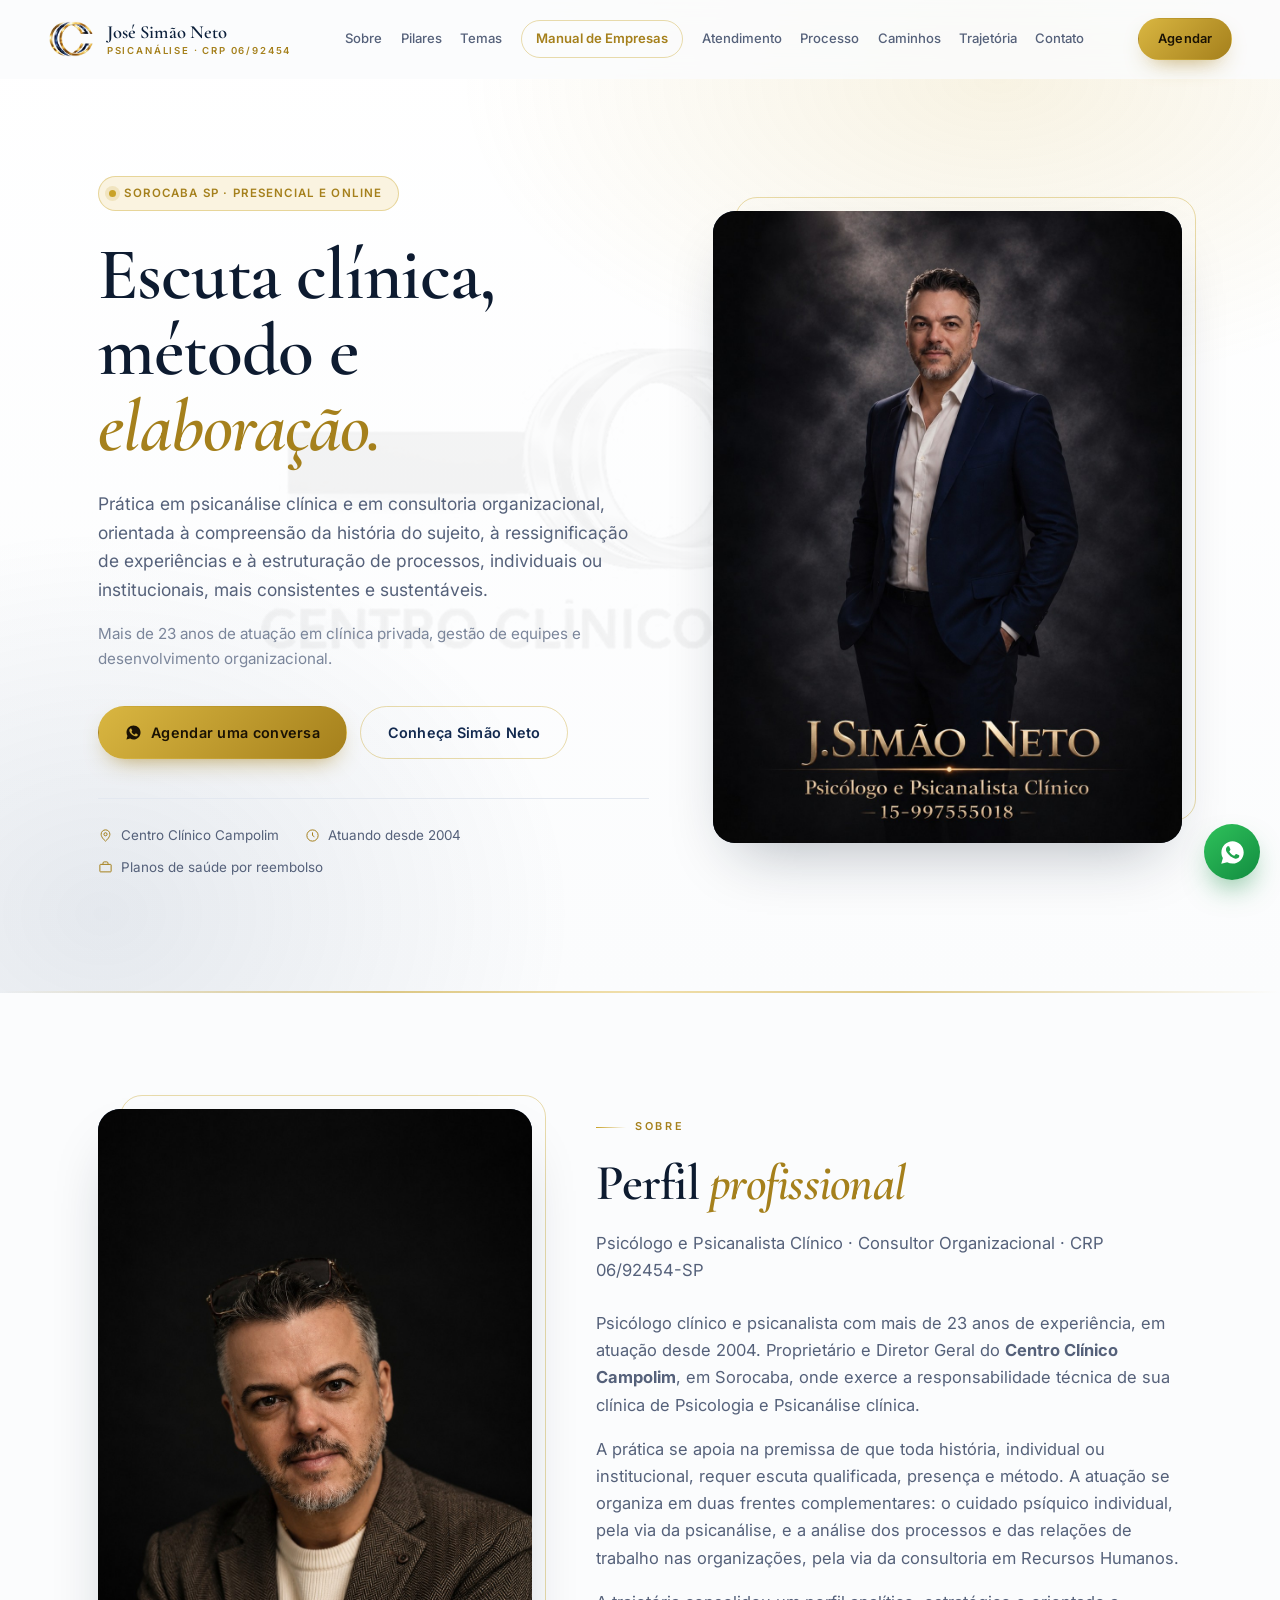
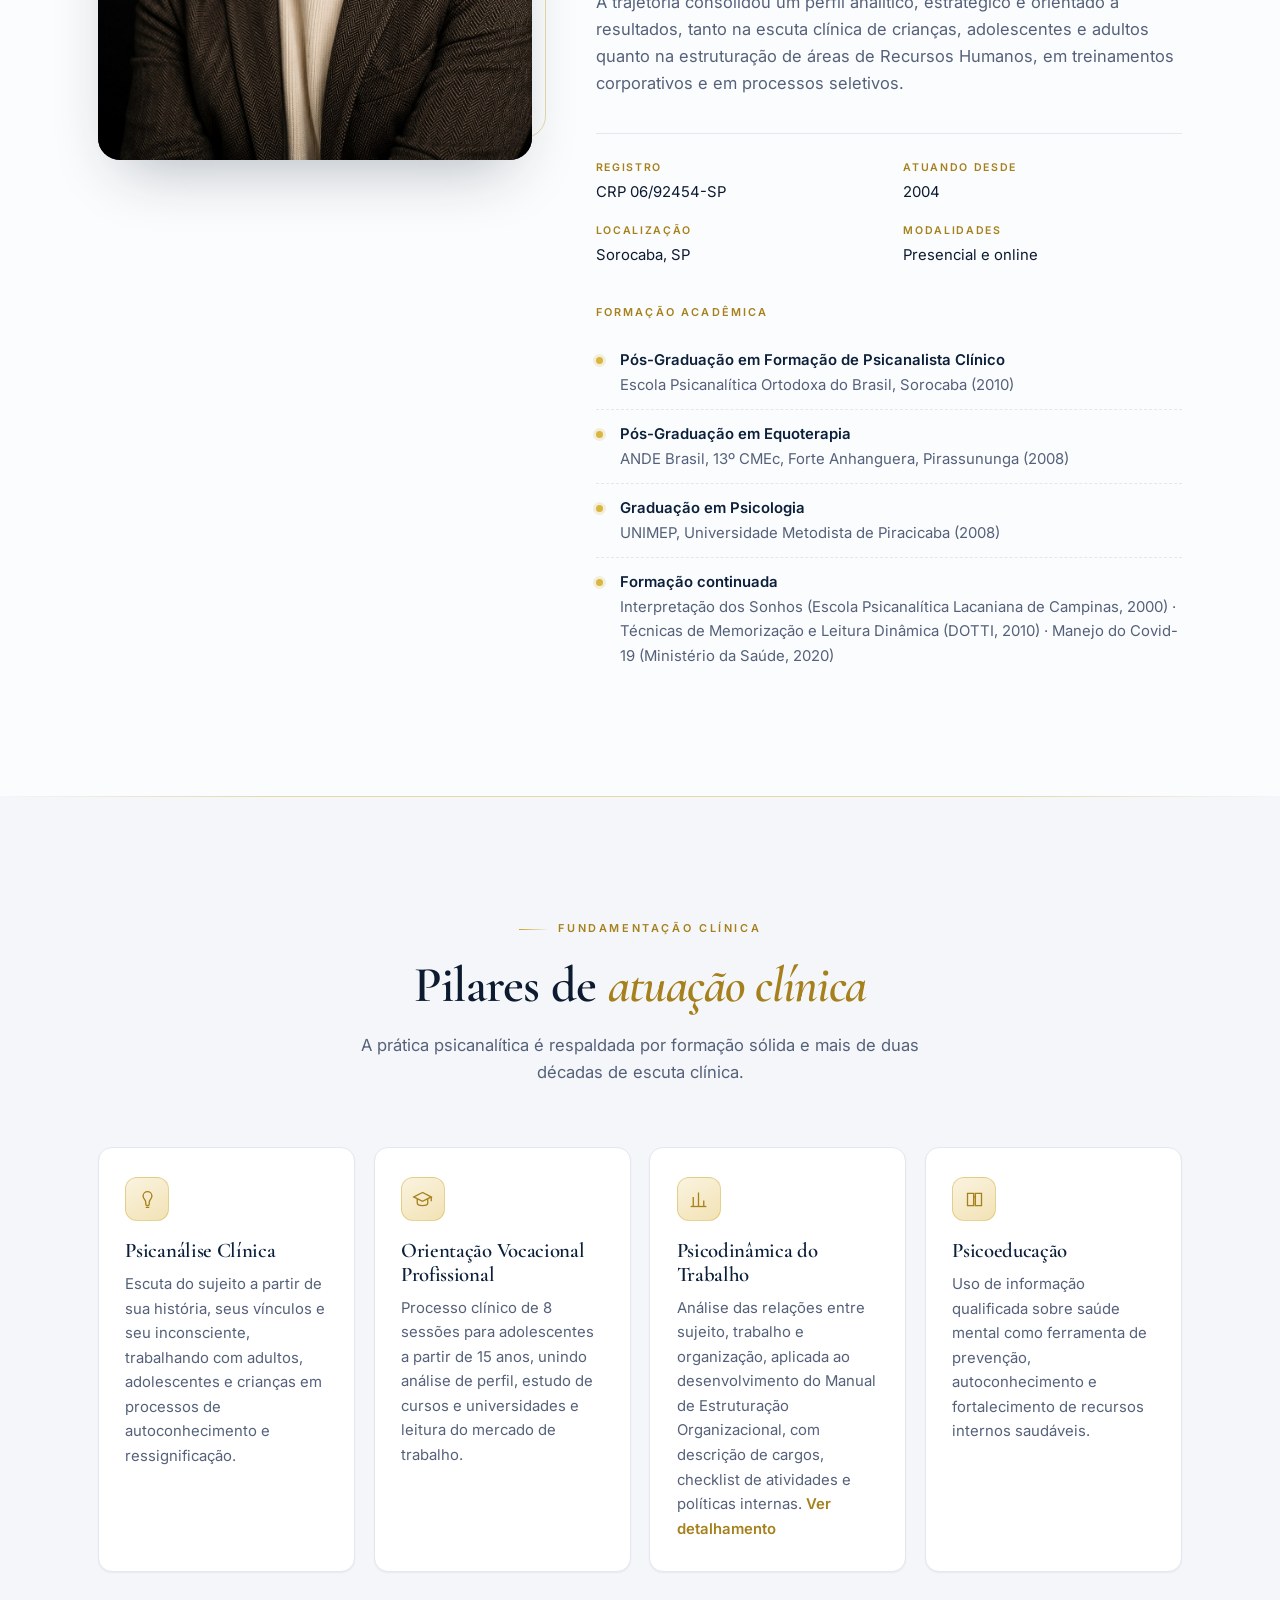
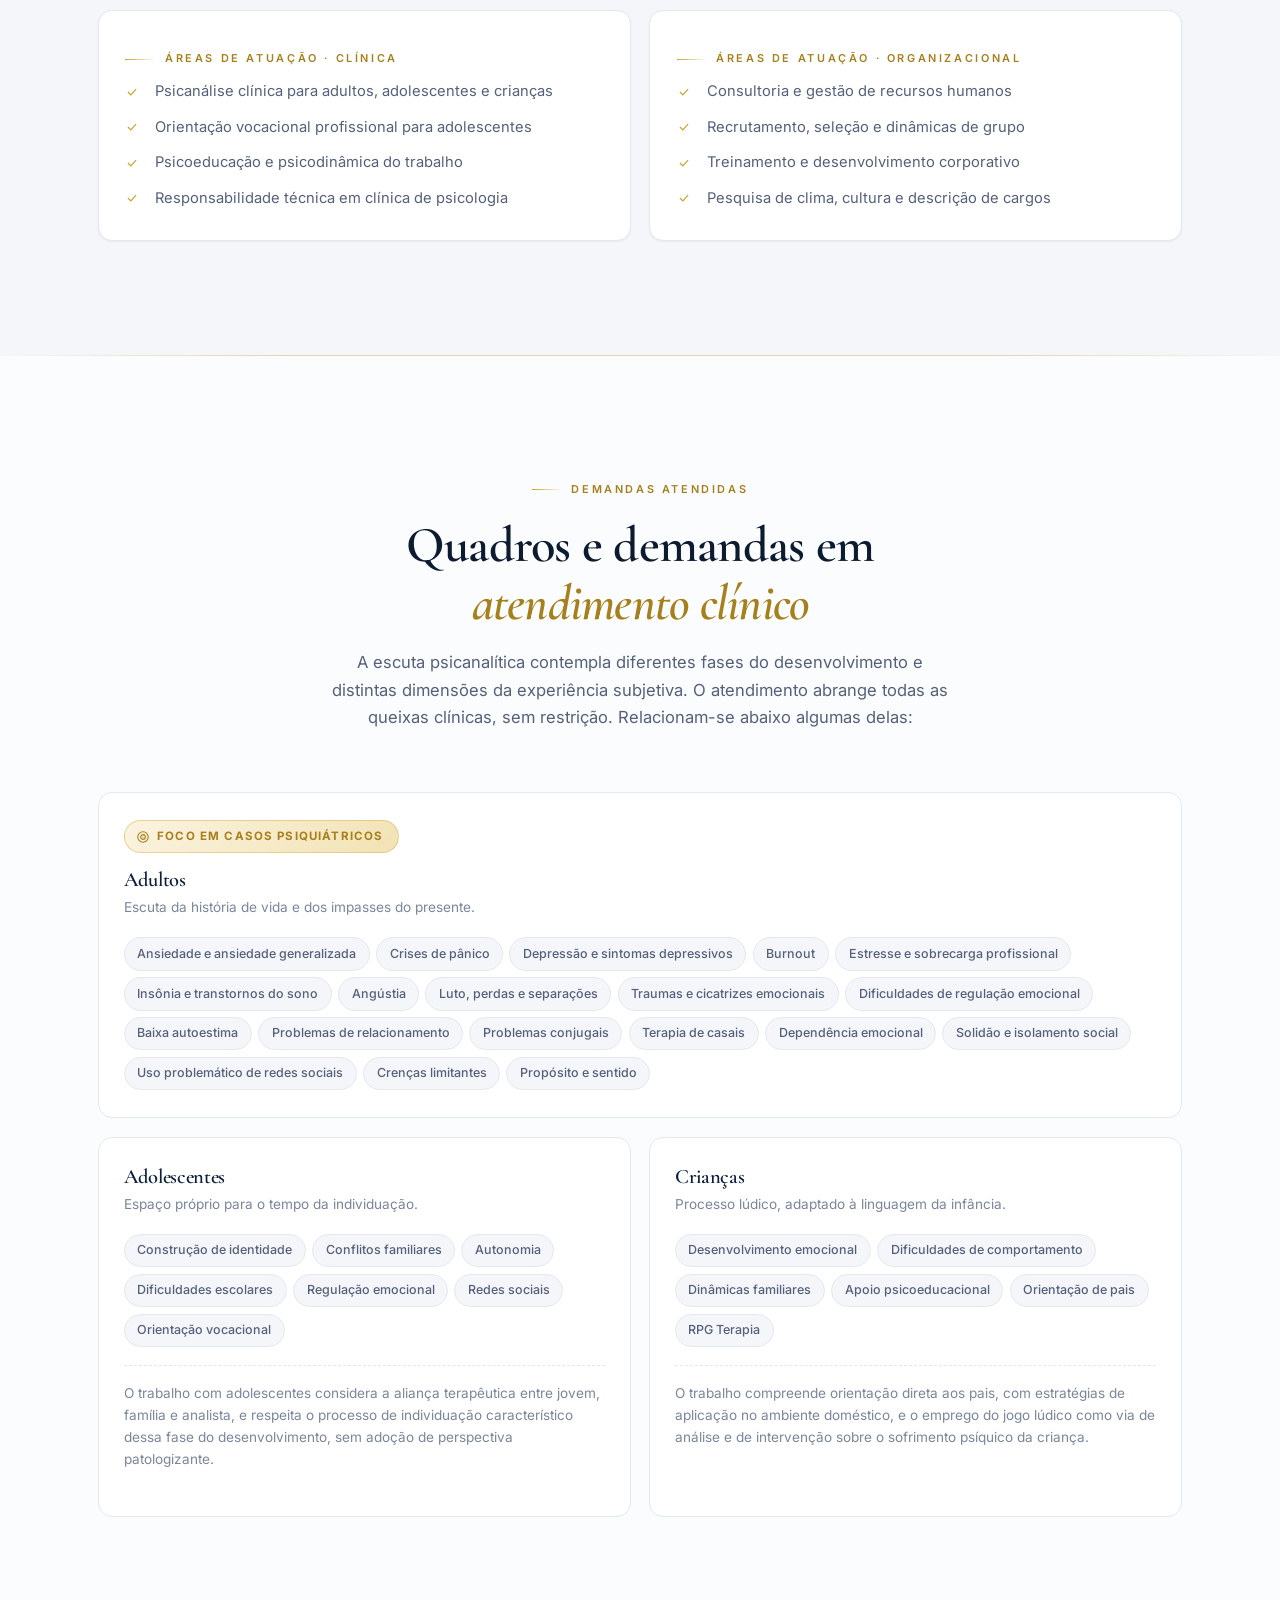
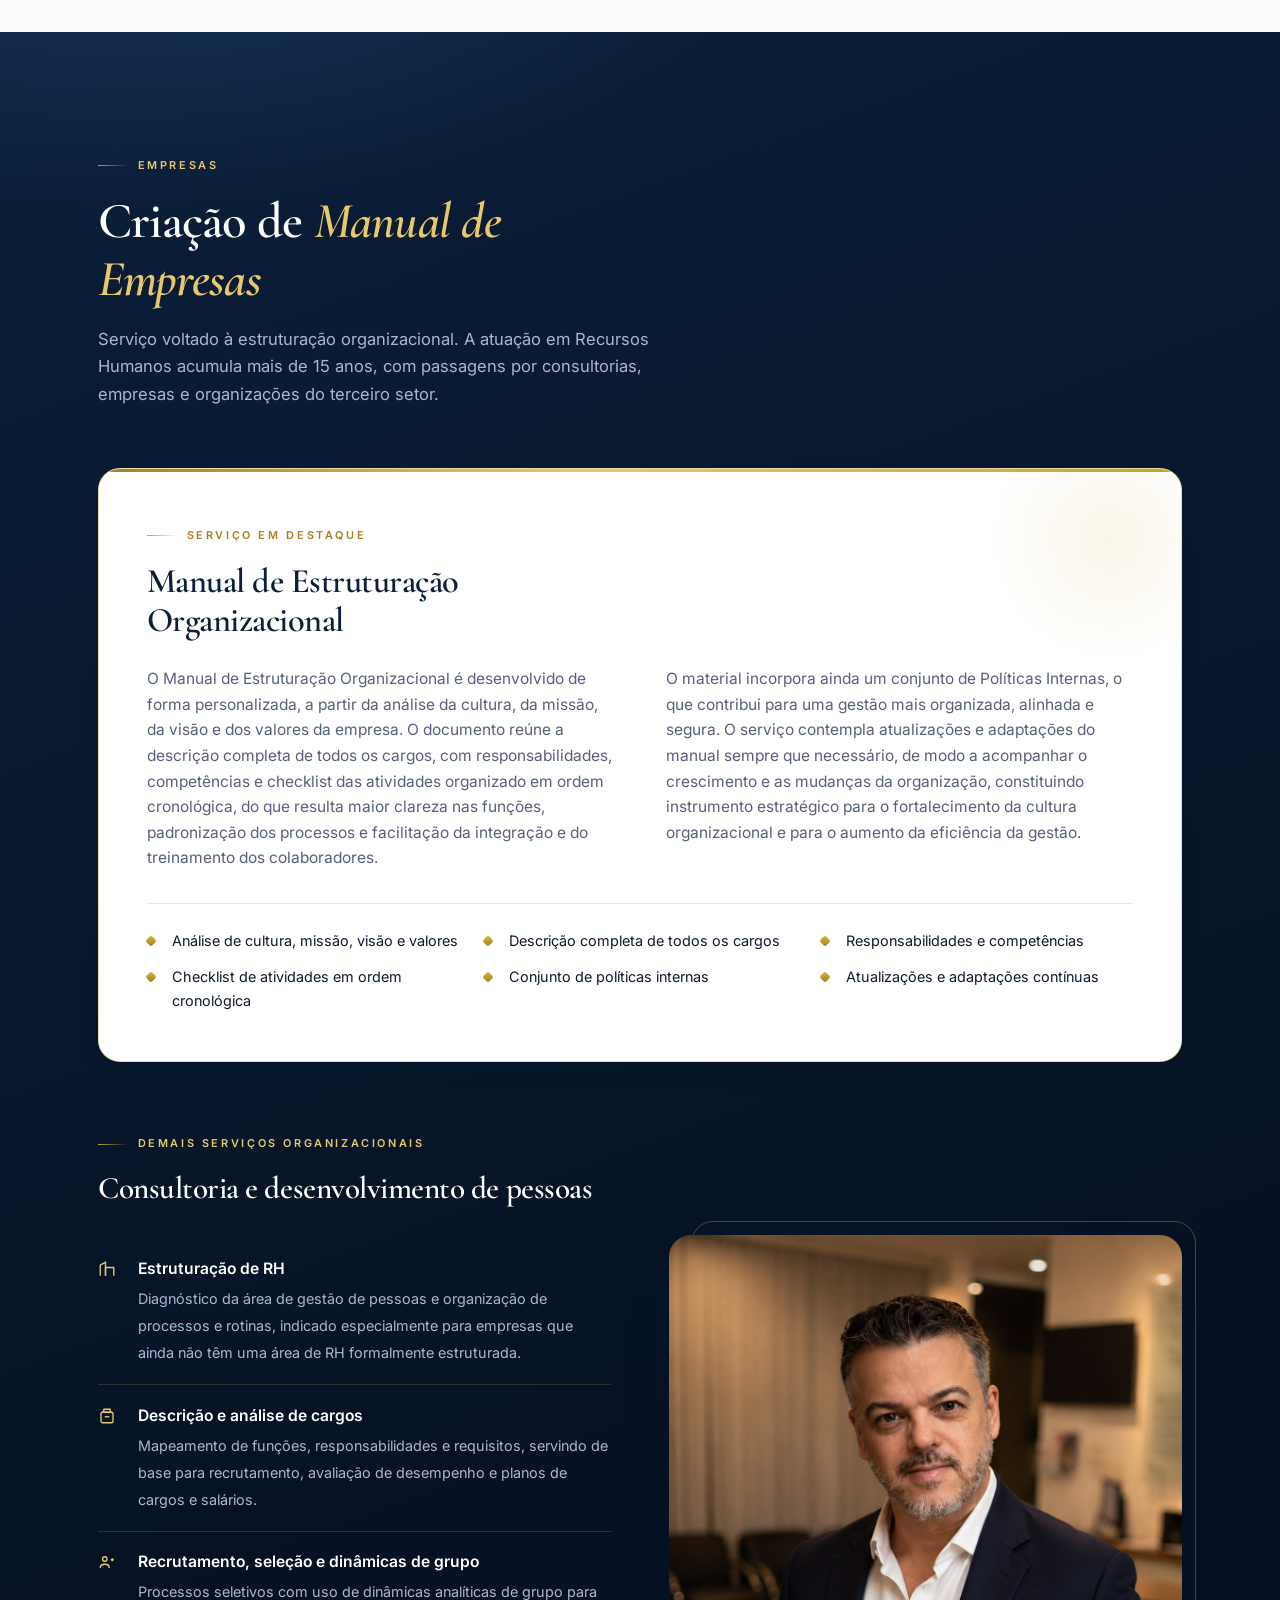
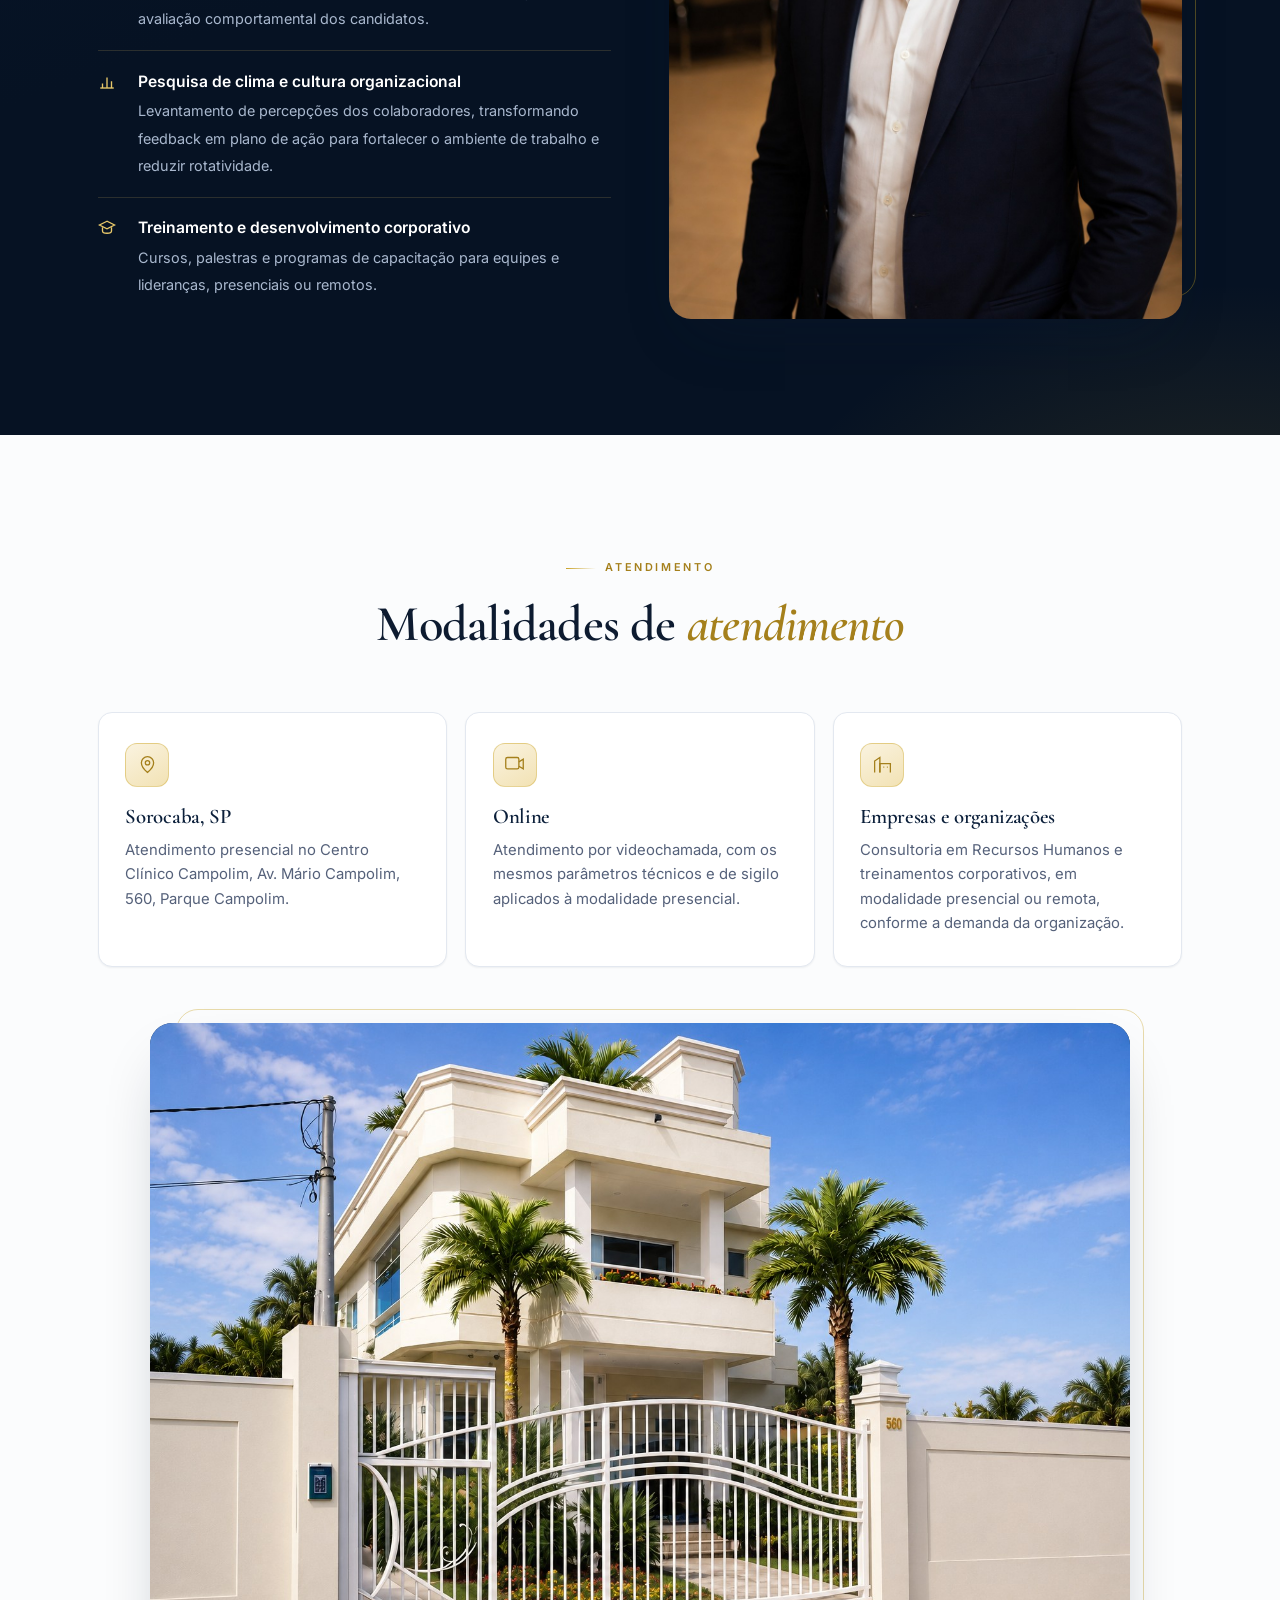
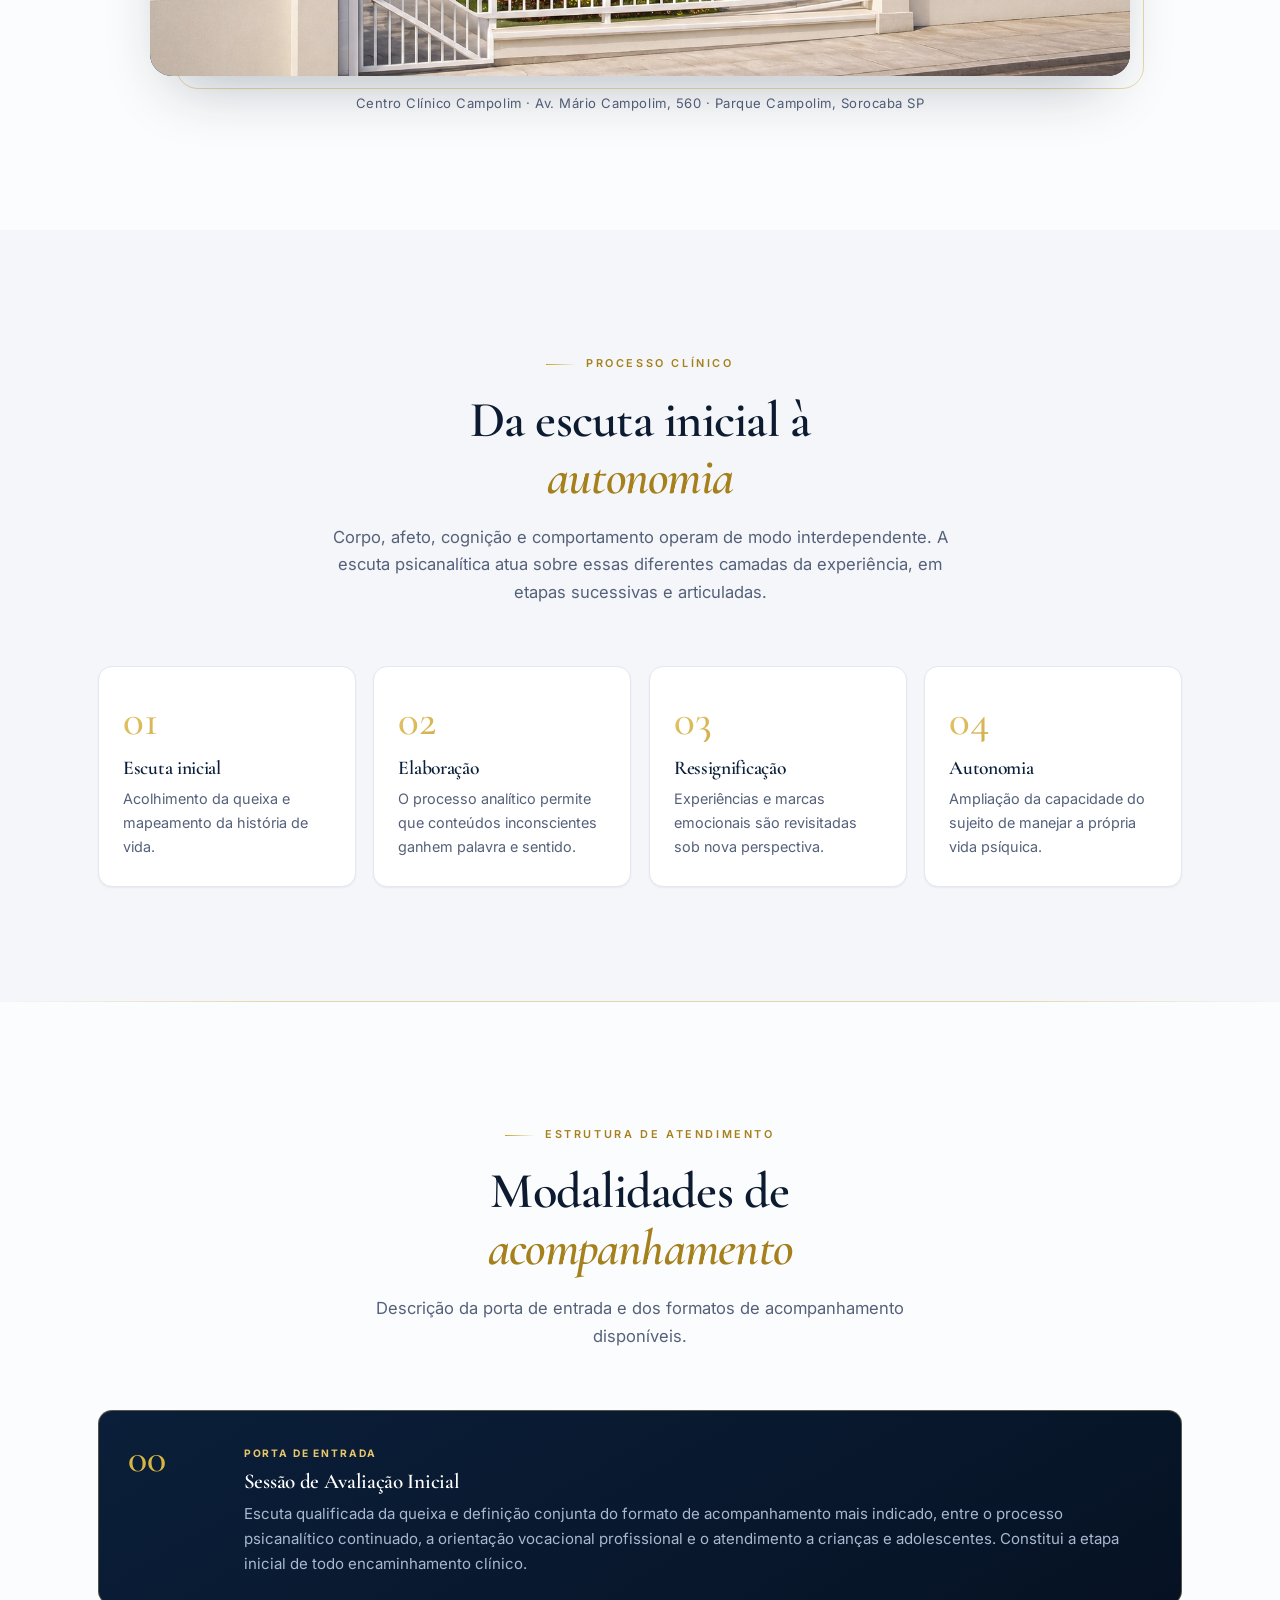
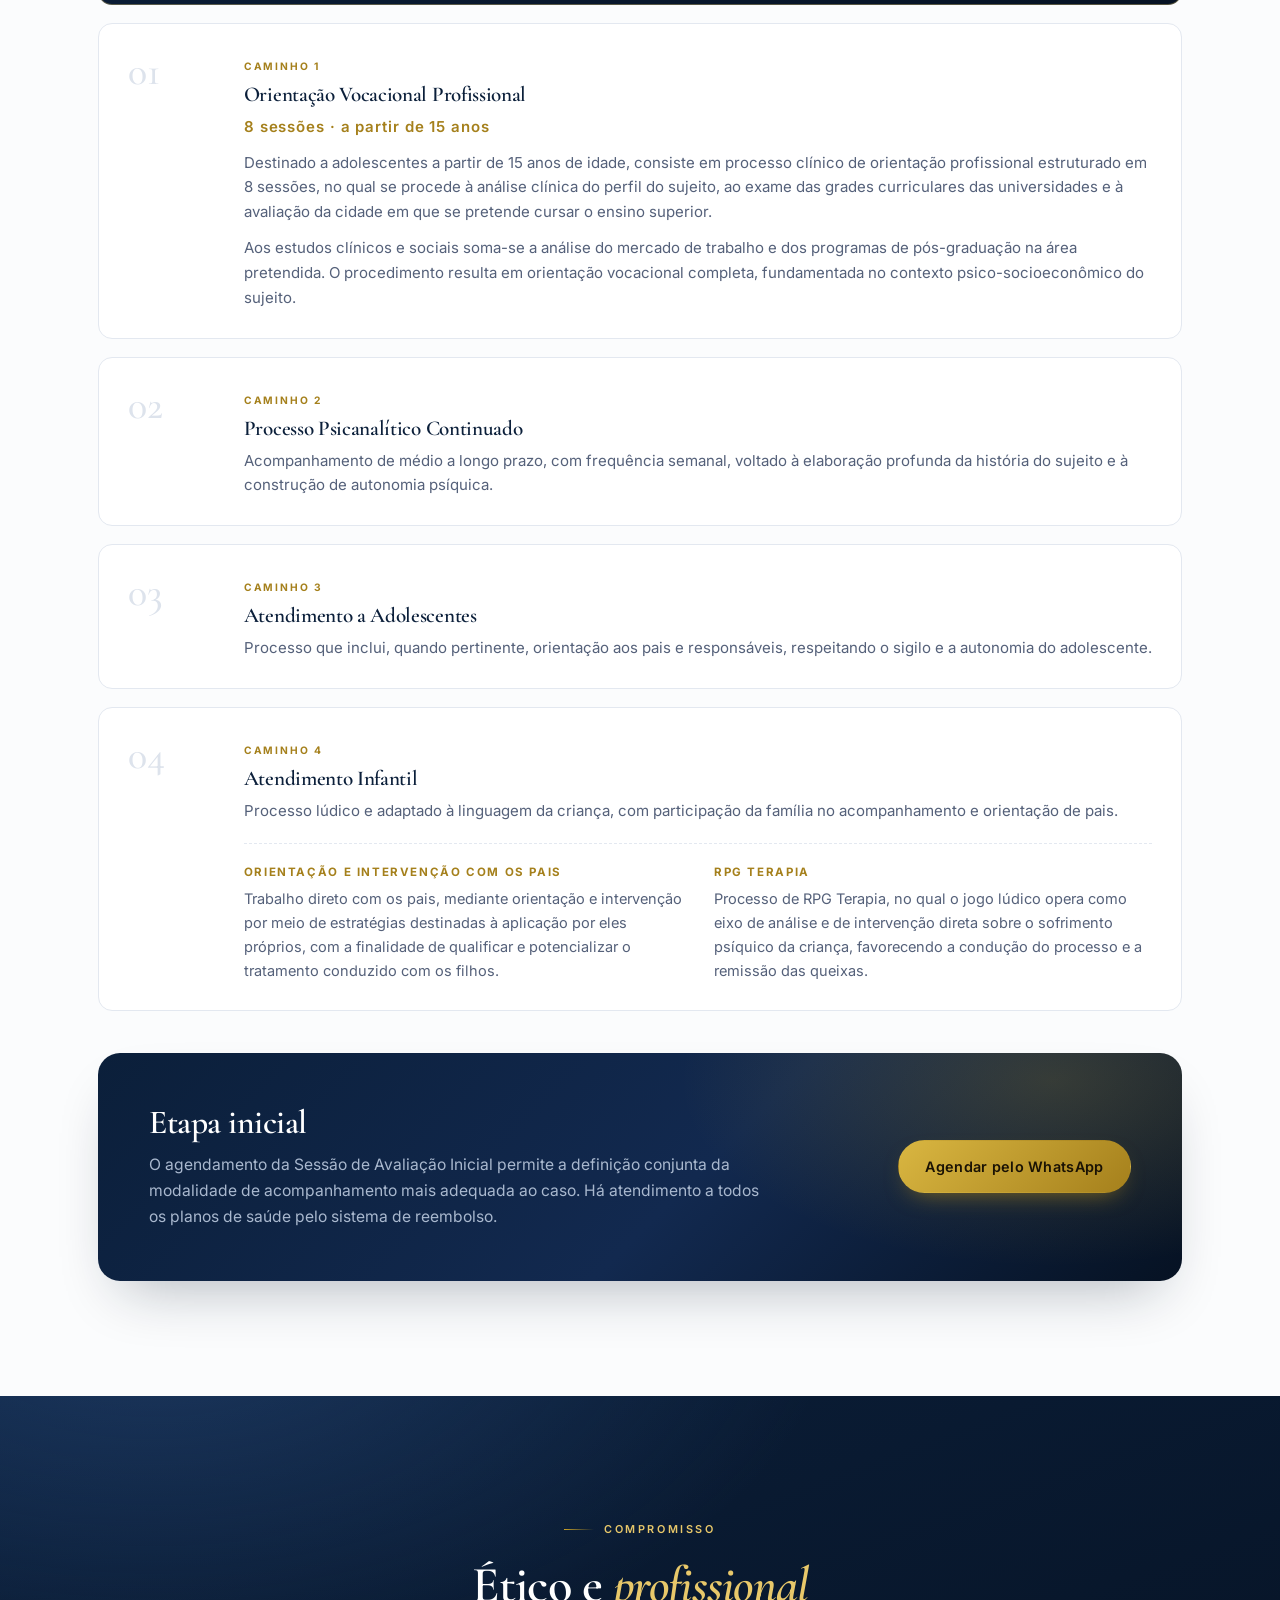
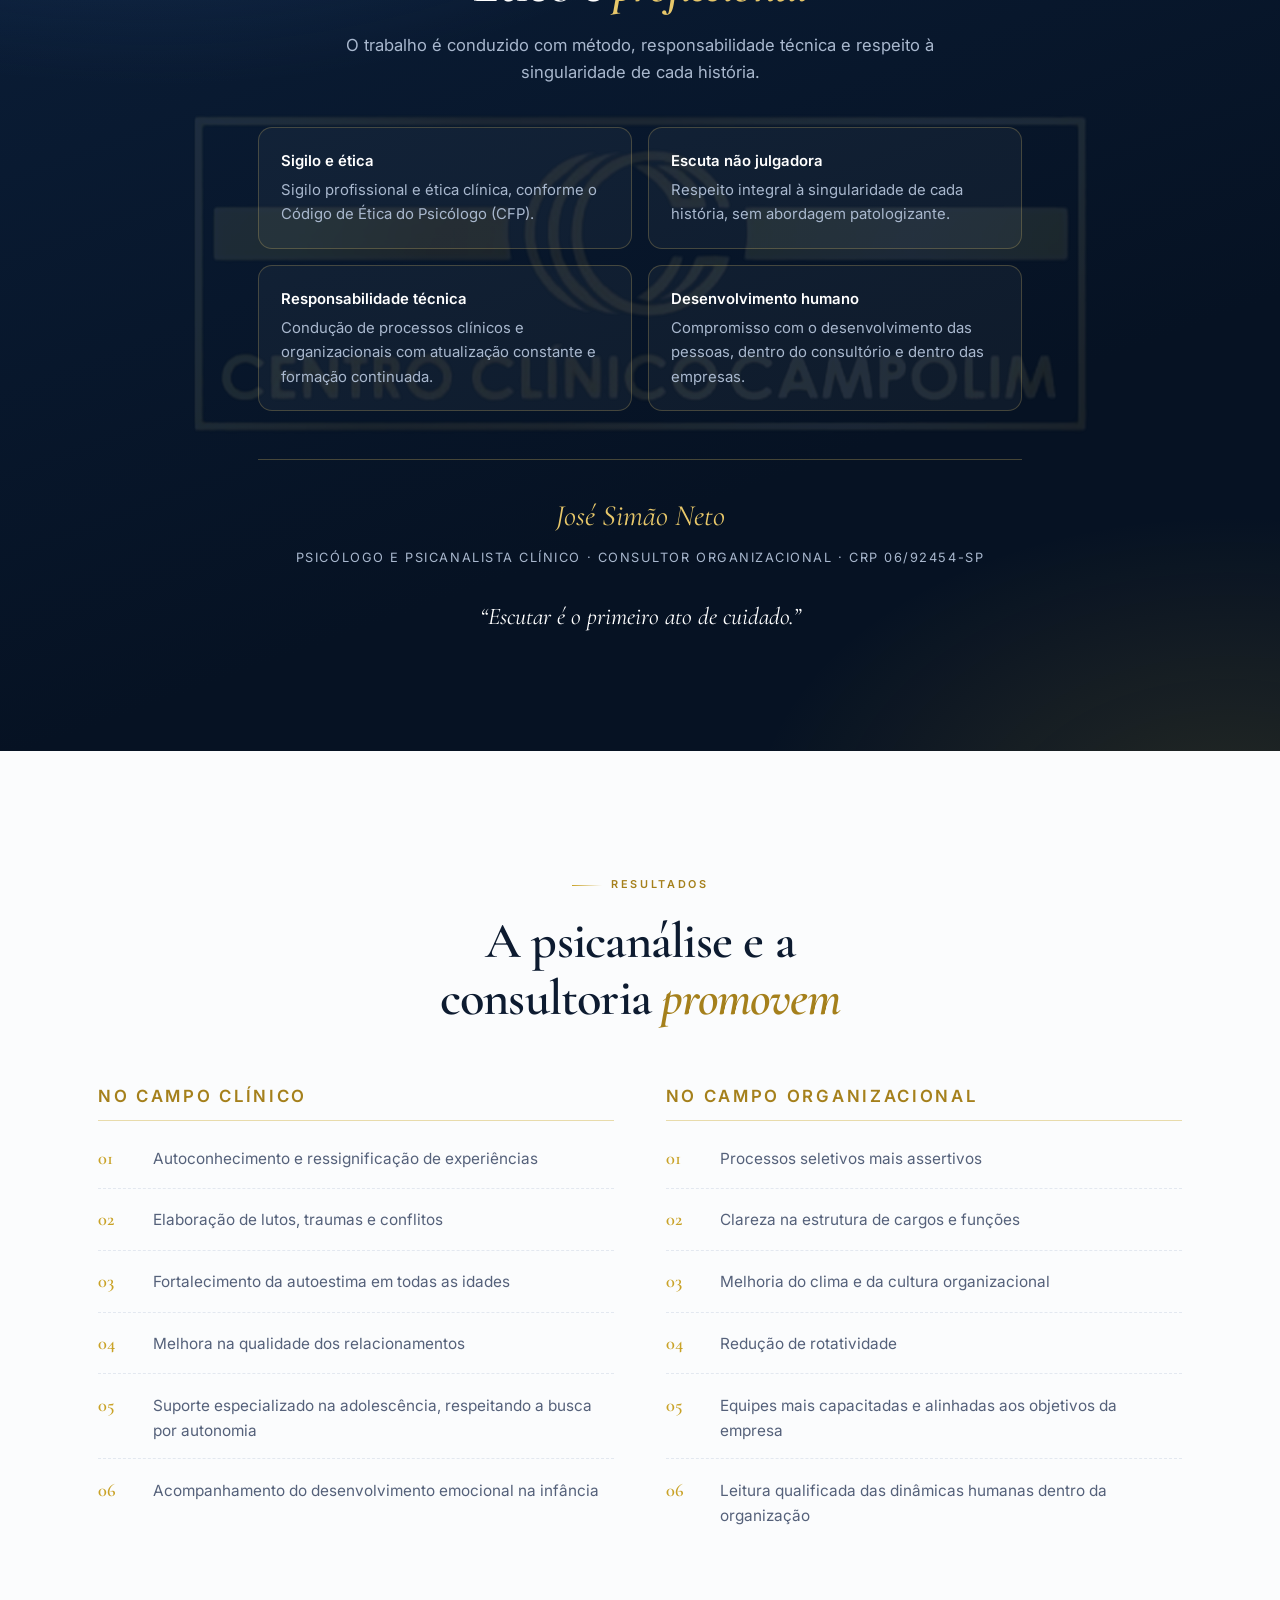
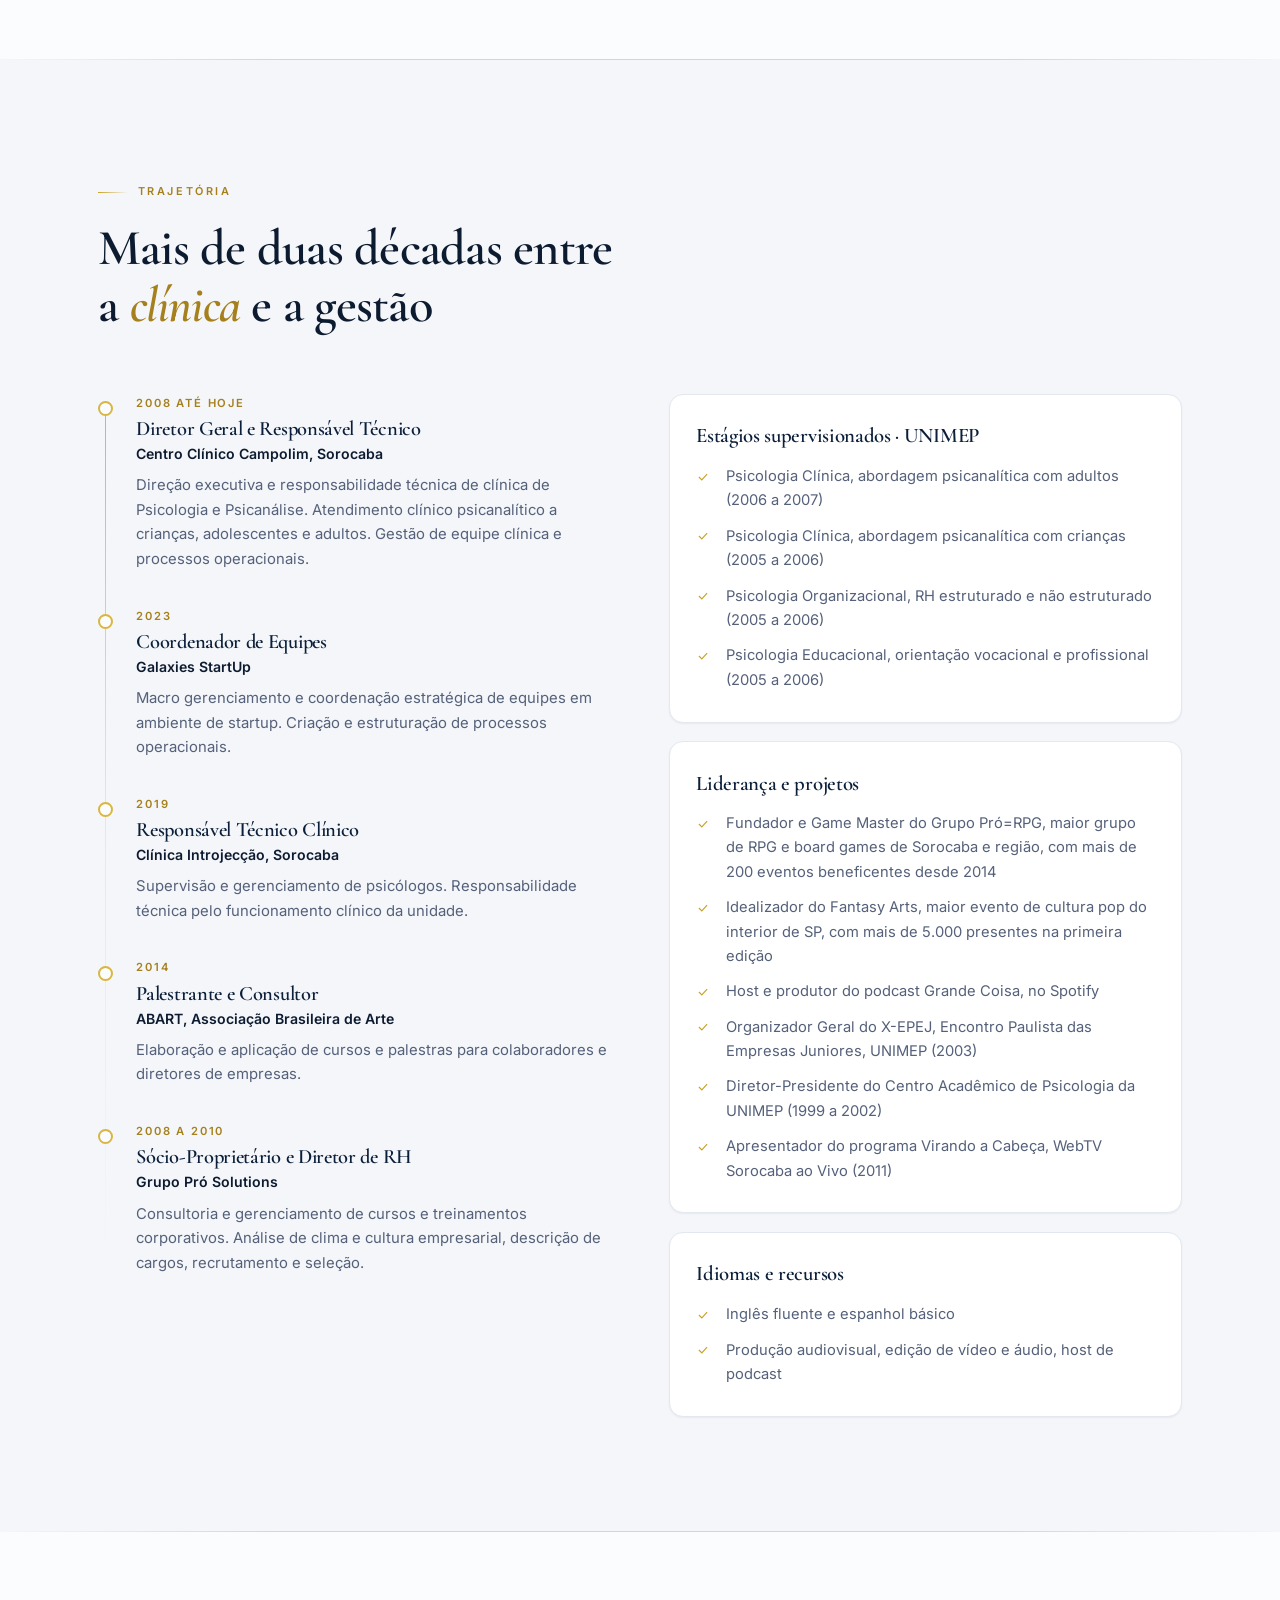
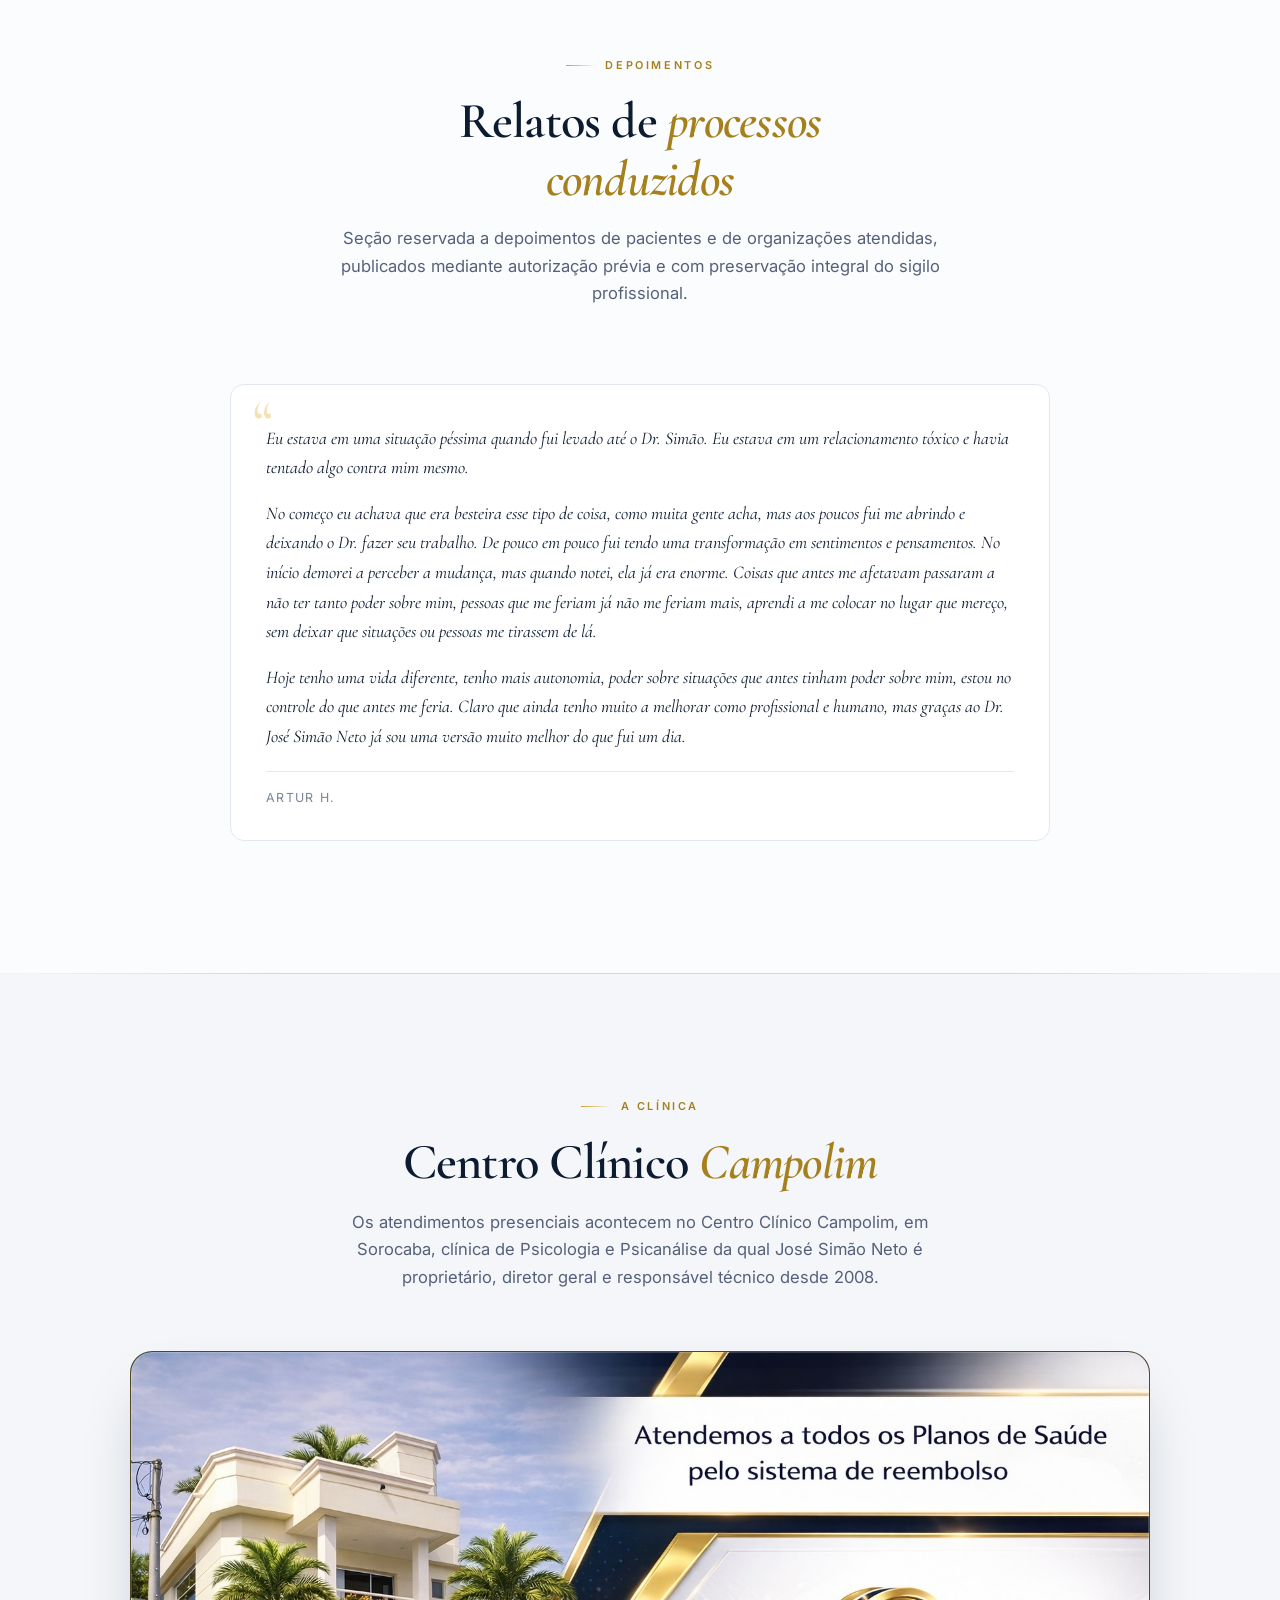
==== index.html @ f6d056a7 "Atualiza texto do depoimento Co-Authored-By: Claude Opus 4.8 <noreply@anthropic.com>" ====
<!DOCTYPE html>
<html lang="pt-BR">
<head>
<meta charset="UTF-8">
<meta name="viewport" content="width=device-width, initial-scale=1">
<title>José Simão Neto | Psicólogo e Psicanalista Clínico em Sorocaba</title>
<meta name="description" content="Prática em psicanálise clínica para adultos, adolescentes e crianças, orientação vocacional profissional e consultoria organizacional em Sorocaba. Mais de 23 anos de atuação. Centro Clínico Campolim. CRP 06/92454-SP.">
<meta name="author" content="José Simão Neto">
<meta name="theme-color" content="#0b1f3a">

<meta property="og:type" content="website">
<meta property="og:locale" content="pt_BR">
<meta property="og:title" content="José Simão Neto | Psicólogo e Psicanalista Clínico">
<meta property="og:description" content="Prática em psicanálise clínica e em consultoria organizacional, em Sorocaba. Atendimento presencial e online.">
<meta property="og:url" content="https://jsimaoneto.github.io/psimaoneto/">
<meta property="og:image" content="https://jsimaoneto.github.io/psimaoneto/imagens/clinica-cartao.jpg">
<meta property="og:image:width" content="1536">
<meta property="og:image:height" content="1024">
<meta name="twitter:card" content="summary_large_image">
<meta name="twitter:title" content="José Simão Neto | Psicólogo e Psicanalista Clínico">
<meta name="twitter:description" content="Prática em psicanálise clínica e em consultoria organizacional, em Sorocaba. Atendimento presencial e online.">
<meta name="twitter:image" content="https://jsimaoneto.github.io/psimaoneto/imagens/clinica-cartao.jpg">
<link rel="canonical" href="https://jsimaoneto.github.io/psimaoneto/">

<link rel="icon" href="imagens/logo.png">
<link rel="apple-touch-icon" href="imagens/logo.png">
<meta name="mobile-web-app-capable" content="yes">
<link rel="preconnect" href="https://fonts.googleapis.com">
<link rel="preconnect" href="https://fonts.gstatic.com" crossorigin>
<link rel="stylesheet" href="https://fonts.googleapis.com/css2?family=Cormorant+Garamond:ital,wght@0,400;0,500;0,600;0,700;1,400;1,600&family=Inter:wght@300;400;500;600;700&display=swap">
<link rel="stylesheet" href="styles.css">

<script type="application/ld+json">
{
  "@context": "https://schema.org",
  "@type": "Psychologist",
  "name": "José Simão Neto",
  "description": "Psicólogo e Psicanalista Clínico, Consultor Organizacional",
  "telephone": "+55-15-99755-5018",
  "email": "jsimaoneto@gmail.com",
  "address": {
    "@type": "PostalAddress",
    "streetAddress": "Av. Mário Campolim, 560, Parque Campolim",
    "addressLocality": "Sorocaba",
    "addressRegion": "SP",
    "postalCode": "18047-600",
    "addressCountry": "BR"
  },
  "worksFor": { "@type": "MedicalClinic", "name": "Centro Clínico Campolim" },
  "areaServed": "Sorocaba e região, atendimento online em todo o mundo"
}
</script>
</head>
<body>

<!-- gradientes compartilhados pelos logos vetoriais de reserva -->
<svg width="0" height="0" style="position:absolute" aria-hidden="true" focusable="false">
  <defs>
    <linearGradient id="ouroC" x1="0.05" y1="0" x2="0.95" y2="1">
      <stop offset="0%"   stop-color="#f7ecc6"/>
      <stop offset="18%"  stop-color="#e0bd54"/>
      <stop offset="40%"  stop-color="#b8901f"/>
      <stop offset="58%"  stop-color="#f2dc95"/>
      <stop offset="78%"  stop-color="#c9a227"/>
      <stop offset="100%" stop-color="#8a6a14"/>
    </linearGradient>

    <linearGradient id="azulC" x1="0.1" y1="0" x2="0.9" y2="1">
      <stop offset="0%"   stop-color="#3f6ba3"/>
      <stop offset="30%"  stop-color="#0d2544"/>
      <stop offset="55%"  stop-color="#254f85"/>
      <stop offset="80%"  stop-color="#0a1c33"/>
      <stop offset="100%" stop-color="#1b3a66"/>
    </linearGradient>

    <linearGradient id="azulClaroC" x1="0.1" y1="0" x2="0.9" y2="1">
      <stop offset="0%"   stop-color="#89a6ca"/>
      <stop offset="35%"  stop-color="#4a6f9f"/>
      <stop offset="60%"  stop-color="#7f9dc4"/>
      <stop offset="100%" stop-color="#3d5f8c"/>
    </linearGradient>
  </defs>
</svg>

<!-- ==================== CABEÇALHO ==================== -->
<header class="site-header" id="topo">
  <div class="wrap site-header__inner">
    <a href="#topo" class="logo" aria-label="José Simão Neto, página inicial">
      <img class="logo__mark" src="imagens/logo.png" alt="Centro Clínico Campolim"
           onerror="this.style.display='none';this.nextElementSibling.style.display='block'">
      <svg class="logo__mark" viewBox="0 0 100 100" style="display:none" aria-hidden="true">
        <path d="M83.44 80.11 A 45 45 0 1 1 83.44 19.89" fill="none" stroke="url(#ouroC)" stroke-width="3.2"/>
        <path d="M76.10 78.98 A 39 39 0 1 1 76.10 21.02" fill="none" stroke="url(#azulC)" stroke-width="6"/>
        <path d="M67.21 74.58 A 30 30 0 1 1 67.21 25.42" fill="none" stroke="url(#ouroC)" stroke-width="10"/>
      </svg>
      <span class="logo__text">
        <span class="logo__name">José Simão Neto</span>
        <span class="logo__role">Psicanálise · CRP 06/92454</span>
      </span>
    </a>

    <nav class="nav" id="nav" aria-label="Navegação principal">
      <a href="#sobre">Sobre</a>
      <a href="#pilares">Pilares</a>
      <a href="#temas">Temas</a>
      <a href="#rh" class="nav__cta">Manual de Empresas</a>
      <a href="#atendimento">Atendimento</a>
      <a href="#processo">Processo</a>
      <a href="#caminhos">Caminhos</a>
      <a href="#trajetoria">Trajetória</a>
      <a href="#contato">Contato</a>
    </nav>

    <div class="header-actions">
      <a class="btn btn--gold btn--sm" href="https://wa.me/5515997555018?text=Ol%C3%A1%2C%20gostaria%20de%20agendar%20uma%20conversa." target="_blank" rel="noopener">Agendar</a>
      <button class="nav-toggle" id="navToggle" aria-label="Abrir menu" aria-expanded="false" aria-controls="nav">
        <svg viewBox="0 0 24 24" fill="none" stroke="currentColor" stroke-width="1.8" stroke-linecap="round"><path d="M4 7h16M4 12h16M4 17h16"/></svg>
      </button>
    </div>
  </div>
</header>

<main>

<!-- ==================== HERO ==================== -->
<section class="hero">
  <div class="wrap hero__grid">
    <div class="hero__text reveal">
      <span class="hero__badge"><span class="dot"></span> Sorocaba SP · Presencial e Online</span>

      <h1>Escuta clínica, método e<em>elaboração.</em></h1>

      <p class="hero__lead">
        Prática em psicanálise clínica e em consultoria organizacional, orientada à compreensão da história
        do sujeito, à ressignificação de experiências e à estruturação de processos, individuais ou
        institucionais, mais consistentes e sustentáveis.
      </p>
      <p class="hero__note">
        Mais de 23 anos de atuação em clínica privada, gestão de equipes e desenvolvimento organizacional.
      </p>

      <div class="hero__cta">
        <a class="btn btn--gold" href="https://wa.me/5515997555018?text=Ol%C3%A1%2C%20gostaria%20de%20agendar%20uma%20conversa." target="_blank" rel="noopener">
          <svg viewBox="0 0 24 24" fill="currentColor" width="17" height="17" aria-hidden="true"><path d="M12.04 2C6.58 2 2.13 6.45 2.13 11.91c0 1.75.46 3.45 1.32 4.95L2 22l5.25-1.38a9.9 9.9 0 0 0 4.79 1.22h.01c5.46 0 9.91-4.45 9.91-9.91C21.96 6.45 17.5 2 12.04 2Zm5.8 14.06c-.24.68-1.42 1.31-1.96 1.36-.5.05-1.14.07-1.83-.11-.42-.11-.97-.29-1.67-.59-2.94-1.27-4.86-4.23-5.01-4.43-.15-.2-1.2-1.59-1.2-3.03 0-1.44.76-2.15 1.03-2.44.27-.29.59-.37.78-.37h.56c.18 0 .42-.07.66.5.24.59.83 2.03.9 2.18.07.15.12.32.02.51-.1.2-.15.32-.29.49-.15.17-.31.38-.44.51-.15.15-.3.31-.13.6.17.29.76 1.25 1.63 2.03 1.12 1 2.06 1.31 2.35 1.46.29.15.46.12.63-.07.17-.2.73-.85.92-1.14.2-.29.39-.24.66-.15.27.1 1.71.81 2 .95.29.15.49.22.56.34.07.12.07.71-.17 1.39Z"/></svg>
          Agendar uma conversa
        </a>
        <a class="btn btn--outline" href="#sobre">Conheça Simão Neto</a>
      </div>

      <div class="hero__meta">
        <div>
          <svg viewBox="0 0 24 24" fill="none" stroke="currentColor" stroke-width="1.6"><path d="M12 21s7-5.6 7-11a7 7 0 1 0-14 0c0 5.4 7 11 7 11Z"/><circle cx="12" cy="10" r="2.5"/></svg>
          Centro Clínico Campolim
        </div>
        <div>
          <svg viewBox="0 0 24 24" fill="none" stroke="currentColor" stroke-width="1.6"><circle cx="12" cy="12" r="9"/><path d="M12 7v5l3 2"/></svg>
          Atuando desde 2004
        </div>
        <div>
          <svg viewBox="0 0 24 24" fill="none" stroke="currentColor" stroke-width="1.6"><path d="M20 7H4a1 1 0 0 0-1 1v10a1 1 0 0 0 1 1h16a1 1 0 0 0 1-1V8a1 1 0 0 0-1-1Z"/><path d="M8 7V5a2 2 0 0 1 2-2h4a2 2 0 0 1 2 2v2"/></svg>
          Planos de saúde por reembolso
        </div>
      </div>
    </div>

    <div class="frame reveal">
      <div class="frame__inner">
        <img src="imagens/hero.jpg" alt="Retrato de José Simão Neto, psicólogo e psicanalista clínico, CRP 06/92454-SP" loading="eager" onerror="this.style.display='none';this.nextElementSibling.style.display='flex'">
        <div class="ph" style="display:none">
          <svg viewBox="0 0 24 24" fill="none" stroke="currentColor" stroke-width="1.4"><rect x="3" y="5" width="18" height="14" rx="2"/><circle cx="9" cy="10" r="2"/><path d="m3 17 5-4 4 3 3-2 6 5"/></svg>
          <b>Foto 1 · Hero</b>
          <small>Salve o retrato como <code>imagens/hero.jpg</code></small>
        </div>
      </div>
    </div>
  </div>
</section>

<!-- ==================== SOBRE ==================== -->
<section class="section" id="sobre">
  <div class="wrap about__grid">
    <div class="frame reveal">
      <div class="frame__inner" style="aspect-ratio:1023/1537">
        <img src="imagens/sobre.jpg" alt="Retrato de José Simão Neto, psicólogo e psicanalista clínico" loading="lazy" onerror="this.style.display='none';this.nextElementSibling.style.display='flex'">
        <div class="ph" style="display:none">
          <svg viewBox="0 0 24 24" fill="none" stroke="currentColor" stroke-width="1.4"><circle cx="12" cy="8" r="4"/><path d="M4 21c0-4 3.6-6.5 8-6.5s8 2.5 8 6.5"/></svg>
          <b>Foto 2 · Sobre</b>
          <small>Salve o retrato como <code>imagens/sobre.jpg</code></small>
        </div>
      </div>
    </div>

    <div class="about__text reveal">
      <span class="eyebrow">Sobre</span>
      <h2 class="section-title">Perfil <em>profissional</em></h2>

      <p class="section-lead">
        Psicólogo e Psicanalista Clínico · Consultor Organizacional · CRP 06/92454-SP
      </p>

      <p style="margin-top:1.6rem">
        Psicólogo clínico e psicanalista com mais de 23 anos de experiência, em atuação desde 2004.
        Proprietário e Diretor Geral do <strong>Centro Clínico Campolim</strong>, em Sorocaba, onde exerce a
        responsabilidade técnica de sua clínica de Psicologia e Psicanálise clínica.
      </p>
      <p>
        A prática se apoia na premissa de que toda história, individual ou institucional, requer escuta
        qualificada, presença e método. A atuação se organiza em duas frentes complementares: o cuidado
        psíquico individual, pela via da psicanálise, e a análise dos processos e das relações de trabalho
        nas organizações, pela via da consultoria em Recursos Humanos.
      </p>
      <p>
        A trajetória consolidou um perfil analítico, estratégico e orientado a resultados, tanto na escuta
        clínica de crianças, adolescentes e adultos quanto na estruturação de áreas de Recursos Humanos,
        em treinamentos corporativos e em processos seletivos.
      </p>

      <dl class="datalist">
        <div><dt>Registro</dt><dd>CRP 06/92454-SP</dd></div>
        <div><dt>Atuando desde</dt><dd>2004</dd></div>
        <div><dt>Localização</dt><dd>Sorocaba, SP</dd></div>
        <div><dt>Modalidades</dt><dd>Presencial e online</dd></div>
      </dl>

      <div class="edu" id="formacao">
        <h4>Formação acadêmica</h4>
        <ul>
          <li><strong>Pós-Graduação em Formação de Psicanalista Clínico</strong><br>Escola Psicanalítica Ortodoxa do Brasil, Sorocaba (2010)</li>
          <li><strong>Pós-Graduação em Equoterapia</strong><br>ANDE Brasil, 13º CMEc, Forte Anhanguera, Pirassununga (2008)</li>
          <li><strong>Graduação em Psicologia</strong><br>UNIMEP, Universidade Metodista de Piracicaba (2008)</li>
          <li><strong>Formação continuada</strong><br>Interpretação dos Sonhos (Escola Psicanalítica Lacaniana de Campinas, 2000) · Técnicas de Memorização e Leitura Dinâmica (DOTTI, 2010) · Manejo do Covid-19 (Ministério da Saúde, 2020)</li>
        </ul>
      </div>
    </div>
  </div>
</section>

<!-- ==================== PILARES ==================== -->
<section class="section section--alt" id="pilares">
  <div class="wrap">
    <div class="section-head section-head--center reveal">
      <span class="eyebrow">Fundamentação clínica</span>
      <h2 class="section-title">Pilares de <em>atuação clínica</em></h2>
      <p class="section-lead">
        A prática psicanalítica é respaldada por formação sólida e mais de duas décadas de escuta clínica.
      </p>
    </div>

    <div class="grid grid-4">
      <article class="card reveal">
        <div class="card__icon"><svg viewBox="0 0 24 24" fill="none" stroke="currentColor" stroke-width="1.5"><path d="M12 3a5 5 0 0 0-5 5c0 1.5.6 2.6 1.4 3.6.9 1.1 1.6 2 1.6 3.4v2a2 2 0 0 0 4 0v-2c0-1.4.7-2.3 1.6-3.4C16.4 10.6 17 9.5 17 8a5 5 0 0 0-5-5Z"/><path d="M10 21h4"/></svg></div>
        <h3>Psicanálise Clínica</h3>
        <p>Escuta do sujeito a partir de sua história, seus vínculos e seu inconsciente, trabalhando com adultos, adolescentes e crianças em processos de autoconhecimento e ressignificação.</p>
      </article>

      <article class="card reveal">
        <div class="card__icon"><svg viewBox="0 0 24 24" fill="none" stroke="currentColor" stroke-width="1.5"><path d="M12 4 2 9l10 5 10-5-10-5Z"/><path d="M6 11.5V16c0 1.7 2.7 3 6 3s6-1.3 6-3v-4.5"/><path d="M22 9v5"/></svg></div>
        <h3>Orientação Vocacional Profissional</h3>
        <p>Processo clínico de 8 sessões para adolescentes a partir de 15 anos, unindo análise de perfil, estudo de cursos e universidades e leitura do mercado de trabalho.</p>
      </article>

      <article class="card reveal">
        <div class="card__icon"><svg viewBox="0 0 24 24" fill="none" stroke="currentColor" stroke-width="1.5"><path d="M3 20h18"/><path d="M6 20V9m6 11V4m6 16v-7"/></svg></div>
        <h3>Psicodinâmica do Trabalho</h3>
        <p>Análise das relações entre sujeito, trabalho e organização, aplicada ao desenvolvimento do Manual de Estruturação Organizacional, com descrição de cargos, checklist de atividades e políticas internas. <a href="#rh" style="color:var(--gold-700);font-weight:600">Ver detalhamento</a></p>
      </article>

      <article class="card reveal">
        <div class="card__icon"><svg viewBox="0 0 24 24" fill="none" stroke="currentColor" stroke-width="1.5"><path d="M4 5h7v14H4zM13 5h7v14h-7z"/><path d="M11 9h2"/></svg></div>
        <h3>Psicoeducação</h3>
        <p>Uso de informação qualificada sobre saúde mental como ferramenta de prevenção, autoconhecimento e fortalecimento de recursos internos saudáveis.</p>
      </article>
    </div>

    <div class="grid grid-2 reveal" style="margin-top:2.4rem">
      <article class="card">
        <span class="eyebrow" style="margin-bottom:.7rem">Áreas de atuação · Clínica</span>
        <ul class="mini-list">
          <li><svg viewBox="0 0 24 24" fill="none" stroke="currentColor" stroke-width="2"><path d="m5 12 5 5L19 7"/></svg><span>Psicanálise clínica para adultos, adolescentes e crianças</span></li>
          <li><svg viewBox="0 0 24 24" fill="none" stroke="currentColor" stroke-width="2"><path d="m5 12 5 5L19 7"/></svg><span>Orientação vocacional profissional para adolescentes</span></li>
          <li><svg viewBox="0 0 24 24" fill="none" stroke="currentColor" stroke-width="2"><path d="m5 12 5 5L19 7"/></svg><span>Psicoeducação e psicodinâmica do trabalho</span></li>
          <li><svg viewBox="0 0 24 24" fill="none" stroke="currentColor" stroke-width="2"><path d="m5 12 5 5L19 7"/></svg><span>Responsabilidade técnica em clínica de psicologia</span></li>
        </ul>
      </article>

      <article class="card">
        <span class="eyebrow" style="margin-bottom:.7rem">Áreas de atuação · Organizacional</span>
        <ul class="mini-list">
          <li><svg viewBox="0 0 24 24" fill="none" stroke="currentColor" stroke-width="2"><path d="m5 12 5 5L19 7"/></svg><span>Consultoria e gestão de recursos humanos</span></li>
          <li><svg viewBox="0 0 24 24" fill="none" stroke="currentColor" stroke-width="2"><path d="m5 12 5 5L19 7"/></svg><span>Recrutamento, seleção e dinâmicas de grupo</span></li>
          <li><svg viewBox="0 0 24 24" fill="none" stroke="currentColor" stroke-width="2"><path d="m5 12 5 5L19 7"/></svg><span>Treinamento e desenvolvimento corporativo</span></li>
          <li><svg viewBox="0 0 24 24" fill="none" stroke="currentColor" stroke-width="2"><path d="m5 12 5 5L19 7"/></svg><span>Pesquisa de clima, cultura e descrição de cargos</span></li>
        </ul>
      </article>
    </div>
  </div>
</section>

<!-- ==================== TEMAS ==================== -->
<section class="section" id="temas">
  <div class="wrap">
    <div class="section-head section-head--center reveal">
      <span class="eyebrow">Demandas atendidas</span>
      <h2 class="section-title">Quadros e demandas em <em>atendimento clínico</em></h2>
      <p class="section-lead">
        A escuta psicanalítica contempla diferentes fases do desenvolvimento e distintas dimensões
        da experiência subjetiva. O atendimento abrange todas as queixas clínicas, sem restrição.
        Relacionam-se abaixo algumas delas:
      </p>
    </div>

    <div class="themes">
      <article class="theme-card theme-card--wide reveal">
        <span class="theme-card__focus">
          <svg viewBox="0 0 24 24" fill="none" stroke="currentColor" stroke-width="1.9" aria-hidden="true"><circle cx="12" cy="12" r="9"/><circle cx="12" cy="12" r="4"/><circle cx="12" cy="12" r="1" fill="currentColor" stroke="none"/></svg>
          Foco em casos psiquiátricos
        </span>
        <h3>Adultos</h3>
        <p>Escuta da história de vida e dos impasses do presente.</p>
        <div class="chips">
          <span class="chip">Ansiedade e ansiedade generalizada</span>
          <span class="chip">Crises de pânico</span>
          <span class="chip">Depressão e sintomas depressivos</span>
          <span class="chip">Burnout</span>
          <span class="chip">Estresse e sobrecarga profissional</span>
          <span class="chip">Insônia e transtornos do sono</span>
          <span class="chip">Angústia</span>
          <span class="chip">Luto, perdas e separações</span>
          <span class="chip">Traumas e cicatrizes emocionais</span>
          <span class="chip">Dificuldades de regulação emocional</span>
          <span class="chip">Baixa autoestima</span>
          <span class="chip">Problemas de relacionamento</span>
          <span class="chip">Problemas conjugais</span>
          <span class="chip">Terapia de casais</span>
          <span class="chip">Dependência emocional</span>
          <span class="chip">Solidão e isolamento social</span>
          <span class="chip">Uso problemático de redes sociais</span>
          <span class="chip">Crenças limitantes</span>
          <span class="chip">Propósito e sentido</span>
        </div>
      </article>

      <article class="theme-card reveal">
        <h3>Adolescentes</h3>
        <p>Espaço próprio para o tempo da individuação.</p>
        <div class="chips">
          <span class="chip">Construção de identidade</span><span class="chip">Conflitos familiares</span>
          <span class="chip">Autonomia</span><span class="chip">Dificuldades escolares</span>
          <span class="chip">Regulação emocional</span><span class="chip">Redes sociais</span>
          <span class="chip">Orientação vocacional</span>
        </div>
        <p class="theme-card__note">
          O trabalho com adolescentes considera a aliança terapêutica entre jovem, família e analista,
          e respeita o processo de individuação característico dessa fase do desenvolvimento,
          sem adoção de perspectiva patologizante.
        </p>
      </article>

      <article class="theme-card reveal">
        <h3>Crianças</h3>
        <p>Processo lúdico, adaptado à linguagem da infância.</p>
        <div class="chips">
          <span class="chip">Desenvolvimento emocional</span><span class="chip">Dificuldades de comportamento</span>
          <span class="chip">Dinâmicas familiares</span><span class="chip">Apoio psicoeducacional</span>
          <span class="chip">Orientação de pais</span><span class="chip">RPG Terapia</span>
        </div>
        <p class="theme-card__note">
          O trabalho compreende orientação direta aos pais, com estratégias de aplicação no ambiente
          doméstico, e o emprego do jogo lúdico como via de análise e de intervenção sobre o sofrimento
          psíquico da criança.
        </p>
      </article>
    </div>
  </div>
</section>

<!-- ==================== EMPRESAS · MANUAL ==================== -->
<section class="section section--navy" id="rh">
  <div class="wrap">
    <div class="section-head reveal">
      <span class="eyebrow">Empresas</span>
      <h2 class="section-title">Criação de <em>Manual de Empresas</em></h2>
      <p class="section-lead">
        Serviço voltado à estruturação organizacional. A atuação em Recursos Humanos acumula mais de
        15 anos, com passagens por consultorias, empresas e organizações do terceiro setor.
      </p>
    </div>

    <article class="manual reveal" id="manual">
      <div class="manual__head">
        <span class="eyebrow">Serviço em destaque</span>
        <h3>Manual de Estruturação Organizacional</h3>
      </div>

      <div class="manual__body">
        <p>
          O Manual de Estruturação Organizacional é desenvolvido de forma personalizada, a partir da
          análise da cultura, da missão, da visão e dos valores da empresa. O documento reúne a descrição
          completa de todos os cargos, com responsabilidades, competências e checklist das atividades
          organizado em ordem cronológica, do que resulta maior clareza nas funções, padronização dos
          processos e facilitação da integração e do treinamento dos colaboradores.
        </p>
        <p>
          O material incorpora ainda um conjunto de Políticas Internas, o que contribui para uma gestão
          mais organizada, alinhada e segura. O serviço contempla atualizações e adaptações do manual
          sempre que necessário, de modo a acompanhar o crescimento e as mudanças da organização,
          constituindo instrumento estratégico para o fortalecimento da cultura organizacional e para o
          aumento da eficiência da gestão.
        </p>
      </div>

      <ul class="manual__tags">
        <li>Análise de cultura, missão, visão e valores</li>
        <li>Descrição completa de todos os cargos</li>
        <li>Responsabilidades e competências</li>
        <li>Checklist de atividades em ordem cronológica</li>
        <li>Conjunto de políticas internas</li>
        <li>Atualizações e adaptações contínuas</li>
      </ul>
    </article>

    <div class="reveal" style="margin-top:clamp(2.8rem,5vw,4rem);margin-bottom:1.8rem">
      <span class="eyebrow">Demais serviços organizacionais</span>
      <h3 style="font-family:var(--font-serif);font-weight:600;font-size:clamp(1.4rem,2.6vw,1.95rem);color:#fff;letter-spacing:-.015em">Consultoria e desenvolvimento de pessoas</h3>
    </div>

    <div class="split">
      <div class="reveal">
        <ul class="feature-list">
          <li>
            <svg viewBox="0 0 24 24" fill="none" stroke="currentColor" stroke-width="1.8"><path d="M3 21V7l7-4v18"/><path d="M10 21V10h11v11"/></svg>
            <div><strong>Estruturação de RH</strong><span>Diagnóstico da área de gestão de pessoas e organização de processos e rotinas, indicado especialmente para empresas que ainda não têm uma área de RH formalmente estruturada.</span></div>
          </li>
          <li>
            <svg viewBox="0 0 24 24" fill="none" stroke="currentColor" stroke-width="1.8"><path d="M8 3h8l1 4H7l1-4Z"/><rect x="4" y="7" width="16" height="14" rx="2"/><path d="M9 13h6"/></svg>
            <div><strong>Descrição e análise de cargos</strong><span>Mapeamento de funções, responsabilidades e requisitos, servindo de base para recrutamento, avaliação de desempenho e planos de cargos e salários.</span></div>
          </li>
          <li>
            <svg viewBox="0 0 24 24" fill="none" stroke="currentColor" stroke-width="1.8"><circle cx="9" cy="8" r="3"/><path d="M3 20c0-3.3 2.7-5 6-5s6 1.7 6 5"/><path d="M17 9h4M19 7v4"/></svg>
            <div><strong>Recrutamento, seleção e dinâmicas de grupo</strong><span>Processos seletivos com uso de dinâmicas analíticas de grupo para avaliação comportamental dos candidatos.</span></div>
          </li>
          <li>
            <svg viewBox="0 0 24 24" fill="none" stroke="currentColor" stroke-width="1.8"><path d="M3 20h18"/><path d="M6 20v-6m6 6V6m6 14v-9"/></svg>
            <div><strong>Pesquisa de clima e cultura organizacional</strong><span>Levantamento de percepções dos colaboradores, transformando feedback em plano de ação para fortalecer o ambiente de trabalho e reduzir rotatividade.</span></div>
          </li>
          <li>
            <svg viewBox="0 0 24 24" fill="none" stroke="currentColor" stroke-width="1.8"><path d="M12 3 2 8l10 5 10-5-10-5Z"/><path d="M6 11v5c0 1.7 2.7 3 6 3s6-1.3 6-3v-5"/></svg>
            <div><strong>Treinamento e desenvolvimento corporativo</strong><span>Cursos, palestras e programas de capacitação para equipes e lideranças, presenciais ou remotos.</span></div>
          </li>
        </ul>
      </div>

      <div class="frame reveal">
        <div class="frame__inner" style="aspect-ratio:1086/1448">
          <img src="imagens/rh.jpg" alt="José Simão Neto, consultor organizacional, no Centro Clínico Campolim" loading="lazy" onerror="this.style.display='none';this.nextElementSibling.style.display='flex'">
          <div class="ph" style="display:none">
            <svg viewBox="0 0 24 24" fill="none" stroke="currentColor" stroke-width="1.4"><path d="M3 5h18v11H3z"/><path d="M8 21h8M12 16v5"/></svg>
            <b>Foto 4 · Consultoria</b>
            <small>Treinamento ou palestra corporativa em <code>imagens/rh.jpg</code></small>
          </div>
        </div>
      </div>
    </div>
  </div>
</section>

<!-- ==================== ATENDIMENTO ==================== -->
<section class="section" id="atendimento">
  <div class="wrap">
    <div class="section-head section-head--center reveal">
      <span class="eyebrow">Atendimento</span>
      <h2 class="section-title">Modalidades de <em>atendimento</em></h2>
    </div>

    <div class="grid grid-3" style="margin-bottom:2.6rem">
      <article class="card reveal">
        <div class="card__icon"><svg viewBox="0 0 24 24" fill="none" stroke="currentColor" stroke-width="1.5"><path d="M12 21s7-5.6 7-11a7 7 0 1 0-14 0c0 5.4 7 11 7 11Z"/><circle cx="12" cy="10" r="2.5"/></svg></div>
        <h3>Sorocaba, SP</h3>
        <p>Atendimento presencial no Centro Clínico Campolim, Av. Mário Campolim, 560, Parque Campolim.</p>
      </article>

      <article class="card reveal">
        <div class="card__icon"><svg viewBox="0 0 24 24" fill="none" stroke="currentColor" stroke-width="1.5"><rect x="2" y="4" width="15" height="13" rx="2"/><path d="m17 9 5-3v11l-5-3"/></svg></div>
        <h3>Online</h3>
        <p>Atendimento por videochamada, com os mesmos parâmetros técnicos e de sigilo aplicados à modalidade presencial.</p>
      </article>

      <article class="card reveal">
        <div class="card__icon"><svg viewBox="0 0 24 24" fill="none" stroke="currentColor" stroke-width="1.5"><path d="M3 21V8l6-4v17"/><path d="M9 21V11h12v10"/><path d="M13 15h1m3 0h1"/></svg></div>
        <h3>Empresas e organizações</h3>
        <p>Consultoria em Recursos Humanos e treinamentos corporativos, em modalidade presencial ou remota, conforme a demanda da organização.</p>
      </article>
    </div>

    <figure class="fachada reveal">
      <div class="frame__inner" style="aspect-ratio:1536/1024">
        <img src="imagens/clinica.jpg" loading="lazy"
             alt="Fachada do Centro Clínico Campolim na Av. Mário Campolim, 560, Parque Campolim, Sorocaba SP">
      </div>
      <figcaption>
        Centro Clínico Campolim · Av. Mário Campolim, 560 · Parque Campolim, Sorocaba SP
      </figcaption>
    </figure>
  </div>
</section>

<!-- ==================== PROCESSO ==================== -->
<section class="section section--alt" id="processo">
  <div class="wrap">
    <div class="section-head section-head--center reveal">
      <span class="eyebrow">Processo clínico</span>
      <h2 class="section-title">Da escuta inicial à <em>autonomia</em></h2>
      <p class="section-lead">
        Corpo, afeto, cognição e comportamento operam de modo interdependente. A escuta psicanalítica
        atua sobre essas diferentes camadas da experiência, em etapas sucessivas e articuladas.
      </p>
    </div>

    <div class="steps">
      <article class="step reveal">
        <span class="step__num">01</span>
        <h3>Escuta inicial</h3>
        <p>Acolhimento da queixa e mapeamento da história de vida.</p>
      </article>
      <article class="step reveal">
        <span class="step__num">02</span>
        <h3>Elaboração</h3>
        <p>O processo analítico permite que conteúdos inconscientes ganhem palavra e sentido.</p>
      </article>
      <article class="step reveal">
        <span class="step__num">03</span>
        <h3>Ressignificação</h3>
        <p>Experiências e marcas emocionais são revisitadas sob nova perspectiva.</p>
      </article>
      <article class="step reveal">
        <span class="step__num">04</span>
        <h3>Autonomia</h3>
        <p>Ampliação da capacidade do sujeito de manejar a própria vida psíquica.</p>
      </article>
    </div>
  </div>
</section>

<!-- ==================== CAMINHOS ==================== -->
<section class="section" id="caminhos">
  <div class="wrap">
    <div class="section-head section-head--center reveal">
      <span class="eyebrow">Estrutura de atendimento</span>
      <h2 class="section-title">Modalidades de <em>acompanhamento</em></h2>
      <p class="section-lead">
        Descrição da porta de entrada e dos formatos de acompanhamento disponíveis.
      </p>
    </div>

    <div class="paths">
      <article class="path path--entry reveal">
        <span class="path__num">00</span>
        <div>
          <span class="path__tag">Porta de entrada</span>
          <h3>Sessão de Avaliação Inicial</h3>
          <p>Escuta qualificada da queixa e definição conjunta do formato de acompanhamento mais indicado,
             entre o processo psicanalítico continuado, a orientação vocacional profissional e o atendimento
             a crianças e adolescentes. Constitui a etapa inicial de todo encaminhamento clínico.</p>
        </div>
      </article>

      <article class="path reveal">
        <span class="path__num">01</span>
        <div>
          <span class="path__tag">Caminho 1</span>
          <h3>Orientação Vocacional Profissional</h3>
          <p class="path__meta">8 sessões · a partir de 15 anos</p>
          <p>Destinado a adolescentes a partir de 15 anos de idade, consiste em processo clínico de
             orientação profissional estruturado em 8 sessões, no qual se procede à análise clínica do
             perfil do sujeito, ao exame das grades curriculares das universidades e à avaliação da
             cidade em que se pretende cursar o ensino superior.</p>
          <p style="margin-top:.7rem">Aos estudos clínicos e sociais soma-se a análise do mercado de
             trabalho e dos programas de pós-graduação na área pretendida. O procedimento resulta em
             orientação vocacional completa, fundamentada no contexto psico-socioeconômico do sujeito.</p>
        </div>
      </article>

      <article class="path reveal">
        <span class="path__num">02</span>
        <div>
          <span class="path__tag">Caminho 2</span>
          <h3>Processo Psicanalítico Continuado</h3>
          <p>Acompanhamento de médio a longo prazo, com frequência semanal, voltado à elaboração
             profunda da história do sujeito e à construção de autonomia psíquica.</p>
        </div>
      </article>

      <article class="path reveal">
        <span class="path__num">03</span>
        <div>
          <span class="path__tag">Caminho 3</span>
          <h3>Atendimento a Adolescentes</h3>
          <p>Processo que inclui, quando pertinente, orientação aos pais e responsáveis,
             respeitando o sigilo e a autonomia do adolescente.</p>
        </div>
      </article>

      <article class="path reveal">
        <span class="path__num">04</span>
        <div>
          <span class="path__tag">Caminho 4</span>
          <h3>Atendimento Infantil</h3>
          <p>Processo lúdico e adaptado à linguagem da criança, com participação da família
             no acompanhamento e orientação de pais.</p>

          <div class="path__extras">
            <div>
              <strong>Orientação e intervenção com os pais</strong>
              <p>Trabalho direto com os pais, mediante orientação e intervenção por meio de estratégias
                 destinadas à aplicação por eles próprios, com a finalidade de qualificar e potencializar
                 o tratamento conduzido com os filhos.</p>
            </div>
            <div>
              <strong>RPG Terapia</strong>
              <p>Processo de RPG Terapia, no qual o jogo lúdico opera como eixo de análise e de intervenção
                 direta sobre o sofrimento psíquico da criança, favorecendo a condução do processo e a
                 remissão das queixas.</p>
            </div>
          </div>
        </div>
      </article>
    </div>

    <div class="strip reveal" style="margin-top:2.6rem">
      <div class="strip__text">
        <h3>Etapa inicial</h3>
        <p>O agendamento da Sessão de Avaliação Inicial permite a definição conjunta da modalidade de
           acompanhamento mais adequada ao caso. Há atendimento a todos os planos de saúde pelo sistema
           de reembolso.</p>
      </div>
      <a class="btn btn--gold" href="https://wa.me/5515997555018?text=Ol%C3%A1%2C%20gostaria%20de%20agendar%20a%20Sess%C3%A3o%20de%20Avalia%C3%A7%C3%A3o%20Inicial." target="_blank" rel="noopener">Agendar pelo WhatsApp</a>
    </div>
  </div>
</section>

<!-- ==================== COMPROMISSO ==================== -->
<section class="section section--navy" id="compromisso">
  <div class="wrap pledge">
    <div class="reveal">
      <span class="eyebrow">Compromisso</span>
      <h2 class="section-title" style="margin-inline:auto">Ético e <em>profissional</em></h2>
      <p class="section-lead" style="margin-inline:auto">
        O trabalho é conduzido com método, responsabilidade técnica e respeito à singularidade de cada história.
      </p>
    </div>

    <ul class="pledge__list reveal">
      <li><strong>Sigilo e ética</strong>Sigilo profissional e ética clínica, conforme o Código de Ética do Psicólogo (CFP).</li>
      <li><strong>Escuta não julgadora</strong>Respeito integral à singularidade de cada história, sem abordagem patologizante.</li>
      <li><strong>Responsabilidade técnica</strong>Condução de processos clínicos e organizacionais com atualização constante e formação continuada.</li>
      <li><strong>Desenvolvimento humano</strong>Compromisso com o desenvolvimento das pessoas, dentro do consultório e dentro das empresas.</li>
    </ul>

    <div class="signature reveal">
      <div class="signature__name">José Simão Neto</div>
      <div class="signature__role">Psicólogo e Psicanalista Clínico · Consultor Organizacional · CRP 06/92454-SP</div>
      <p class="signature__quote">“Escutar é o primeiro ato de cuidado.”</p>
    </div>
  </div>
</section>

<!-- ==================== BENEFÍCIOS ==================== -->
<section class="section" id="beneficios">
  <div class="wrap">
    <div class="section-head section-head--center reveal">
      <span class="eyebrow">Resultados</span>
      <h2 class="section-title">A psicanálise e a consultoria <em>promovem</em></h2>
    </div>

    <div class="benefits">
      <div class="reveal">
        <h3>No campo clínico</h3>
        <ol>
          <li>Autoconhecimento e ressignificação de experiências</li>
          <li>Elaboração de lutos, traumas e conflitos</li>
          <li>Fortalecimento da autoestima em todas as idades</li>
          <li>Melhora na qualidade dos relacionamentos</li>
          <li>Suporte especializado na adolescência, respeitando a busca por autonomia</li>
          <li>Acompanhamento do desenvolvimento emocional na infância</li>
        </ol>
      </div>

      <div class="reveal">
        <h3>No campo organizacional</h3>
        <ol>
          <li>Processos seletivos mais assertivos</li>
          <li>Clareza na estrutura de cargos e funções</li>
          <li>Melhoria do clima e da cultura organizacional</li>
          <li>Redução de rotatividade</li>
          <li>Equipes mais capacitadas e alinhadas aos objetivos da empresa</li>
          <li>Leitura qualificada das dinâmicas humanas dentro da organização</li>
        </ol>
      </div>
    </div>
  </div>
</section>

<!-- ==================== TRAJETÓRIA ==================== -->
<section class="section section--alt" id="trajetoria">
  <div class="wrap">
    <div class="section-head reveal">
      <span class="eyebrow">Trajetória</span>
      <h2 class="section-title">Mais de duas décadas entre a <em>clínica</em> e a gestão</h2>
    </div>

    <div class="split" style="align-items:start">
      <div class="timeline reveal">
        <article class="tl-item">
          <div class="tl-item__period">2008 até hoje</div>
          <h3>Diretor Geral e Responsável Técnico</h3>
          <div class="tl-item__org">Centro Clínico Campolim, Sorocaba</div>
          <p>Direção executiva e responsabilidade técnica de clínica de Psicologia e Psicanálise. Atendimento clínico psicanalítico a crianças, adolescentes e adultos. Gestão de equipe clínica e processos operacionais.</p>
        </article>

        <article class="tl-item">
          <div class="tl-item__period">2023</div>
          <h3>Coordenador de Equipes</h3>
          <div class="tl-item__org">Galaxies StartUp</div>
          <p>Macro gerenciamento e coordenação estratégica de equipes em ambiente de startup. Criação e estruturação de processos operacionais.</p>
        </article>

        <article class="tl-item">
          <div class="tl-item__period">2019</div>
          <h3>Responsável Técnico Clínico</h3>
          <div class="tl-item__org">Clínica Introjecção, Sorocaba</div>
          <p>Supervisão e gerenciamento de psicólogos. Responsabilidade técnica pelo funcionamento clínico da unidade.</p>
        </article>

        <article class="tl-item">
          <div class="tl-item__period">2014</div>
          <h3>Palestrante e Consultor</h3>
          <div class="tl-item__org">ABART, Associação Brasileira de Arte</div>
          <p>Elaboração e aplicação de cursos e palestras para colaboradores e diretores de empresas.</p>
        </article>

        <article class="tl-item">
          <div class="tl-item__period">2008 a 2010</div>
          <h3>Sócio-Proprietário e Diretor de RH</h3>
          <div class="tl-item__org">Grupo Pró Solutions</div>
          <p>Consultoria e gerenciamento de cursos e treinamentos corporativos. Análise de clima e cultura empresarial, descrição de cargos, recrutamento e seleção.</p>
        </article>
      </div>

      <div class="reveal" style="display:grid;gap:1.15rem">
        <article class="card">
          <h3>Estágios supervisionados · UNIMEP</h3>
          <ul class="mini-list" style="margin-top:1rem">
            <li><svg viewBox="0 0 24 24" fill="none" stroke="currentColor" stroke-width="2"><path d="m5 12 5 5L19 7"/></svg><span>Psicologia Clínica, abordagem psicanalítica com adultos (2006 a 2007)</span></li>
            <li><svg viewBox="0 0 24 24" fill="none" stroke="currentColor" stroke-width="2"><path d="m5 12 5 5L19 7"/></svg><span>Psicologia Clínica, abordagem psicanalítica com crianças (2005 a 2006)</span></li>
            <li><svg viewBox="0 0 24 24" fill="none" stroke="currentColor" stroke-width="2"><path d="m5 12 5 5L19 7"/></svg><span>Psicologia Organizacional, RH estruturado e não estruturado (2005 a 2006)</span></li>
            <li><svg viewBox="0 0 24 24" fill="none" stroke="currentColor" stroke-width="2"><path d="m5 12 5 5L19 7"/></svg><span>Psicologia Educacional, orientação vocacional e profissional (2005 a 2006)</span></li>
          </ul>
        </article>

        <article class="card">
          <h3>Liderança e projetos</h3>
          <ul class="mini-list" style="margin-top:1rem">
            <li><svg viewBox="0 0 24 24" fill="none" stroke="currentColor" stroke-width="2"><path d="m5 12 5 5L19 7"/></svg><span>Fundador e Game Master do Grupo Pró=RPG, maior grupo de RPG e board games de Sorocaba e região, com mais de 200 eventos beneficentes desde 2014</span></li>
            <li><svg viewBox="0 0 24 24" fill="none" stroke="currentColor" stroke-width="2"><path d="m5 12 5 5L19 7"/></svg><span>Idealizador do Fantasy Arts, maior evento de cultura pop do interior de SP, com mais de 5.000 presentes na primeira edição</span></li>
            <li><svg viewBox="0 0 24 24" fill="none" stroke="currentColor" stroke-width="2"><path d="m5 12 5 5L19 7"/></svg><span>Host e produtor do podcast Grande Coisa, no Spotify</span></li>
            <li><svg viewBox="0 0 24 24" fill="none" stroke="currentColor" stroke-width="2"><path d="m5 12 5 5L19 7"/></svg><span>Organizador Geral do X-EPEJ, Encontro Paulista das Empresas Juniores, UNIMEP (2003)</span></li>
            <li><svg viewBox="0 0 24 24" fill="none" stroke="currentColor" stroke-width="2"><path d="m5 12 5 5L19 7"/></svg><span>Diretor-Presidente do Centro Acadêmico de Psicologia da UNIMEP (1999 a 2002)</span></li>
            <li><svg viewBox="0 0 24 24" fill="none" stroke="currentColor" stroke-width="2"><path d="m5 12 5 5L19 7"/></svg><span>Apresentador do programa Virando a Cabeça, WebTV Sorocaba ao Vivo (2011)</span></li>
          </ul>
        </article>

        <article class="card">
          <h3>Idiomas e recursos</h3>
          <ul class="mini-list" style="margin-top:1rem">
            <li><svg viewBox="0 0 24 24" fill="none" stroke="currentColor" stroke-width="2"><path d="m5 12 5 5L19 7"/></svg><span>Inglês fluente e espanhol básico</span></li>
            <li><svg viewBox="0 0 24 24" fill="none" stroke="currentColor" stroke-width="2"><path d="m5 12 5 5L19 7"/></svg><span>Produção audiovisual, edição de vídeo e áudio, host de podcast</span></li>
          </ul>
        </article>
      </div>
    </div>
  </div>
</section>

<!-- ==================== DEPOIMENTOS ==================== -->
<section class="section" id="depoimentos">
  <div class="wrap">
    <div class="section-head section-head--center reveal">
      <span class="eyebrow">Depoimentos</span>
      <h2 class="section-title">Relatos de <em>processos conduzidos</em></h2>
      <p class="section-lead">
        Seção reservada a depoimentos de pacientes e de organizações atendidas, publicados mediante
        autorização prévia e com preservação integral do sigilo profissional.
      </p>
    </div>

    <div class="quote-grid">
      <blockquote class="quote quote--feature reveal">
        <p>Eu estava em uma situação péssima quando fui levado até o Dr. Simão. Eu estava em um
           relacionamento tóxico e havia tentado algo contra mim mesmo.</p>
        <p>No começo eu achava que era besteira esse tipo de coisa, como muita gente acha, mas aos
           poucos fui me abrindo e deixando o Dr. fazer seu trabalho. De pouco em pouco fui tendo uma
           transformação em sentimentos e pensamentos. No início demorei a perceber a mudança, mas
           quando notei, ela já era enorme. Coisas que antes me afetavam passaram a não ter tanto
           poder sobre mim, pessoas que me feriam já não me feriam mais, aprendi a me colocar no lugar
           que mereço, sem deixar que situações ou pessoas me tirassem de lá.</p>
        <p>Hoje tenho uma vida diferente, tenho mais autonomia, poder sobre situações que antes tinham
           poder sobre mim, estou no controle do que antes me feria. Claro que ainda tenho muito a
           melhorar como profissional e humano, mas graças ao Dr. José Simão Neto já sou uma versão
           muito melhor do que fui um dia.</p>
        <footer>Artur H.</footer>
      </blockquote>
    </div>
  </div>
</section>

<!-- ==================== A CLÍNICA ==================== -->
<section class="section section--alt" id="clinica">
  <div class="wrap">
    <div class="section-head section-head--center reveal">
      <span class="eyebrow">A clínica</span>
      <h2 class="section-title">Centro Clínico <em>Campolim</em></h2>
      <p class="section-lead">
        Os atendimentos presenciais acontecem no Centro Clínico Campolim, em Sorocaba,
        clínica de Psicologia e Psicanálise da qual José Simão Neto é proprietário,
        diretor geral e responsável técnico desde 2008.
      </p>
    </div>

    <figure class="cartao reveal">
      <img src="imagens/clinica-cartao.jpg" loading="lazy"
           alt="Centro Clínico Campolim, Psicologia e demais especialidades. Fachada da clínica na Av. Mário Campolim, 560, Parque Campolim, Sorocaba SP. Atendemos a todos os planos de saúde pelo sistema de reembolso. WhatsApp 15-99755-5018.">
    </figure>
  </div>
</section>

<!-- ==================== CONTATO ==================== -->
<section class="section section--navy" id="contato">
  <div class="wrap">
    <div class="section-head section-head--center reveal">
      <span class="eyebrow">Contato</span>
      <h2 class="section-title" style="margin-inline:auto">Canais de <em>contato</em></h2>
      <p class="section-lead" style="margin-inline:auto">
        O contato inicial pode ser realizado por qualquer um dos canais abaixo, para agendamento ou para
        esclarecimento de dúvidas sobre o processo clínico e sobre a consultoria organizacional.
      </p>
    </div>

    <div class="contact__grid">
      <ul class="contact-list reveal">
        <li>
          <a href="https://wa.me/5515997555018?text=Ol%C3%A1%2C%20gostaria%20de%20agendar%20uma%20conversa." target="_blank" rel="noopener">
            <span class="ico"><svg viewBox="0 0 24 24" fill="currentColor"><path d="M12.04 2C6.58 2 2.13 6.45 2.13 11.91c0 1.75.46 3.45 1.32 4.95L2 22l5.25-1.38a9.9 9.9 0 0 0 4.79 1.22h.01c5.46 0 9.91-4.45 9.91-9.91C21.96 6.45 17.5 2 12.04 2Zm5.8 14.06c-.24.68-1.42 1.31-1.96 1.36-.5.05-1.14.07-1.83-.11-.42-.11-.97-.29-1.67-.59-2.94-1.27-4.86-4.23-5.01-4.43-.15-.2-1.2-1.59-1.2-3.03 0-1.44.76-2.15 1.03-2.44.27-.29.59-.37.78-.37h.56c.18 0 .42-.07.66.5.24.59.83 2.03.9 2.18.07.15.12.32.02.51-.1.2-.15.32-.29.49-.15.17-.31.38-.44.51-.15.15-.3.31-.13.6.17.29.76 1.25 1.63 2.03 1.12 1 2.06 1.31 2.35 1.46.29.15.46.12.63-.07.17-.2.73-.85.92-1.14.2-.29.39-.24.66-.15.27.1 1.71.81 2 .95.29.15.49.22.56.34.07.12.07.71-.17 1.39Z"/></svg></span>
            <span><span class="lbl">WhatsApp</span><span class="val">(15) 99755-5018</span></span>
          </a>
        </li>
        <li>
          <a href="mailto:jsimaoneto@gmail.com">
            <span class="ico"><svg viewBox="0 0 24 24" fill="none" stroke="currentColor" stroke-width="1.7"><rect x="3" y="5" width="18" height="14" rx="2"/><path d="m3 7 9 6 9-6"/></svg></span>
            <span><span class="lbl">E-mail</span><span class="val">jsimaoneto@gmail.com</span></span>
          </a>
        </li>
        <li>
          <div>
            <span class="ico"><svg viewBox="0 0 24 24" fill="none" stroke="currentColor" stroke-width="1.7"><path d="M12 21s7-5.6 7-11a7 7 0 1 0-14 0c0 5.4 7 11 7 11Z"/><circle cx="12" cy="10" r="2.5"/></svg></span>
            <span><span class="lbl">Endereço</span><span class="val">Av. Mário Campolim, 560, Parque Campolim, Sorocaba SP</span></span>
          </div>
        </li>
        <li>
          <div>
            <span class="ico"><svg viewBox="0 0 24 24" fill="none" stroke="currentColor" stroke-width="1.7"><rect x="3" y="4" width="18" height="16" rx="2"/><path d="M7 9h10M7 13h6"/></svg></span>
            <span><span class="lbl">Convênios</span><span class="val">Atendimento a todos os planos de saúde pelo sistema de reembolso</span></span>
          </div>
        </li>
      </ul>

      <div class="map-card reveal">
        <iframe
          title="Mapa do Centro Clínico Campolim"
          src="https://www.google.com/maps?q=Av.+M%C3%A1rio+Campolim,+560,+Parque+Campolim,+Sorocaba+-+SP&output=embed"
          loading="lazy" referrerpolicy="no-referrer-when-downgrade" allowfullscreen></iframe>
        <div class="map-card__foot">
          <strong>Centro Clínico Campolim</strong>
          Psicologia e Psicanálise. Av. Mário Campolim, 560, Parque Campolim, Sorocaba SP, CEP 18047-600.
        </div>
      </div>
    </div>
  </div>
</section>

</main>

<!-- ==================== RODAPÉ ==================== -->
<footer class="site-footer">
  <div class="wrap">
    <div class="footer__grid">
      <div class="footer__about">
        <a href="#topo" class="logo">
          <img class="logo__mark logo__mark--footer" src="imagens/logo.png" alt="Centro Clínico Campolim"
               onerror="this.style.display='none';this.nextElementSibling.style.display='block'">
          <svg class="logo__mark" viewBox="0 0 100 100" style="display:none" aria-hidden="true">
            <path d="M83.44 80.11 A 45 45 0 1 1 83.44 19.89" fill="none" stroke="url(#ouroC)" stroke-width="3.2"/>
            <path d="M76.10 78.98 A 39 39 0 1 1 76.10 21.02" fill="none" stroke="url(#azulClaroC)" stroke-width="6"/>
            <path d="M67.21 74.58 A 30 30 0 1 1 67.21 25.42" fill="none" stroke="url(#ouroC)" stroke-width="10"/>
          </svg>
          <span class="logo__text">
            <span class="logo__name">José Simão Neto</span>
            <span class="logo__role">CRP 06/92454-SP</span>
          </span>
        </a>
        <p>
          Psicólogo e Psicanalista Clínico · Consultor Organizacional.
          Atendimento presencial em Sorocaba e online para todo o mundo, atuando desde 2004.
        </p>
      </div>

      <div class="footer">
        <h4>Navegação</h4>
        <ul>
          <li><a href="#sobre">Sobre</a></li>
          <li><a href="#pilares">Pilares de atuação</a></li>
          <li><a href="#temas">Temas da clínica</a></li>
          <li><a href="#atendimento">Atendimento</a></li>
          <li><a href="#processo">Processo clínico</a></li>
          <li><a href="#caminhos">Caminhos de atendimento</a></li>
          <li><a href="#rh">Empresas</a></li>
          <li><a href="#trajetoria">Trajetória</a></li>
          <li><a href="#clinica">A clínica</a></li>
        </ul>
      </div>

      <div class="footer">
        <h4>Contato</h4>
        <ul>
          <li><a href="https://wa.me/5515997555018" target="_blank" rel="noopener">(15) 99755-5018</a></li>
          <li><a href="mailto:jsimaoneto@gmail.com">jsimaoneto@gmail.com</a></li>
          <li><span>Av. Mário Campolim, 560</span></li>
          <li><span>Parque Campolim, Sorocaba SP</span></li>
          <li><span>CEP 18047-600</span></li>
        </ul>
      </div>
    </div>

    <div class="footer__bottom">
      <span>© <span id="ano">2026</span> José Simão Neto. Todos os direitos reservados.</span>
      <a href="#topo">Voltar ao topo</a>
    </div>
  </div>
</footer>

<a class="wa-float" href="https://wa.me/5515997555018?text=Ol%C3%A1%2C%20gostaria%20de%20agendar%20uma%20conversa." target="_blank" rel="noopener" aria-label="Falar pelo WhatsApp">
  <svg viewBox="0 0 24 24" fill="currentColor"><path d="M12.04 2C6.58 2 2.13 6.45 2.13 11.91c0 1.75.46 3.45 1.32 4.95L2 22l5.25-1.38a9.9 9.9 0 0 0 4.79 1.22h.01c5.46 0 9.91-4.45 9.91-9.91C21.96 6.45 17.5 2 12.04 2Zm5.8 14.06c-.24.68-1.42 1.31-1.96 1.36-.5.05-1.14.07-1.83-.11-.42-.11-.97-.29-1.67-.59-2.94-1.27-4.86-4.23-5.01-4.43-.15-.2-1.2-1.59-1.2-3.03 0-1.44.76-2.15 1.03-2.44.27-.29.59-.37.78-.37h.56c.18 0 .42-.07.66.5.24.59.83 2.03.9 2.18.07.15.12.32.02.51-.1.2-.15.32-.29.49-.15.17-.31.38-.44.51-.15.15-.3.31-.13.6.17.29.76 1.25 1.63 2.03 1.12 1 2.06 1.31 2.35 1.46.29.15.46.12.63-.07.17-.2.73-.85.92-1.14.2-.29.39-.24.66-.15.27.1 1.71.81 2 .95.29.15.49.22.56.34.07.12.07.71-.17 1.39Z"/></svg>
</a>

<script src="script.js"></script>
</body>
</html>
---- styles.css ----
/* =====================================================================
   José Simão Neto | Psicólogo e Psicanalista Clínico
   Identidade visual: Centro Clínico Campolim (azul-marinho + dourado)
   ===================================================================== */

:root {
  /* Paleta extraída da identidade do Centro Clínico Campolim */
  --navy-900: #061223;
  --navy-800: #0b1f3a;
  --navy-700: #12294f;
  --navy-600: #1b3a66;
  --navy-500: #2a4d80;

  --gold-700: #a5801c;
  --gold-600: #c9a227;
  --gold-500: #d9b641;
  --gold-400: #e8c86a;
  --gold-200: #f2e2b4;
  --gold-100: #faf3e0;

  --silver-100: #f7f8fa;
  --silver-200: #eef1f5;
  --silver-300: #dde3ec;

  --bg: #fbfcfd;
  --surface: #ffffff;
  --surface-alt: #f4f6f9;

  --text: #0d1b30;
  --text-muted: #55617a;
  --text-soft: #7b869b;
  --on-navy: #eaf0f8;
  --on-navy-muted: #a9b8ce;

  --border: #e3e8f0;
  --border-gold: rgba(201, 162, 39, .38);

  --font-serif: "Cormorant Garamond", Georgia, serif;
  --font-sans: "Inter", -apple-system, BlinkMacSystemFont, "Segoe UI", sans-serif;

  --radius: 14px;
  --radius-lg: 22px;
  --shadow-sm: 0 1px 2px rgba(13, 27, 48, .06);
  --shadow: 0 10px 30px -12px rgba(13, 27, 48, .18);
  --shadow-lg: 0 28px 60px -24px rgba(13, 27, 48, .32);

  --wrap: 1180px;
  --gutter: clamp(1.25rem, 4vw, 3rem);
}

*, *::before, *::after { box-sizing: border-box; }

html { scroll-behavior: smooth; scroll-padding-top: 92px; -webkit-text-size-adjust: 100%; }

/* o cabeçalho encolhe para 70px no celular, então a âncora acompanha */
@media (max-width: 1240px) { html { scroll-padding-top: 84px; } }

body {
  margin: 0;
  background: var(--bg);
  color: var(--text);
  font-family: var(--font-sans);
  font-size: 16.5px;
  font-weight: 400;
  line-height: 1.65;
  -webkit-font-smoothing: antialiased;
  overflow-x: hidden;
  /* evita que e-mail ou endereço longo estourem a coluna no celular */
  overflow-wrap: break-word;
  /* remove o retângulo cinza do toque no Android */
  -webkit-tap-highlight-color: rgba(201, 162, 39, .18);
}

img { max-width: 100%; display: block; }
a { color: inherit; text-decoration: none; }
button { font: inherit; }

h1, h2, h3, h4 {
  font-family: var(--font-serif);
  font-weight: 600;
  line-height: 1.14;
  letter-spacing: -.015em;
  margin: 0;
}

p { margin: 0; }

::selection { background: var(--gold-200); color: var(--navy-800); }

/* ---------- utilitários ---------- */

.wrap {
  width: 100%;
  max-width: var(--wrap);
  margin-inline: auto;
  padding-inline: var(--gutter);
}

.section { padding-block: clamp(4.5rem, 9vw, 8rem); position: relative; }
.section--tight { padding-block: clamp(3.5rem, 6vw, 5.5rem); }

.section--alt { background: var(--surface-alt); }
.section--alt::before, .section--alt::after {
  content: ""; position: absolute; left: 0; right: 0; height: 1px;
  background: linear-gradient(90deg, transparent, var(--border-gold) 22%, var(--border-gold) 78%, transparent);
}
.section--alt::before { top: 0; }
.section--alt::after { bottom: 0; }

.section--navy {
  background:
    radial-gradient(1100px 620px at 12% -10%, rgba(42, 77, 128, .55), transparent 62%),
    radial-gradient(800px 520px at 96% 108%, rgba(201, 162, 39, .16), transparent 60%),
    linear-gradient(160deg, var(--navy-800), var(--navy-900) 68%);
  color: var(--on-navy);
}
.section--navy h1, .section--navy h2, .section--navy h3, .section--navy h4 { color: #fff; }

.eyebrow {
  display: inline-flex; align-items: center; gap: .6rem;
  font-family: var(--font-sans);
  font-size: .68rem; font-weight: 600;
  letter-spacing: .24em; text-transform: uppercase;
  color: var(--gold-700);
  margin-bottom: 1.1rem;
}
.eyebrow::before {
  content: ""; width: 30px; height: 1px;
  background: linear-gradient(90deg, var(--gold-600), transparent);
}
.section--navy .eyebrow { color: var(--gold-400); }

.section-title {
  font-size: clamp(2rem, 4.3vw, 3.15rem);
  max-width: 22ch;
}
.section-title em { font-style: italic; color: var(--gold-700); }
.section--navy .section-title em { color: var(--gold-400); }

.section-lead {
  margin-top: 1.15rem;
  max-width: 62ch;
  color: var(--text-muted);
  font-size: 1.04rem;
}
.section--navy .section-lead { color: var(--on-navy-muted); }

.section-head { margin-bottom: clamp(2.5rem, 5vw, 3.75rem); }
.section-head--center { text-align: center; }
.section-head--center .section-title { margin-inline: auto; }
.section-head--center .section-lead { margin-inline: auto; }

.rule-gold {
  height: 1px; border: 0; margin: 0;
  background: linear-gradient(90deg, transparent, var(--border-gold), transparent);
}

/* ---------- botões ---------- */

.btn {
  display: inline-flex; align-items: center; justify-content: center; gap: .55rem;
  padding: .85rem 1.65rem;
  border-radius: 999px;
  font-size: .9rem; font-weight: 600; letter-spacing: .02em;
  border: 1px solid transparent;
  cursor: pointer;
  transition: transform .25s ease, box-shadow .25s ease, background .25s ease, color .25s ease, border-color .25s ease;
  white-space: nowrap;
}
.btn:hover { transform: translateY(-2px); }

.btn--gold {
  background: linear-gradient(135deg, var(--gold-500), var(--gold-700));
  color: #1a1204;
  box-shadow: 0 10px 24px -12px rgba(165, 128, 28, .85);
}
.btn--gold:hover { box-shadow: 0 16px 32px -12px rgba(165, 128, 28, .95); }

.btn--navy {
  background: var(--navy-700);
  color: #fff;
  box-shadow: 0 10px 24px -14px rgba(11, 31, 58, .9);
}
.btn--navy:hover { background: var(--navy-600); }

.btn--outline {
  background: transparent;
  color: var(--navy-700);
  border-color: var(--border-gold);
}
.btn--outline:hover { border-color: var(--gold-600); background: var(--gold-100); }

.section--navy .btn--outline { color: var(--on-navy); border-color: rgba(232, 200, 106, .45); }
.section--navy .btn--outline:hover { background: rgba(232, 200, 106, .12); border-color: var(--gold-400); }

.btn--sm { padding: .62rem 1.15rem; font-size: .8rem; }

/* ---------- logo ---------- */

.logo { display: inline-flex; align-items: center; gap: .8rem; }
.logo__mark { width: 46px; height: 46px; flex: none; }
img.logo__mark { object-fit: contain; }

/* plate claro no rodapé: funciona tanto com PNG transparente
   quanto com PNG de fundo branco, sem virar um quadrado feio */
img.logo__mark--footer {
  width: 52px; height: 52px;
  padding: 5px;
  border-radius: 12px;
  background: #fff;
  box-shadow: 0 0 0 1px rgba(232, 200, 106, .3);
}
.logo__text { display: flex; flex-direction: column; line-height: 1.1; }
.logo__name {
  font-family: var(--font-serif); font-size: 1.16rem; font-weight: 600;
  letter-spacing: .005em; color: var(--navy-800);
}
.logo__role {
  font-size: .6rem; font-weight: 600; letter-spacing: .19em;
  text-transform: uppercase; color: var(--gold-700); margin-top: .2rem;
}
.section--navy .logo__name, .site-footer .logo__name { color: #fff; }
.section--navy .logo__role, .site-footer .logo__role { color: var(--gold-400); }

/* ---------- header ---------- */

.site-header {
  position: fixed; inset: 0 0 auto 0; z-index: 100;
  background: rgba(251, 252, 253, .82);
  backdrop-filter: blur(14px);
  border-bottom: 1px solid transparent;
  transition: background .3s ease, border-color .3s ease, box-shadow .3s ease;
}
.site-header.is-stuck {
  background: rgba(251, 252, 253, .95);
  border-bottom-color: var(--border);
  box-shadow: var(--shadow-sm);
}
.site-header__inner {
  display: flex; align-items: center; justify-content: space-between; gap: 1.5rem;
  min-height: 78px;
}
/* o cabeçalho pode ser mais largo que o conteúdo, para o menu caber em uma linha */
.site-header .wrap { max-width: 1320px; }

.nav { display: flex; align-items: center; gap: 1.15rem; }
.nav a {
  font-size: .82rem; font-weight: 500; color: var(--text-muted);
  position: relative; padding-block: .3rem;
  transition: color .2s ease;
}
.nav a::after {
  content: ""; position: absolute; left: 0; right: 100%; bottom: 0; height: 1px;
  background: var(--gold-600); transition: right .28s ease;
}
.nav a:hover { color: var(--navy-800); }
.nav a:hover::after { right: 0; }

/* item de destaque: Manual de Empresas */
.nav a.nav__cta {
  color: var(--gold-700); font-weight: 600;
  padding: .42rem .9rem;
  border: 1px solid var(--border-gold); border-radius: 999px;
  transition: color .2s ease, background .2s ease, border-color .2s ease;
}
.nav a.nav__cta::after { display: none; }
.nav a.nav__cta:hover {
  color: var(--navy-800); background: var(--gold-100); border-color: var(--gold-600);
}

.header-actions { display: flex; align-items: center; gap: .75rem; }

.nav-toggle {
  display: none; width: 44px; height: 44px;
  border: 1px solid var(--border); border-radius: 12px;
  background: var(--surface); color: var(--navy-800);
  align-items: center; justify-content: center; cursor: pointer;
}
.nav-toggle svg { width: 20px; height: 20px; }

/* ---------- hero ---------- */

.hero {
  position: relative;
  padding-top: clamp(8rem, 14vw, 11rem);
  padding-bottom: clamp(4.5rem, 9vw, 7.5rem);
  background:
    radial-gradient(900px 520px at 78% 8%, rgba(201, 162, 39, .13), transparent 60%),
    radial-gradient(760px 620px at 8% 92%, rgba(27, 58, 102, .10), transparent 62%),
    linear-gradient(180deg, #fff, var(--bg));
  overflow: hidden;
}
.hero::after {
  content: ""; position: absolute; left: 0; right: 0; bottom: 0; height: 2px;
  background: linear-gradient(90deg, transparent, var(--gold-600) 30%, var(--gold-400) 50%, var(--gold-600) 70%, transparent);
  opacity: .55;
}

.hero__grid {
  display: grid; grid-template-columns: 1.08fr .92fr;
  gap: clamp(2.5rem, 5vw, 4.5rem); align-items: center;
}

.hero__badge {
  display: inline-flex; align-items: center; gap: .55rem;
  padding: .45rem 1rem .45rem .6rem;
  border: 1px solid var(--border-gold); border-radius: 999px;
  background: var(--gold-100);
  font-size: .72rem; font-weight: 600; letter-spacing: .1em; text-transform: uppercase;
  color: var(--gold-700);
  margin-bottom: 1.6rem;
}
.hero__badge span.dot {
  width: 7px; height: 7px; border-radius: 50%;
  background: var(--gold-600); box-shadow: 0 0 0 4px rgba(201, 162, 39, .18);
}

.hero h1 {
  font-size: clamp(2.6rem, 6.2vw, 4.6rem);
  line-height: 1.03;
}
.hero h1 em { font-style: italic; color: var(--gold-700); display: block; }

.hero__lead {
  margin-top: 1.6rem; max-width: 54ch;
  font-size: 1.09rem; color: var(--text-muted);
}
.hero__note {
  margin-top: 1rem; max-width: 52ch;
  font-size: .95rem; color: var(--text-soft);
}

.hero__cta { display: flex; flex-wrap: wrap; gap: .8rem; margin-top: 2.2rem; }

.hero__meta {
  display: flex; flex-wrap: wrap; gap: .6rem 1.6rem;
  margin-top: 2.4rem; padding-top: 1.6rem;
  border-top: 1px solid var(--border);
  font-size: .84rem; color: var(--text-muted);
}
.hero__meta div { display: flex; align-items: center; gap: .5rem; }
.hero__meta svg { width: 15px; height: 15px; color: var(--gold-700); flex: none; }

/* moldura da foto */
.frame { position: relative; }
.frame::before {
  content: ""; position: absolute; inset: -14px -14px 22px 22px;
  border: 1px solid var(--border-gold); border-radius: var(--radius-lg);
  pointer-events: none;
}
.frame__inner {
  position: relative; overflow: hidden;
  border-radius: var(--radius-lg);
  box-shadow: var(--shadow-lg);
  background: linear-gradient(160deg, var(--navy-700), var(--navy-900));
  aspect-ratio: 4 / 5;
}
.frame__inner img { width: 100%; height: 100%; object-fit: cover; }

/* o retrato do hero já traz nome, título e telefone gravados na arte,
   então usa a proporção nativa da foto para não cortar nada */
.hero .frame__inner { aspect-ratio: 1080 / 1456; }

.frame__caption {
  position: absolute; left: 0; right: 0; bottom: 0;
  padding: 2.6rem 1.5rem 1.25rem;
  background: linear-gradient(to top, rgba(6, 18, 35, .9), transparent);
  color: #fff;
}
.frame__caption strong { display: block; font-family: var(--font-serif); font-size: 1.1rem; font-weight: 600; }
.frame__caption span { font-size: .74rem; letter-spacing: .16em; text-transform: uppercase; color: var(--gold-400); }

/* placeholder de imagem */
.ph {
  position: absolute; inset: 0;
  display: flex; flex-direction: column; align-items: center; justify-content: center;
  gap: .7rem; padding: 2rem; text-align: center;
  background:
    repeating-linear-gradient(135deg, rgba(255,255,255,.035) 0 12px, transparent 12px 24px),
    linear-gradient(160deg, var(--navy-700), var(--navy-900));
  color: var(--on-navy-muted);
}
.ph svg { width: 34px; height: 34px; color: var(--gold-400); opacity: .85; }
.ph b { font-family: var(--font-sans); font-size: .72rem; font-weight: 600; letter-spacing: .18em; text-transform: uppercase; color: var(--gold-400); }
.ph small { font-size: .78rem; line-height: 1.5; max-width: 26ch; }
.ph code { font-size: .72rem; color: var(--on-navy); background: rgba(255,255,255,.08); padding: .15rem .45rem; border-radius: 6px; }

/* ---------- cards ---------- */

.grid { display: grid; gap: 1.15rem; }
.grid-2 { grid-template-columns: repeat(2, 1fr); }
.grid-3 { grid-template-columns: repeat(3, 1fr); }
.grid-4 { grid-template-columns: repeat(4, 1fr); }

.card {
  background: var(--surface);
  border: 1px solid var(--border);
  border-radius: var(--radius);
  padding: 1.85rem 1.65rem;
  box-shadow: var(--shadow-sm);
  transition: transform .3s ease, box-shadow .3s ease, border-color .3s ease;
  position: relative; overflow: hidden;
}
.card::before {
  content: ""; position: absolute; top: 0; left: 0; right: 0; height: 2px;
  background: linear-gradient(90deg, var(--gold-600), var(--gold-400));
  transform: scaleX(0); transform-origin: left; transition: transform .35s ease;
}
.card:hover { transform: translateY(-4px); box-shadow: var(--shadow); border-color: var(--border-gold); }
.card:hover::before { transform: scaleX(1); }

.card h3 { font-size: 1.3rem; margin-bottom: .6rem; color: var(--navy-800); }
.card p { color: var(--text-muted); font-size: .93rem; }

.card__icon {
  width: 44px; height: 44px; border-radius: 12px;
  display: flex; align-items: center; justify-content: center;
  background: linear-gradient(150deg, var(--gold-100), var(--gold-200));
  border: 1px solid var(--border-gold);
  color: var(--gold-700);
  margin-bottom: 1.1rem;
}
.card__icon svg { width: 21px; height: 21px; }

.section--navy .card {
  background: rgba(255, 255, 255, .045);
  border-color: rgba(232, 200, 106, .22);
  box-shadow: none;
}
.section--navy .card:hover { background: rgba(255, 255, 255, .075); border-color: rgba(232, 200, 106, .45); }
.section--navy .card p { color: var(--on-navy-muted); }
.section--navy .card__icon { background: rgba(232, 200, 106, .12); color: var(--gold-400); }

/* ---------- sobre ---------- */

.about__grid {
  display: grid; grid-template-columns: .85fr 1.15fr;
  gap: clamp(2.5rem, 5vw, 4.5rem); align-items: start;
}
.about__text p + p { margin-top: 1.05rem; }
.about__text p { color: var(--text-muted); }

.datalist {
  margin-top: 2.2rem; padding-top: 1.6rem;
  border-top: 1px solid var(--border);
  display: grid; grid-template-columns: repeat(2, 1fr); gap: 1.1rem 1.8rem;
}
.datalist dt {
  font-size: .66rem; font-weight: 600; letter-spacing: .16em;
  text-transform: uppercase; color: var(--gold-700); margin-bottom: .22rem;
}
.datalist dd { margin: 0; font-size: .93rem; color: var(--text); }

.edu { margin-top: 2.4rem; }
.edu h4 {
  font-family: var(--font-sans); font-size: .68rem; font-weight: 600;
  letter-spacing: .2em; text-transform: uppercase; color: var(--gold-700);
  margin-bottom: 1.1rem;
}
.edu ul { list-style: none; margin: 0; padding: 0; }
.edu li {
  padding: .75rem 0 .75rem 1.5rem; position: relative;
  border-bottom: 1px dashed var(--border);
  font-size: .93rem; color: var(--text-muted);
}
.edu li:last-child { border-bottom: 0; }
.edu li::before {
  content: ""; position: absolute; left: 0; top: 1.28rem;
  width: 7px; height: 7px; border-radius: 50%;
  background: var(--gold-500); box-shadow: 0 0 0 3px rgba(201, 162, 39, .16);
}
.edu li strong { color: var(--navy-800); font-weight: 600; }

/* ---------- listas de temas ---------- */

.themes { display: grid; grid-template-columns: repeat(2, 1fr); gap: 1.15rem; }
.theme-card--wide { grid-column: 1 / -1; }
.theme-card__focus {
  display: inline-flex; align-items: center; gap: .45rem;
  padding: .38rem .9rem .38rem .7rem;
  margin-bottom: .95rem;
  border-radius: 999px;
  background: linear-gradient(135deg, var(--gold-100), var(--gold-200));
  border: 1px solid var(--border-gold);
  color: var(--gold-700);
  font-size: .72rem; font-weight: 700;
  letter-spacing: .1em; text-transform: uppercase;
}
.theme-card__focus svg { width: 14px; height: 14px; flex: none; }
.theme-card {
  background: var(--surface); border: 1px solid var(--border);
  border-radius: var(--radius); padding: 1.7rem 1.55rem;
  transition: border-color .3s ease, transform .3s ease, box-shadow .3s ease;
}
.theme-card:hover { border-color: var(--border-gold); transform: translateY(-3px); box-shadow: var(--shadow); }
.theme-card h3 { font-size: 1.28rem; color: var(--navy-800); margin-bottom: .3rem; }
.theme-card > p {
  font-size: .85rem; color: var(--text-soft); margin-bottom: 1.15rem;
}
.chips { display: flex; flex-wrap: wrap; gap: .4rem; }
.chip {
  font-size: .78rem; font-weight: 500;
  padding: .34rem .78rem; border-radius: 999px;
  background: var(--surface-alt); border: 1px solid var(--border);
  color: var(--text-muted);
  transition: background .2s ease, border-color .2s ease, color .2s ease;
}
.theme-card:hover .chip { background: var(--gold-100); border-color: var(--border-gold); color: var(--gold-700); }
.theme-card__note {
  margin-top: 1.1rem; padding-top: 1.1rem; border-top: 1px dashed var(--border);
  font-size: .85rem; color: var(--text-muted); line-height: 1.6;
}

/* ---------- processo (01-04) ---------- */

.steps { display: grid; grid-template-columns: repeat(4, 1fr); gap: 1.1rem; }
.step {
  position: relative; padding: 2rem 1.5rem 1.7rem;
  border: 1px solid var(--border);
  border-radius: var(--radius);
  background: var(--surface);
  box-shadow: var(--shadow-sm);
  transition: box-shadow .3s ease, border-color .3s ease, transform .3s ease;
}
.step:hover { box-shadow: var(--shadow); border-color: var(--border-gold); transform: translateY(-4px); }
.step__num {
  font-family: var(--font-serif); font-size: 2.7rem; font-weight: 500;
  line-height: 1; color: transparent;
  background: linear-gradient(140deg, var(--gold-400), var(--gold-700));
  -webkit-background-clip: text; background-clip: text;
  display: block; margin-bottom: .9rem;
}
.step h3 { font-size: 1.22rem; margin-bottom: .5rem; color: var(--navy-800); }
.step p { font-size: .9rem; color: var(--text-muted); }

/* ---------- caminhos ---------- */

.paths { display: grid; gap: 1.1rem; }
.path {
  display: grid; grid-template-columns: 92px 1fr;
  gap: 1.5rem; align-items: start;
  background: var(--surface); border: 1px solid var(--border);
  border-radius: var(--radius); padding: 1.7rem 1.8rem;
  transition: border-color .3s ease, box-shadow .3s ease, transform .3s ease;
}
.path:hover { border-color: var(--border-gold); box-shadow: var(--shadow); transform: translateY(-3px); }
.path__num {
  font-family: var(--font-serif); font-size: 2.5rem; font-weight: 500; line-height: 1;
  color: var(--silver-300);
  transition: color .3s ease;
}
.path:hover .path__num { color: var(--gold-500); }
.path__tag {
  display: inline-block; font-size: .64rem; font-weight: 700;
  letter-spacing: .18em; text-transform: uppercase;
  color: var(--gold-700); margin-bottom: .45rem;
}
.path h3 { font-size: 1.32rem; color: var(--navy-800); margin-bottom: .55rem; }
.path__meta {
  font-size: .78rem; font-weight: 600; letter-spacing: .06em;
  color: var(--gold-700) !important;
  margin-bottom: .7rem;
}
.path--entry .path__meta { color: var(--gold-400) !important; }
.path p { color: var(--text-muted); font-size: .94rem; }
.path__extras {
  margin-top: 1.2rem; padding-top: 1.2rem;
  border-top: 1px dashed var(--border);
  display: grid; gap: 1.1rem;
}
.path__extras strong {
  display: block; margin-bottom: .3rem;
  font-size: .72rem; font-weight: 700;
  letter-spacing: .14em; text-transform: uppercase;
  color: var(--gold-700);
}
.path__extras p { font-size: .91rem; }

@media (min-width: 720px) {
  .path__extras { grid-template-columns: 1fr 1fr; gap: 1.1rem 2rem; }
}

.path--entry {
  background: linear-gradient(150deg, var(--navy-800), var(--navy-900));
  border-color: rgba(232, 200, 106, .35);
  color: var(--on-navy);
}
.path--entry h3 { color: #fff; }
.path--entry p { color: var(--on-navy-muted); }
.path--entry .path__num { color: var(--gold-500); }
.path--entry .path__tag { color: var(--gold-400); }

/* ---------- RH ---------- */

.split {
  display: grid; grid-template-columns: 1fr 1fr;
  gap: clamp(2rem, 4.5vw, 4rem); align-items: center;
}

.feature-list { list-style: none; margin: 0; padding: 0; }
.feature-list li {
  padding: 1.1rem 0; border-bottom: 1px solid var(--border);
  display: grid; grid-template-columns: 26px 1fr; gap: .9rem; align-items: start;
}
.feature-list li:first-child { padding-top: 0; }
.feature-list li:last-child { border-bottom: 0; padding-bottom: 0; }
.feature-list svg { width: 18px; height: 18px; color: var(--gold-600); margin-top: .25rem; }
.feature-list strong { display: block; color: var(--navy-800); font-weight: 600; font-size: .98rem; margin-bottom: .18rem; }
.feature-list span { color: var(--text-muted); font-size: .9rem; }
.section--navy .feature-list li { border-color: rgba(232, 200, 106, .16); }
.section--navy .feature-list strong { color: #fff; }
.section--navy .feature-list span { color: var(--on-navy-muted); }
.section--navy .feature-list svg { color: var(--gold-400); }

/* ---------- manual de estruturação organizacional ---------- */

.manual {
  margin-top: clamp(2.5rem, 5vw, 3.5rem);
  background: var(--surface);
  border: 1px solid var(--border-gold);
  border-radius: var(--radius-lg);
  padding: clamp(1.9rem, 4vw, 3rem);
  box-shadow: var(--shadow);
  position: relative; overflow: hidden;
}
.manual::before {
  content: ""; position: absolute; top: 0; left: 0; right: 0; height: 3px;
  background: linear-gradient(90deg, var(--gold-700), var(--gold-400) 45%, var(--gold-600));
}
.manual::after {
  content: ""; position: absolute; top: -60px; right: -60px;
  width: 260px; height: 260px; border-radius: 50%;
  background: radial-gradient(circle, rgba(201, 162, 39, .10), transparent 68%);
  pointer-events: none;
}

/* o bloco Manual é um cartão branco, mesmo dentro da seção azul:
   as cores internas seguem sendo escuras, não as herdadas do fundo navy */
.section--navy .manual .eyebrow { color: var(--gold-700); }
.section--navy .manual__head h3 { color: var(--navy-800); }

.manual__head { margin-bottom: 1.6rem; }
.manual__head h3 {
  font-size: clamp(1.55rem, 3vw, 2.15rem);
  color: var(--navy-800);
  max-width: 24ch;
}

.manual__body { columns: 2; column-gap: clamp(1.8rem, 4vw, 3.2rem); }
.manual__body p { color: var(--text-muted); font-size: .97rem; break-inside: avoid; }
.manual__body p + p { margin-top: 1.05rem; }

.manual__tags {
  list-style: none; margin: 2rem 0 0; padding: 1.6rem 0 0;
  border-top: 1px solid var(--border);
  display: grid; grid-template-columns: repeat(3, 1fr); gap: .75rem 1.6rem;
}
.manual__tags li {
  position: relative; padding-left: 1.55rem;
  font-size: .9rem; color: var(--text);
}
.manual__tags li::before {
  content: ""; position: absolute; left: 0; top: .48rem;
  width: 8px; height: 8px; border-radius: 2px;
  background: linear-gradient(135deg, var(--gold-500), var(--gold-700));
  transform: rotate(45deg);
}

@media (max-width: 900px) {
  .manual__body { columns: 1; }
  .manual__tags { grid-template-columns: repeat(2, 1fr); }
}
@media (max-width: 620px) {
  .manual__tags { grid-template-columns: 1fr; }
}

/* ---------- compromisso ---------- */

.pledge {
  max-width: 860px; margin-inline: auto; text-align: center;
}
.pledge__list {
  list-style: none; margin: 2.5rem 0 0; padding: 0;
  display: grid; grid-template-columns: repeat(2, 1fr); gap: 1rem;
  text-align: left;
}
.pledge__list li {
  padding: 1.3rem 1.4rem;
  border: 1px solid rgba(232, 200, 106, .24); border-radius: var(--radius);
  background: rgba(255, 255, 255, .04);
  font-size: .93rem; color: var(--on-navy-muted);
}
.pledge__list li strong { display: block; color: #fff; font-weight: 600; margin-bottom: .3rem; }

.signature {
  margin-top: 3rem; padding-top: 2rem;
  border-top: 1px solid rgba(232, 200, 106, .28);
}
.signature__name {
  font-family: var(--font-serif); font-size: 1.85rem; font-style: italic;
  color: var(--gold-400); margin-bottom: .35rem;
}
.signature__role { font-size: .8rem; letter-spacing: .12em; text-transform: uppercase; color: var(--on-navy-muted); }
.signature__quote {
  margin-top: 1.8rem; font-family: var(--font-serif); font-size: 1.5rem;
  font-style: italic; color: #fff;
}

/* ---------- benefícios ---------- */

.benefits { display: grid; grid-template-columns: 1fr 1fr; gap: clamp(2rem, 4vw, 3.5rem); }
.benefits h3 {
  font-size: 1.05rem; font-family: var(--font-sans); font-weight: 600;
  letter-spacing: .16em; text-transform: uppercase; color: var(--gold-700);
  padding-bottom: .9rem; margin-bottom: .4rem;
  border-bottom: 1px solid var(--border-gold);
}
.benefits ol { list-style: none; counter-reset: b; margin: 0; padding: 0; }
.benefits li {
  counter-increment: b;
  display: grid; grid-template-columns: 42px 1fr; gap: .8rem; align-items: baseline;
  padding: .95rem 0; border-bottom: 1px dashed var(--border);
  font-size: .96rem; color: var(--text-muted);
}
.benefits li:last-child { border-bottom: 0; }
.benefits li::before {
  content: "0" counter(b);
  font-family: var(--font-serif); font-size: 1.15rem; font-weight: 600;
  color: var(--gold-600);
}

/* ---------- trajetória ---------- */

.timeline { position: relative; padding-left: 2.4rem; }
.timeline::before {
  content: ""; position: absolute; left: 7px; top: .6rem; bottom: .6rem; width: 1px;
  background: linear-gradient(to bottom, var(--gold-500), var(--border), transparent);
}
.tl-item { position: relative; padding-bottom: 2.2rem; }
.tl-item:last-child { padding-bottom: 0; }
.tl-item::before {
  content: ""; position: absolute; left: -2.4rem; top: .45rem;
  width: 15px; height: 15px; border-radius: 50%;
  background: var(--bg); border: 2px solid var(--gold-500);
}
.tl-item__period {
  font-size: .7rem; font-weight: 600; letter-spacing: .16em;
  text-transform: uppercase; color: var(--gold-700); margin-bottom: .3rem;
}
.tl-item h3 { font-size: 1.28rem; color: var(--navy-800); margin-bottom: .1rem; }
.tl-item__org { font-size: .88rem; font-weight: 600; color: var(--text); margin-bottom: .5rem; }
.tl-item p { font-size: .93rem; color: var(--text-muted); max-width: 68ch; }

.mini-list { list-style: none; margin: 0; padding: 0; display: grid; gap: .7rem; }
.mini-list li {
  display: grid; grid-template-columns: 18px 1fr; gap: .75rem; align-items: start;
  font-size: .92rem; color: var(--text-muted);
}
.mini-list svg { width: 14px; height: 14px; color: var(--gold-600); margin-top: .35rem; }
.section--navy .mini-list li { color: var(--on-navy-muted); }
.section--navy .mini-list svg { color: var(--gold-400); }

/* ---------- destaque / faixa ---------- */

.strip {
  background: linear-gradient(135deg, var(--navy-800), var(--navy-700) 55%, var(--navy-900));
  color: #fff; border-radius: var(--radius-lg);
  padding: clamp(2.2rem, 4vw, 3.2rem);
  display: flex; flex-wrap: wrap; align-items: center; justify-content: space-between;
  gap: 1.8rem;
  box-shadow: var(--shadow-lg);
  position: relative; overflow: hidden;
}
.strip::before {
  content: ""; position: absolute; inset: 0;
  background: radial-gradient(600px 300px at 88% 12%, rgba(201, 162, 39, .22), transparent 62%);
  pointer-events: none;
}
.strip__text { position: relative; max-width: 62ch; }
.strip h3 { font-size: clamp(1.5rem, 2.8vw, 2.1rem); margin-bottom: .6rem; }
.strip p { color: var(--on-navy-muted); font-size: .98rem; }
.strip .btn { position: relative; }

/* ---------- depoimentos ---------- */

.quote-grid { display: grid; grid-template-columns: repeat(3, 1fr); gap: 1.15rem; }
.quote {
  background: var(--surface); border: 1px solid var(--border);
  border-radius: var(--radius); padding: 2rem 1.7rem 1.7rem;
  position: relative;
}
.quote::before {
  content: "\201C";
  position: absolute; top: .35rem; left: 1.3rem;
  font-family: var(--font-serif); font-size: 4rem; line-height: 1;
  color: var(--gold-200);
}
.quote p { position: relative; font-family: var(--font-serif); font-size: 1.12rem; font-style: italic; color: var(--text); }
.quote footer {
  margin-top: 1.2rem; padding-top: 1rem; border-top: 1px solid var(--border);
  font-size: .78rem; letter-spacing: .1em; text-transform: uppercase; color: var(--text-soft);
}

/* depoimento em destaque: ocupa a largura toda e limita a medida do texto */
.quote--feature {
  grid-column: 1 / -1;
  max-width: 820px;
  margin-inline: auto;
  padding: 2.4rem 2.2rem 2rem;
}
.quote--feature p + p { margin-top: 1rem; }
.quote--feature footer { font-style: normal; }

/* ---------- fachada na seção Atendimento ---------- */

.fachada {
  margin: clamp(2.5rem, 5vw, 3.5rem) auto 0;
  max-width: 980px;
  position: relative;
}
.fachada::before {
  content: ""; position: absolute; inset: -14px -14px 26px 26px;
  border: 1px solid var(--border-gold); border-radius: var(--radius-lg);
  pointer-events: none;
}
.fachada .frame__inner {
  border-radius: var(--radius-lg);
  box-shadow: var(--shadow-lg);
}
.fachada figcaption {
  margin-top: 1.1rem;
  text-align: center;
  font-size: .82rem;
  letter-spacing: .04em;
  color: var(--text-muted);
}

@media (max-width: 620px) {
  .fachada::before { inset: -8px -8px 16px 16px; }
}

/* ---------- cartão da clínica ---------- */

.cartao {
  margin: 0 auto;
  max-width: 1020px;
  border-radius: var(--radius-lg);
  overflow: hidden;
  border: 1px solid var(--border-gold);
  box-shadow: var(--shadow-lg);
  background: var(--navy-900);
  line-height: 0;
  position: relative;
  transition: transform .4s ease, box-shadow .4s ease;
}
.cartao::after {
  content: "";
  position: absolute; inset: 0;
  border-radius: inherit;
  box-shadow: inset 0 0 0 1px rgba(255, 255, 255, .18);
  pointer-events: none;
}
.cartao:hover { transform: translateY(-4px); box-shadow: 0 36px 70px -26px rgba(13, 27, 48, .42); }
.cartao img { width: 100%; height: auto; }

/* ---------- contato ---------- */

.contact__grid { display: grid; grid-template-columns: 1fr 1fr; gap: clamp(2rem, 4vw, 3.5rem); align-items: start; }
.contact-list { list-style: none; margin: 0; padding: 0; display: grid; gap: .9rem; }
.contact-list a, .contact-list div {
  display: grid; grid-template-columns: 46px 1fr; gap: 1rem; align-items: center;
  padding: 1.05rem 1.25rem;
  border: 1px solid rgba(232, 200, 106, .24); border-radius: var(--radius);
  background: rgba(255, 255, 255, .04);
  transition: background .25s ease, border-color .25s ease, transform .25s ease;
}
.contact-list a:hover { background: rgba(255, 255, 255, .09); border-color: var(--gold-400); transform: translateX(4px); }
.contact-list .ico {
  width: 40px; height: 40px; border-radius: 11px;
  display: flex; align-items: center; justify-content: center;
  background: rgba(232, 200, 106, .13); color: var(--gold-400);
}
.contact-list .ico svg { width: 18px; height: 18px; }
.contact-list dt, .contact-list .lbl {
  font-size: .64rem; font-weight: 600; letter-spacing: .18em;
  text-transform: uppercase; color: var(--gold-400); margin-bottom: .12rem;
}
.contact-list .val { font-size: .96rem; color: #fff; }

.map-card {
  border: 1px solid rgba(232, 200, 106, .28); border-radius: var(--radius-lg);
  overflow: hidden; background: rgba(255, 255, 255, .04);
}
.map-card iframe { width: 100%; height: 300px; border: 0; display: block; filter: grayscale(.25) contrast(1.05); }
.map-card__foot { padding: 1.15rem 1.4rem; font-size: .88rem; color: var(--on-navy-muted); }
.map-card__foot strong { color: #fff; display: block; font-weight: 600; margin-bottom: .2rem; }

/* ---------- rodapé ---------- */

.site-footer {
  background: linear-gradient(180deg, var(--navy-900), #030a15);
  color: var(--on-navy-muted);
  padding-block: clamp(3rem, 6vw, 4.5rem) 2rem;
}
.footer__grid {
  display: grid; grid-template-columns: 1.4fr 1fr 1fr;
  gap: clamp(2rem, 4vw, 3.5rem);
  padding-bottom: 2.5rem;
  border-bottom: 1px solid rgba(232, 200, 106, .18);
}
.footer__about p { margin-top: 1.2rem; font-size: .9rem; max-width: 42ch; }
.footer h4 {
  font-family: var(--font-sans); font-size: .66rem; font-weight: 600;
  letter-spacing: .2em; text-transform: uppercase; color: var(--gold-400);
  margin-bottom: 1.1rem;
}
.footer ul { list-style: none; margin: 0; padding: 0; display: grid; gap: .55rem; }
.footer li a, .footer li span { font-size: .89rem; transition: color .2s ease; }
.footer li a:hover { color: var(--gold-400); }

.footer__bottom {
  display: flex; flex-wrap: wrap; align-items: center; justify-content: space-between;
  gap: 1rem; padding-top: 1.8rem; font-size: .8rem;
}
.footer__bottom a:hover { color: var(--gold-400); }

/* ---------- whatsapp flutuante ---------- */

.wa-float {
  position: fixed; z-index: 90;
  right: 20px;
  /* respeita a barra de gestos do iPhone */
  bottom: calc(20px + env(safe-area-inset-bottom, 0px));
  width: 56px; height: 56px; border-radius: 50%;
  display: flex; align-items: center; justify-content: center;
  background: linear-gradient(140deg, #2fc25b, #128c40);
  color: #fff; box-shadow: 0 14px 30px -10px rgba(18, 140, 64, .7);
  transition: transform .25s ease;
}
.wa-float:hover { transform: scale(1.08); }
.wa-float svg { width: 27px; height: 27px; }

/* ---------- marca d'água ---------- */

/* Duas versões da assinatura, cada uma no fundo em que funciona:
   . marca-dagua.png      = barra e texto escuros, dessaturada, para fundo claro
   . marca-dagua-ouro.png = assinatura dourada com moldura, para fundo azul
   Sempre em opacidade baixíssima, como textura, nunca competindo com o texto. */

.hero::before,
#processo::before,
#compromisso::before,
#contato::before,
.site-footer::before {
  content: "";
  position: absolute;
  background-repeat: no-repeat;
  background-position: center;
  background-size: contain;
  pointer-events: none;
  user-select: none;
  z-index: 0;
}

/* conteúdo sempre acima da marca */
.hero > .wrap,
#processo > .wrap,
#compromisso > .wrap,
#contato > .wrap,
.site-footer > .wrap { position: relative; z-index: 1; }

/* Sempre centralizada, na horizontal e na vertical de cada seção.
   Nenhuma sangra pelas bordas, então nada precisa ser recortado. */
.hero::before,
#processo::before,
#compromisso::before,
#contato::before,
.site-footer::before {
  left: 50%;
  top: 50%;
  transform: translate(-50%, -50%);
}

/* --- fundo claro: versão escura, dessaturada --- */

.hero::before {
  background-image: url("imagens/marca-dagua.png");
  aspect-ratio: 1671 / 681;
  width: min(760px, 84vw);
  opacity: .055;
  filter: grayscale(1) contrast(.85);
}

/* --- fundo azul: versão dourada, cor preservada --- */

#compromisso::before,
#contato::before,
.site-footer::before {
  background-image: url("imagens/marca-dagua-ouro.png");
  aspect-ratio: 1894 / 676;
}

/* processo passou a ter fundo claro: usa a versão escura dessaturada,
   como no hero, para não virar um borrão dourado sobre o cinza */
#processo::before {
  background-image: url("imagens/marca-dagua.png");
  aspect-ratio: 1671 / 681;
  filter: grayscale(1) contrast(.85);
}

/* No celular a marca passa de 100vw para manter presença.
   Sem isto ela vaza pelas laterais e o iOS permite arrastar a página
   na horizontal, mesmo com overflow-x hidden no body. */
#processo, #compromisso, #contato { overflow: hidden; }

#processo::before   { width: min(820px, 88vw); opacity: .05; }
#compromisso::before { width: min(900px, 92vw); opacity: .085; }
#contato::before    { width: min(860px, 90vw); opacity: .06; }

.site-footer { position: relative; overflow: hidden; }
.site-footer::before { width: min(940px, 92vw); opacity: .06; }

@media (max-width: 620px) {
  .hero::before        { width: 118vw; opacity: .045; }
  #processo::before    { width: 124vw; opacity: .045; }
  #compromisso::before { width: 132vw; opacity: .075; }
  #contato::before     { width: 126vw; opacity: .05; }
  .site-footer::before { width: 128vw; opacity: .055; }
}

@media print {
  .hero::before, #processo::before, #compromisso::before,
  #contato::before, .site-footer::before { display: none; }
}

/* ---------- animação de entrada ---------- */

.reveal { opacity: 0; transform: translateY(22px); transition: opacity .7s ease, transform .7s ease; }
.reveal.is-visible { opacity: 1; transform: none; }

@media (prefers-reduced-motion: reduce) {
  * { animation: none !important; transition-duration: .01ms !important; scroll-behavior: auto !important; }
  .reveal { opacity: 1; transform: none; }
}

/* ---------- responsivo ---------- */

@media (max-width: 1240px) {
  .nav { display: none; }
  .nav-toggle { display: flex; }
  .site-header__inner { min-height: 70px; }
  .site-header .wrap { max-width: var(--wrap); }

  /* no menu do celular o destaque vira linha comum, em dourado */
  .nav.is-open a.nav__cta {
    border: 0; border-bottom: 1px solid var(--border); border-radius: 0;
    padding: .85rem 0; color: var(--gold-700);
  }

  .nav.is-open {
    display: flex; flex-direction: column; align-items: flex-start; gap: .2rem;
    position: fixed; inset: 70px 0 auto 0;
    background: rgba(251, 252, 253, .98);
    backdrop-filter: blur(16px);
    border-bottom: 1px solid var(--border);
    padding: 1.2rem var(--gutter) 1.8rem;
    /* dvh acompanha a barra de endereço do celular; vh fica de reserva */
    max-height: calc(100vh - 70px);
    max-height: calc(100dvh - 70px);
    overflow-y: auto;
    -webkit-overflow-scrolling: touch;
    overscroll-behavior: contain;
    box-shadow: var(--shadow);
  }
  /* alvo de toque com no mínimo 44px de altura */
  .nav.is-open a {
    width: 100%; padding: .85rem 0; border-bottom: 1px solid var(--border);
    font-size: .95rem; min-height: 44px; display: flex; align-items: center;
  }

  .grid-4 { grid-template-columns: repeat(2, 1fr); }
  .steps { grid-template-columns: repeat(2, 1fr); }
  .quote-grid { grid-template-columns: 1fr; }
  .footer__grid { grid-template-columns: 1fr 1fr; }
}

@media (max-width: 900px) {
  .hero__grid { grid-template-columns: 1fr; }
  .hero .frame { max-width: 460px; margin-inline: auto; order: -1; }
  .about__grid, .split, .benefits, .contact__grid { grid-template-columns: 1fr; }
  .grid-3, .themes { grid-template-columns: 1fr; }
  .pledge__list { grid-template-columns: 1fr; }
}

@media (max-width: 620px) {
  body { font-size: 16px; }
  .grid-2, .grid-4 { grid-template-columns: 1fr; }
  .steps { grid-template-columns: 1fr; }
  .datalist { grid-template-columns: 1fr; }
  .path { grid-template-columns: 1fr; gap: .8rem; }
  .footer__grid { grid-template-columns: 1fr; }
  .logo__mark { width: 40px; height: 40px; }
  .logo__name { font-size: 1.02rem; }
  .logo__role { font-size: .58rem; letter-spacing: .14em; }

  /* o botão Agendar continua visível, só encolhe.
     Escondê-lo tirava a principal chamada de ação justamente
     onde a maioria das visitas acontece. */
  .header-actions .btn { padding: .55rem .9rem; font-size: .75rem; }

  .strip { flex-direction: column; align-items: flex-start; }
}

/* telas muito estreitas, tipo iPhone SE */
@media (max-width: 380px) {
  .logo__role { display: none; }
  .header-actions .btn { padding: .5rem .75rem; font-size: .72rem; }
}

/* ---------- impressão ---------- */

@media print {
  .site-header, .wa-float, .hero__cta, .btn { display: none !important; }
  body { background: #fff; color: #000; }
  .section, .hero { padding-block: 1.5rem; }
  .section--navy { background: #fff !important; color: #000 !important; }
  .section--navy h2, .section--navy h3 { color: #000 !important; }
}
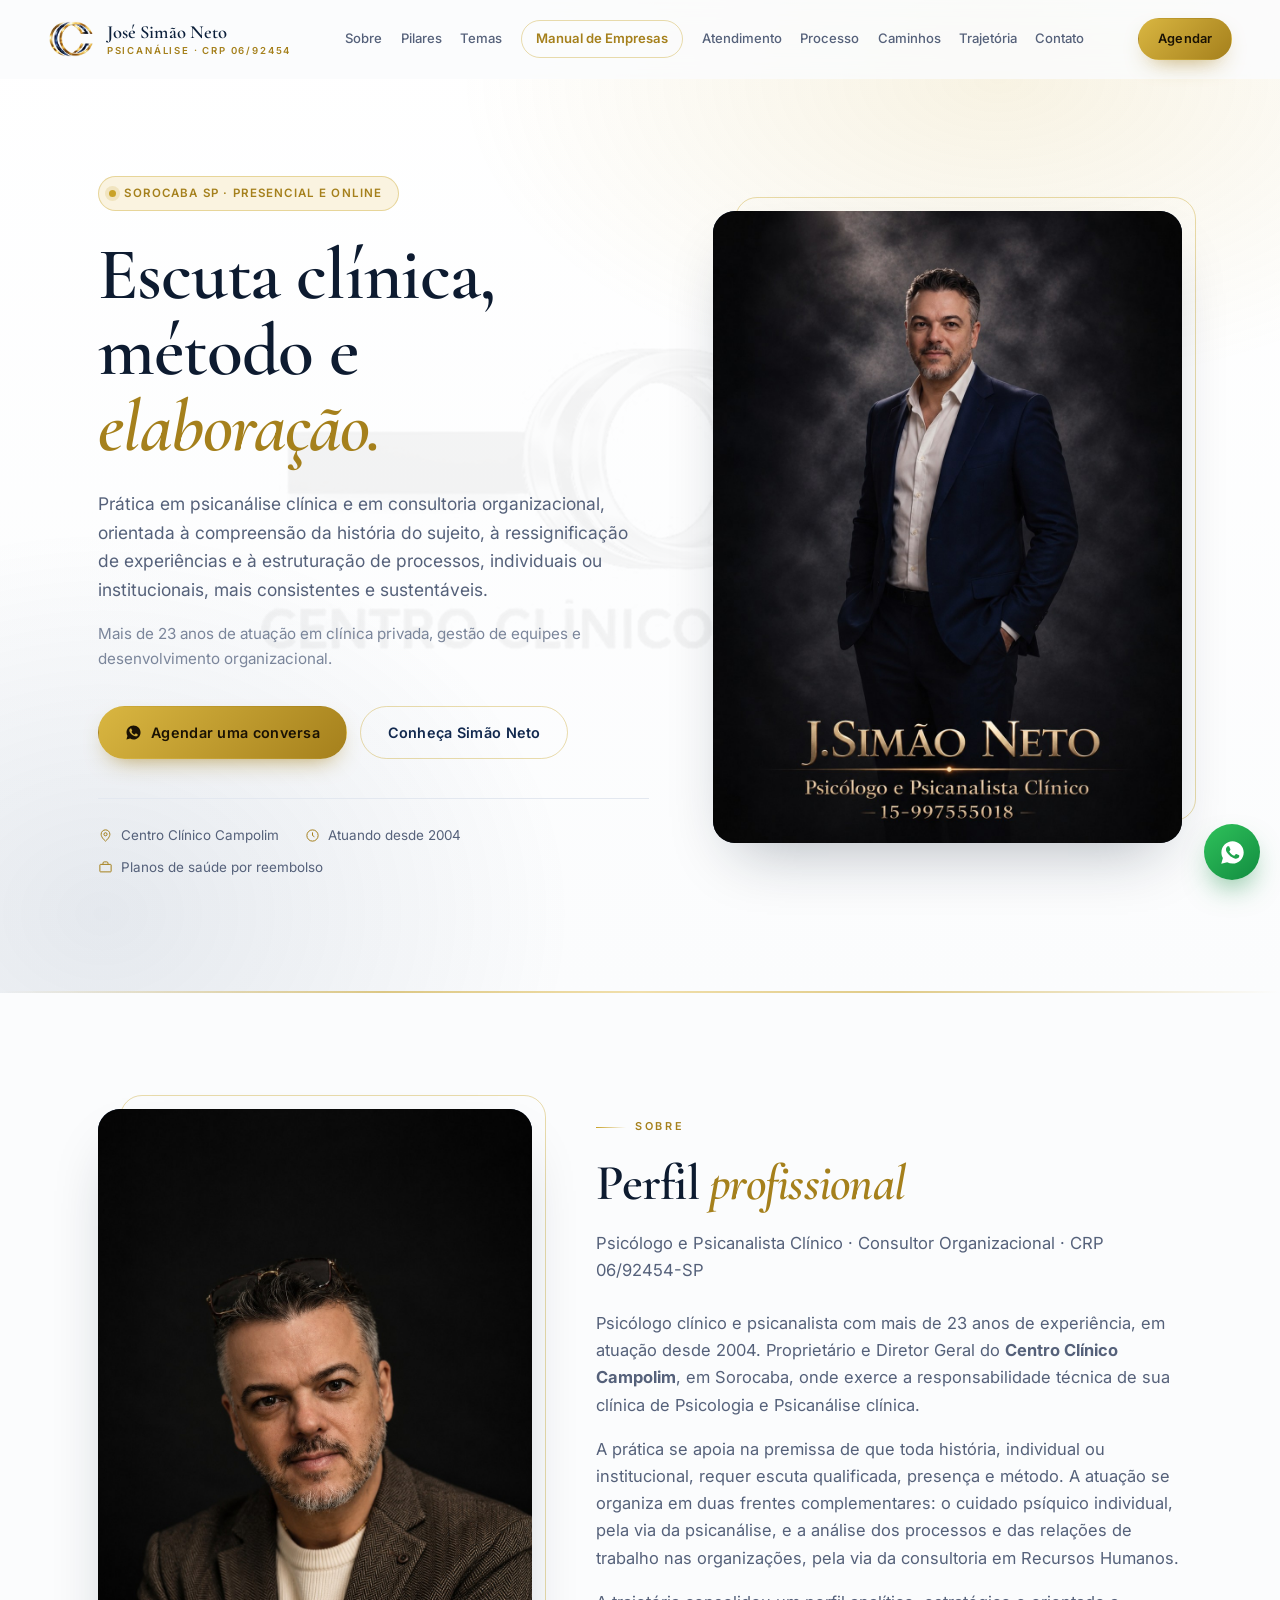
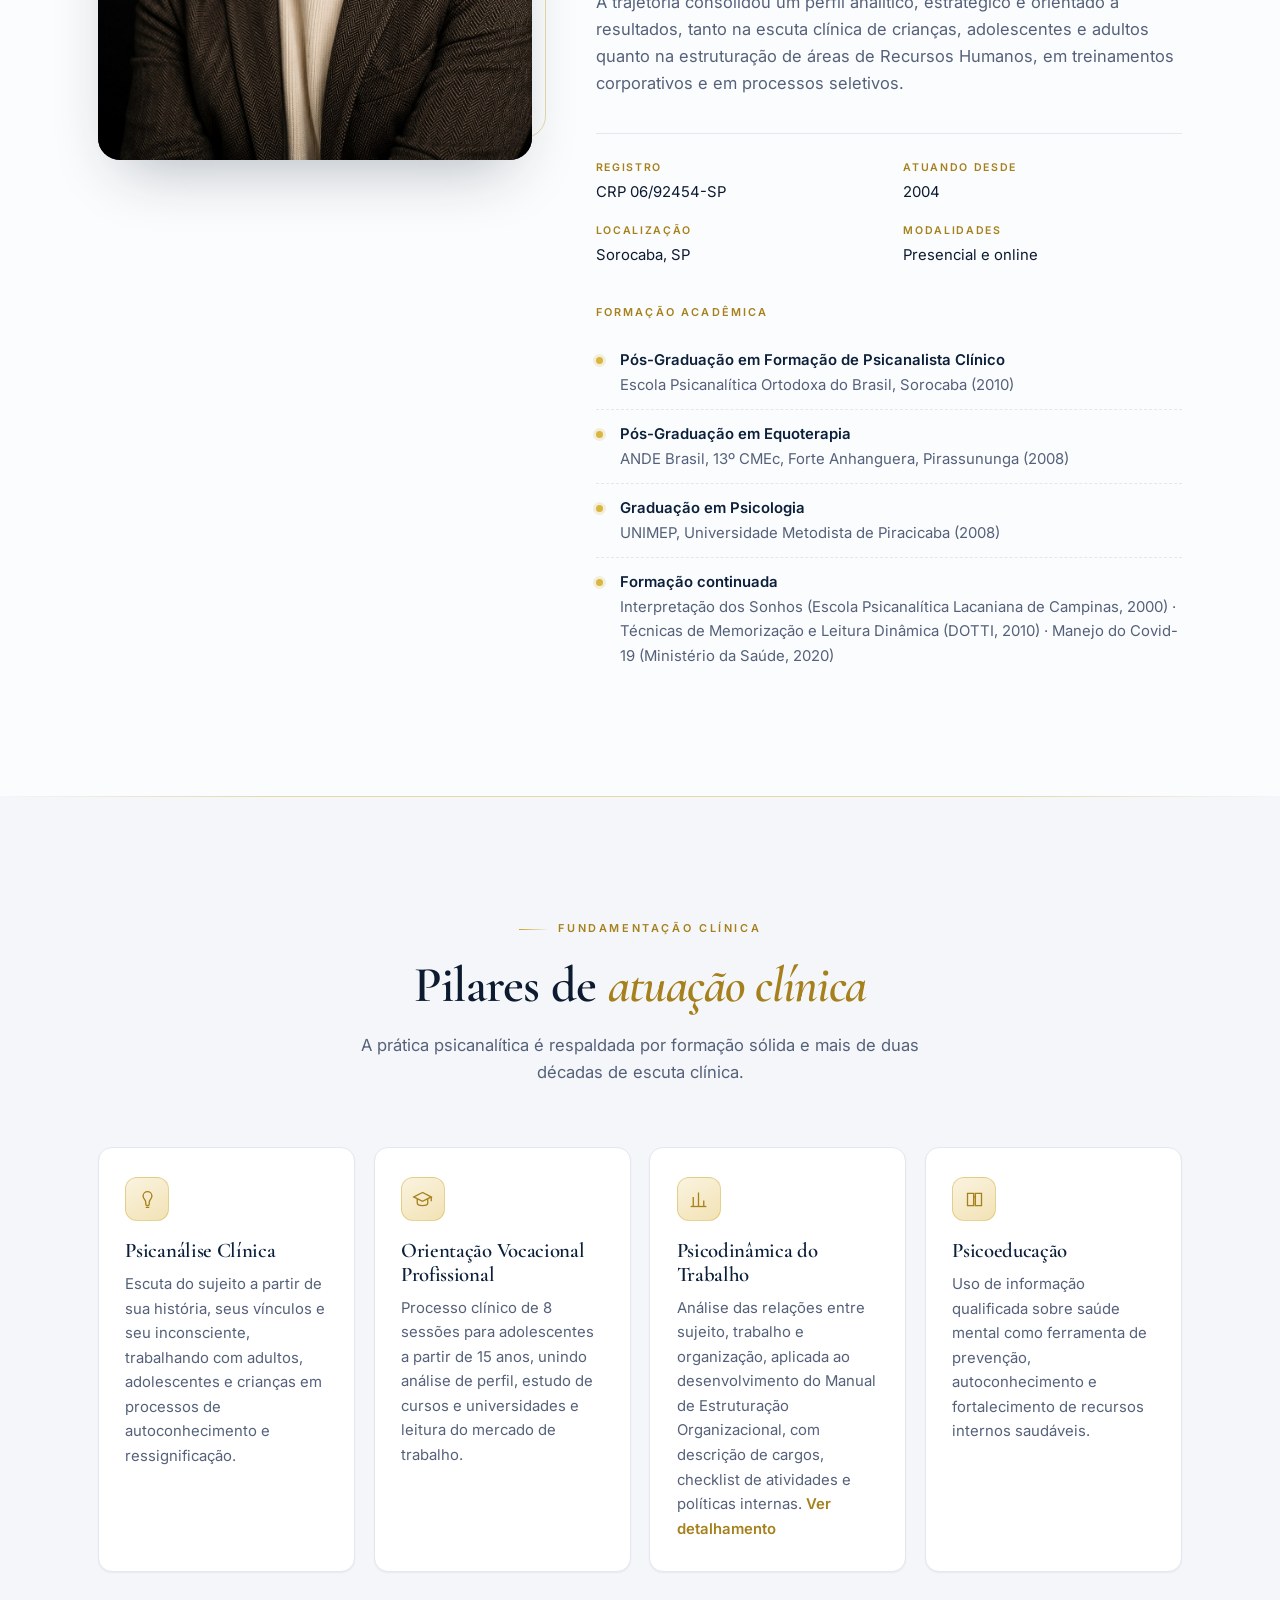
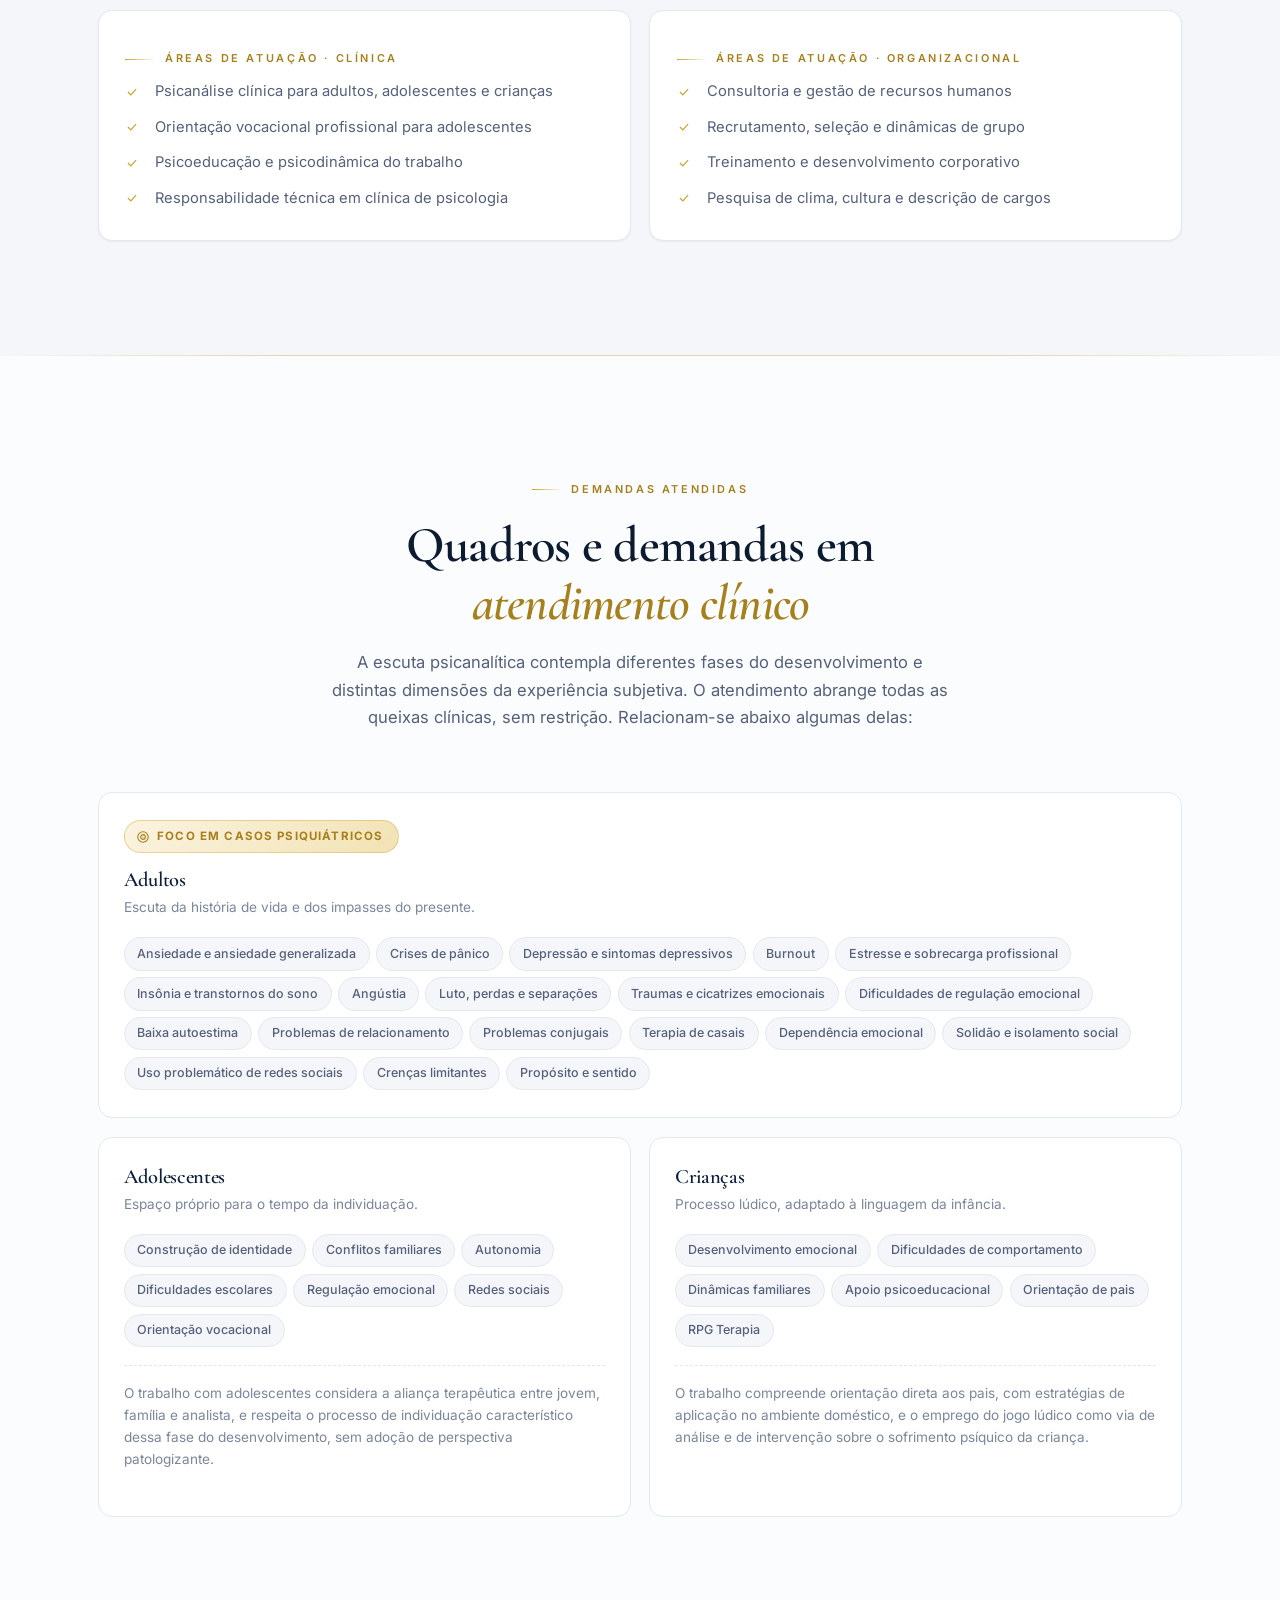
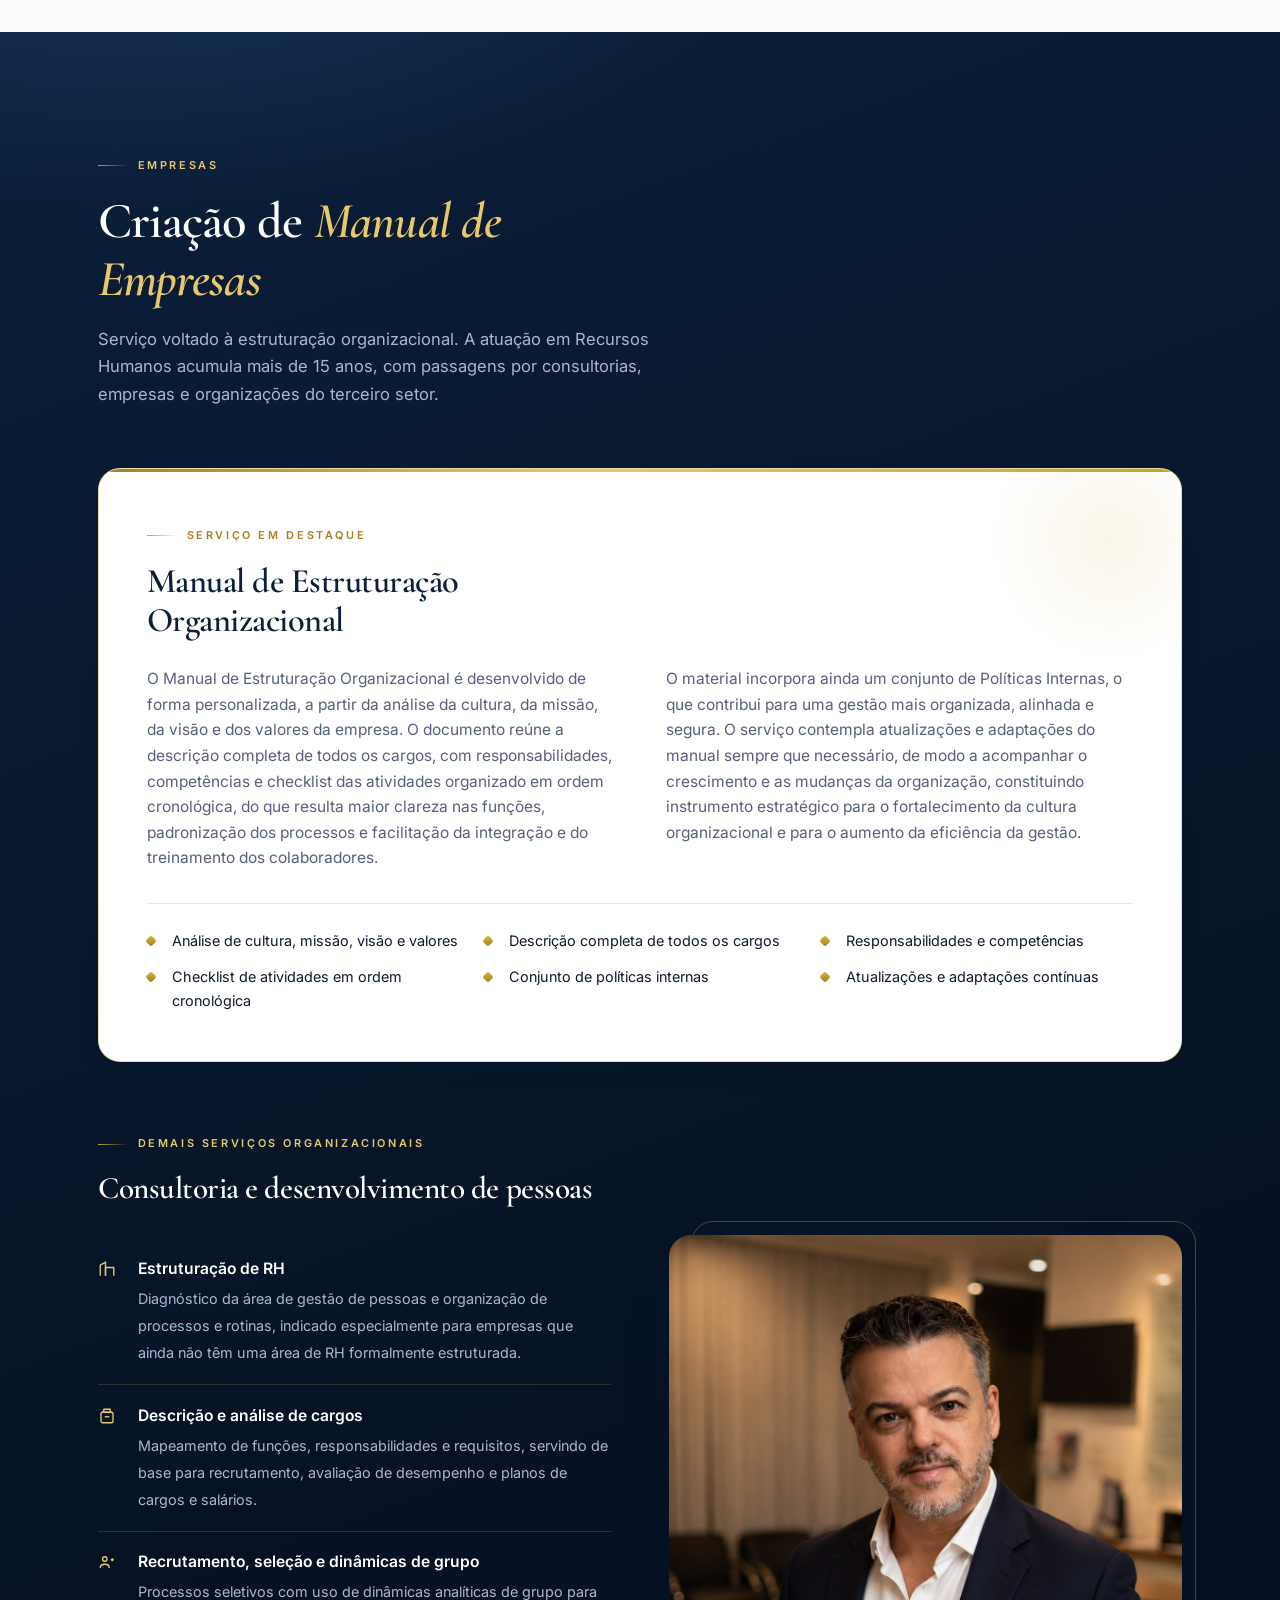
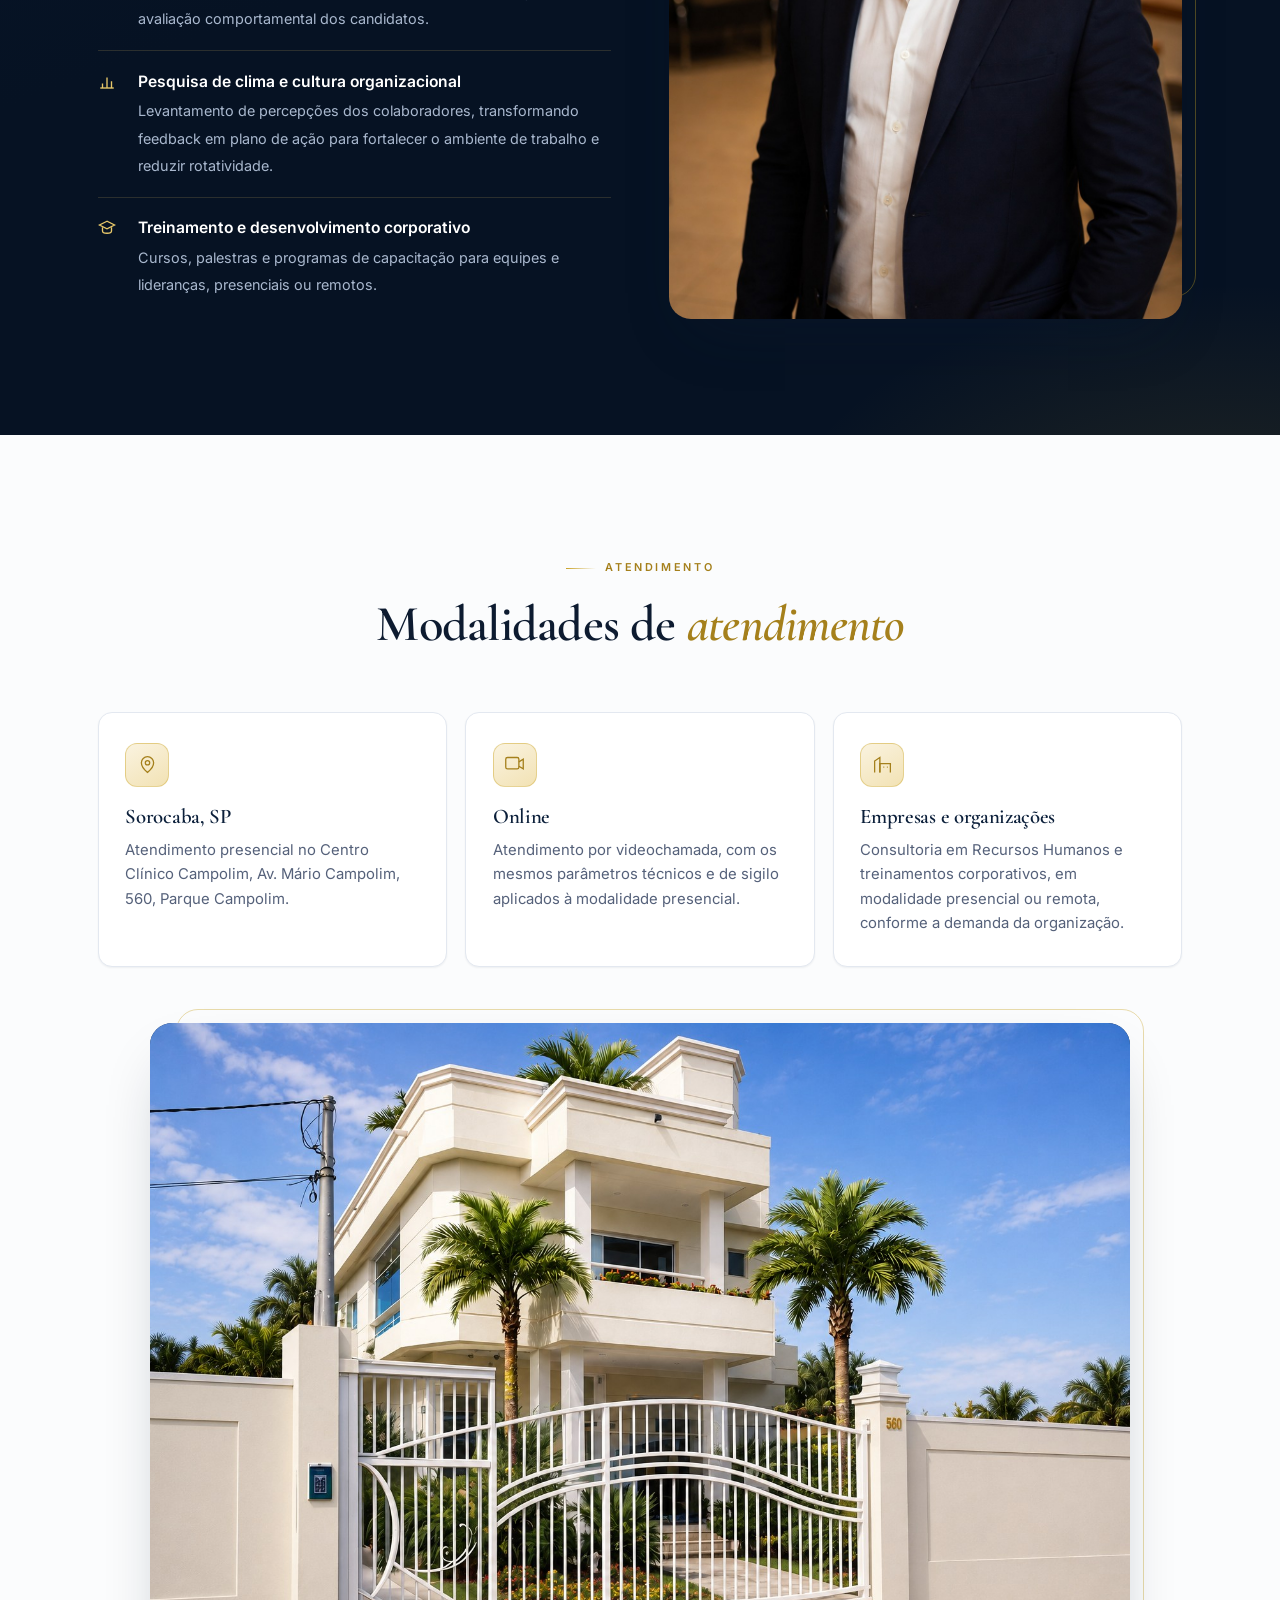
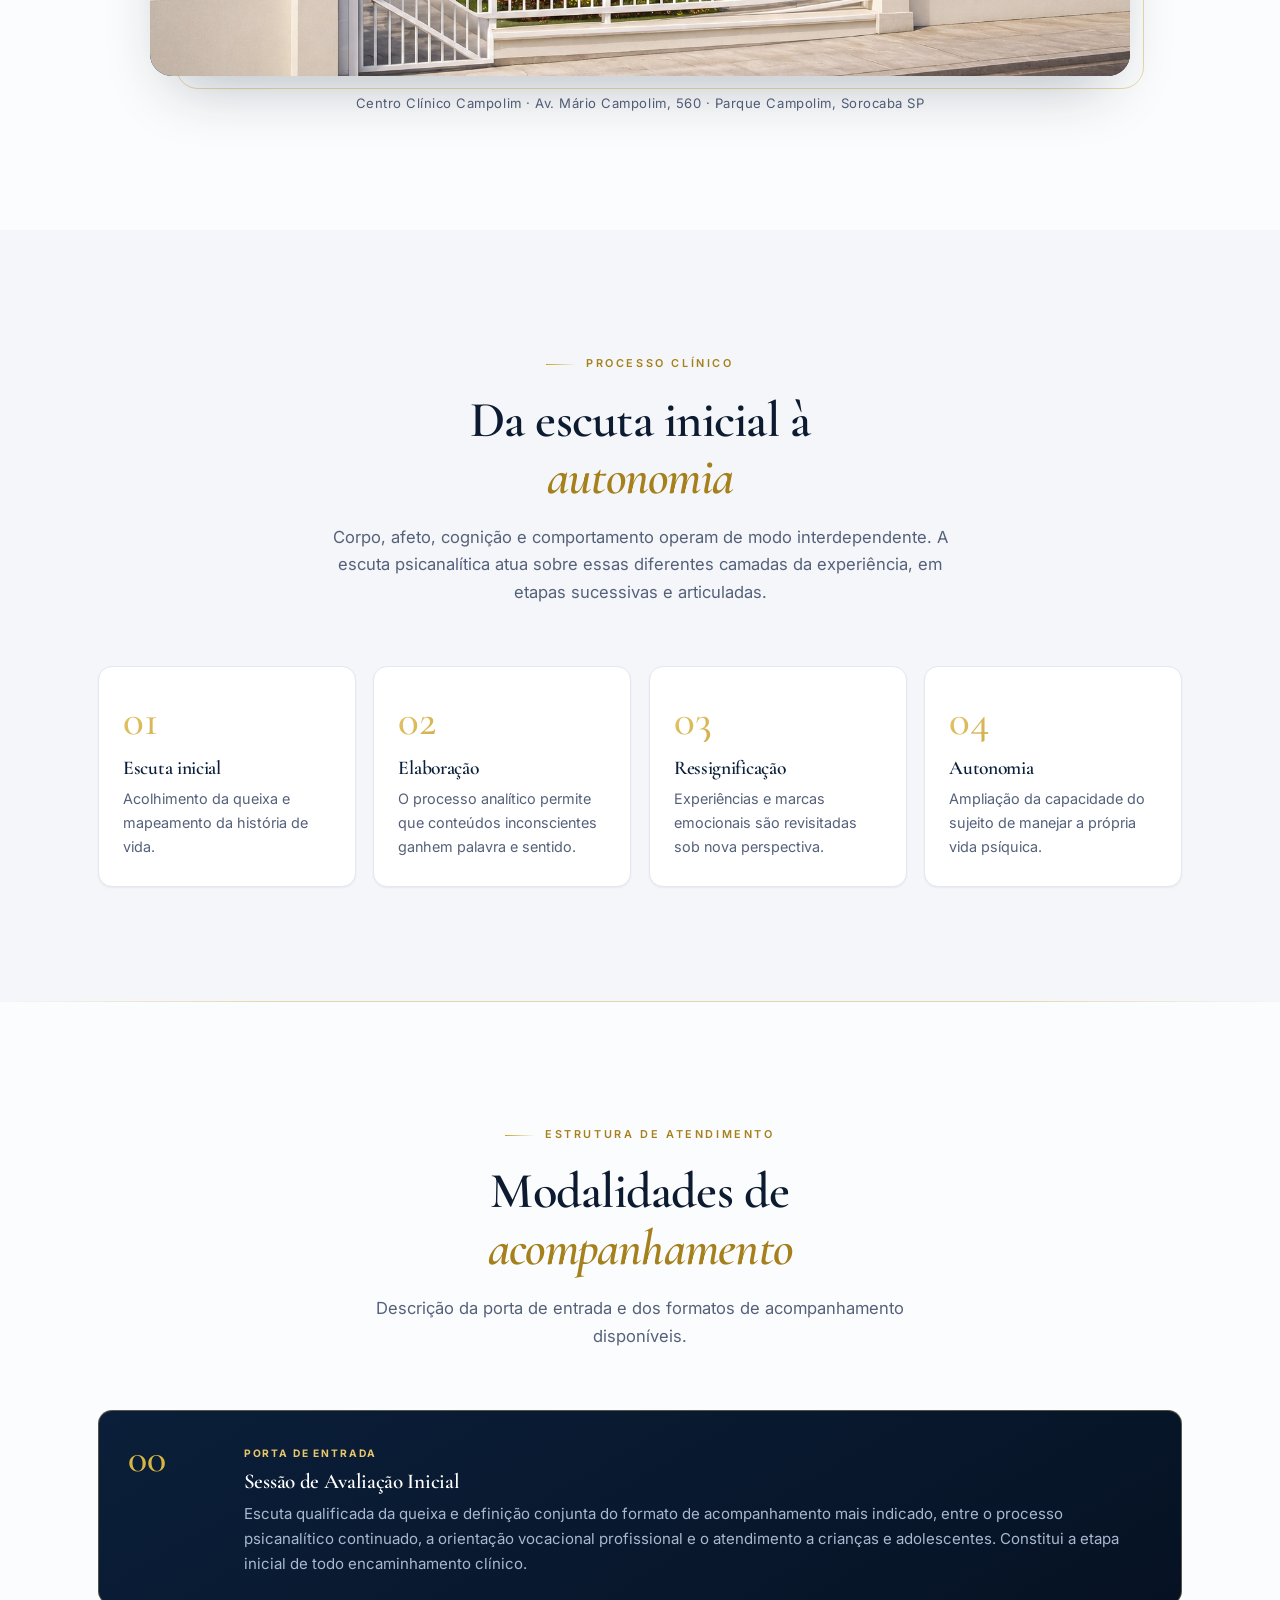
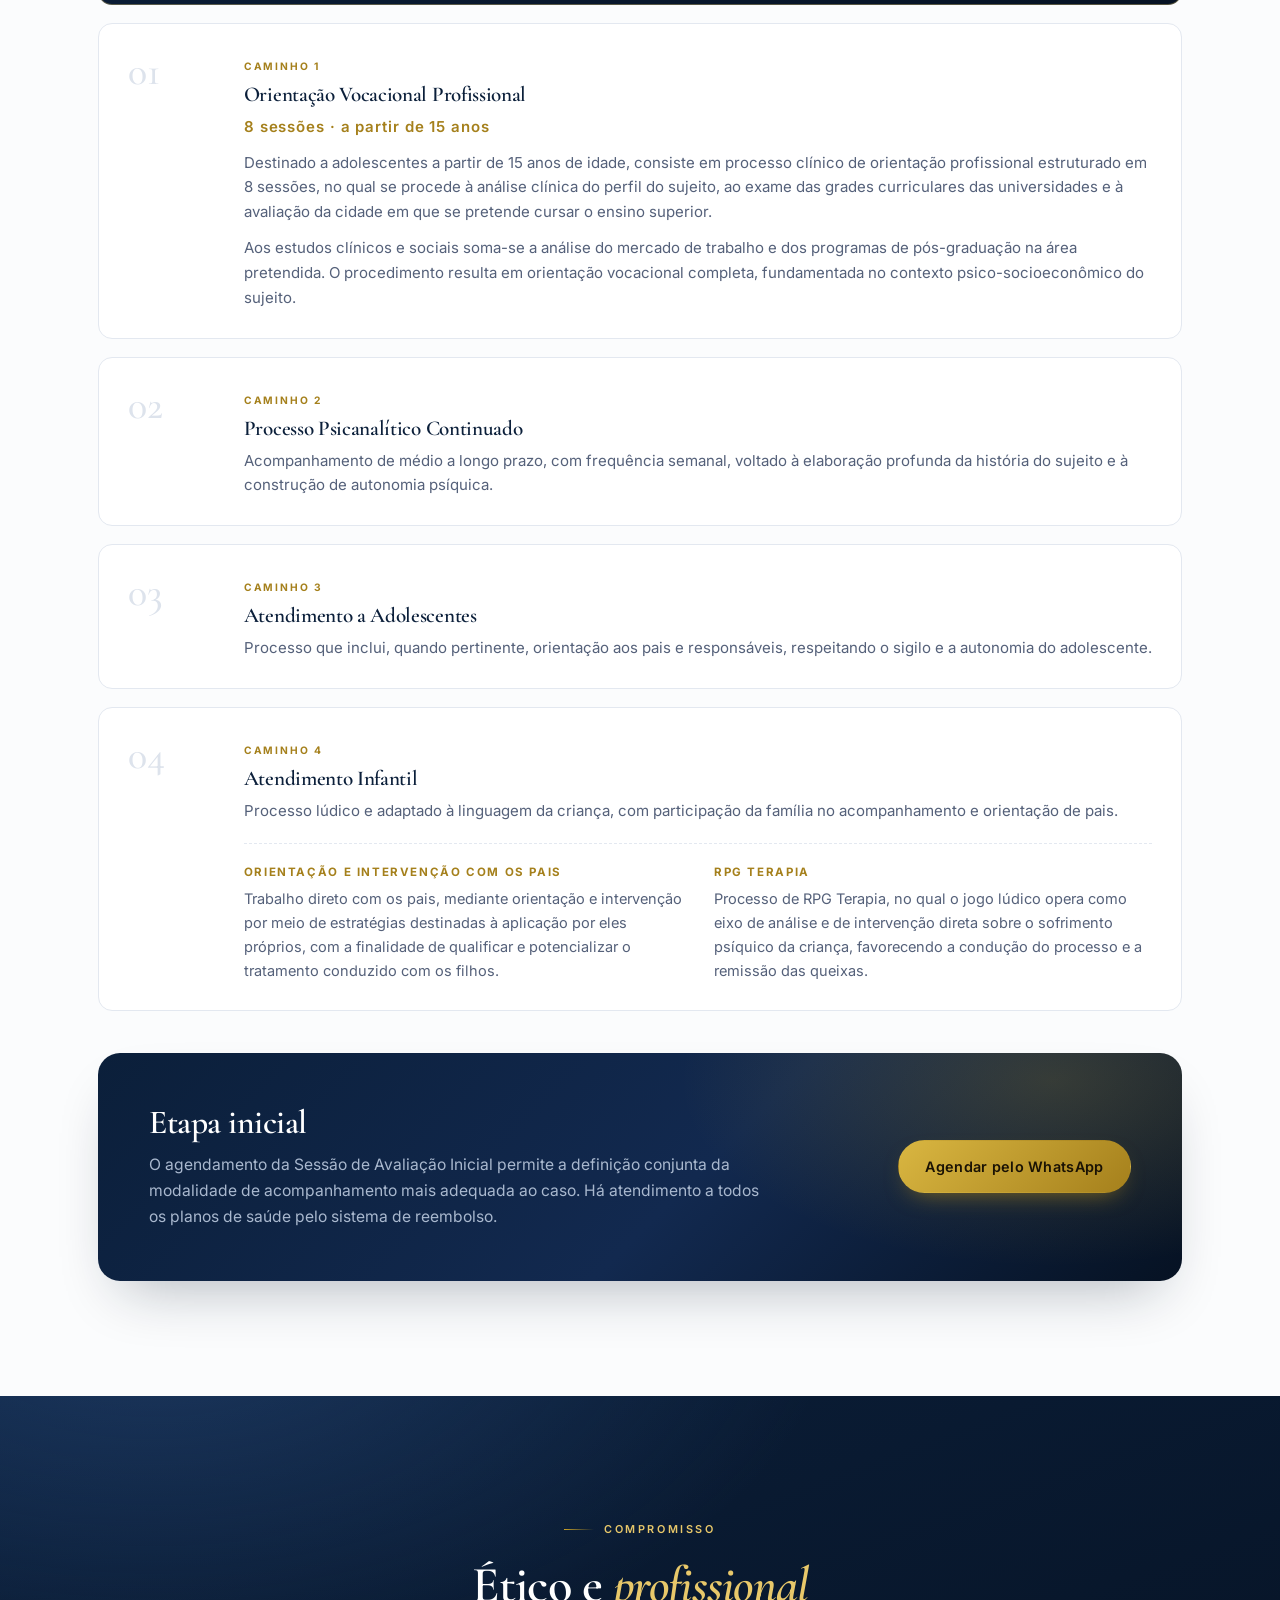
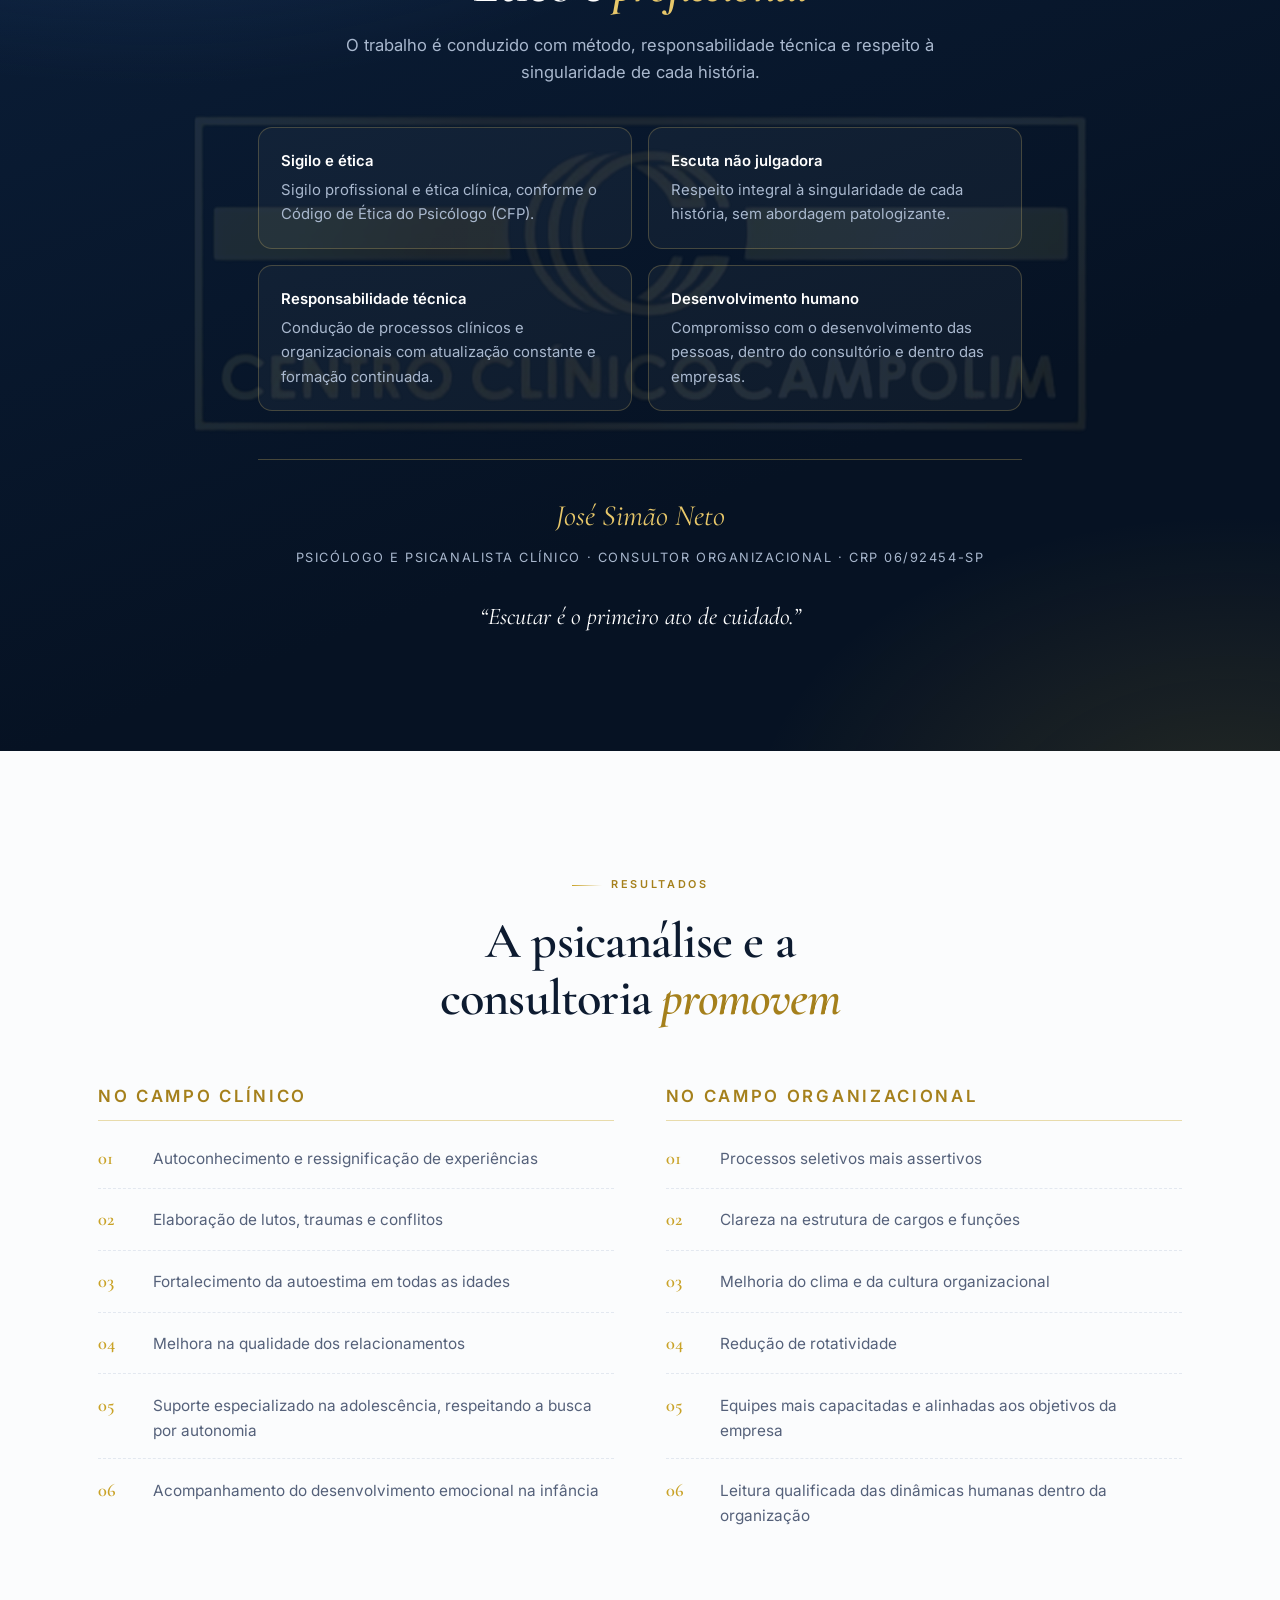
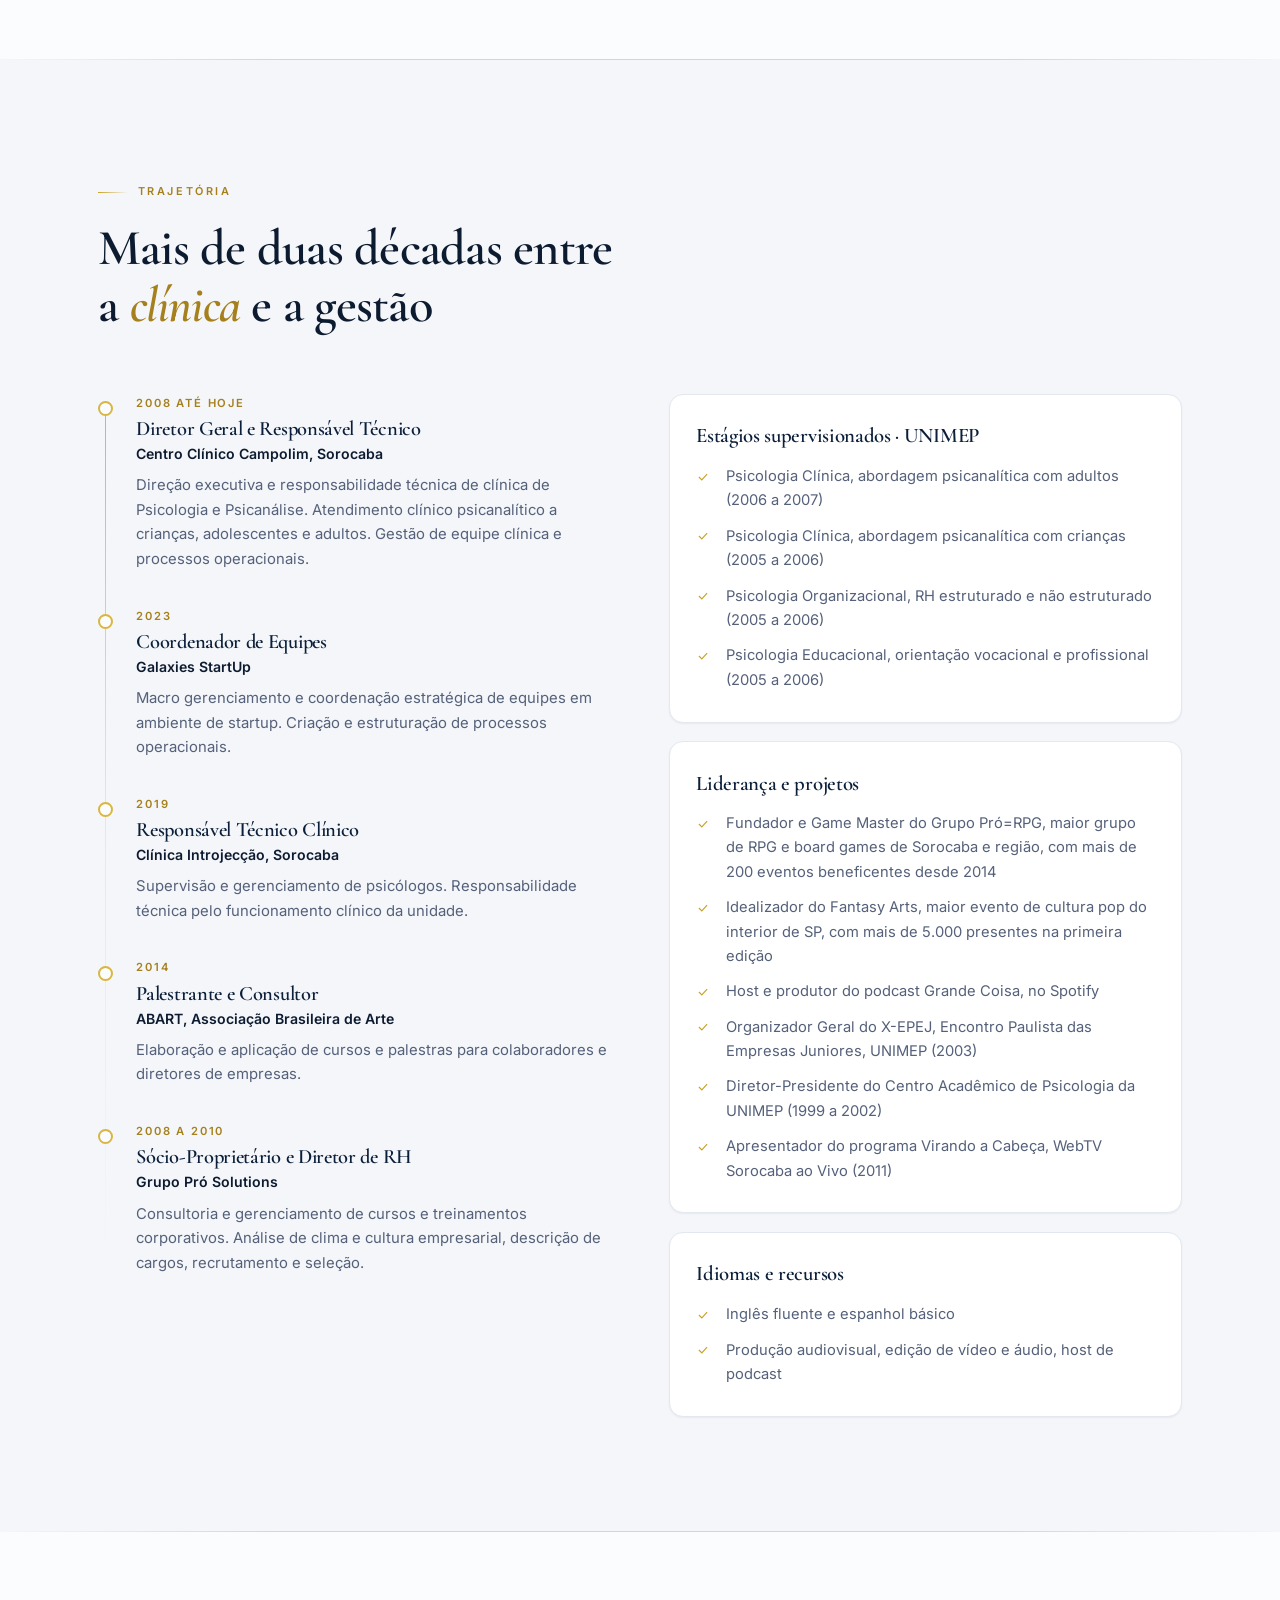
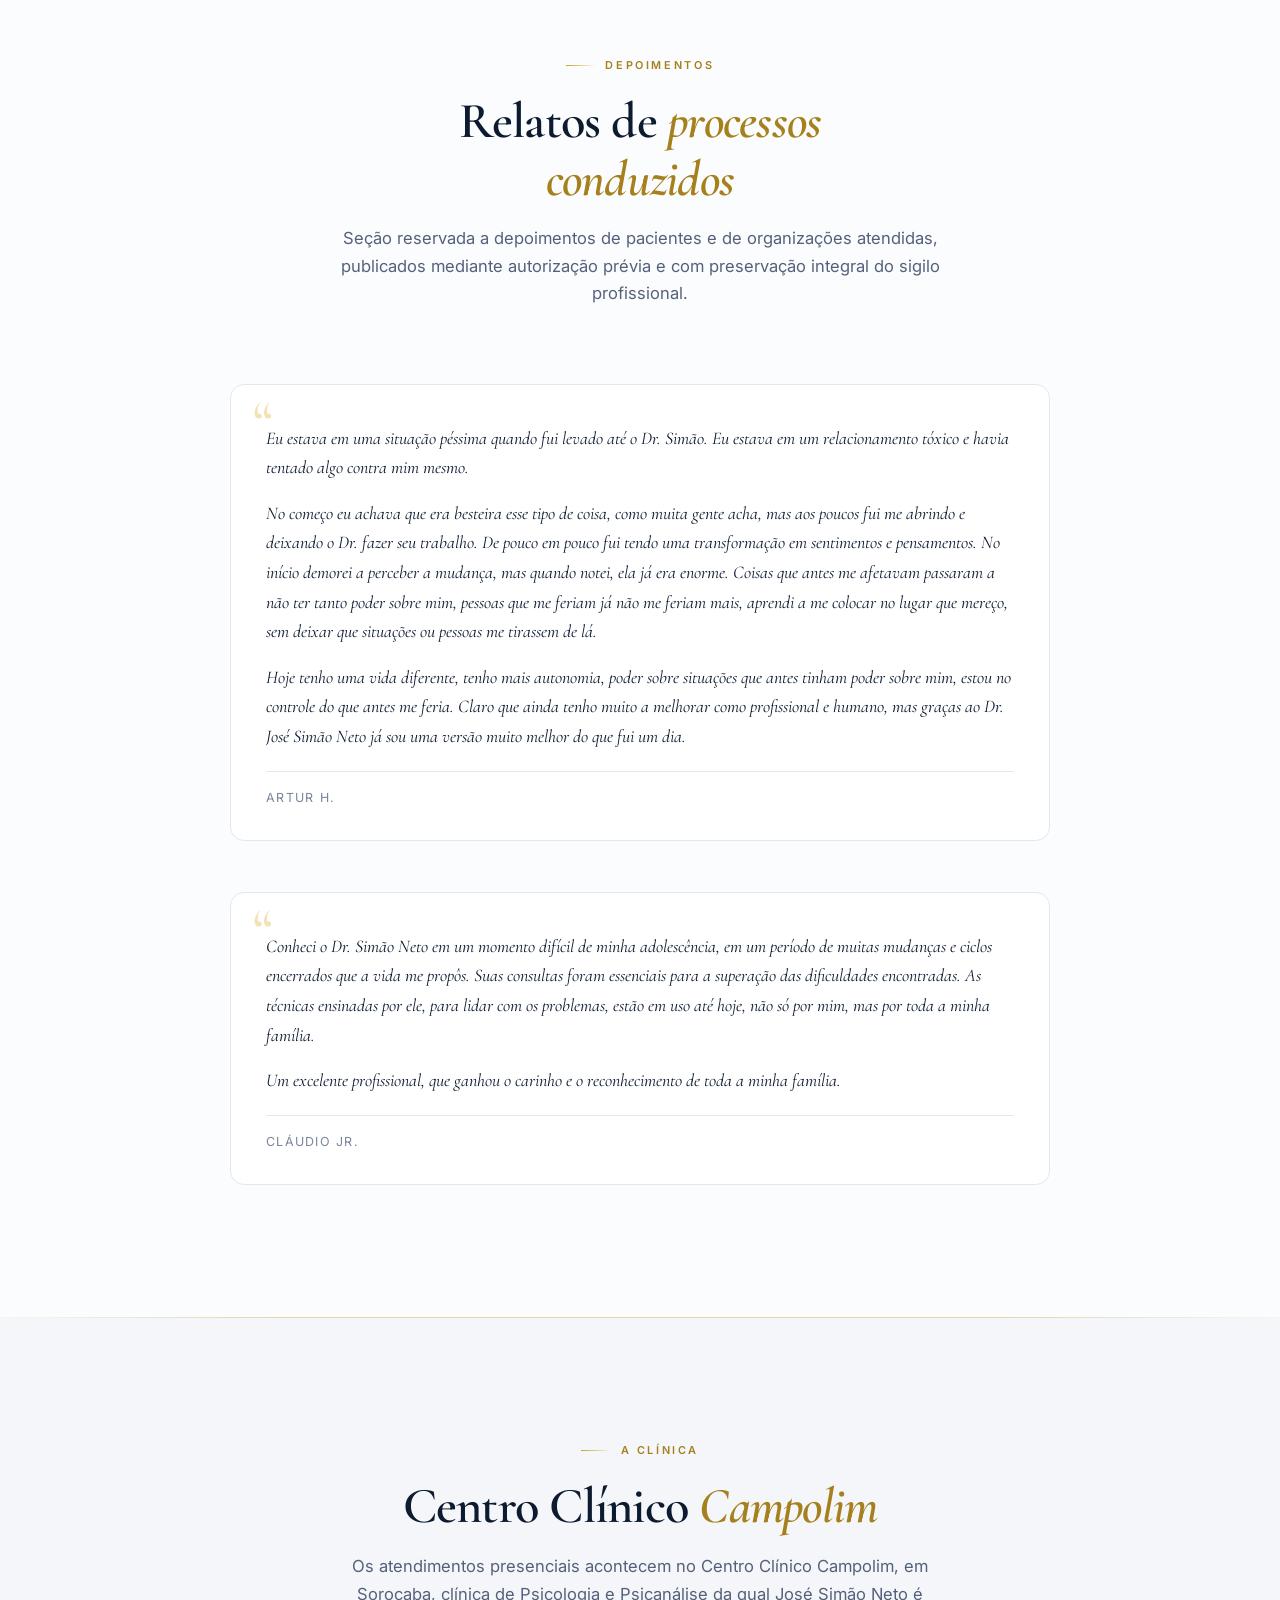
==== commit fba777bf: "Adiciona segundo depoimento (Claudio Jr.) Co-Authored-By: Claude Opus 4.8 <noreply@anthropic.com>" ====
--- a/index.html
+++ b/index.html
@@ -809,6 +809,15 @@
            muito melhor do que fui um dia.</p>
         <footer>Artur H.</footer>
       </blockquote>
+
+      <blockquote class="quote quote--feature reveal">
+        <p>Conheci o Dr. Simão Neto em um momento difícil de minha adolescência, em um período de
+           muitas mudanças e ciclos encerrados que a vida me propôs. Suas consultas foram essenciais
+           para a superação das dificuldades encontradas. As técnicas ensinadas por ele, para lidar
+           com os problemas, estão em uso até hoje, não só por mim, mas por toda a minha família.</p>
+        <p>Um excelente profissional, que ganhou o carinho e o reconhecimento de toda a minha família.</p>
+        <footer>Cláudio Jr.</footer>
+      </blockquote>
     </div>
   </div>
 </section>
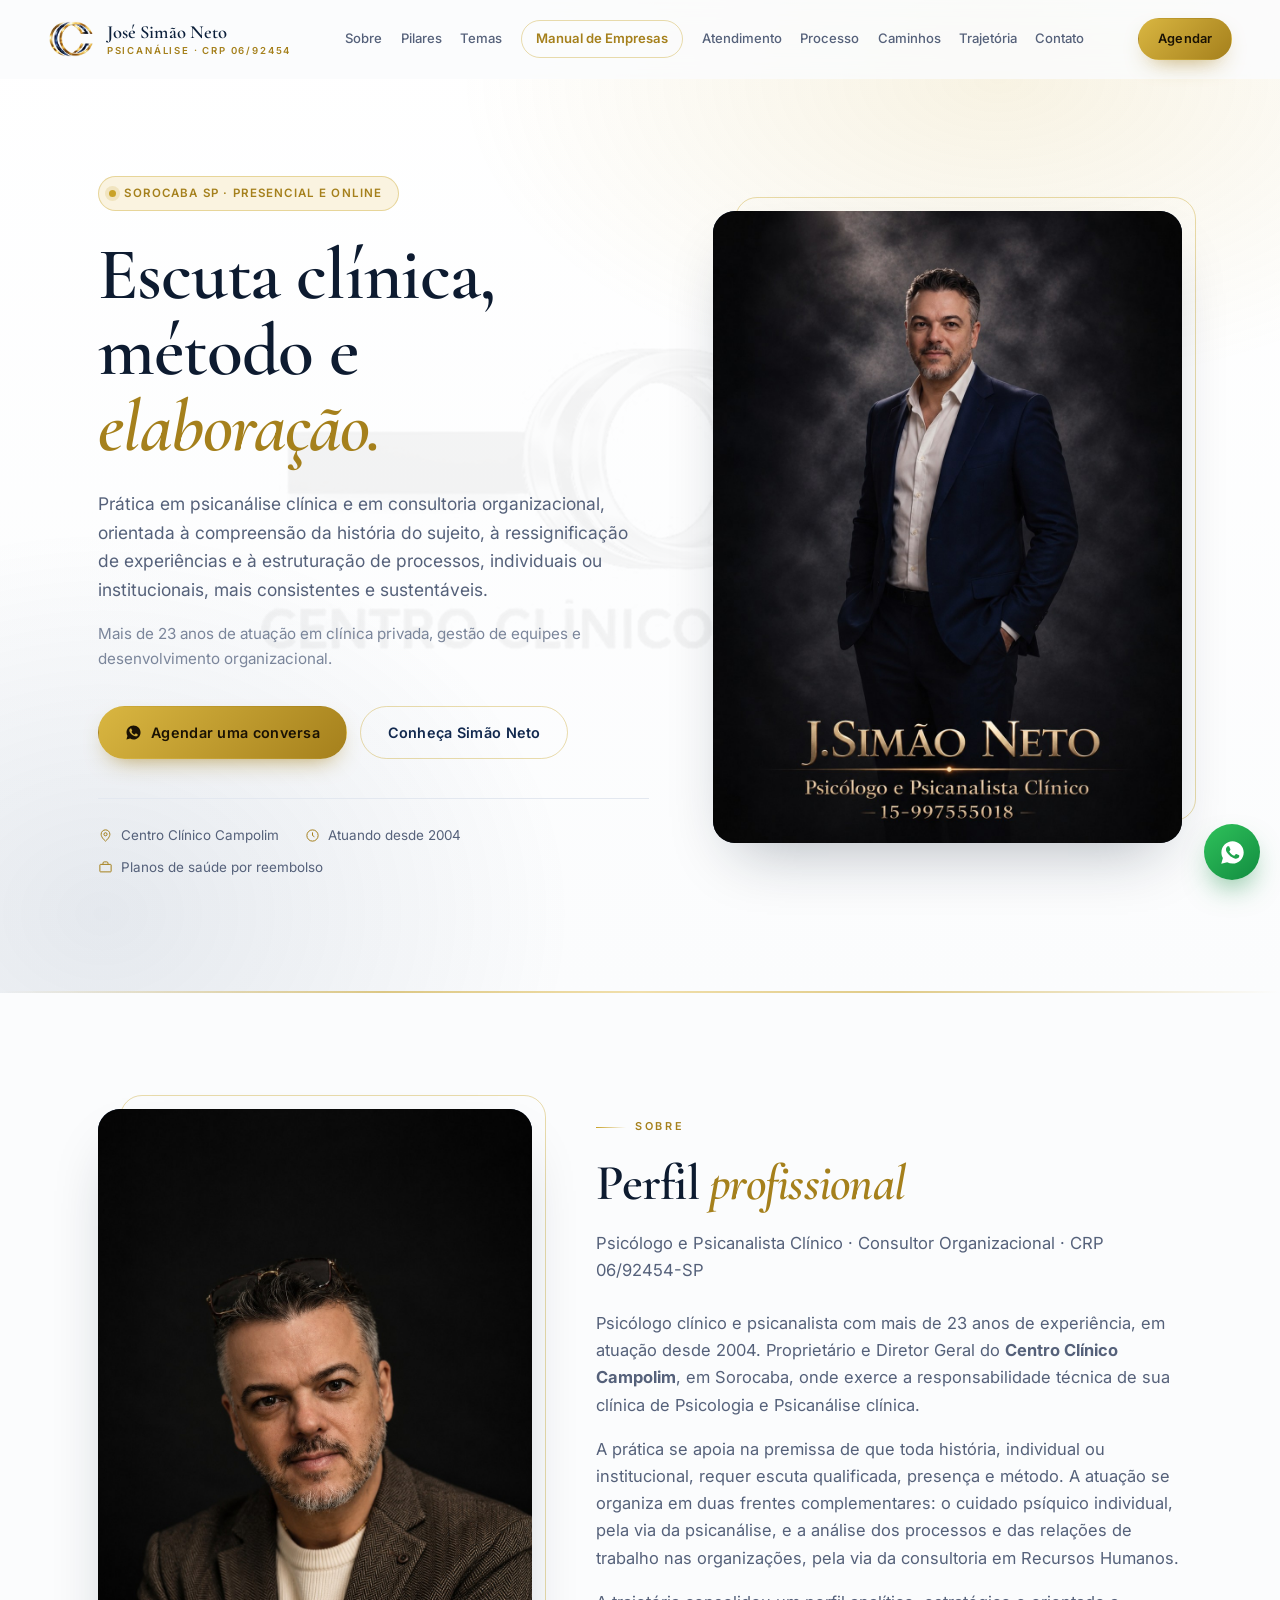
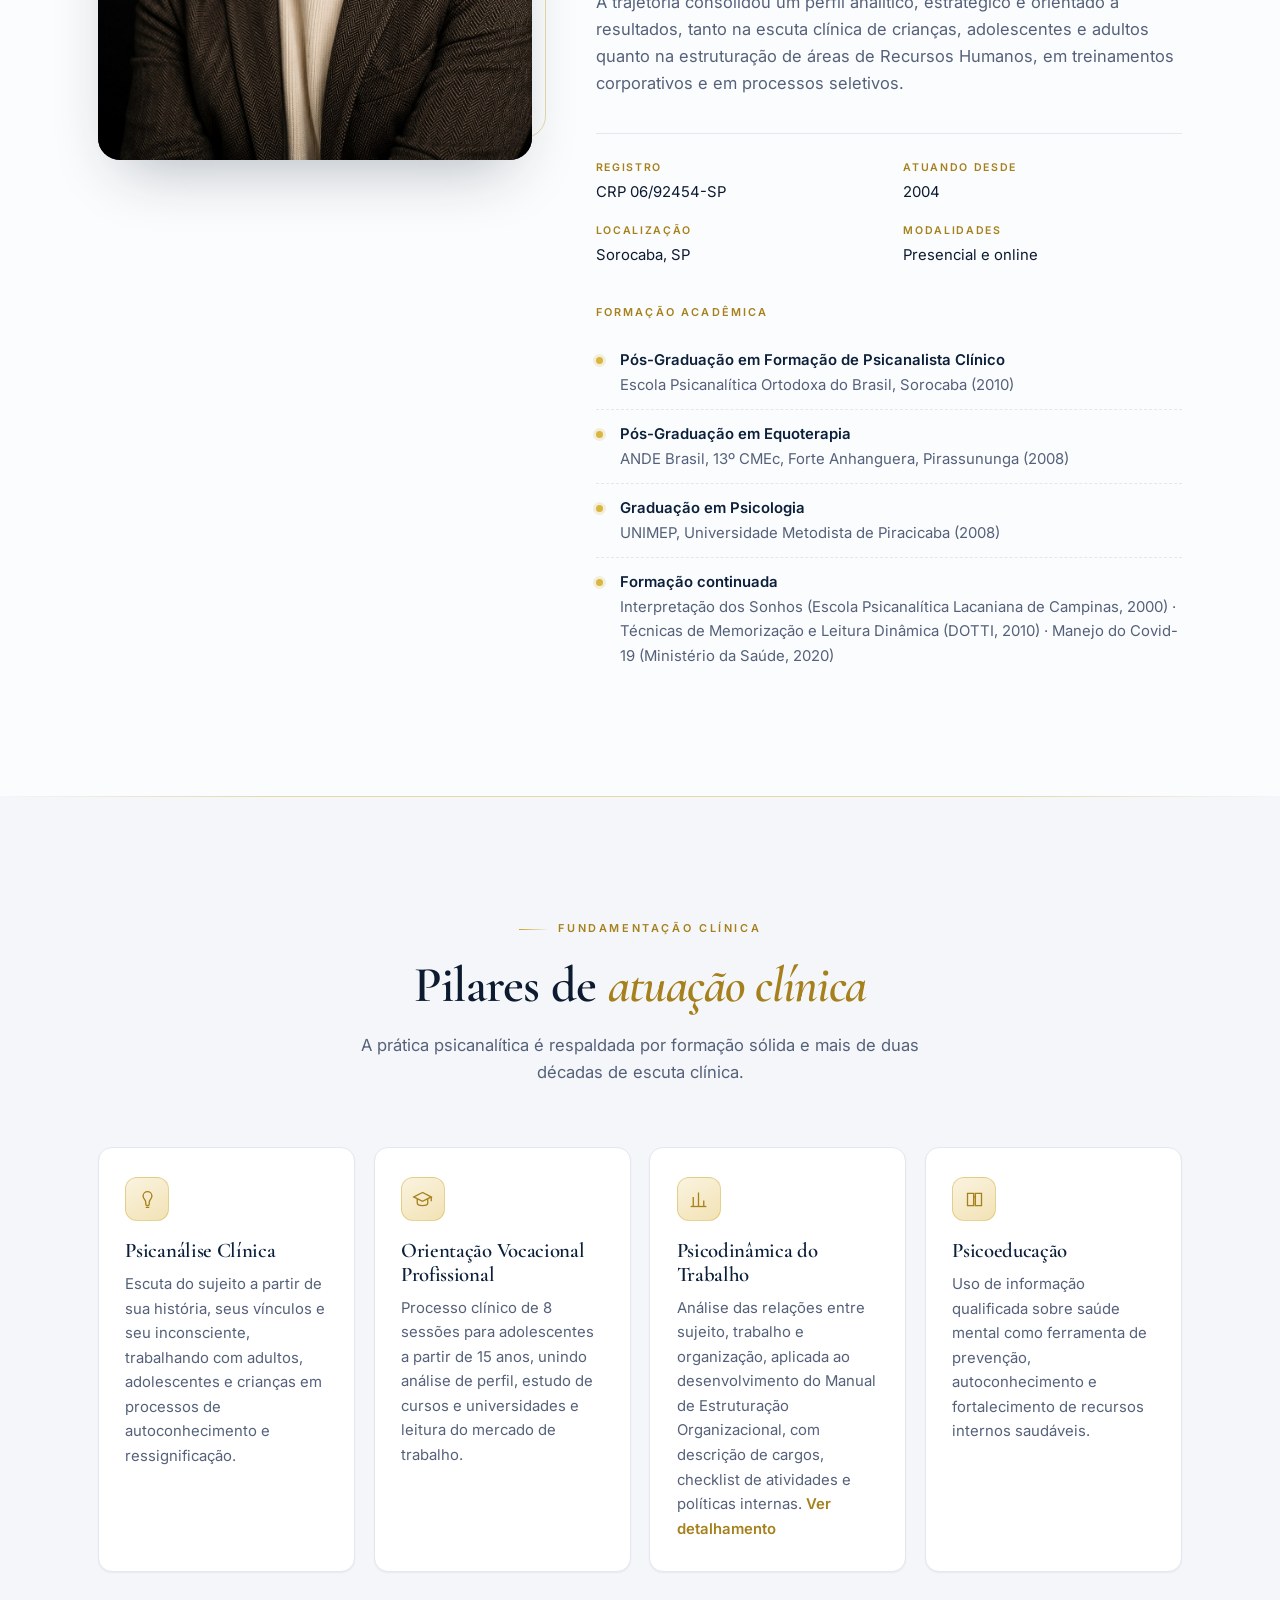
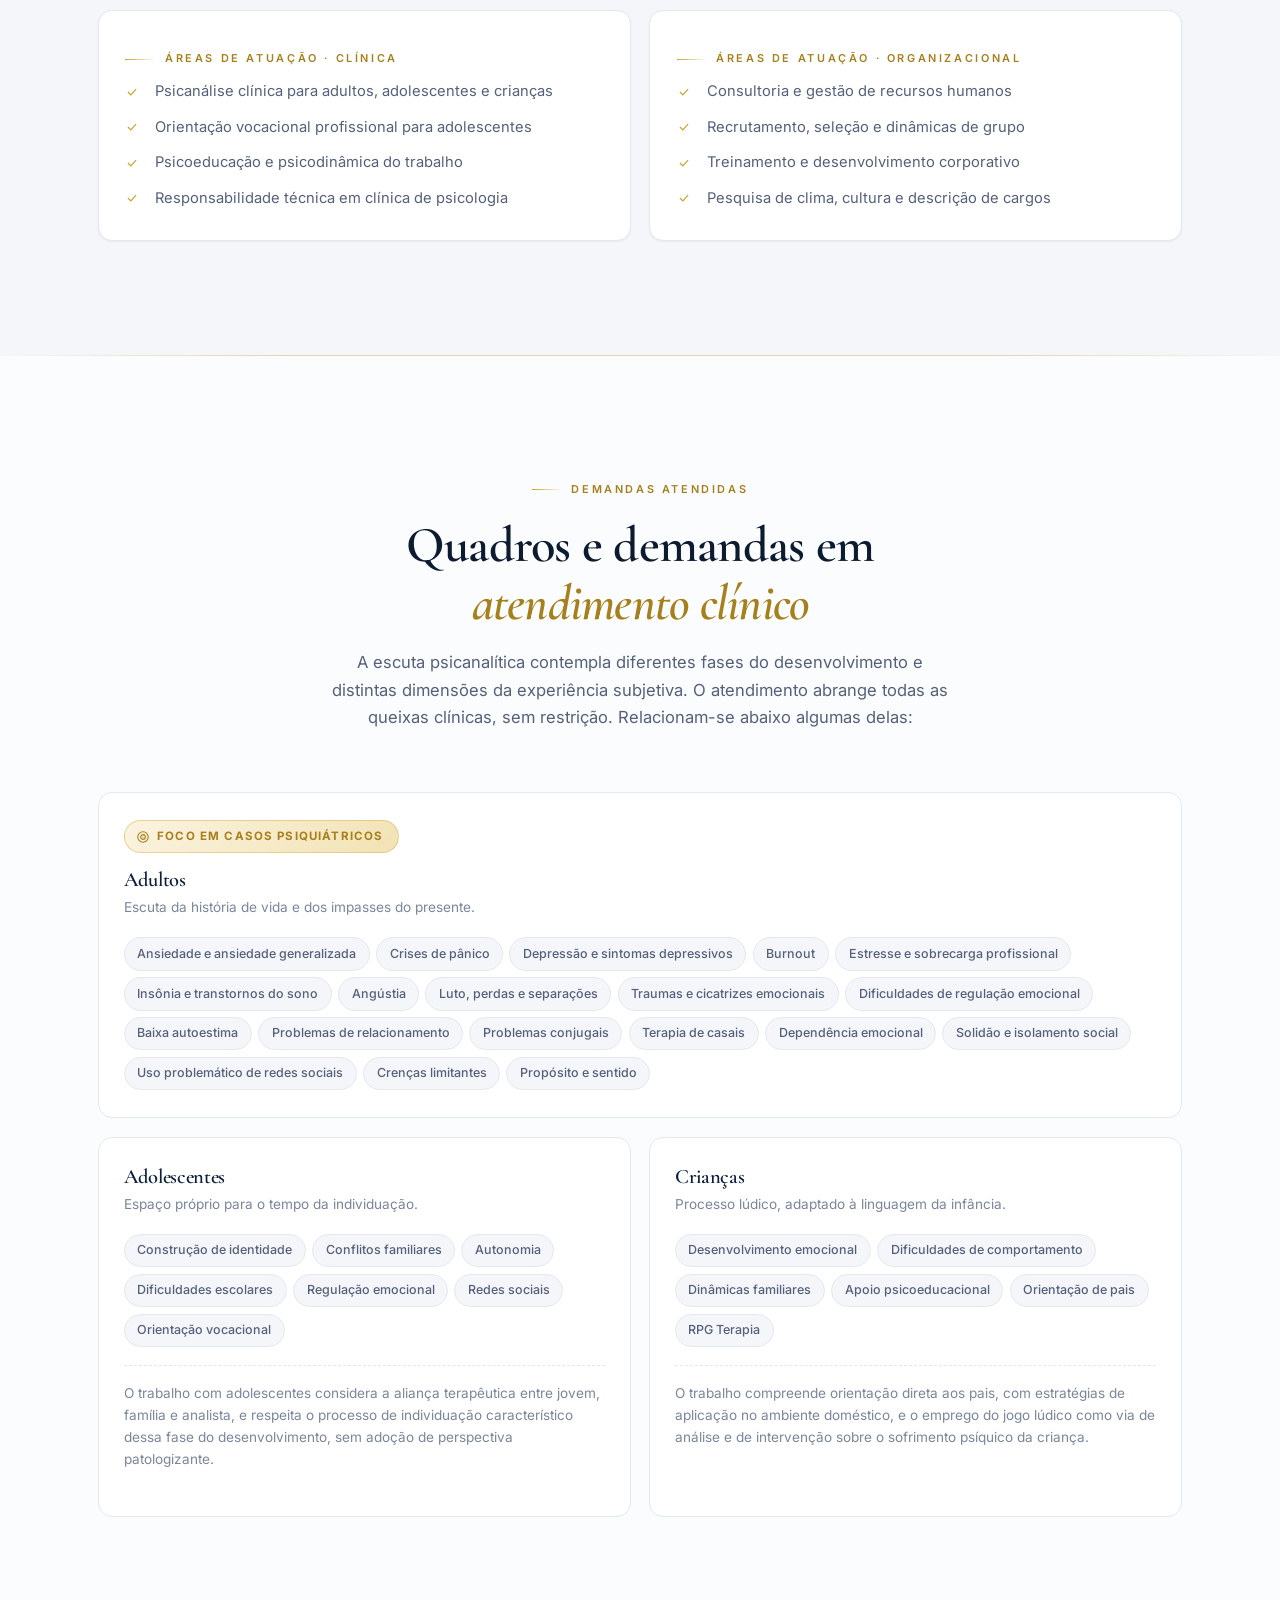
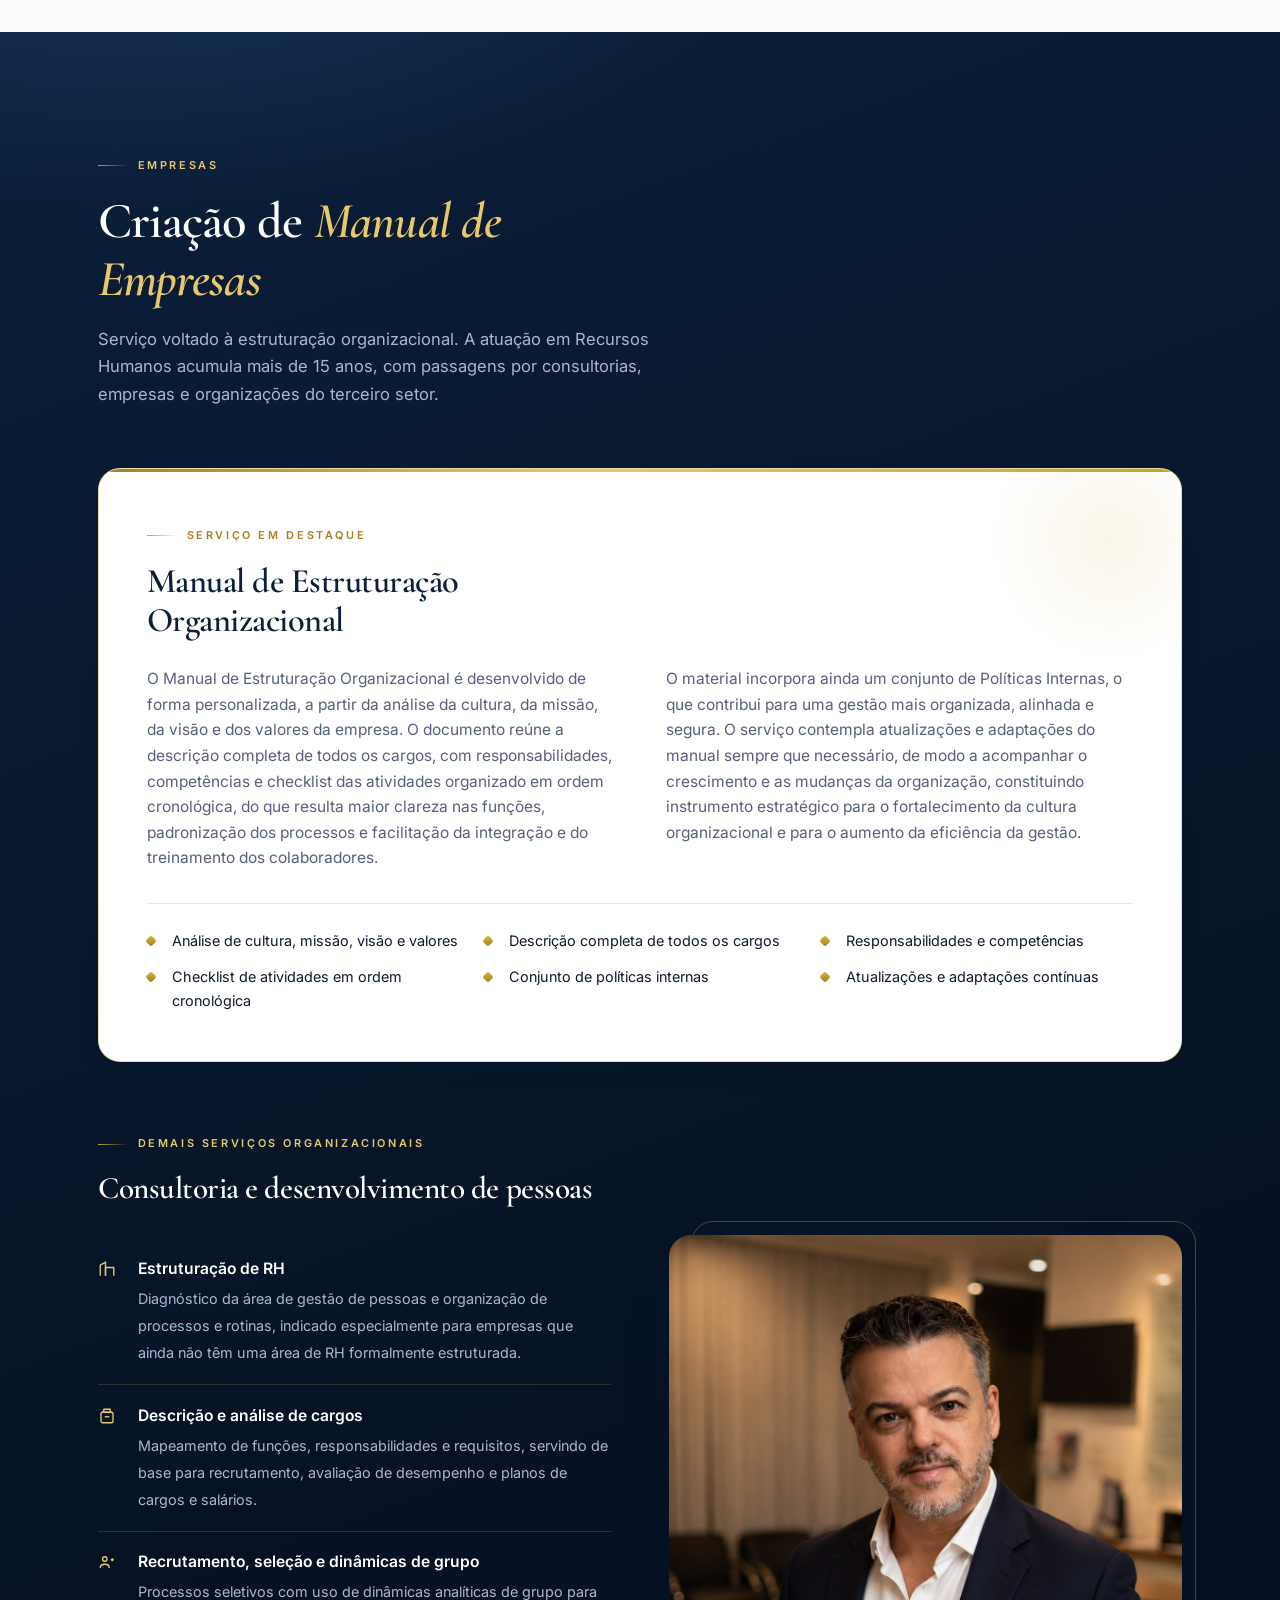
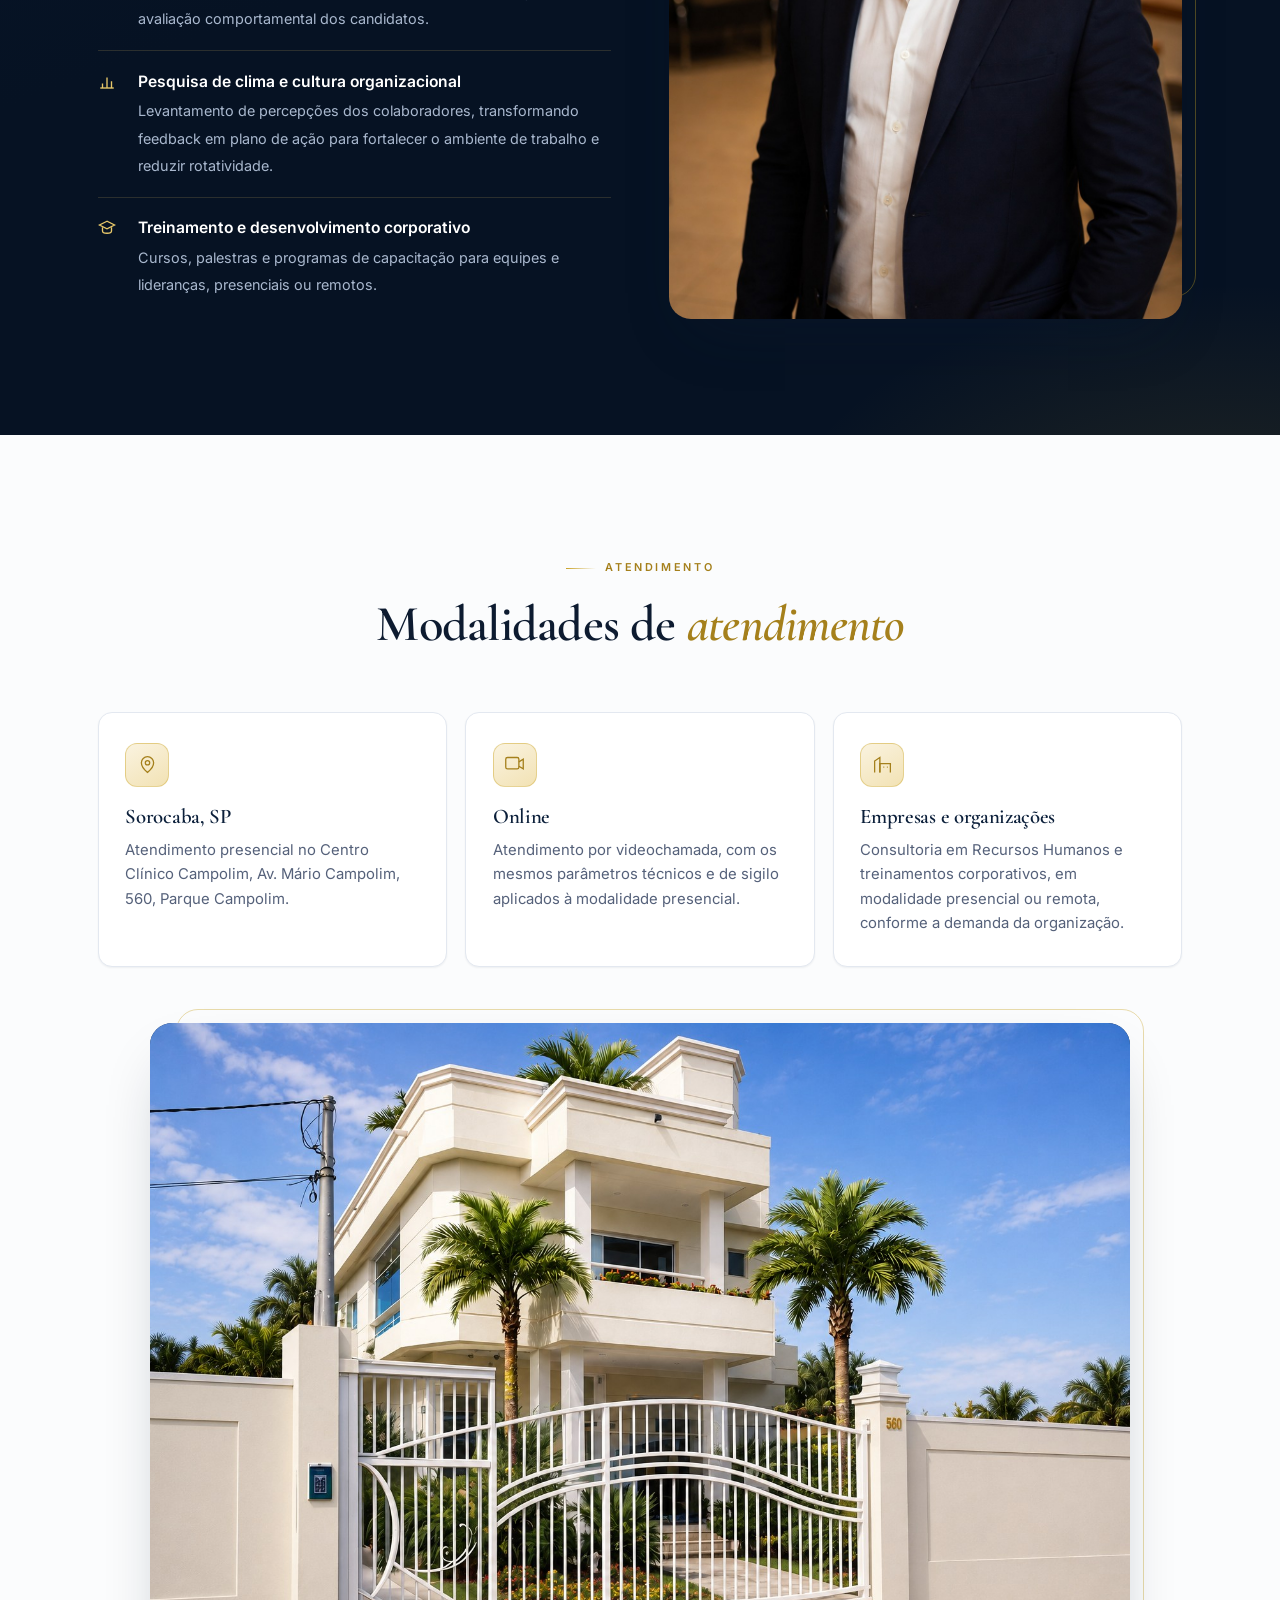
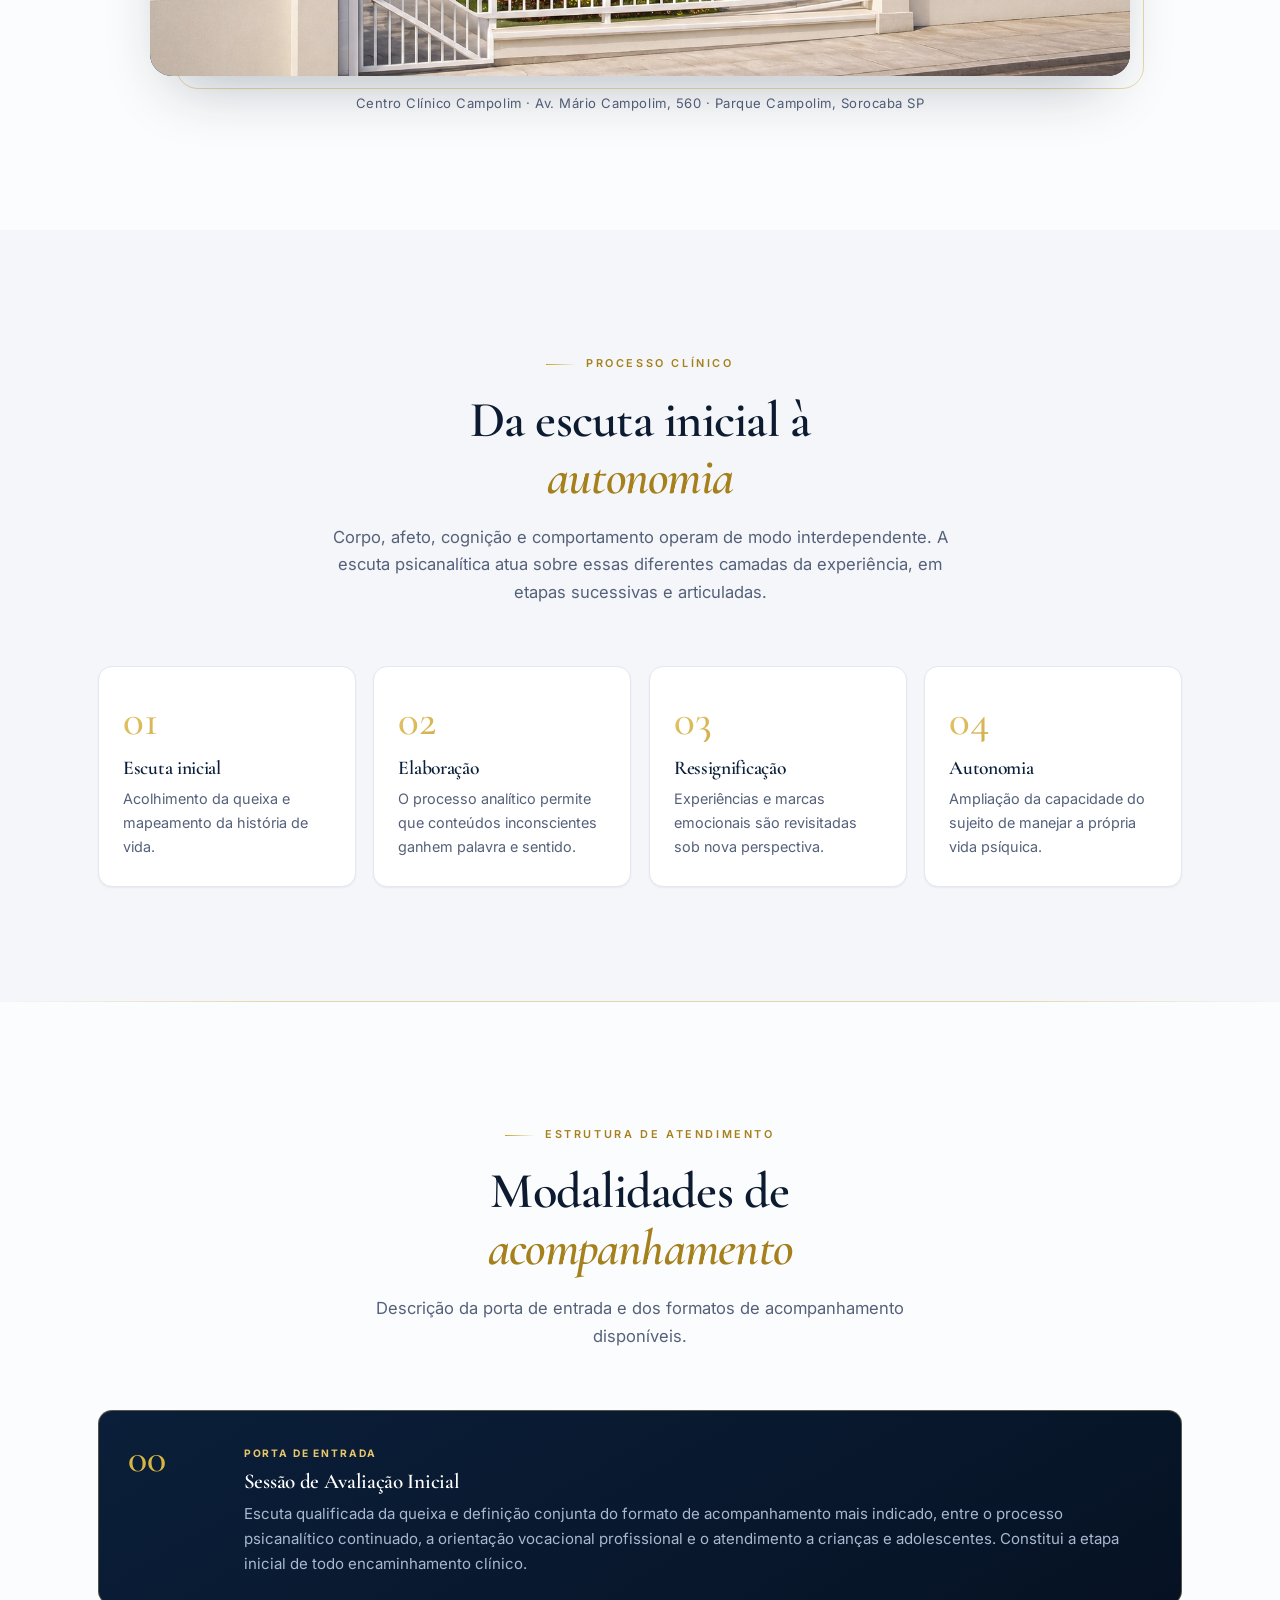
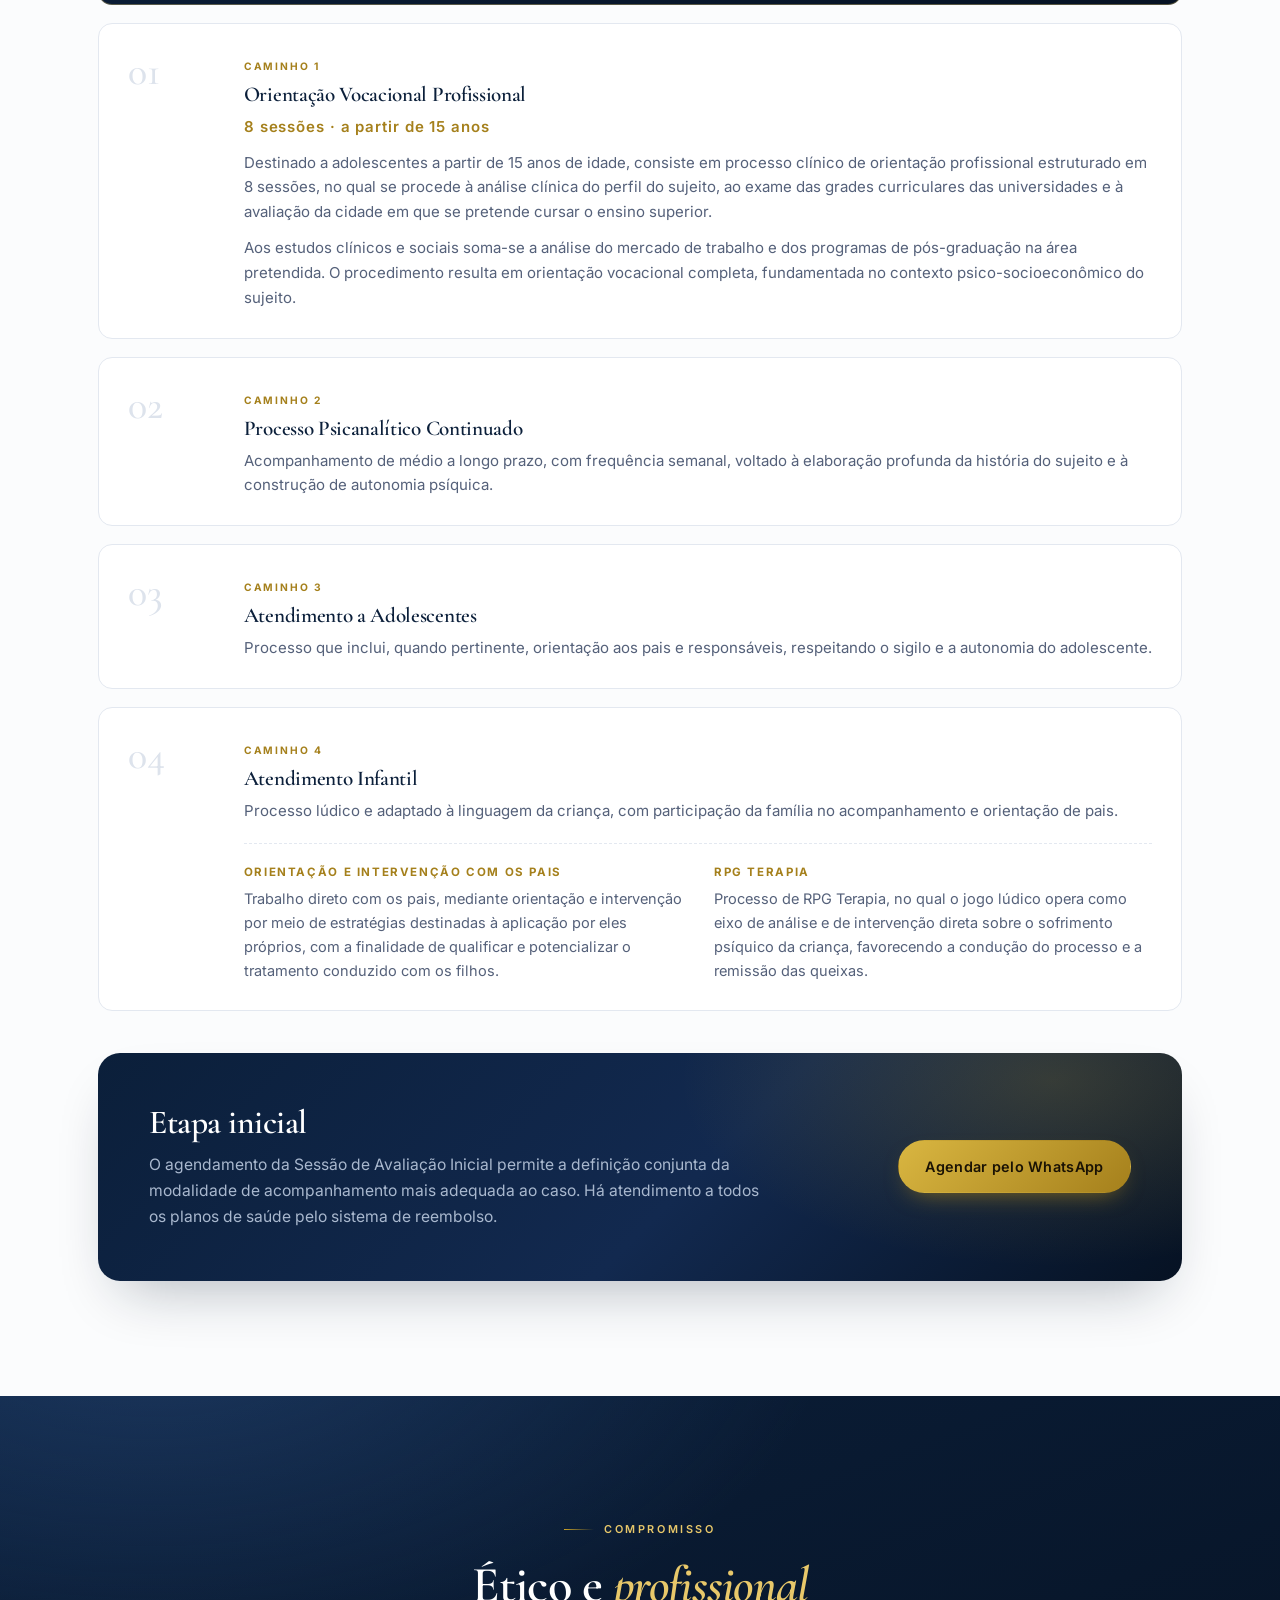
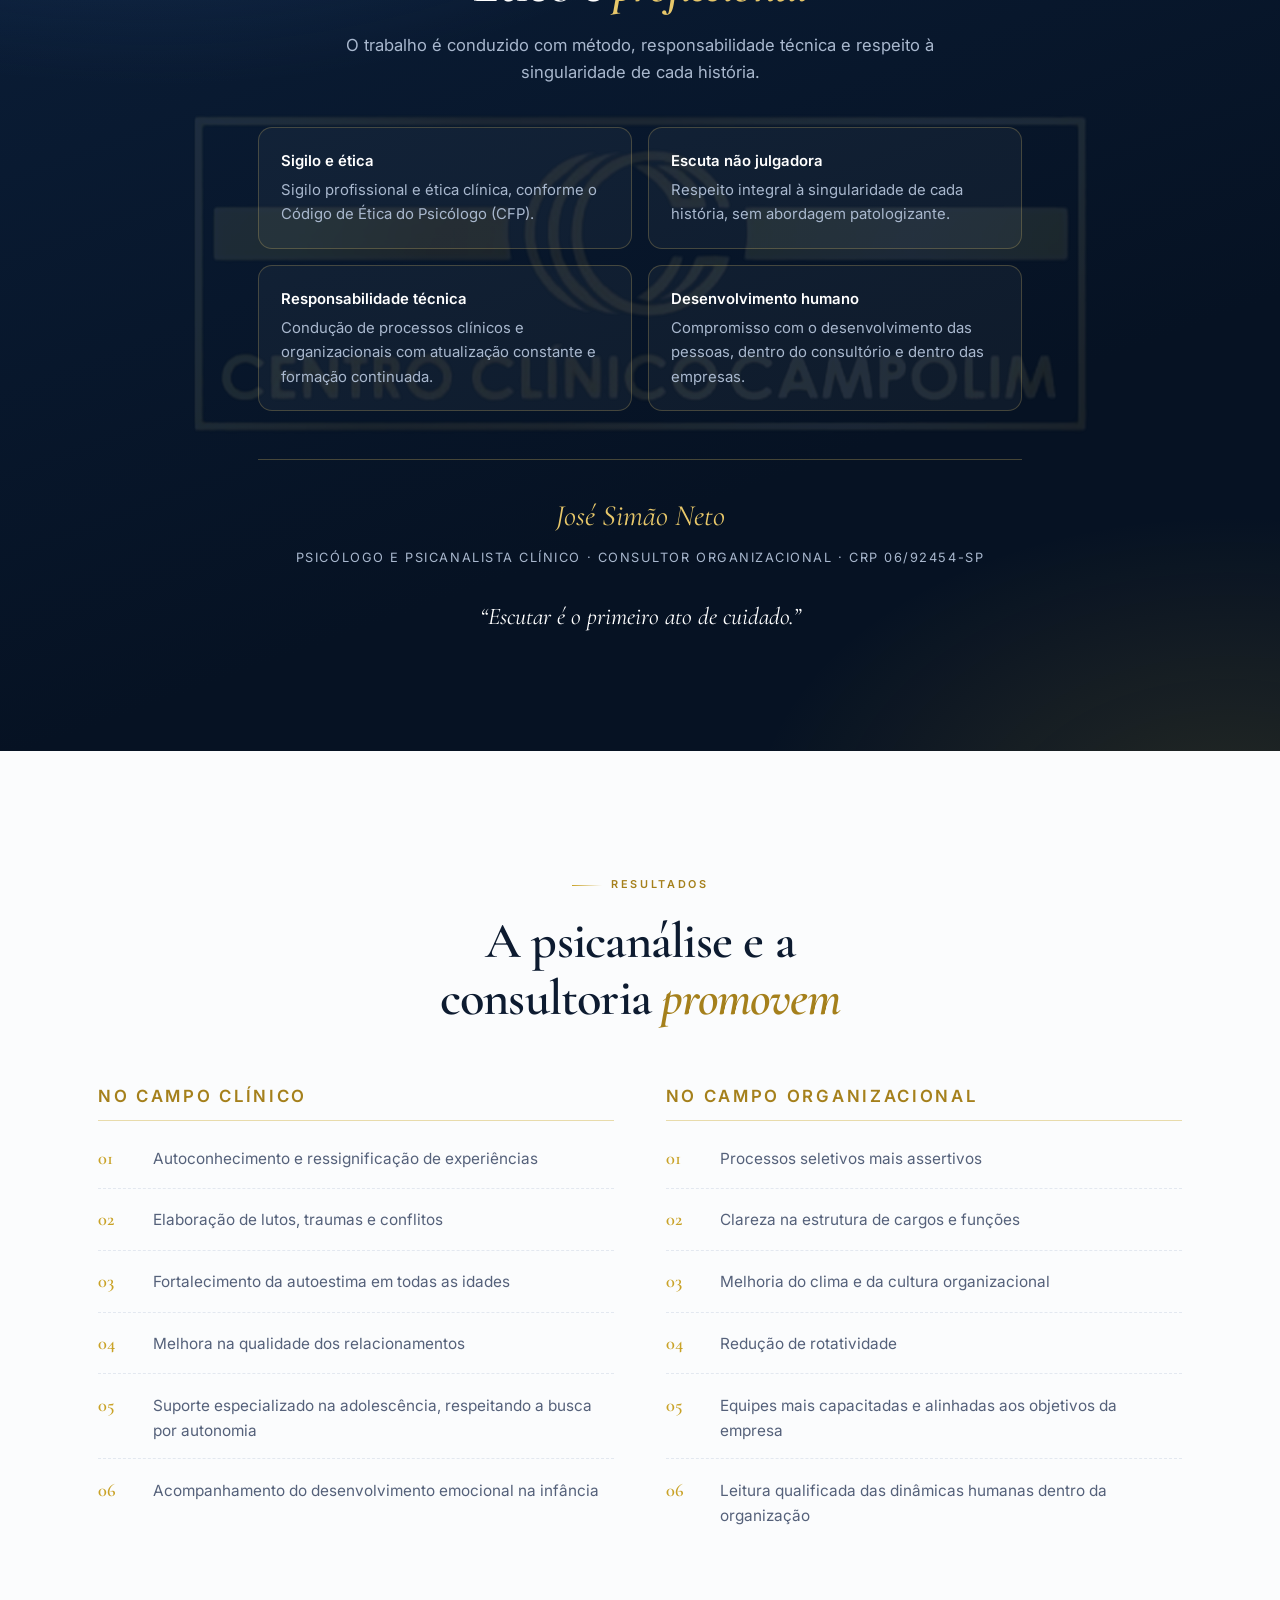
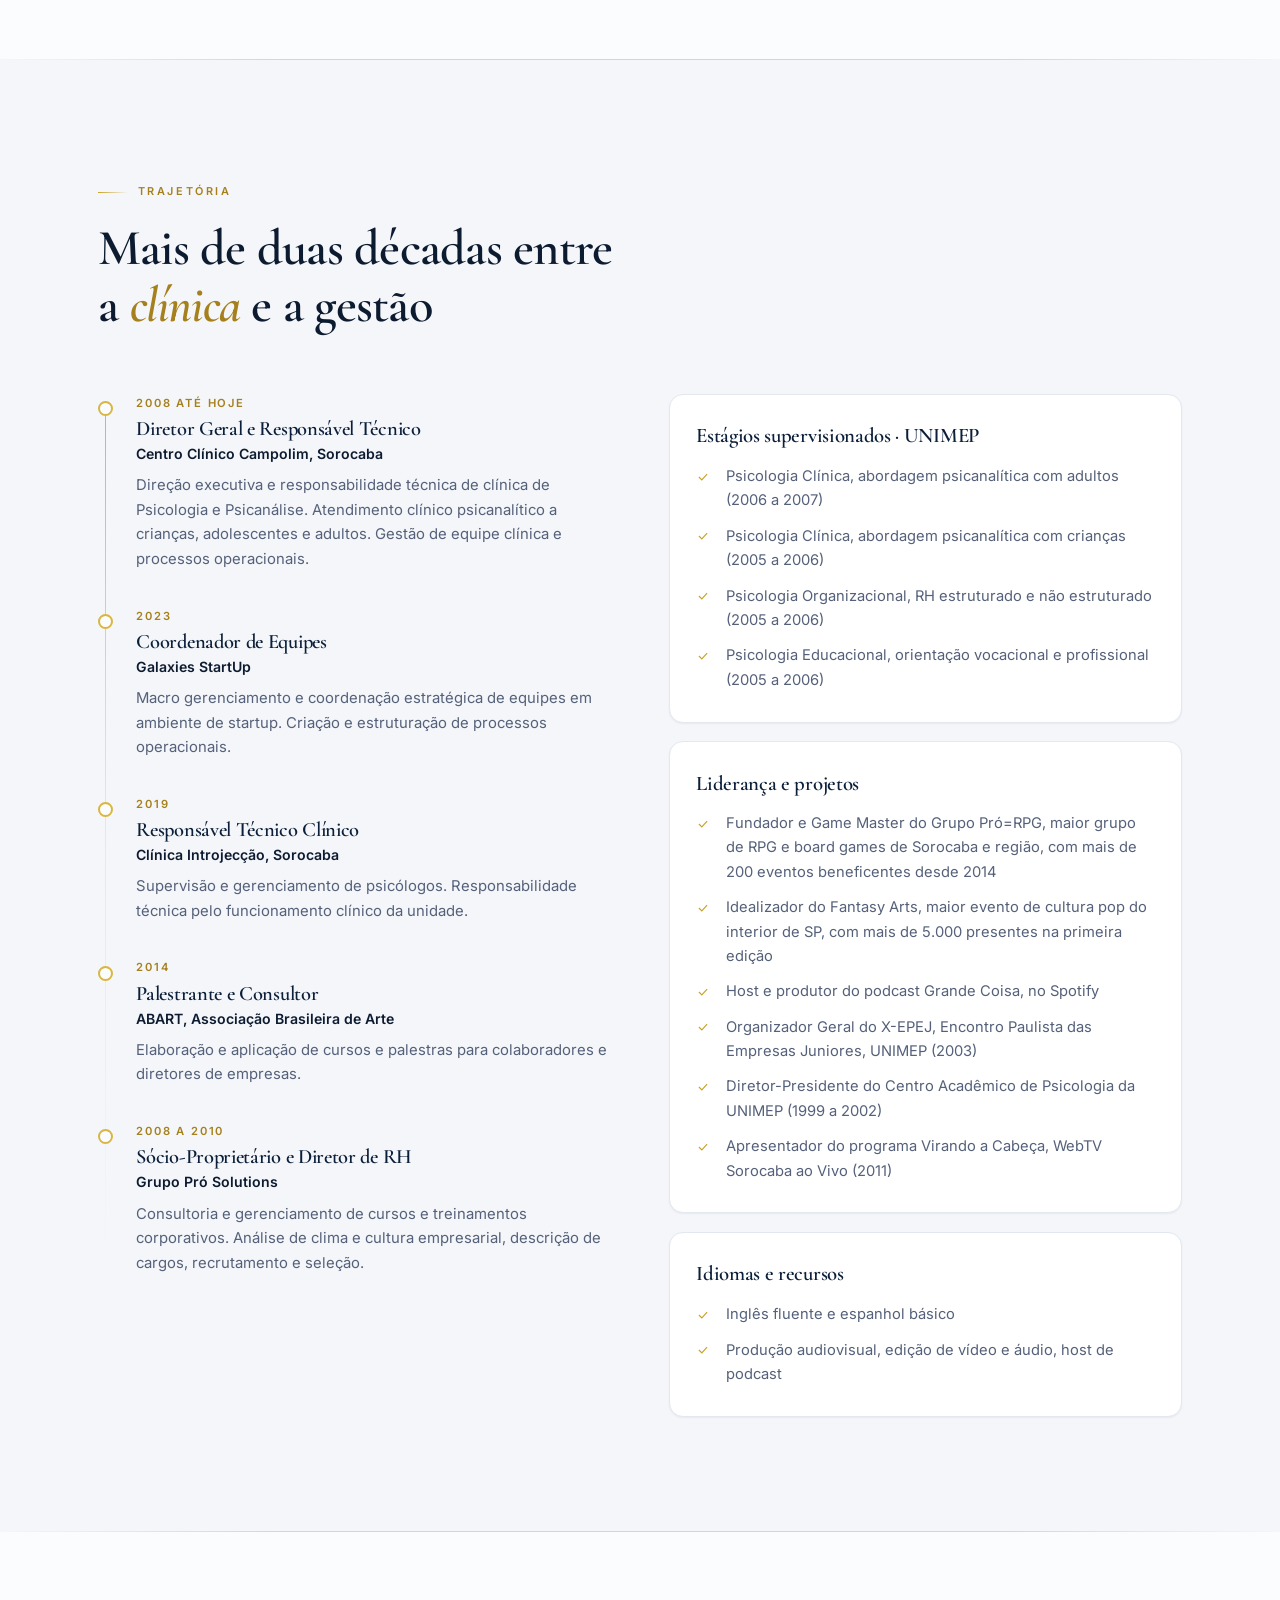
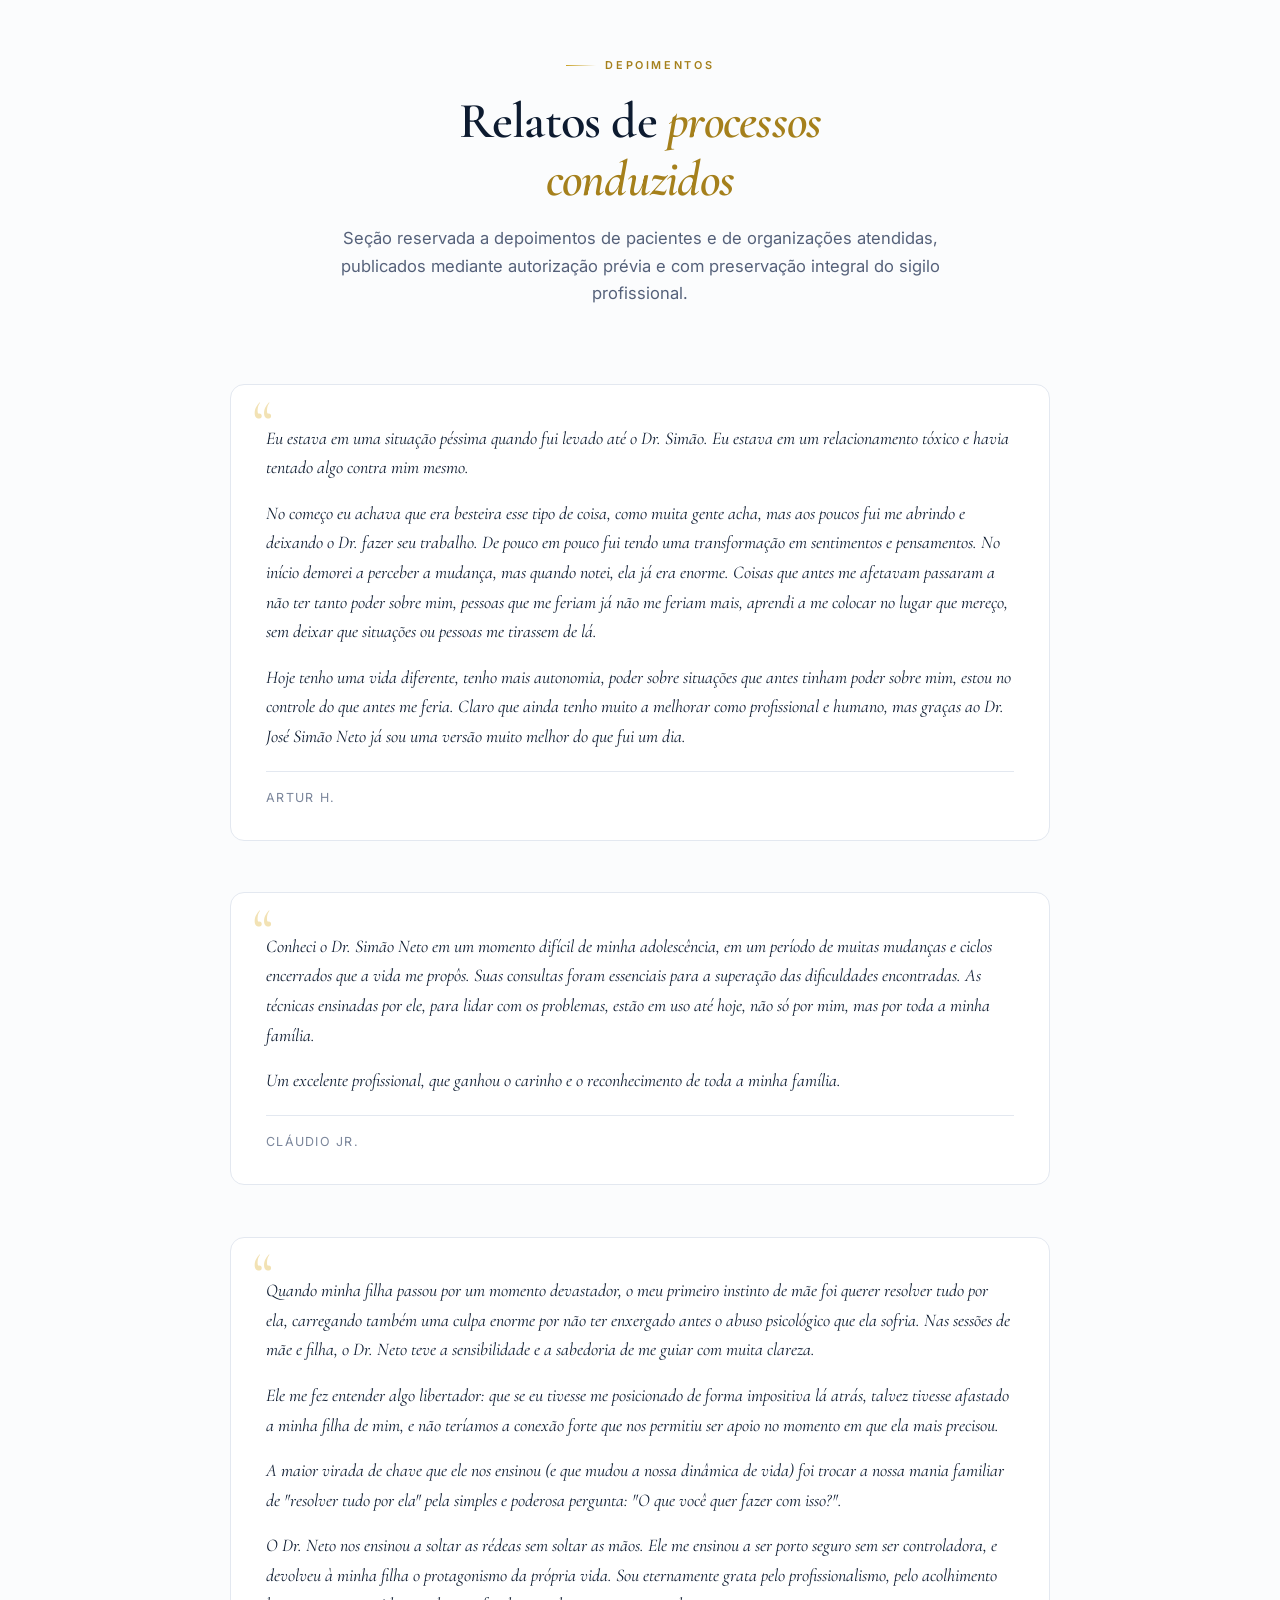
==== commit 46bae101: "Adiciona terceiro depoimento (Renata B.) Co-Authored-By: Claude Opus 4.8 <noreply@anthropic.com>" ====
--- a/index.html
+++ b/index.html
@@ -818,6 +818,24 @@
         <p>Um excelente profissional, que ganhou o carinho e o reconhecimento de toda a minha família.</p>
         <footer>Cláudio Jr.</footer>
       </blockquote>
+
+      <blockquote class="quote quote--feature reveal">
+        <p>Quando minha filha passou por um momento devastador, o meu primeiro instinto de mãe foi
+           querer resolver tudo por ela, carregando também uma culpa enorme por não ter enxergado
+           antes o abuso psicológico que ela sofria. Nas sessões de mãe e filha, o Dr. Neto teve a
+           sensibilidade e a sabedoria de me guiar com muita clareza.</p>
+        <p>Ele me fez entender algo libertador: que se eu tivesse me posicionado de forma impositiva
+           lá atrás, talvez tivesse afastado a minha filha de mim, e não teríamos a conexão forte que
+           nos permitiu ser apoio no momento em que ela mais precisou.</p>
+        <p>A maior virada de chave que ele nos ensinou (e que mudou a nossa dinâmica de vida) foi
+           trocar a nossa mania familiar de "resolver tudo por ela" pela simples e poderosa pergunta:
+           "O que você quer fazer com isso?".</p>
+        <p>O Dr. Neto nos ensinou a soltar as rédeas sem soltar as mãos. Ele me ensinou a ser porto
+           seguro sem ser controladora, e devolveu à minha filha o protagonismo da própria vida. Sou
+           eternamente grata pelo profissionalismo, pelo acolhimento humano e por ter sido uma luz tão
+           fundamental no nosso processo de cura.</p>
+        <footer>Renata B.</footer>
+      </blockquote>
     </div>
   </div>
 </section>
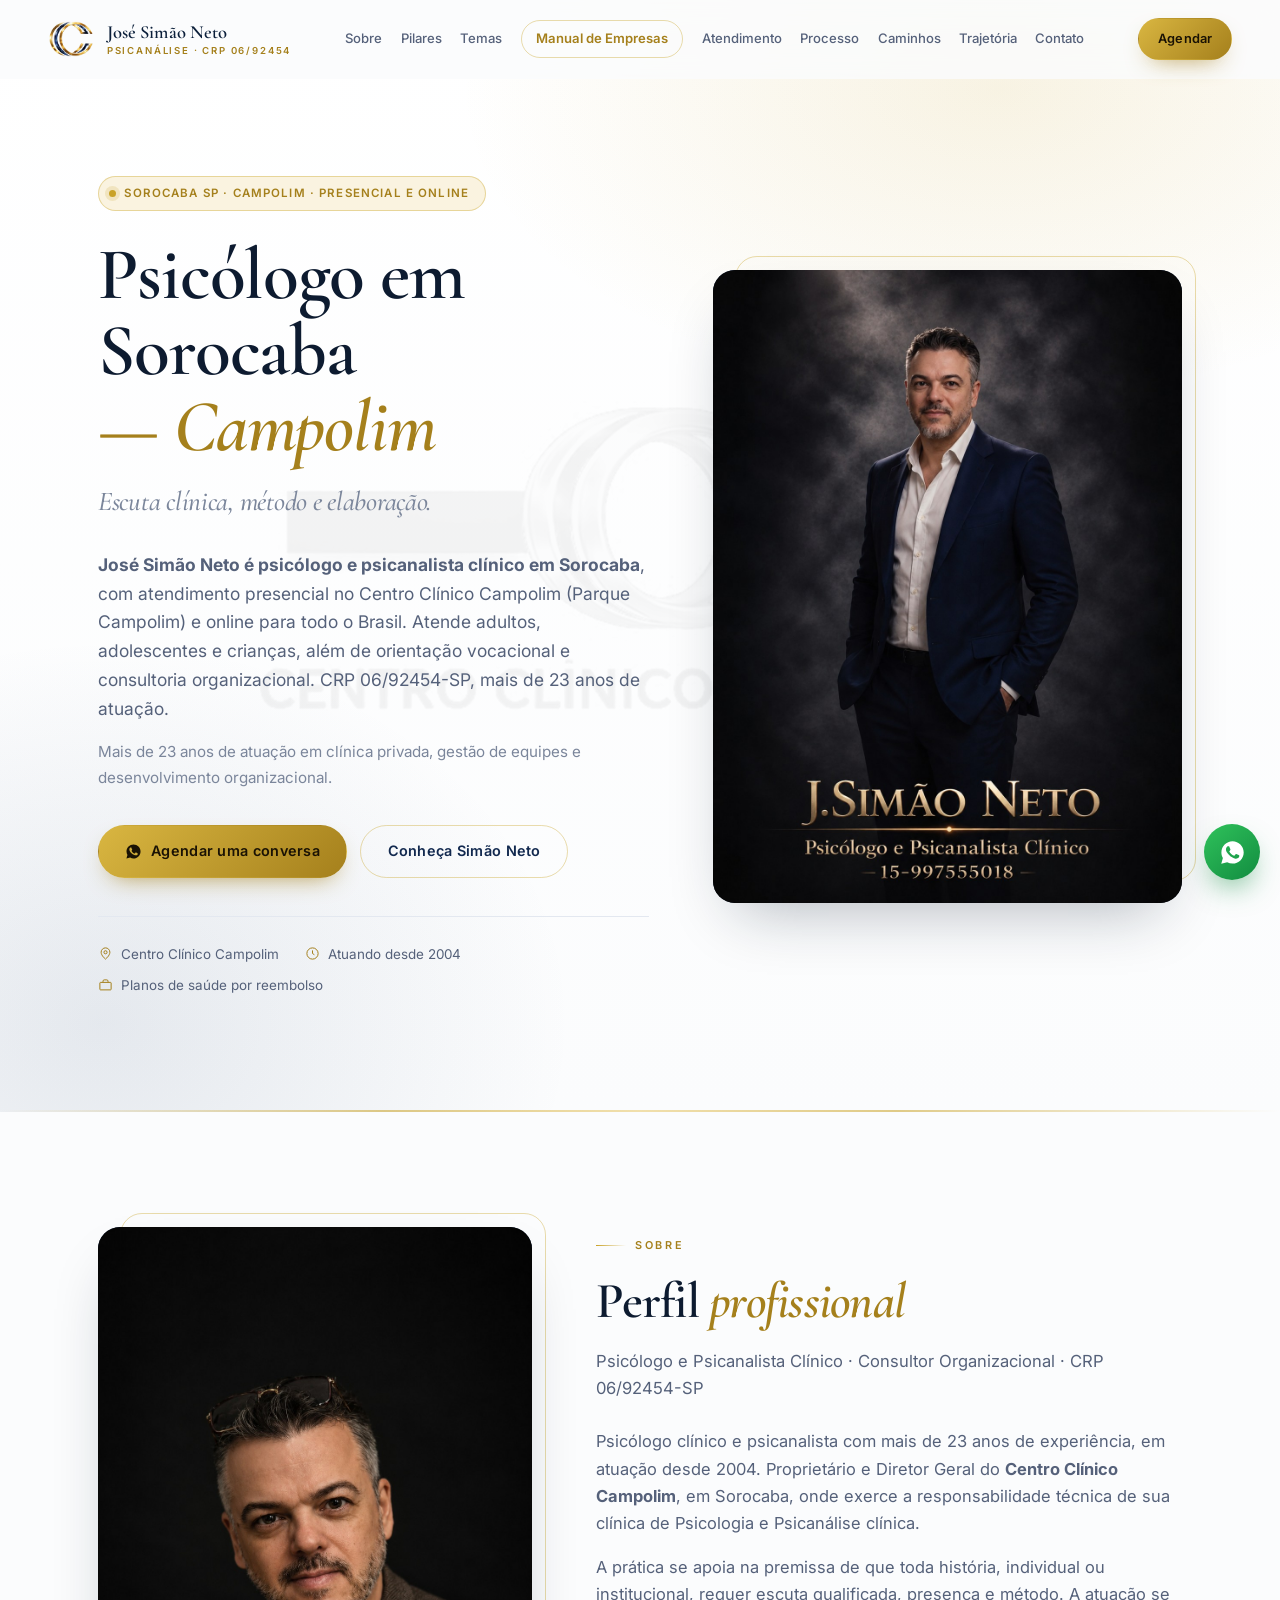
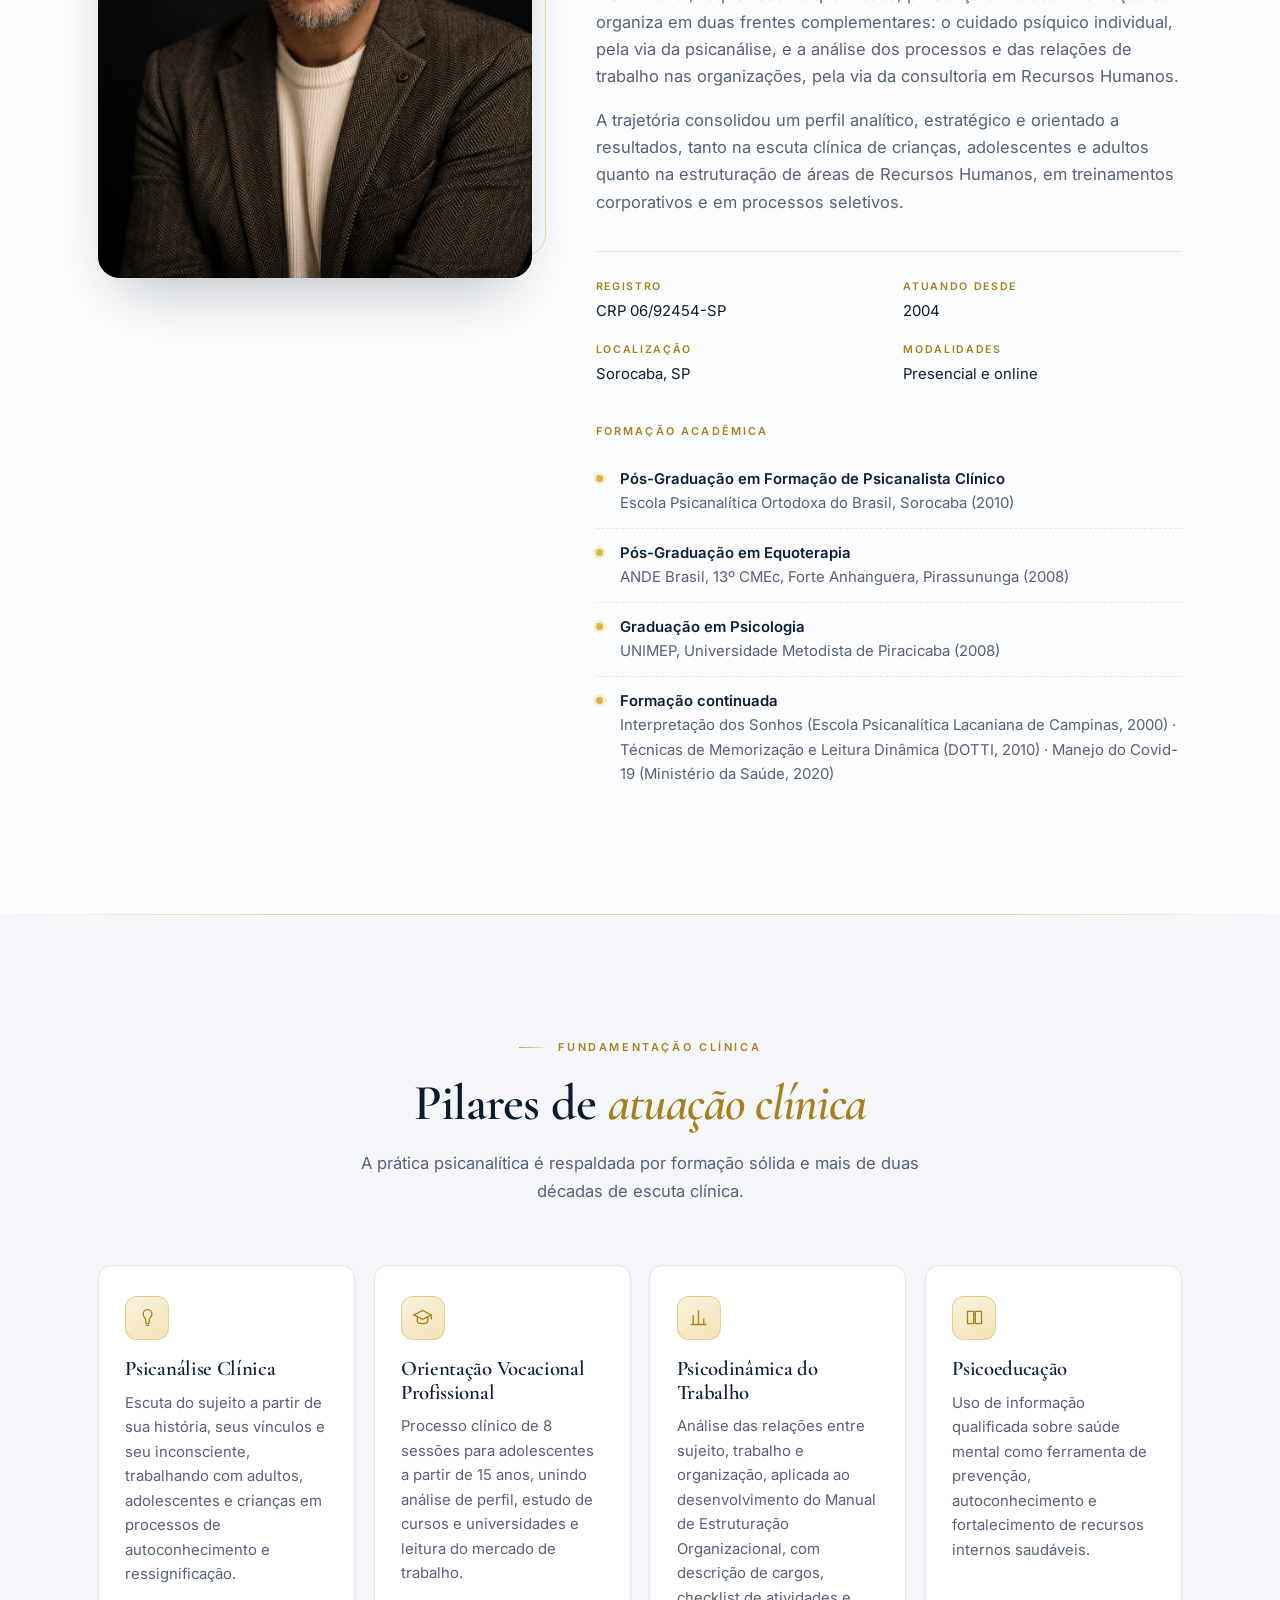
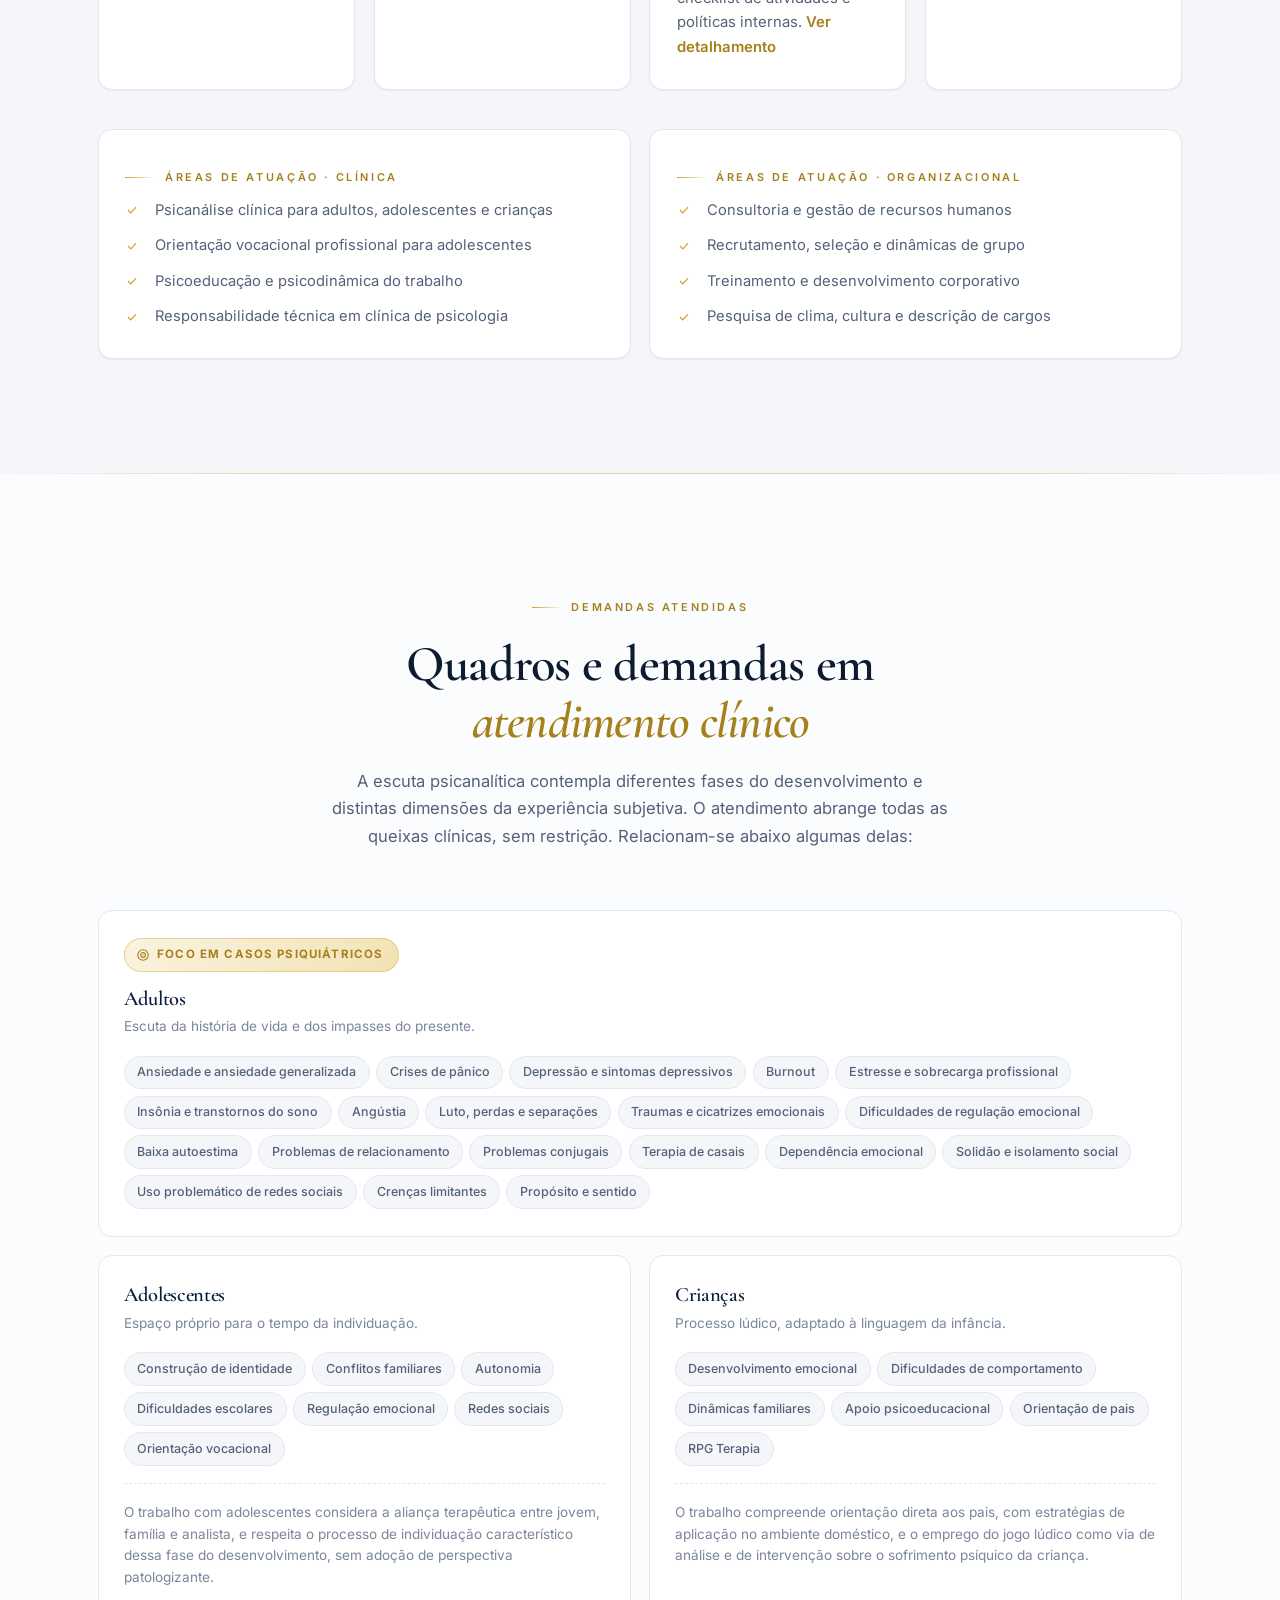
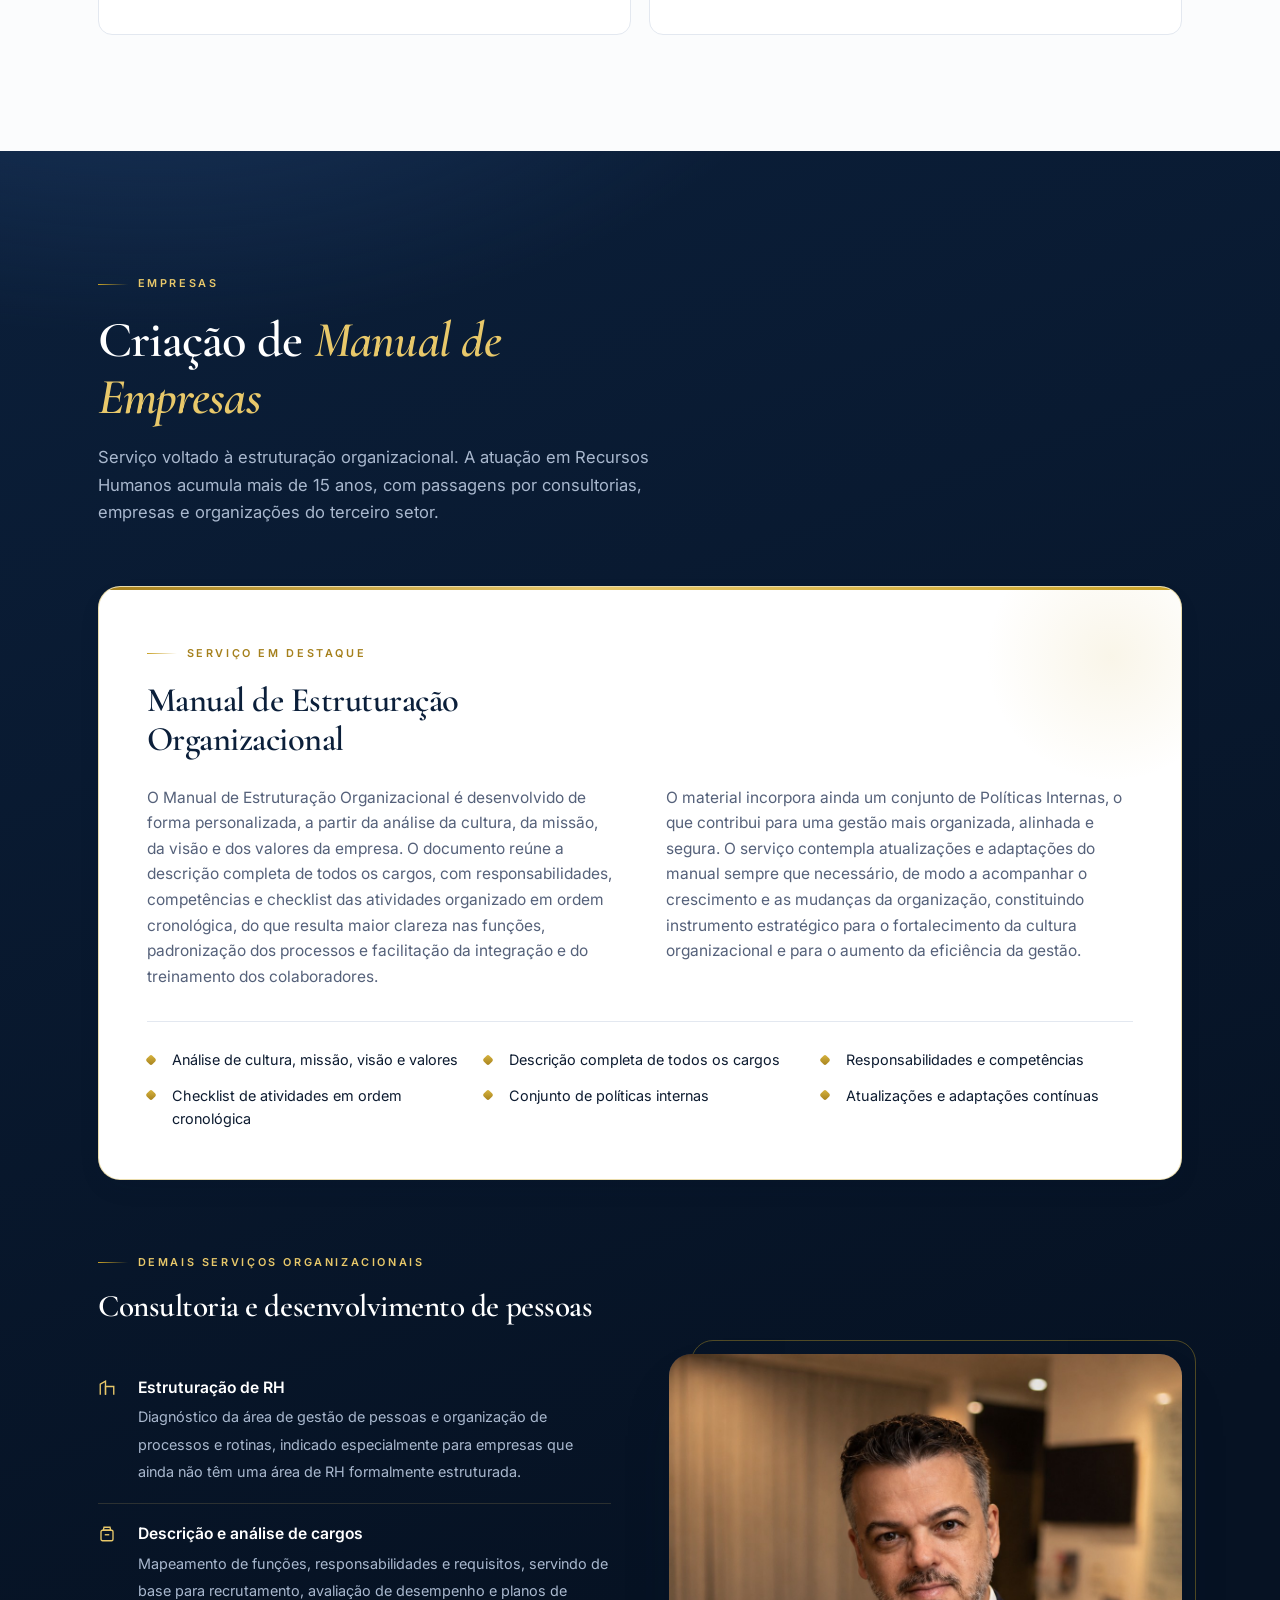
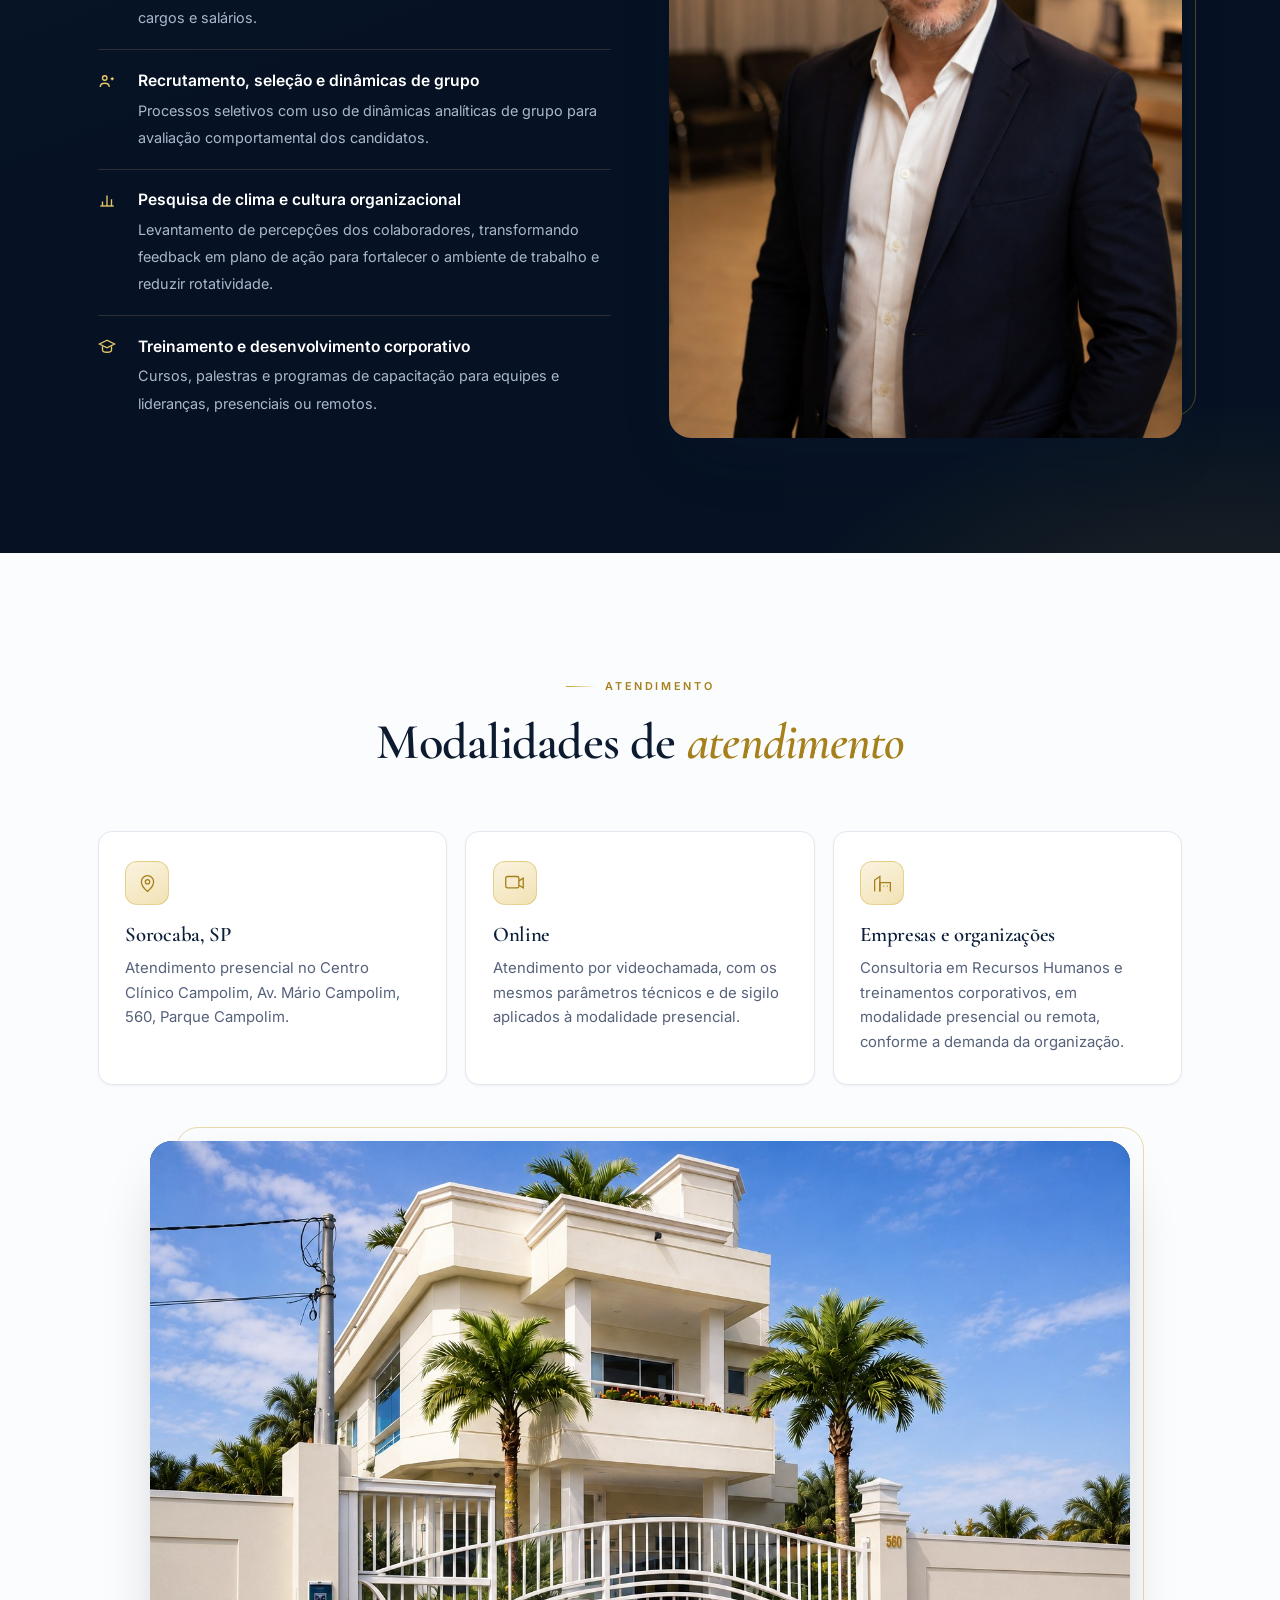
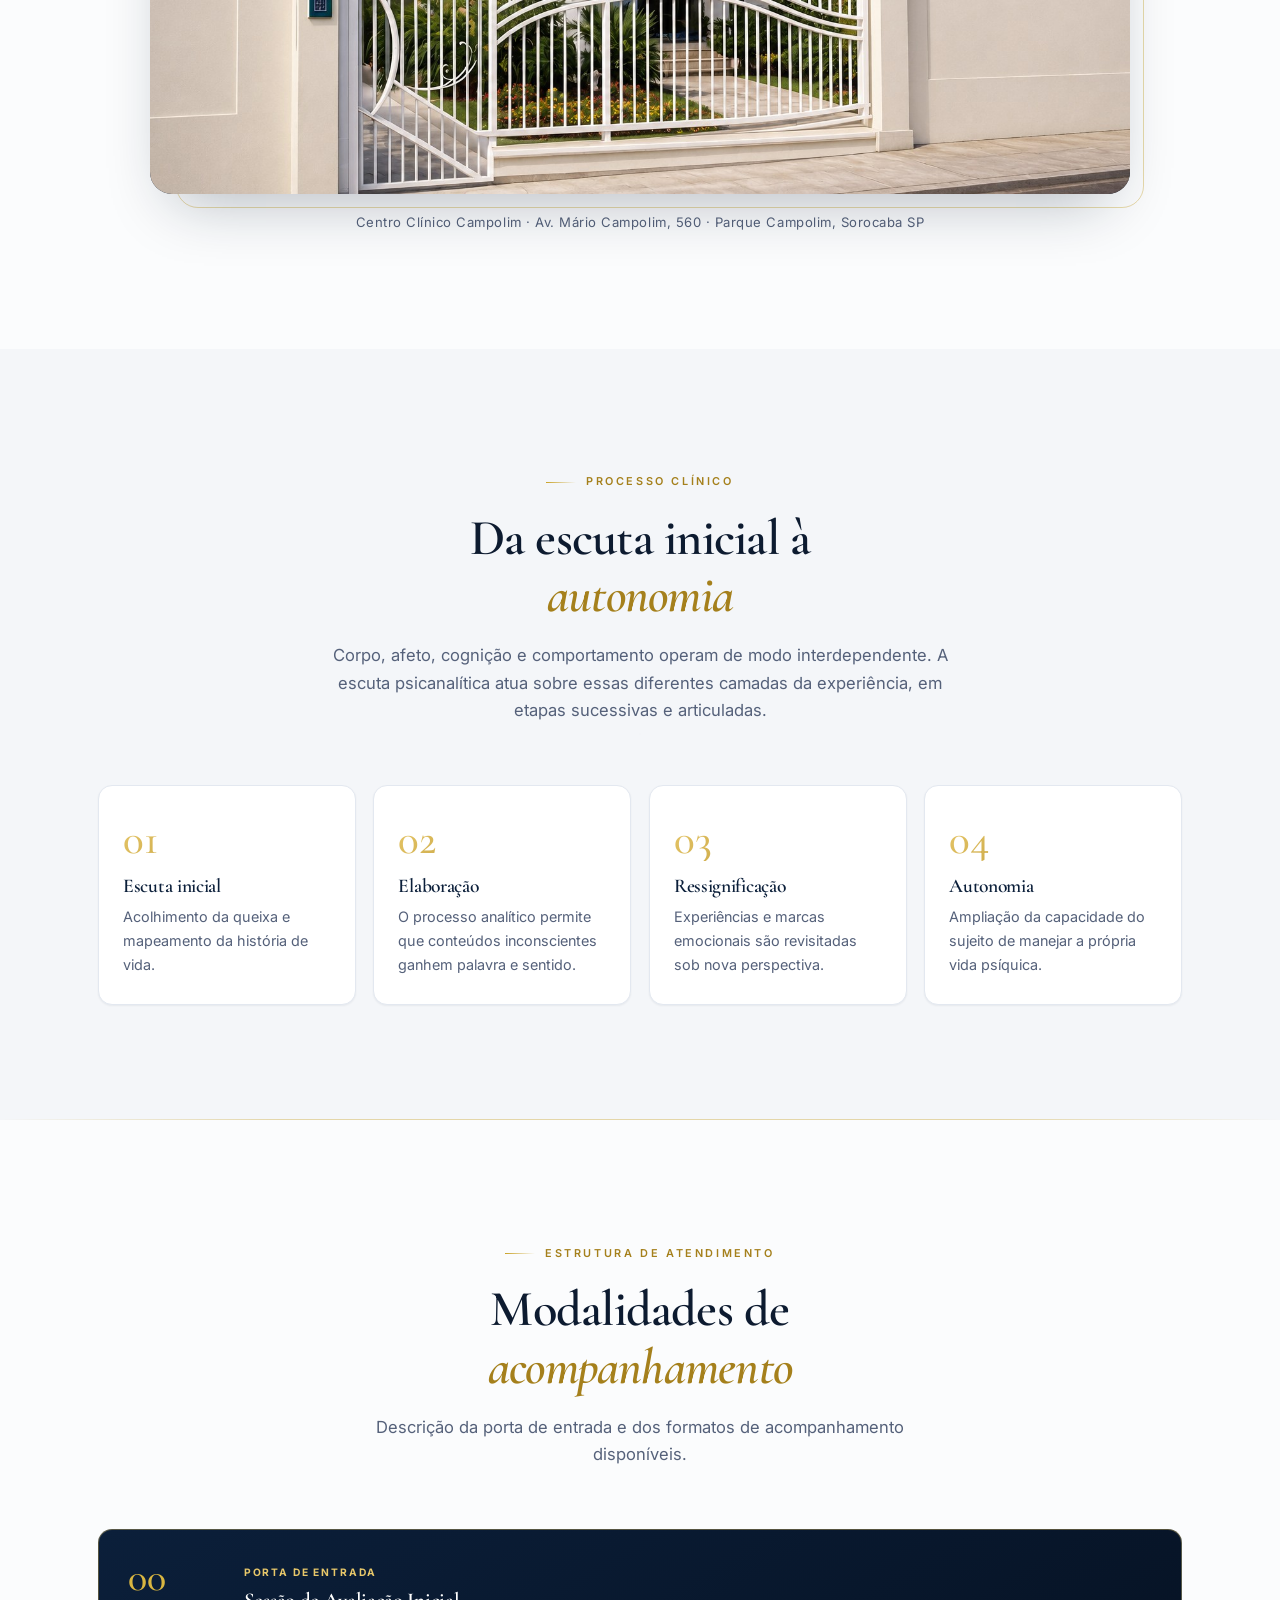
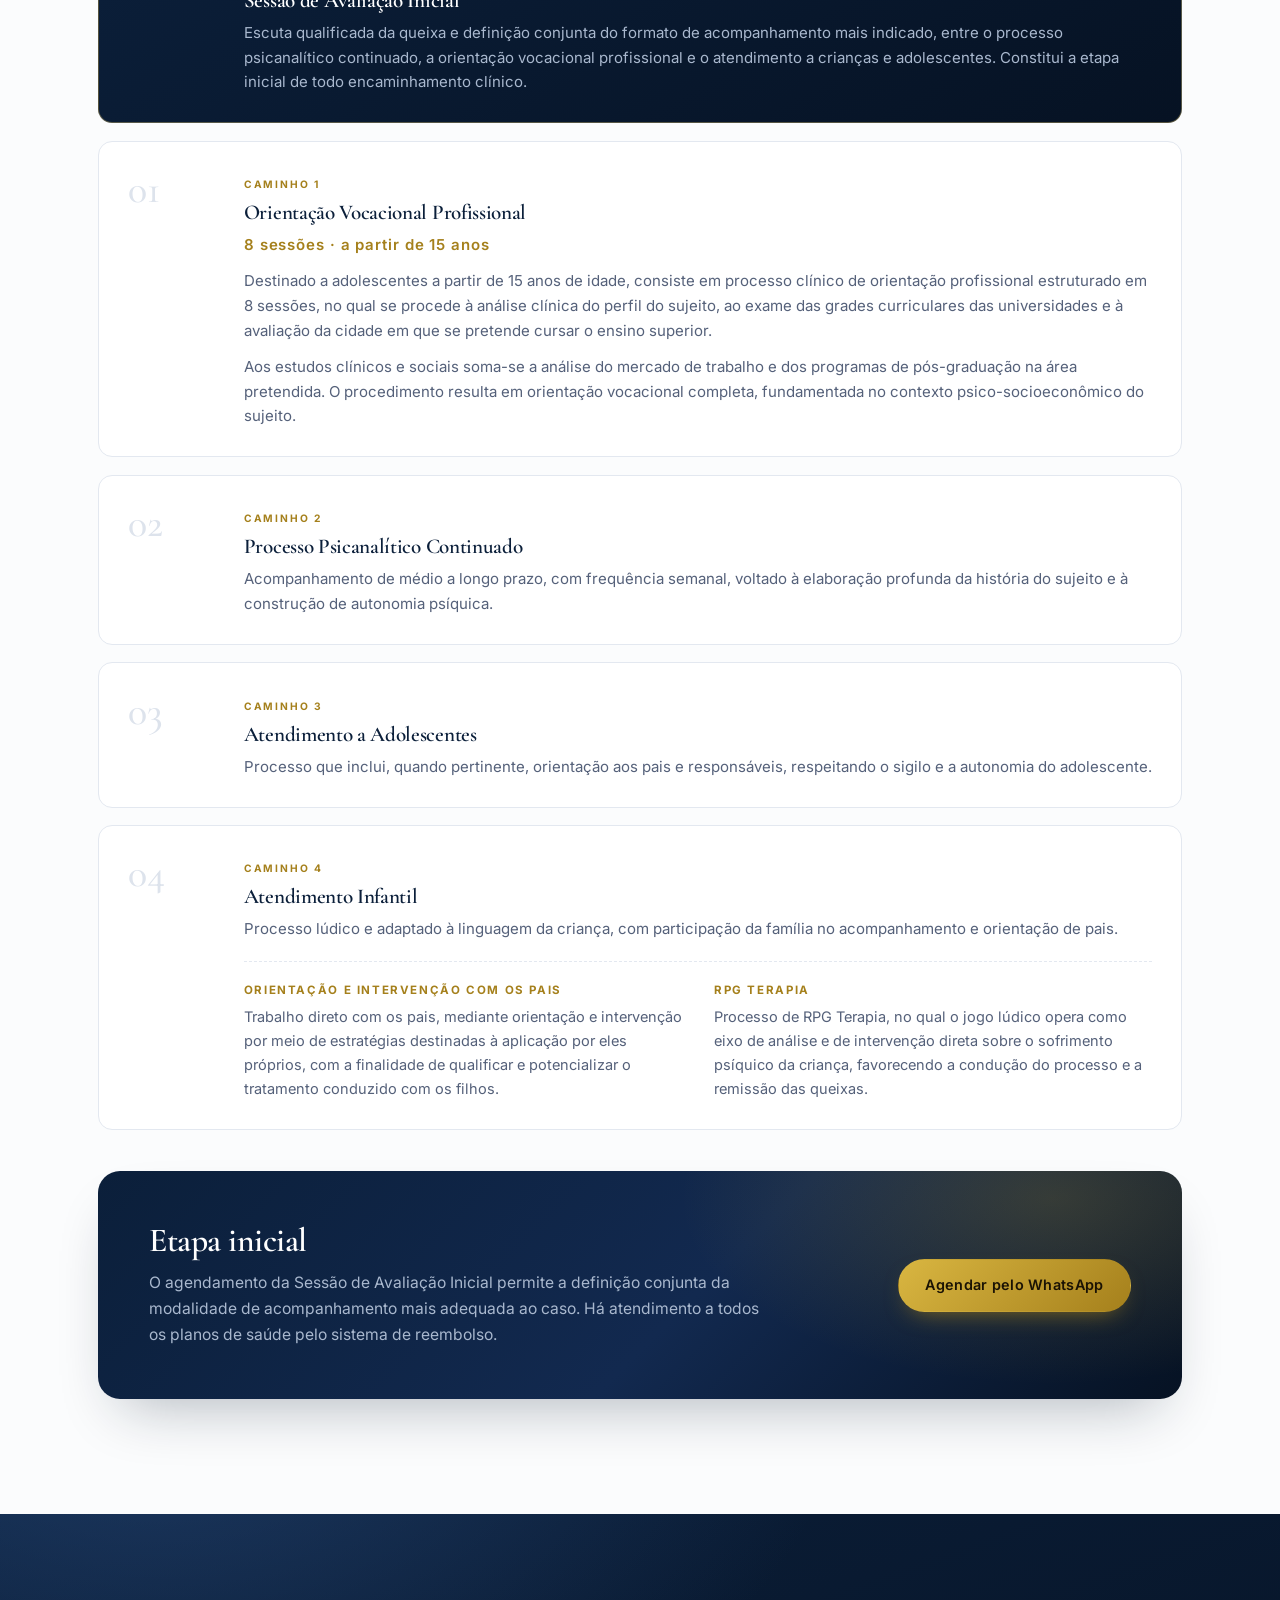
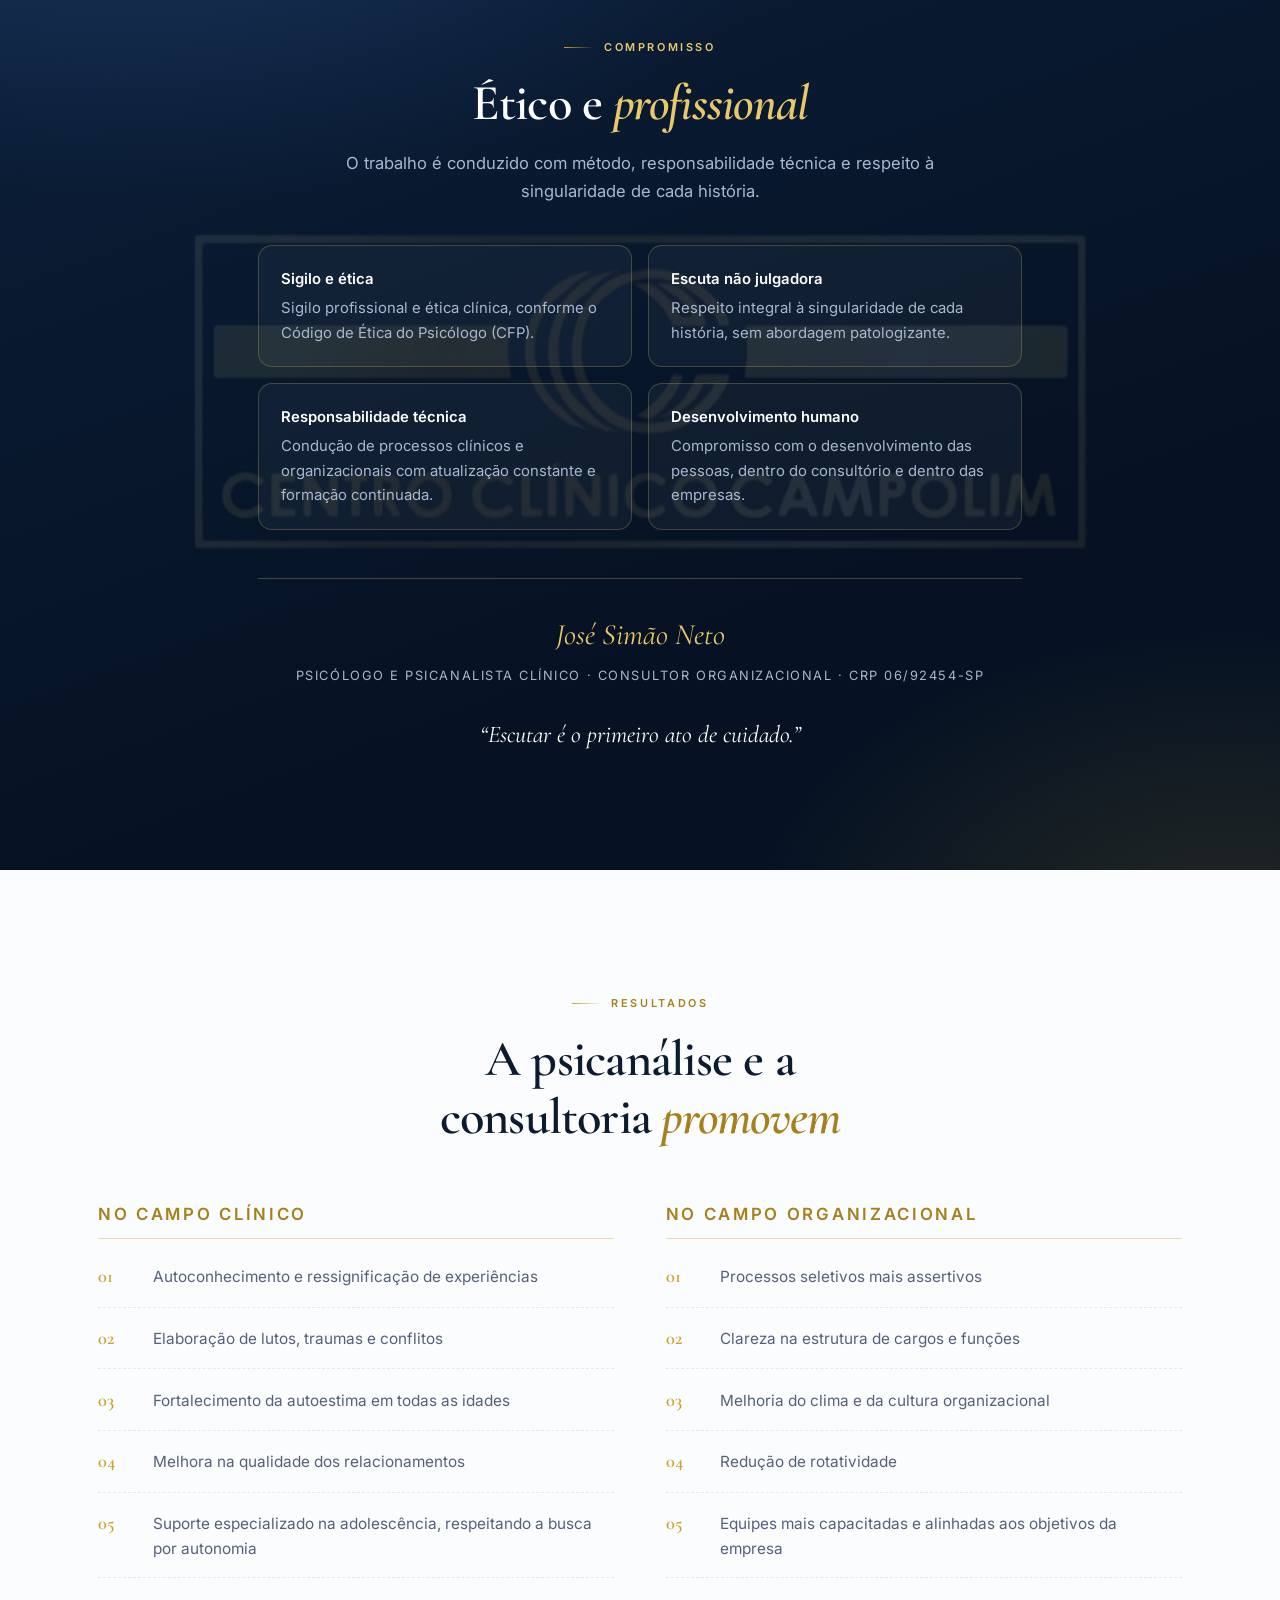
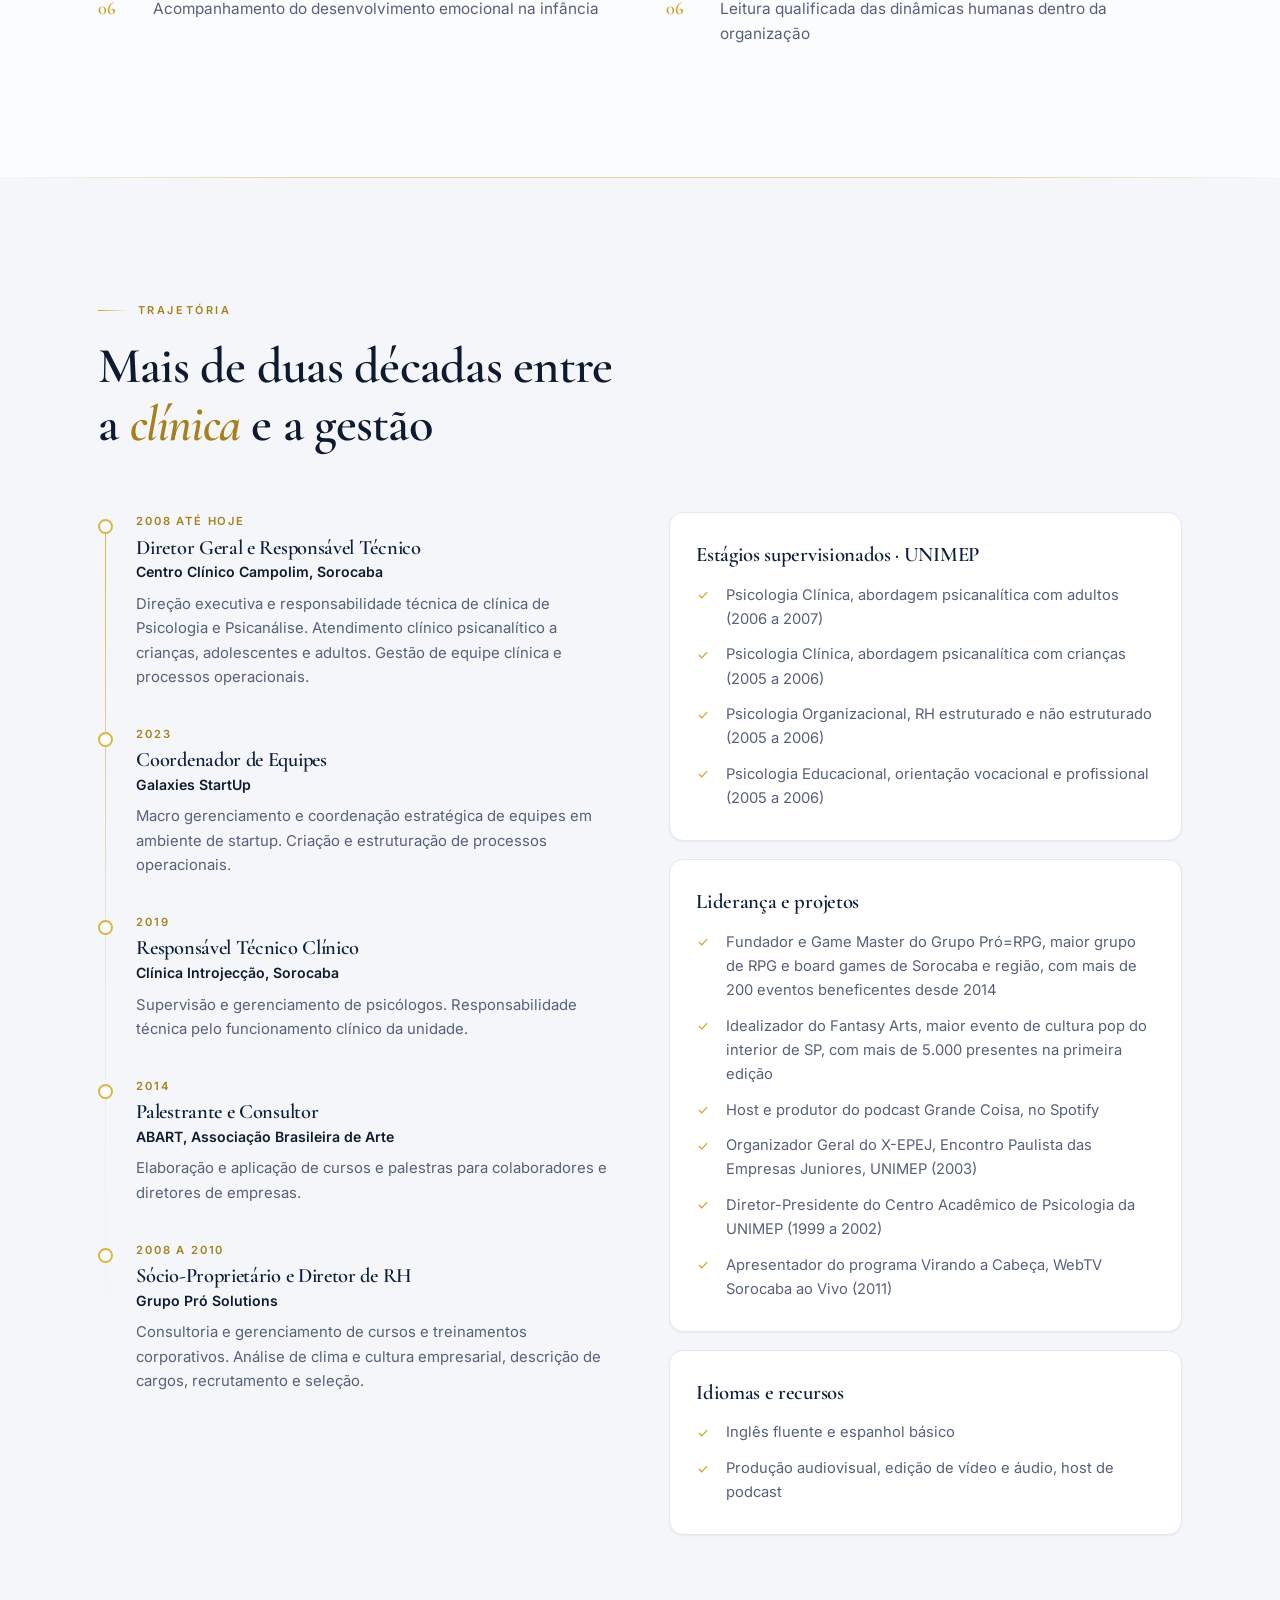
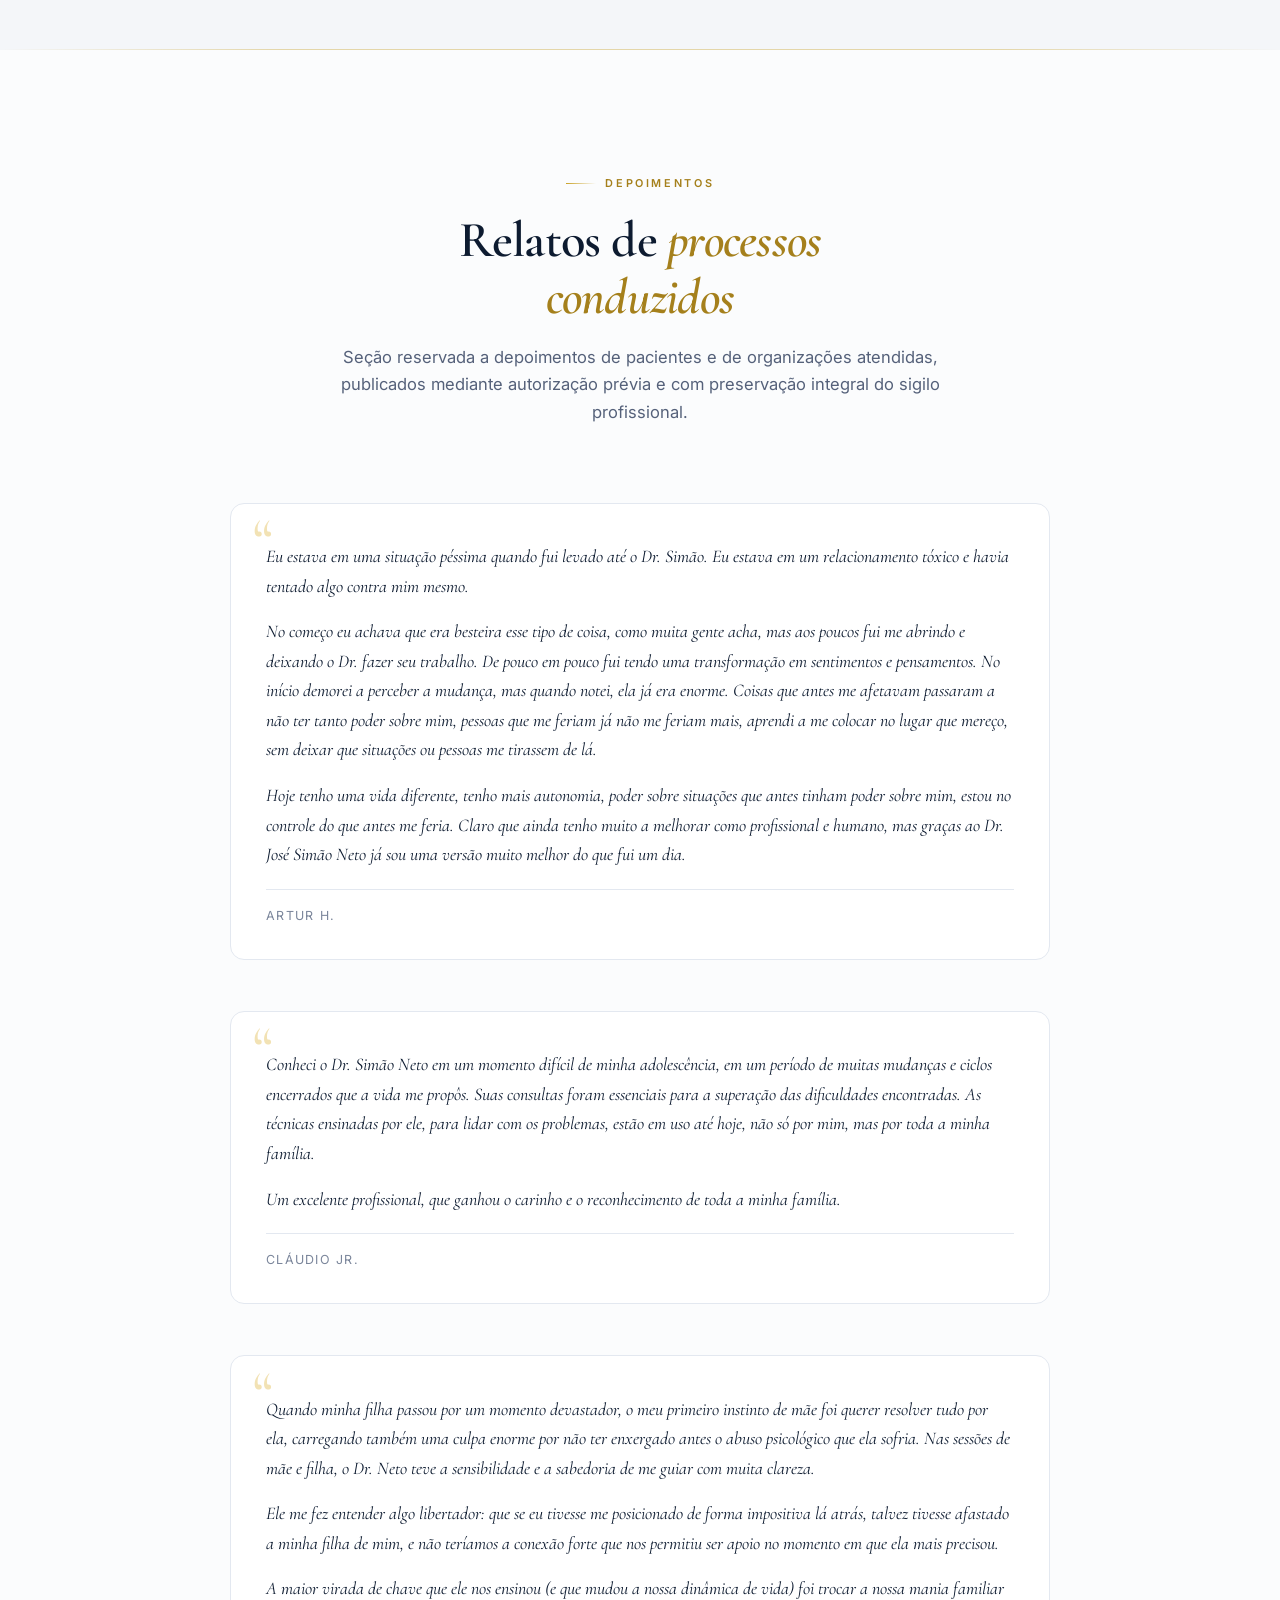
==== commit c971ba05: "Otimiza SEO e visibilidade em busca de IA - H1 com palavra-chave (Psicologo em Sorocaba - Campolim)," ====
--- a/index.html
+++ b/index.html
@@ -34,10 +34,17 @@
 {
   "@context": "https://schema.org",
   "@type": "Psychologist",
+  "@id": "https://jsimaoneto.github.io/psimaoneto/#psicologo",
   "name": "José Simão Neto",
-  "description": "Psicólogo e Psicanalista Clínico, Consultor Organizacional",
+  "alternateName": "Psicólogo José Simão Neto — Campolim, Sorocaba",
+  "url": "https://jsimaoneto.github.io/psimaoneto/",
+  "image": "https://jsimaoneto.github.io/psimaoneto/imagens/hero.jpg",
+  "logo": "https://jsimaoneto.github.io/psimaoneto/imagens/logo.png",
+  "description": "Psicólogo e psicanalista clínico em Sorocaba, no bairro Campolim. Atendimento presencial no Centro Clínico Campolim e online para adultos, adolescentes e crianças. Consultor organizacional. CRP 06/92454-SP, mais de 23 anos de atuação.",
   "telephone": "+55-15-99755-5018",
   "email": "jsimaoneto@gmail.com",
+  "priceRange": "$$",
+  "currenciesAccepted": "BRL",
   "address": {
     "@type": "PostalAddress",
     "streetAddress": "Av. Mário Campolim, 560, Parque Campolim",
@@ -46,8 +53,73 @@
     "postalCode": "18047-600",
     "addressCountry": "BR"
   },
+  "geo": {
+    "@type": "GeoCoordinates",
+    "latitude": -23.5064,
+    "longitude": -47.4527
+  },
+  "hasMap": "https://www.google.com/maps?q=Av.+M%C3%A1rio+Campolim,+560,+Parque+Campolim,+Sorocaba+-+SP",
   "worksFor": { "@type": "MedicalClinic", "name": "Centro Clínico Campolim" },
-  "areaServed": "Sorocaba e região, atendimento online em todo o mundo"
+  "areaServed": [
+    { "@type": "City", "name": "Sorocaba" },
+    { "@type": "Place", "name": "Parque Campolim, Sorocaba" },
+    { "@type": "AdministrativeArea", "name": "Região de Sorocaba, SP" }
+  ],
+  "knowsAbout": [
+    "Psicanálise clínica",
+    "Psicoterapia para adultos, adolescentes e crianças",
+    "Ansiedade, depressão e síndrome de pânico",
+    "Burnout e estresse profissional",
+    "Luto, traumas e relacionamentos",
+    "Orientação vocacional profissional",
+    "Psicodinâmica do trabalho e consultoria organizacional"
+  ],
+  "knowsLanguage": ["pt-BR", "en", "es"],
+  "availableService": [
+    { "@type": "MedicalTherapy", "name": "Psicanálise clínica para adultos" },
+    { "@type": "MedicalTherapy", "name": "Atendimento psicológico para adolescentes" },
+    { "@type": "MedicalTherapy", "name": "Atendimento psicológico infantil (RPG Terapia)" },
+    { "@type": "Service", "name": "Orientação Vocacional Profissional" },
+    { "@type": "Service", "name": "Consultoria organizacional e Manual de Estruturação Organizacional" }
+  ],
+  "availableChannel": {
+    "@type": "ServiceChannel",
+    "availableLanguage": "pt-BR",
+    "serviceUrl": "https://wa.me/5515997555018"
+  },
+  "aggregateRating": {
+    "@type": "AggregateRating",
+    "ratingValue": "5",
+    "reviewCount": "4",
+    "bestRating": "5",
+    "worstRating": "1"
+  },
+  "review": [
+    {
+      "@type": "Review",
+      "author": { "@type": "Person", "name": "Artur H." },
+      "reviewRating": { "@type": "Rating", "ratingValue": "5", "bestRating": "5" },
+      "reviewBody": "Eu estava em uma situação péssima quando fui levado até o Dr. Simão. Aos poucos fui me abrindo e tive uma transformação em sentimentos e pensamentos. Hoje tenho uma vida diferente, com mais autonomia. Graças ao Dr. José Simão Neto já sou uma versão muito melhor do que fui um dia."
+    },
+    {
+      "@type": "Review",
+      "author": { "@type": "Person", "name": "Cláudio Jr." },
+      "reviewRating": { "@type": "Rating", "ratingValue": "5", "bestRating": "5" },
+      "reviewBody": "Conheci o Dr. Simão Neto em um momento difícil da minha adolescência. Suas consultas foram essenciais para a superação das dificuldades. Um excelente profissional, que ganhou o carinho e o reconhecimento de toda a minha família."
+    },
+    {
+      "@type": "Review",
+      "author": { "@type": "Person", "name": "Renata B." },
+      "reviewRating": { "@type": "Rating", "ratingValue": "5", "bestRating": "5" },
+      "reviewBody": "Nas sessões de mãe e filha, o Dr. Neto teve a sensibilidade e a sabedoria de me guiar com muita clareza. Ele nos ensinou a soltar as rédeas sem soltar as mãos e devolveu à minha filha o protagonismo da própria vida. Sou eternamente grata pelo profissionalismo e pelo acolhimento humano."
+    },
+    {
+      "@type": "Review",
+      "author": { "@type": "Person", "name": "Gabi B." },
+      "reviewRating": { "@type": "Rating", "ratingValue": "5", "bestRating": "5" },
+      "reviewBody": "Me mudei para Sorocaba e estava com dificuldade de adaptação. O Neto me ajudou a enfrentar a dor de um luto e a superar um divórcio muito difícil. Sou muito grata por toda a força, o apoio e o entendimento nesses anos."
+    }
+  ]
 }
 </script>
 </head>
@@ -126,14 +198,16 @@
 <section class="hero">
   <div class="wrap hero__grid">
     <div class="hero__text reveal">
-      <span class="hero__badge"><span class="dot"></span> Sorocaba SP · Presencial e Online</span>
-
-      <h1>Escuta clínica, método e<em>elaboração.</em></h1>
+      <span class="hero__badge"><span class="dot"></span> Sorocaba SP · Campolim · Presencial e Online</span>
+
+      <h1>Psicólogo em Sorocaba<em>— Campolim</em></h1>
+      <p class="hero__subtitle">Escuta clínica, método e elaboração.</p>
 
       <p class="hero__lead">
-        Prática em psicanálise clínica e em consultoria organizacional, orientada à compreensão da história
-        do sujeito, à ressignificação de experiências e à estruturação de processos, individuais ou
-        institucionais, mais consistentes e sustentáveis.
+        <strong>José Simão Neto é psicólogo e psicanalista clínico em Sorocaba</strong>, com atendimento
+        presencial no Centro Clínico Campolim (Parque Campolim) e online para todo o Brasil. Atende adultos,
+        adolescentes e crianças, além de orientação vocacional e consultoria organizacional.
+        CRP 06/92454-SP, mais de 23 anos de atuação.
       </p>
       <p class="hero__note">
         Mais de 23 anos de atuação em clínica privada, gestão de equipes e desenvolvimento organizacional.
@@ -836,6 +910,22 @@
            fundamental no nosso processo de cura.</p>
         <footer>Renata B.</footer>
       </blockquote>
+
+      <blockquote class="quote quote--feature reveal">
+        <p>Primeiramente, queria contar a minha experiência. Há cerca de 10 anos, me mudei para
+           Sorocaba e estava com dificuldade de adaptação. Foi assim que conheci o Neto, que me
+           orientou a lidar com isso. Tive uma grande evolução e um novo entendimento sobre as coisas,
+           graças a ele. Por alguns problemas financeiros, precisei interromper o tratamento.</p>
+        <p>Há cerca de 2 anos voltei a me consultar com o doutor, por vários motivos. Havia uma morte
+           que eu fingia não ter acontecido, e ele me ajudou a enfrentar a dor, a superar e a entender
+           que é normal sentir saudade, mas que a vida continua.</p>
+        <p>Passei também por um divórcio muito difícil e, se não fossem as orientações e a sabedoria
+           dele, não sei como teria superado.</p>
+        <p>Resumindo, sou muito grata ao Neto por toda a força, o apoio e o entendimento que tive
+           nesses anos, além de compreender a minha situação e acolher a minha dor. Parabéns por toda
+           a dedicação.</p>
+        <footer>Gabi B.</footer>
+      </blockquote>
     </div>
   </div>
 </section>
@@ -859,6 +949,90 @@
     </figure>
   </div>
 </section>
+
+<!-- ==================== FAQ ==================== -->
+<section class="section" id="faq">
+  <div class="wrap">
+    <div class="section-head section-head--center reveal">
+      <span class="eyebrow">Perguntas frequentes</span>
+      <h2 class="section-title">Dúvidas sobre o <em>atendimento</em></h2>
+      <p class="section-lead">
+        Respostas objetivas às perguntas mais comuns de quem procura um psicólogo em Sorocaba, no Campolim.
+      </p>
+    </div>
+
+    <div class="faq">
+      <article class="faq__item reveal">
+        <h3 class="faq__q">Onde fica o psicólogo José Simão Neto em Sorocaba?</h3>
+        <p class="faq__a">O atendimento presencial acontece no Centro Clínico Campolim, na Av. Mário Campolim, 560, Parque Campolim, Sorocaba SP (CEP 18047-600). José Simão Neto é proprietário, diretor geral e responsável técnico da clínica desde 2008.</p>
+      </article>
+
+      <article class="faq__item reveal">
+        <h3 class="faq__q">O atendimento é presencial ou online?</h3>
+        <p class="faq__a">Ambos. As consultas presenciais são no Campolim, em Sorocaba, e há atendimento online por videochamada para todo o Brasil, com os mesmos parâmetros técnicos e de sigilo da modalidade presencial.</p>
+      </article>
+
+      <article class="faq__item reveal">
+        <h3 class="faq__q">Quais idades e queixas são atendidas?</h3>
+        <p class="faq__a">São atendidos adultos, adolescentes e crianças. A escuta psicanalítica contempla todas as queixas clínicas, entre elas ansiedade, síndrome do pânico, depressão, burnout, estresse, insônia, luto, traumas, problemas de relacionamento e conjugais, além de orientação vocacional profissional para adolescentes a partir de 15 anos.</p>
+      </article>
+
+      <article class="faq__item reveal">
+        <h3 class="faq__q">O psicólogo atende por convênio ou plano de saúde?</h3>
+        <p class="faq__a">O atendimento é particular, com emissão de recibo para reembolso. São atendidos todos os planos de saúde pelo sistema de reembolso.</p>
+      </article>
+
+      <article class="faq__item reveal">
+        <h3 class="faq__q">Como agendar uma consulta?</h3>
+        <p class="faq__a">O agendamento é feito diretamente pelo WhatsApp (15) 99755-5018 ou pelo e-mail jsimaoneto@gmail.com. O primeiro encontro é a Sessão de Avaliação Inicial, na qual se define, em conjunto, o formato de acompanhamento mais adequado ao caso.</p>
+      </article>
+
+      <article class="faq__item reveal">
+        <h3 class="faq__q">Qual a diferença entre psicólogo e psicanalista?</h3>
+        <p class="faq__a">José Simão Neto é psicólogo clínico (CRP 06/92454-SP) com formação e prática em psicanálise. O trabalho psicanalítico parte da escuta da história do sujeito e do inconsciente, voltado à elaboração, à ressignificação de experiências e à construção de autonomia psíquica.</p>
+      </article>
+    </div>
+  </div>
+</section>
+
+<script type="application/ld+json">
+{
+  "@context": "https://schema.org",
+  "@type": "FAQPage",
+  "mainEntity": [
+    {
+      "@type": "Question",
+      "name": "Onde fica o psicólogo José Simão Neto em Sorocaba?",
+      "acceptedAnswer": { "@type": "Answer", "text": "O atendimento presencial acontece no Centro Clínico Campolim, na Av. Mário Campolim, 560, Parque Campolim, Sorocaba SP (CEP 18047-600). José Simão Neto é proprietário, diretor geral e responsável técnico da clínica desde 2008." }
+    },
+    {
+      "@type": "Question",
+      "name": "O atendimento é presencial ou online?",
+      "acceptedAnswer": { "@type": "Answer", "text": "Ambos. As consultas presenciais são no Campolim, em Sorocaba, e há atendimento online por videochamada para todo o Brasil, com os mesmos parâmetros técnicos e de sigilo da modalidade presencial." }
+    },
+    {
+      "@type": "Question",
+      "name": "Quais idades e queixas são atendidas?",
+      "acceptedAnswer": { "@type": "Answer", "text": "São atendidos adultos, adolescentes e crianças. A escuta psicanalítica contempla todas as queixas clínicas, entre elas ansiedade, síndrome do pânico, depressão, burnout, estresse, insônia, luto, traumas, problemas de relacionamento e conjugais, além de orientação vocacional profissional para adolescentes a partir de 15 anos." }
+    },
+    {
+      "@type": "Question",
+      "name": "O psicólogo atende por convênio ou plano de saúde?",
+      "acceptedAnswer": { "@type": "Answer", "text": "O atendimento é particular, com emissão de recibo para reembolso. São atendidos todos os planos de saúde pelo sistema de reembolso." }
+    },
+    {
+      "@type": "Question",
+      "name": "Como agendar uma consulta?",
+      "acceptedAnswer": { "@type": "Answer", "text": "O agendamento é feito diretamente pelo WhatsApp (15) 99755-5018 ou pelo e-mail jsimaoneto@gmail.com. O primeiro encontro é a Sessão de Avaliação Inicial, na qual se define, em conjunto, o formato de acompanhamento mais adequado ao caso." }
+    },
+    {
+      "@type": "Question",
+      "name": "Qual a diferença entre psicólogo e psicanalista?",
+      "acceptedAnswer": { "@type": "Answer", "text": "José Simão Neto é psicólogo clínico (CRP 06/92454-SP) com formação e prática em psicanálise. O trabalho psicanalítico parte da escuta da história do sujeito e do inconsciente, voltado à elaboração, à ressignificação de experiências e à construção de autonomia psíquica." }
+    }
+  ]
+}
+</script>
 
 <!-- ==================== CONTATO ==================== -->
 <section class="section section--navy" id="contato">
@@ -952,6 +1126,7 @@
           <li><a href="#rh">Empresas</a></li>
           <li><a href="#trajetoria">Trajetória</a></li>
           <li><a href="#clinica">A clínica</a></li>
+          <li><a href="#faq">Perguntas frequentes</a></li>
         </ul>
       </div>
 
--- a/styles.css
+++ b/styles.css
@@ -320,6 +320,39 @@
   line-height: 1.03;
 }
 .hero h1 em { font-style: italic; color: var(--gold-700); display: block; }
+
+.hero__subtitle {
+  margin-top: 1rem;
+  font-family: var(--font-serif);
+  font-style: italic;
+  font-size: clamp(1.25rem, 2.6vw, 1.7rem);
+  font-weight: 500;
+  color: var(--text-soft);
+  letter-spacing: -.01em;
+}
+
+/* ---------- FAQ ---------- */
+.faq {
+  max-width: 820px; margin: 0 auto;
+  display: grid; gap: 1rem;
+}
+.faq__item {
+  border: 1px solid var(--border-gold);
+  border-radius: 14px;
+  background: var(--gold-100);
+  padding: 1.4rem 1.6rem;
+}
+.faq__q {
+  font-family: var(--font-serif);
+  font-size: clamp(1.1rem, 2.2vw, 1.35rem);
+  font-weight: 600; letter-spacing: -.01em;
+  color: var(--navy, #0b1f3a);
+}
+.faq__a {
+  margin-top: .7rem;
+  color: var(--text-muted);
+  font-size: 1rem; line-height: 1.65;
+}
 
 .hero__lead {
   margin-top: 1.6rem; max-width: 54ch;
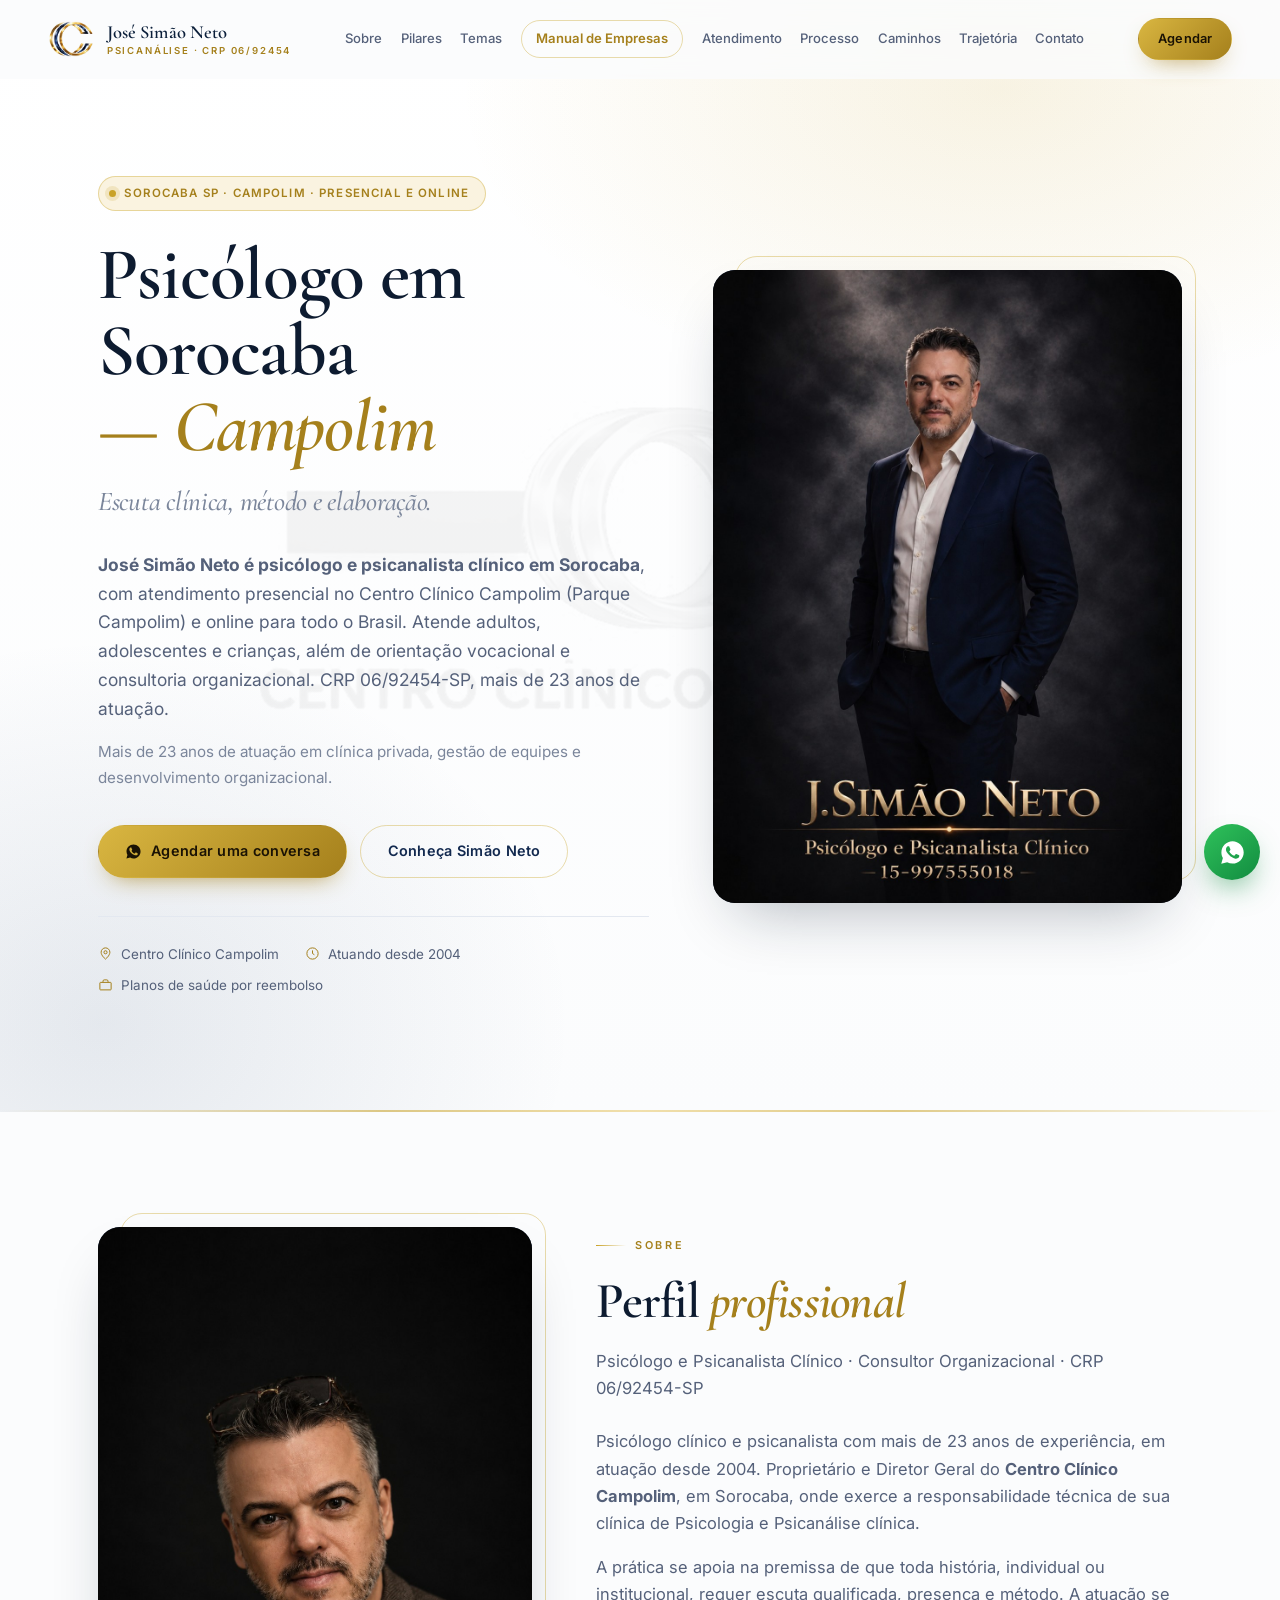
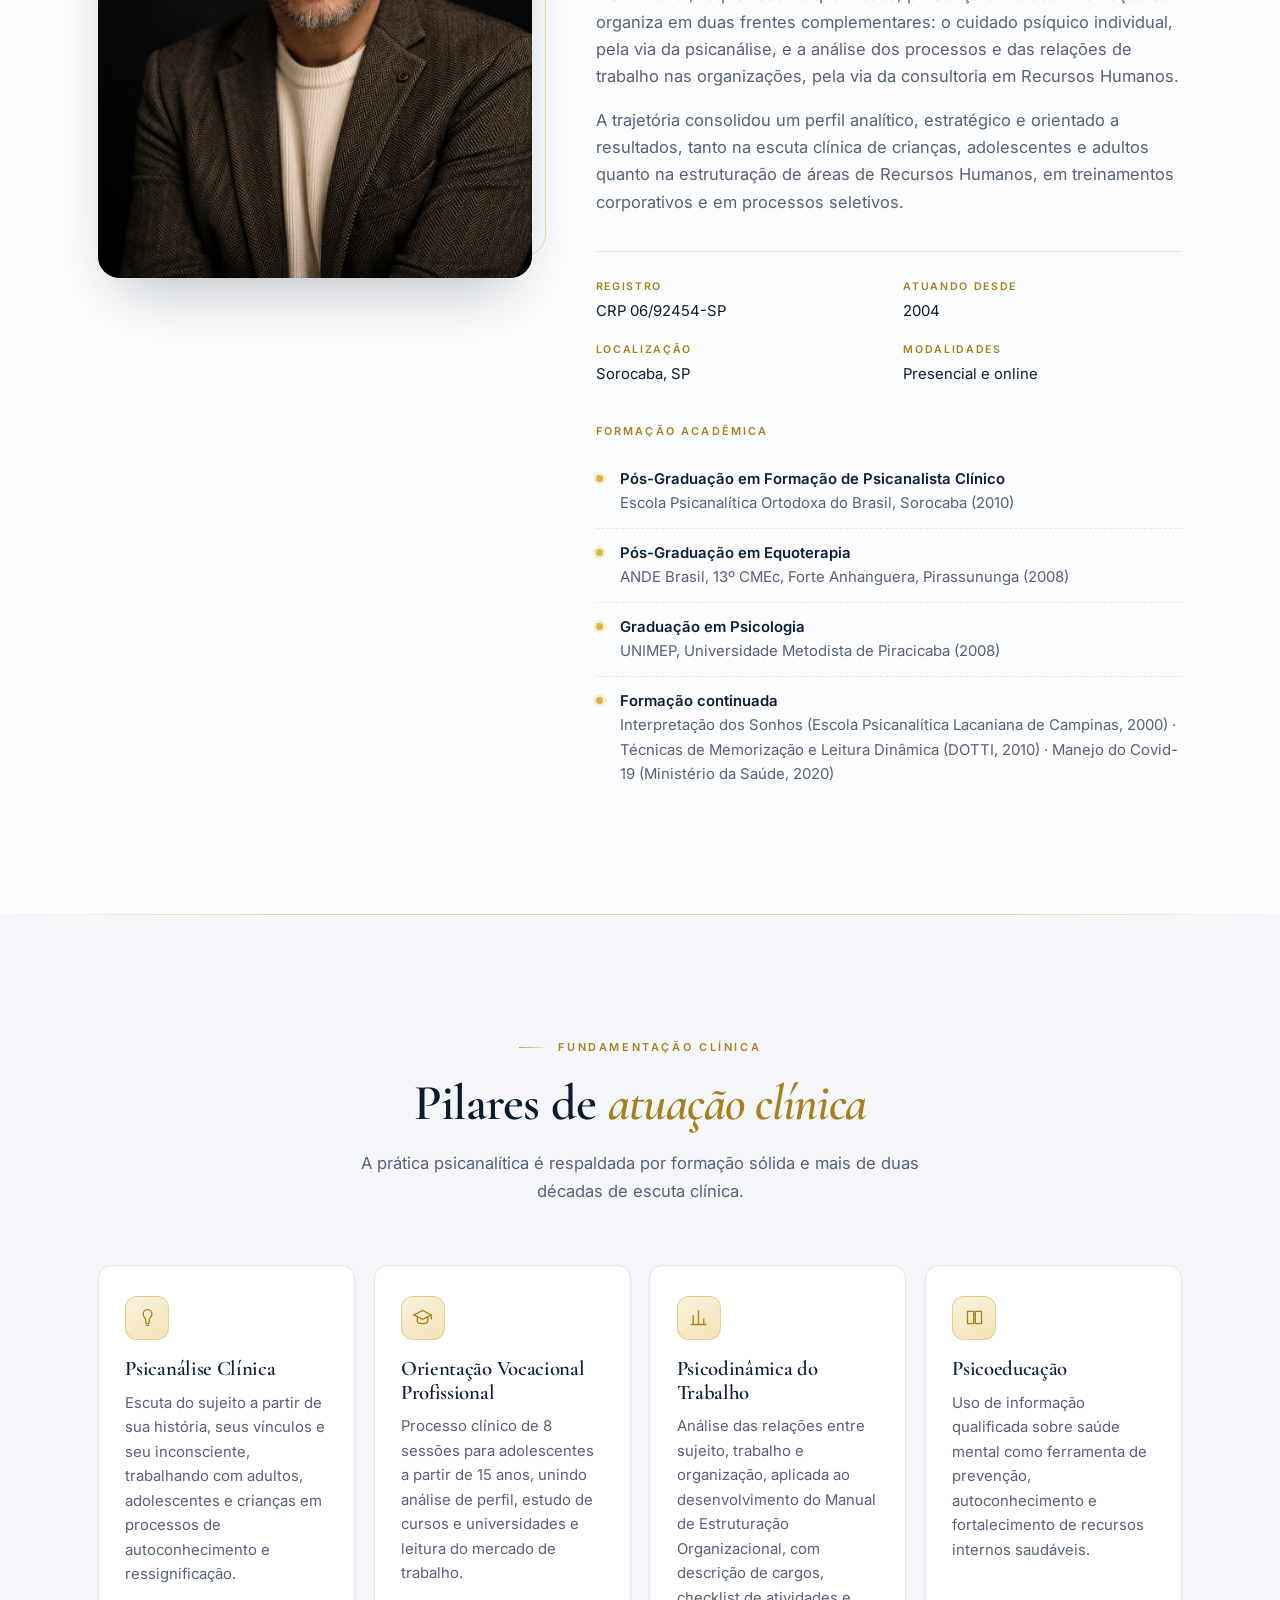
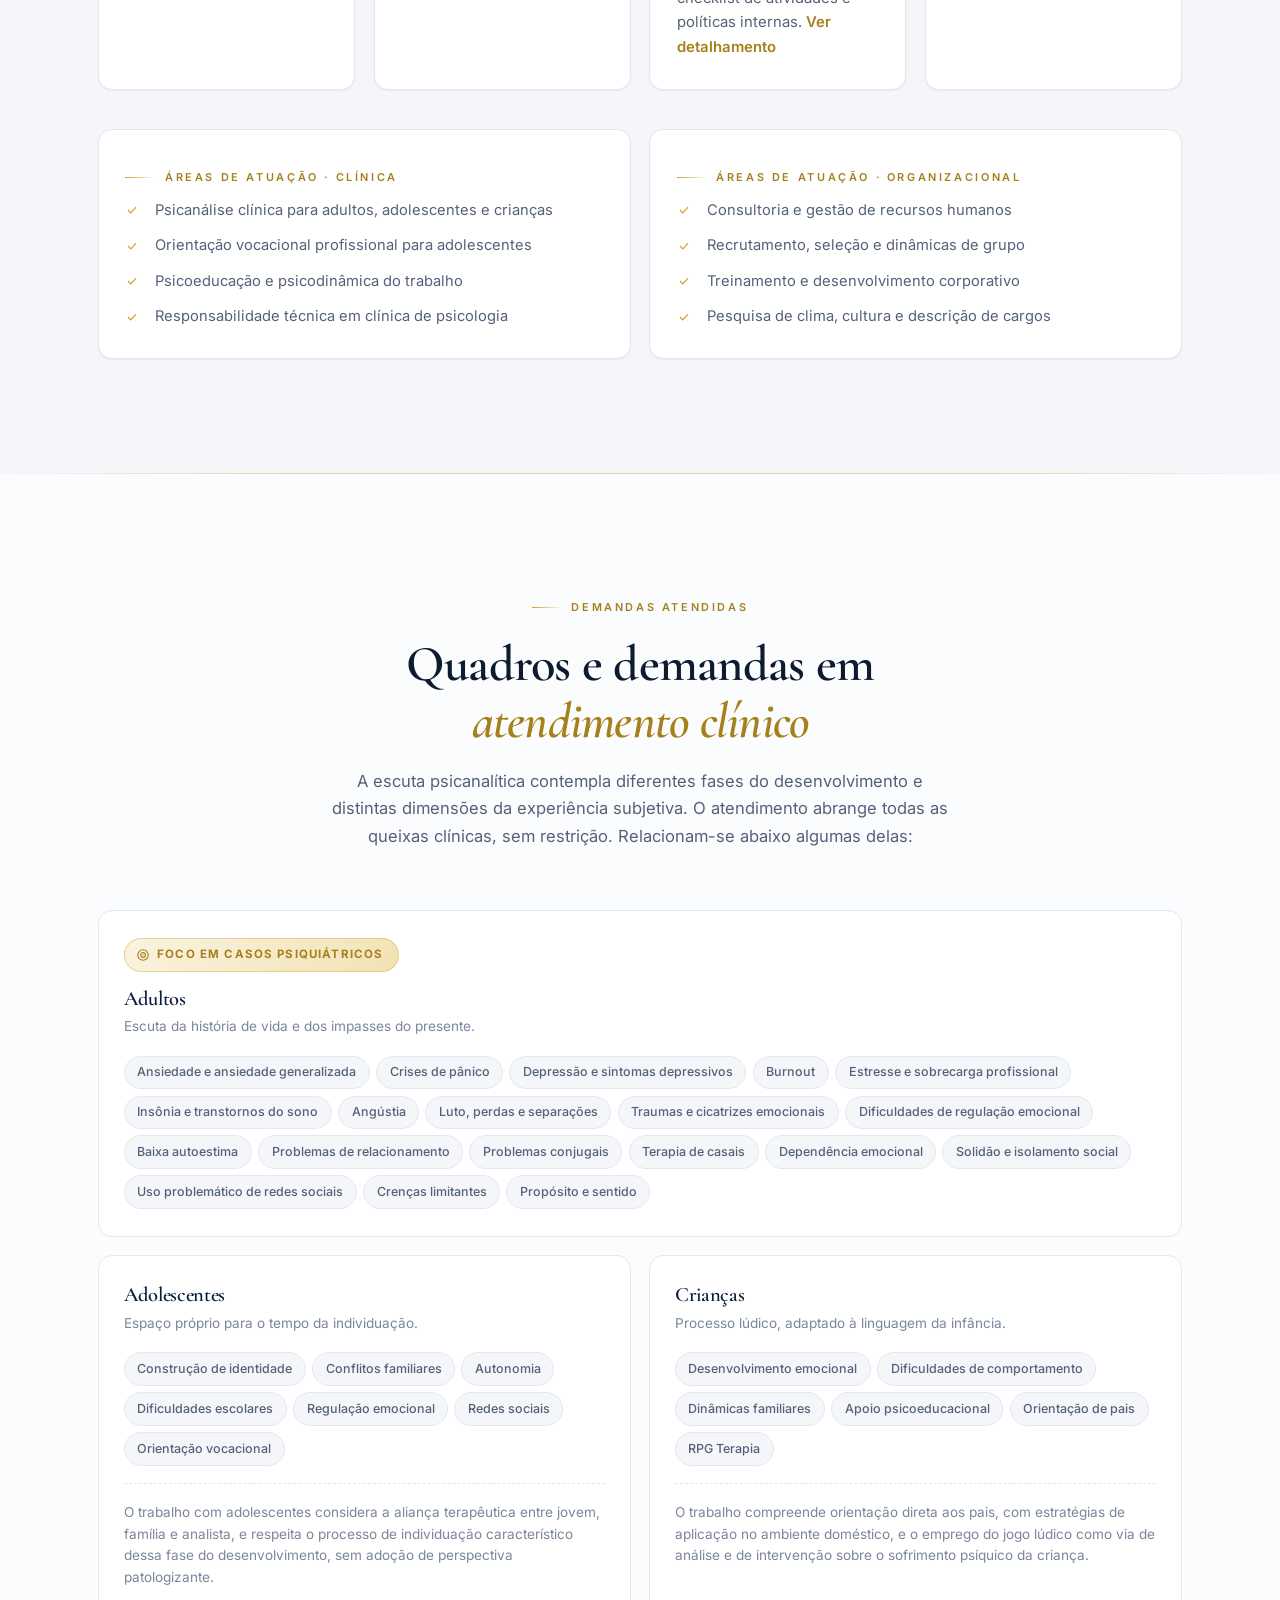
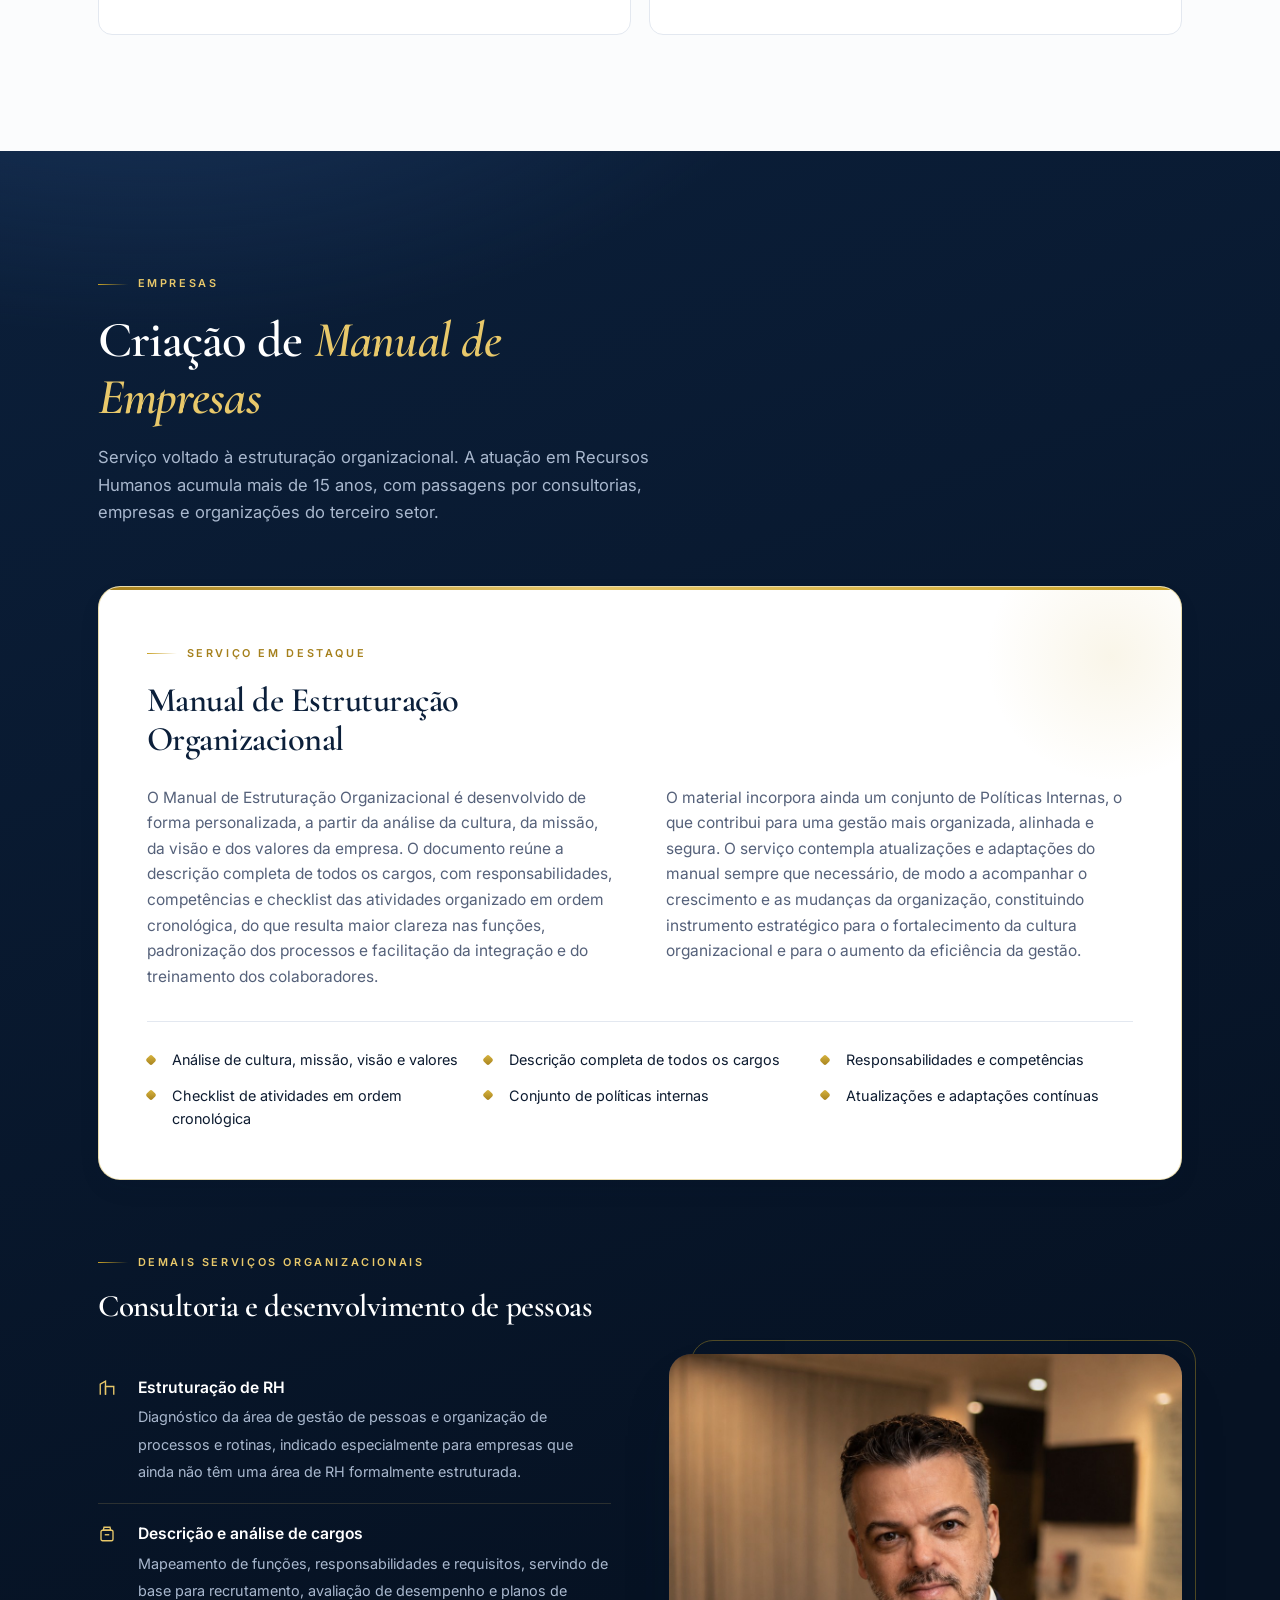
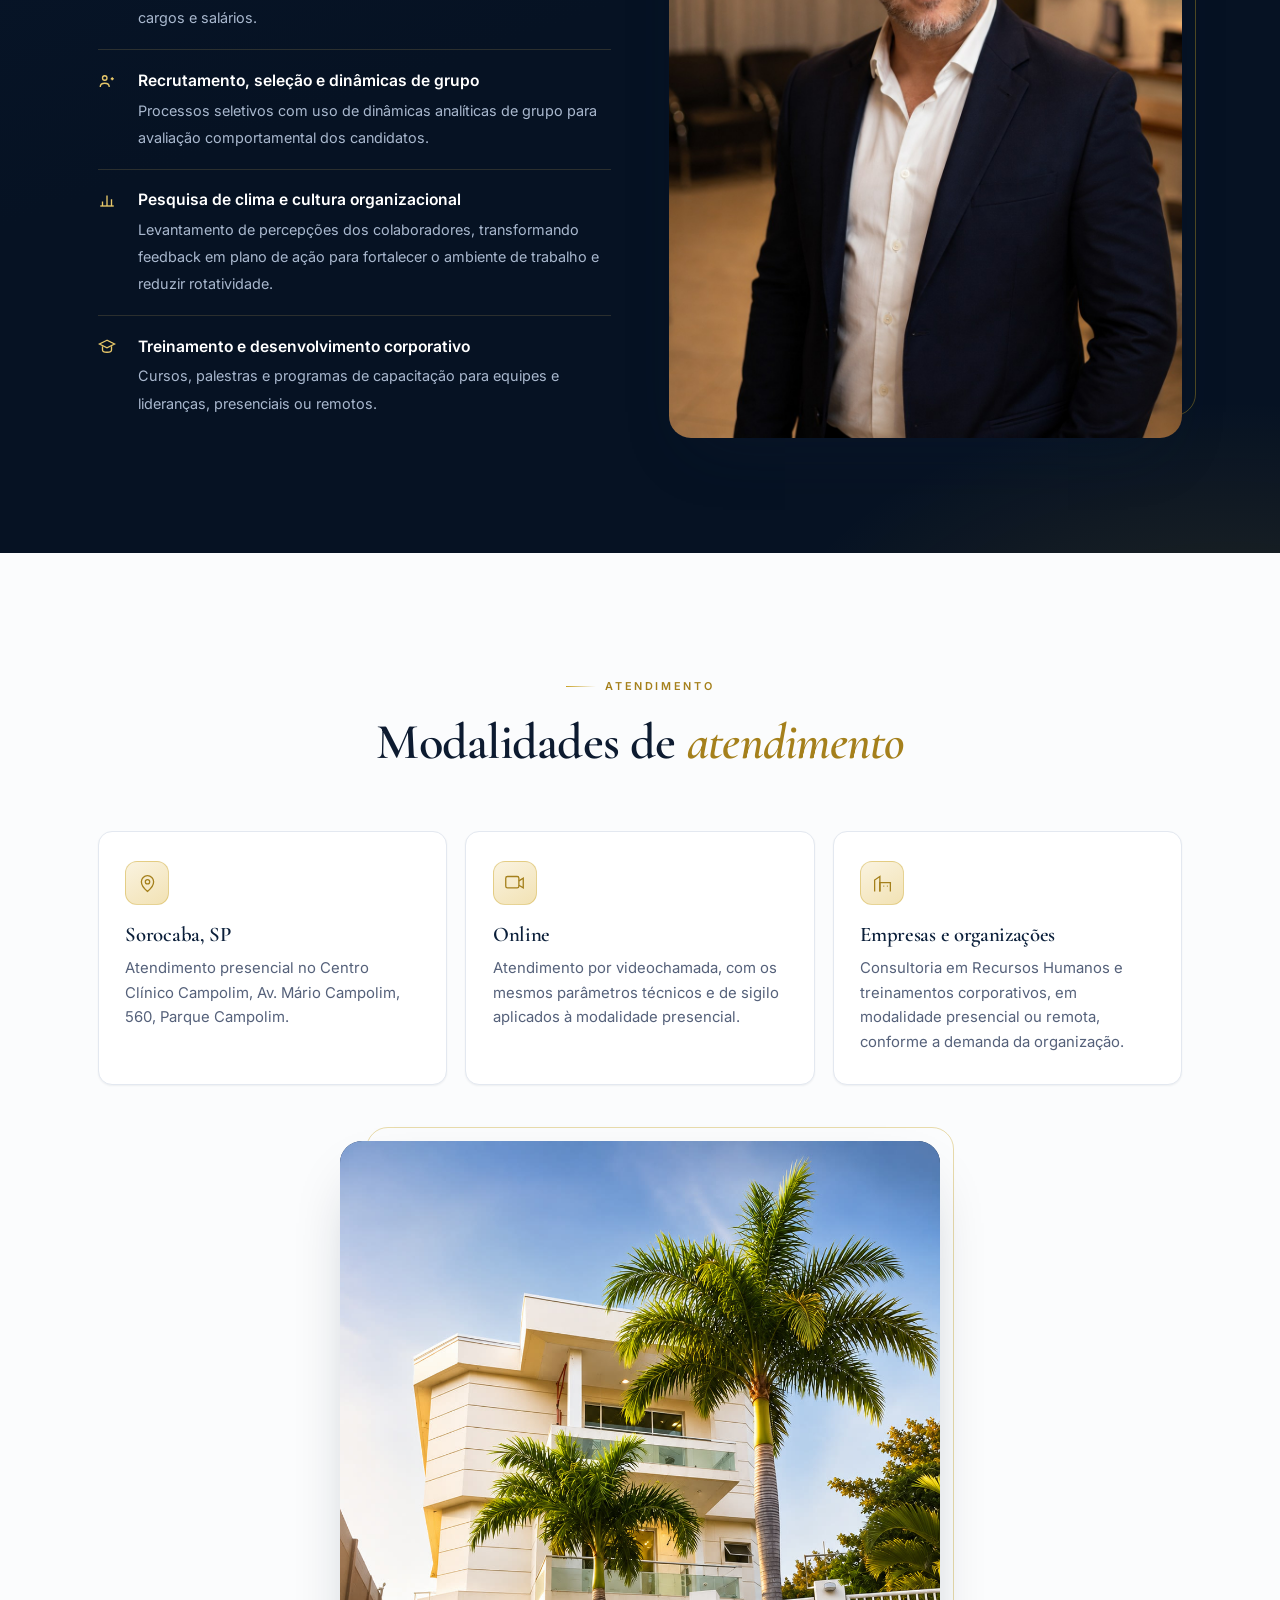
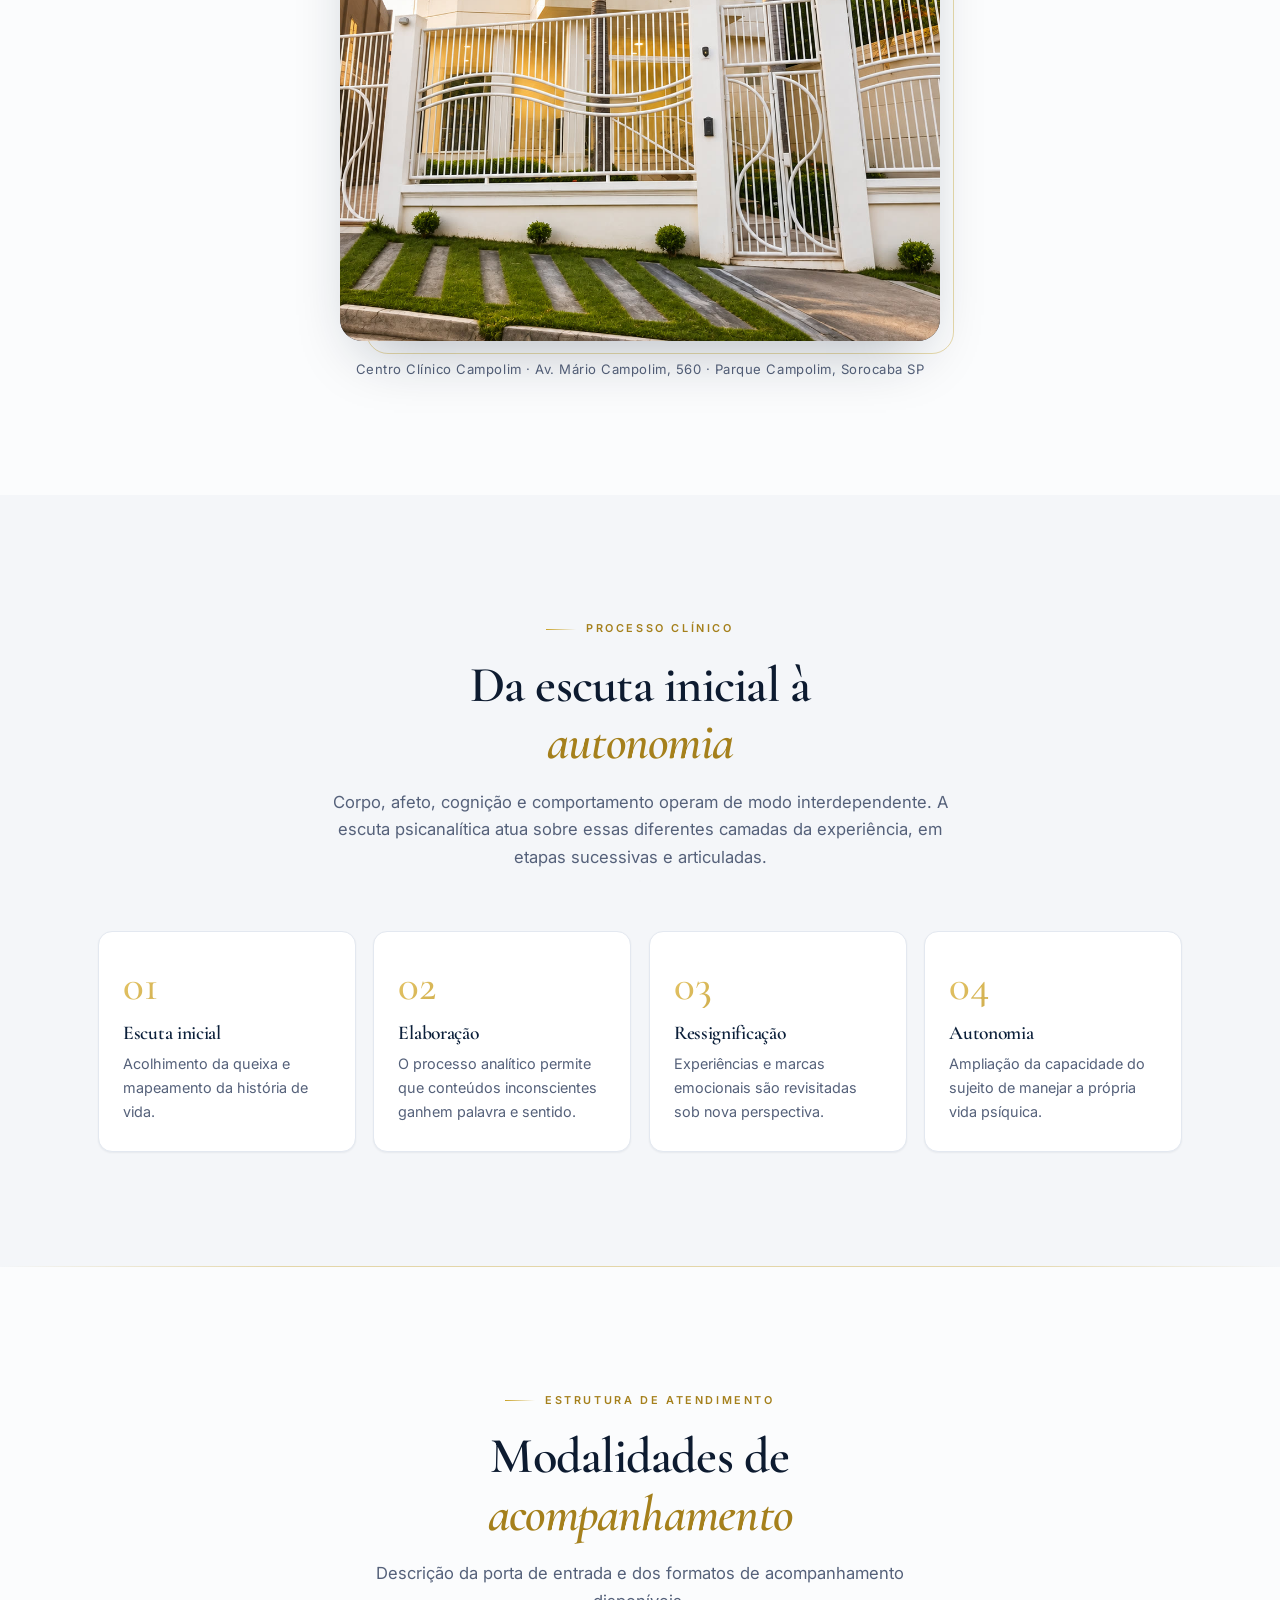
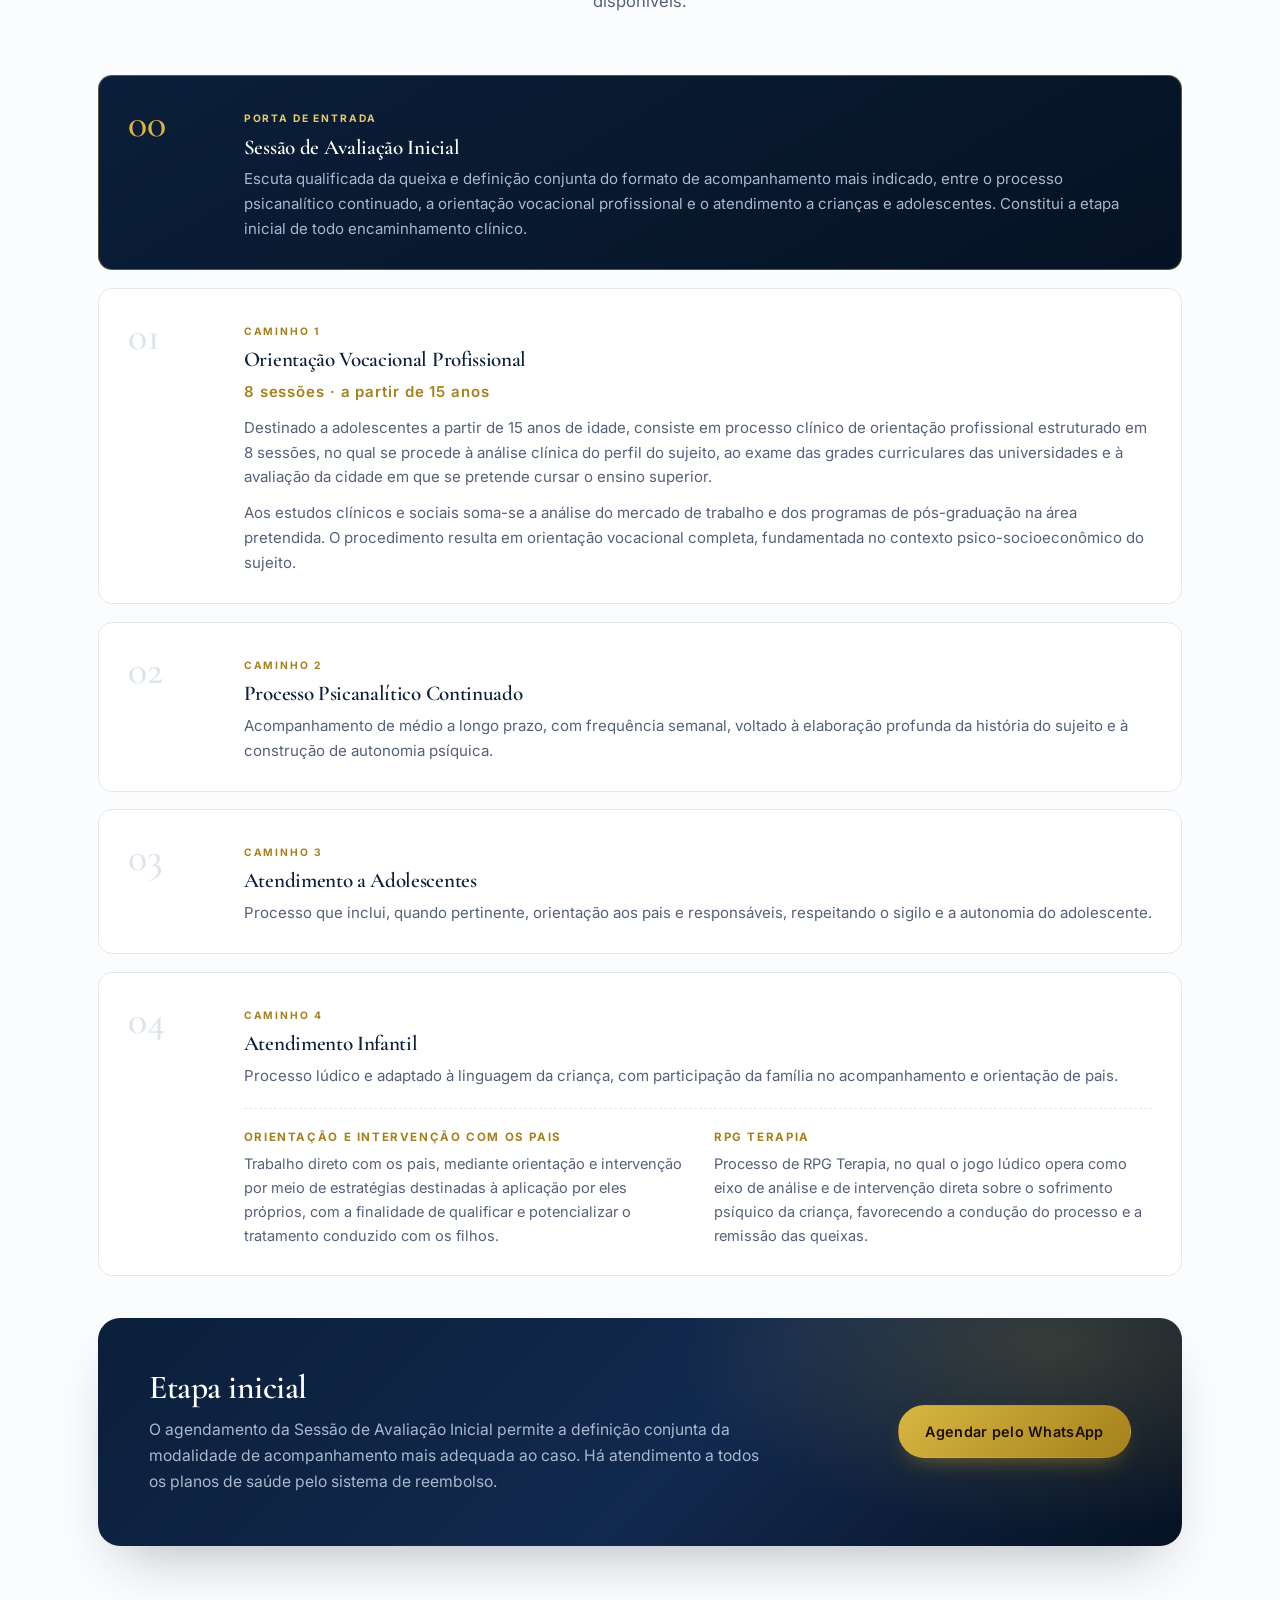
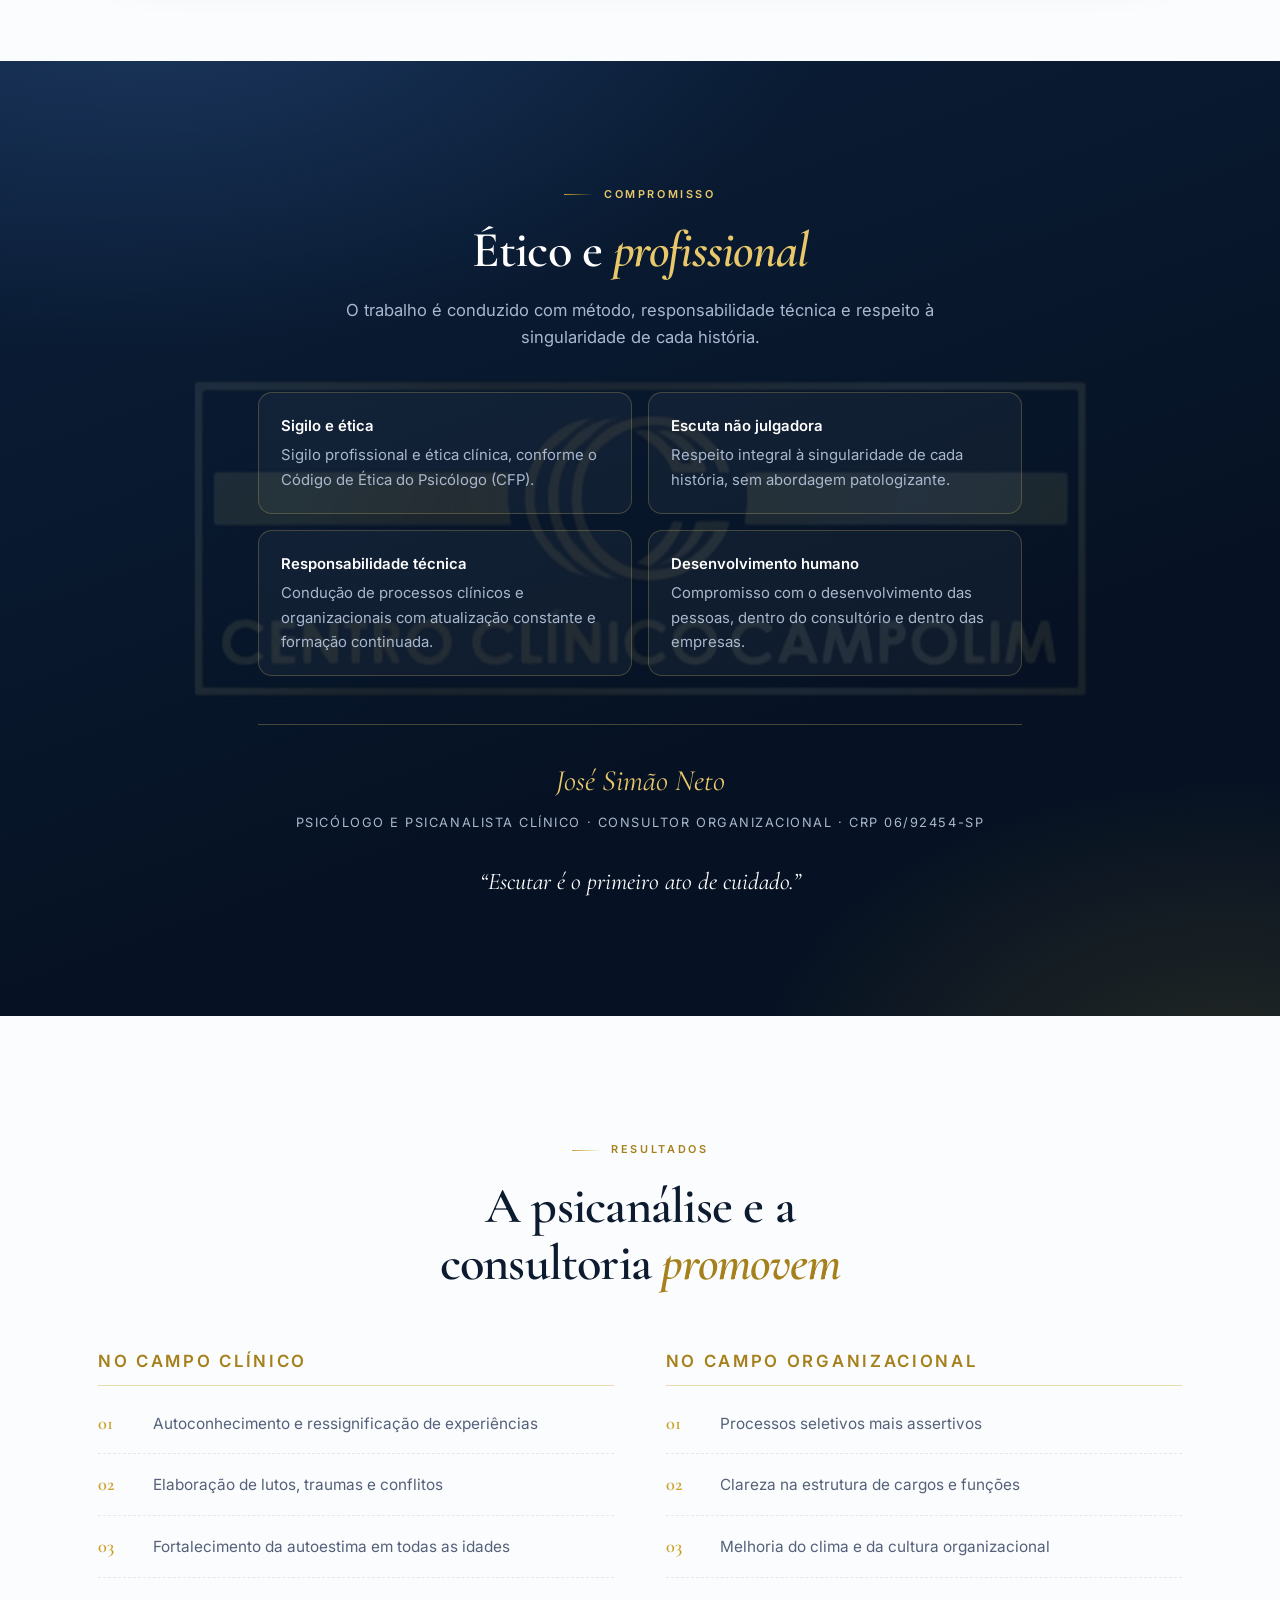
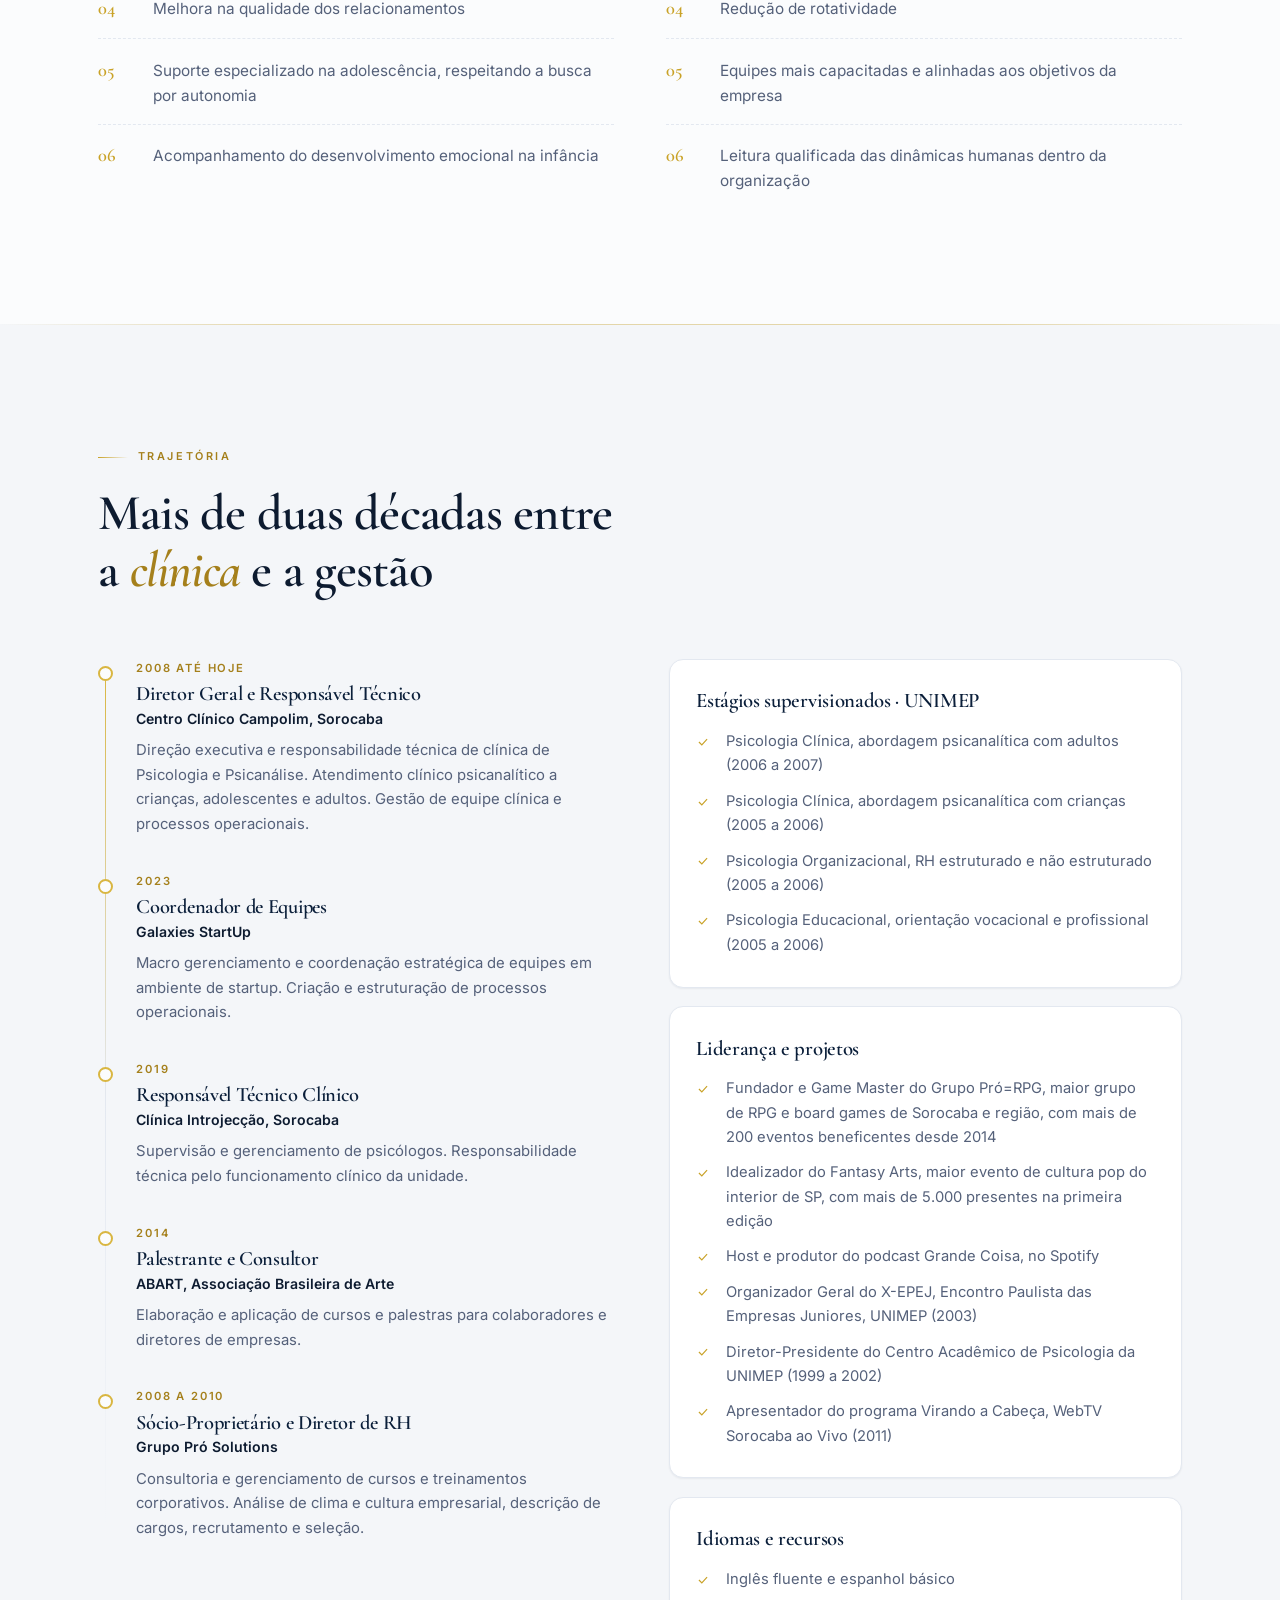
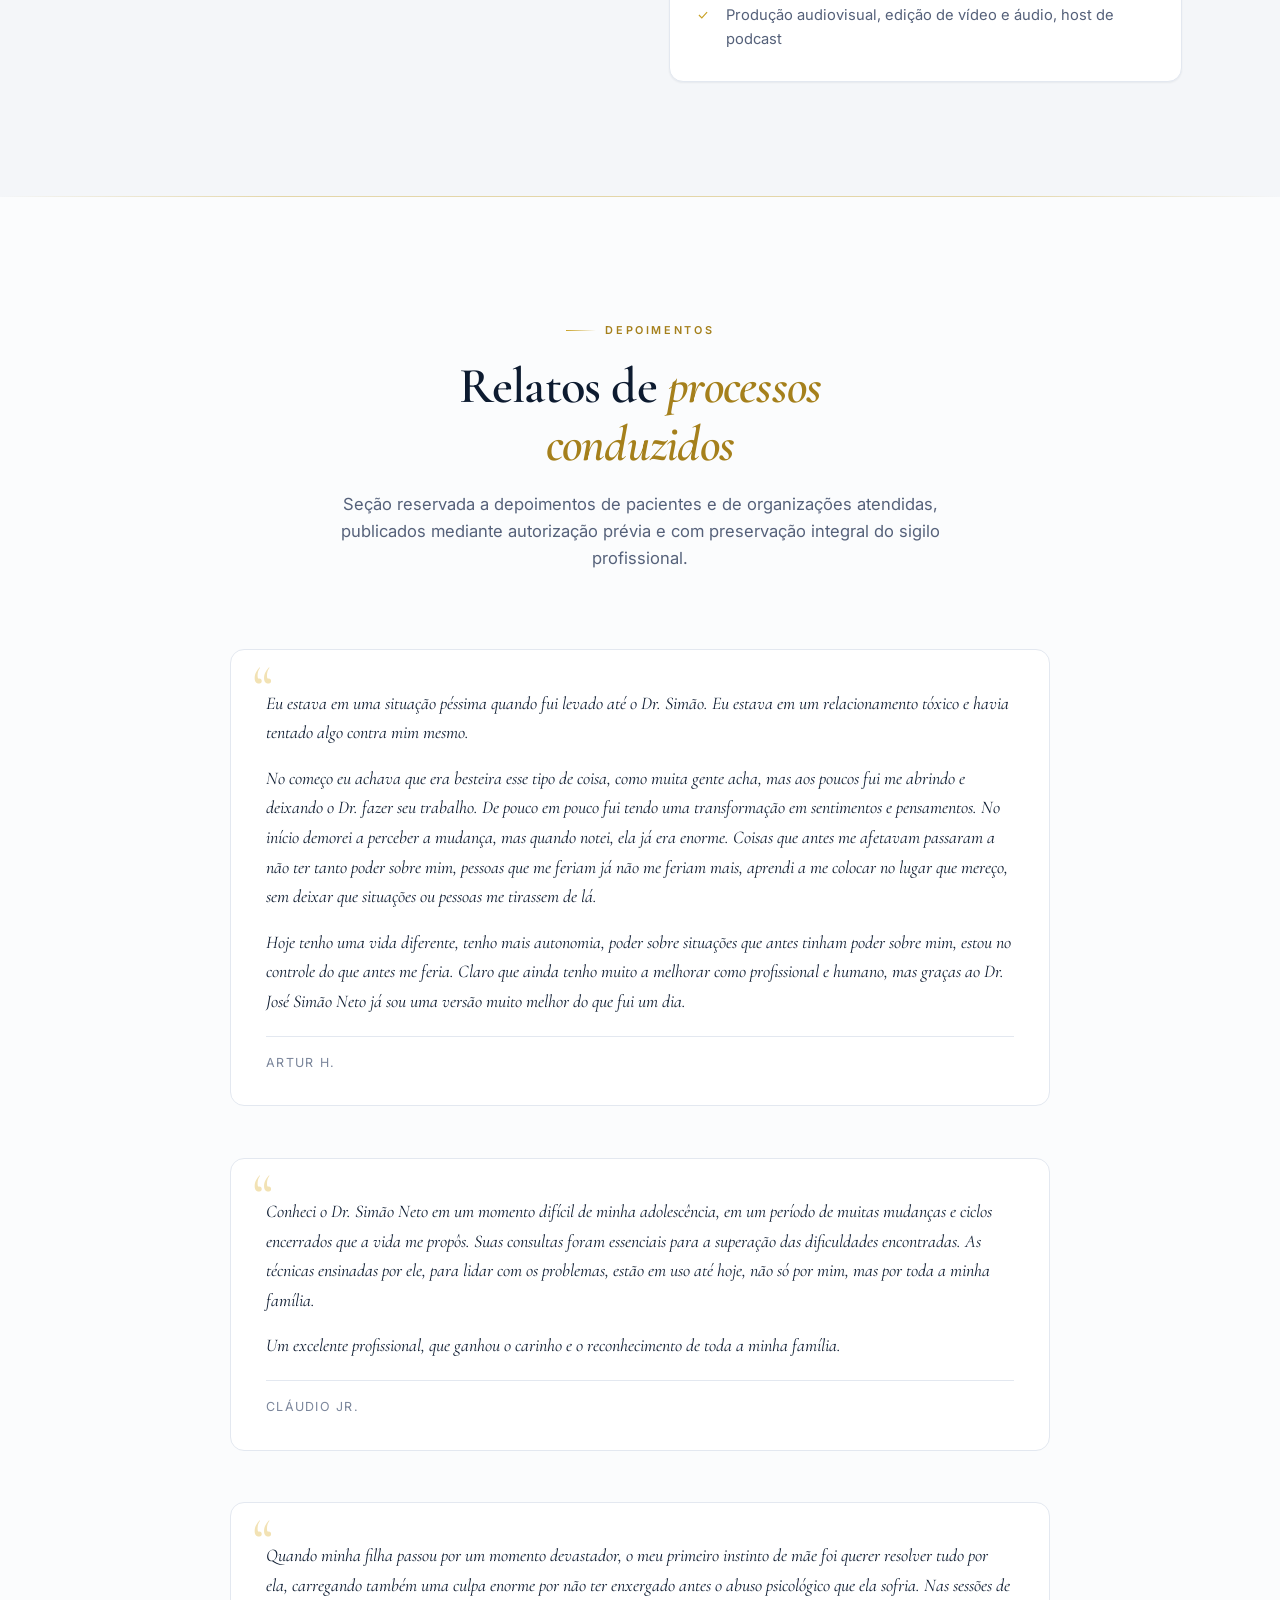
==== commit 4235d31e: "Troca foto da fachada na secao Atendimento Nova imagem de fachada (retrato) convertida para JPG otim" ====
--- a/index.html
+++ b/index.html
@@ -567,7 +567,7 @@
     </div>
 
     <figure class="fachada reveal">
-      <div class="frame__inner" style="aspect-ratio:1536/1024">
+      <div class="frame__inner" style="aspect-ratio:1086/1448">
         <img src="imagens/clinica.jpg" loading="lazy"
              alt="Fachada do Centro Clínico Campolim na Av. Mário Campolim, 560, Parque Campolim, Sorocaba SP">
       </div>
--- a/styles.css
+++ b/styles.css
@@ -848,7 +848,7 @@
 
 .fachada {
   margin: clamp(2.5rem, 5vw, 3.5rem) auto 0;
-  max-width: 980px;
+  max-width: 600px;
   position: relative;
 }
 .fachada::before {
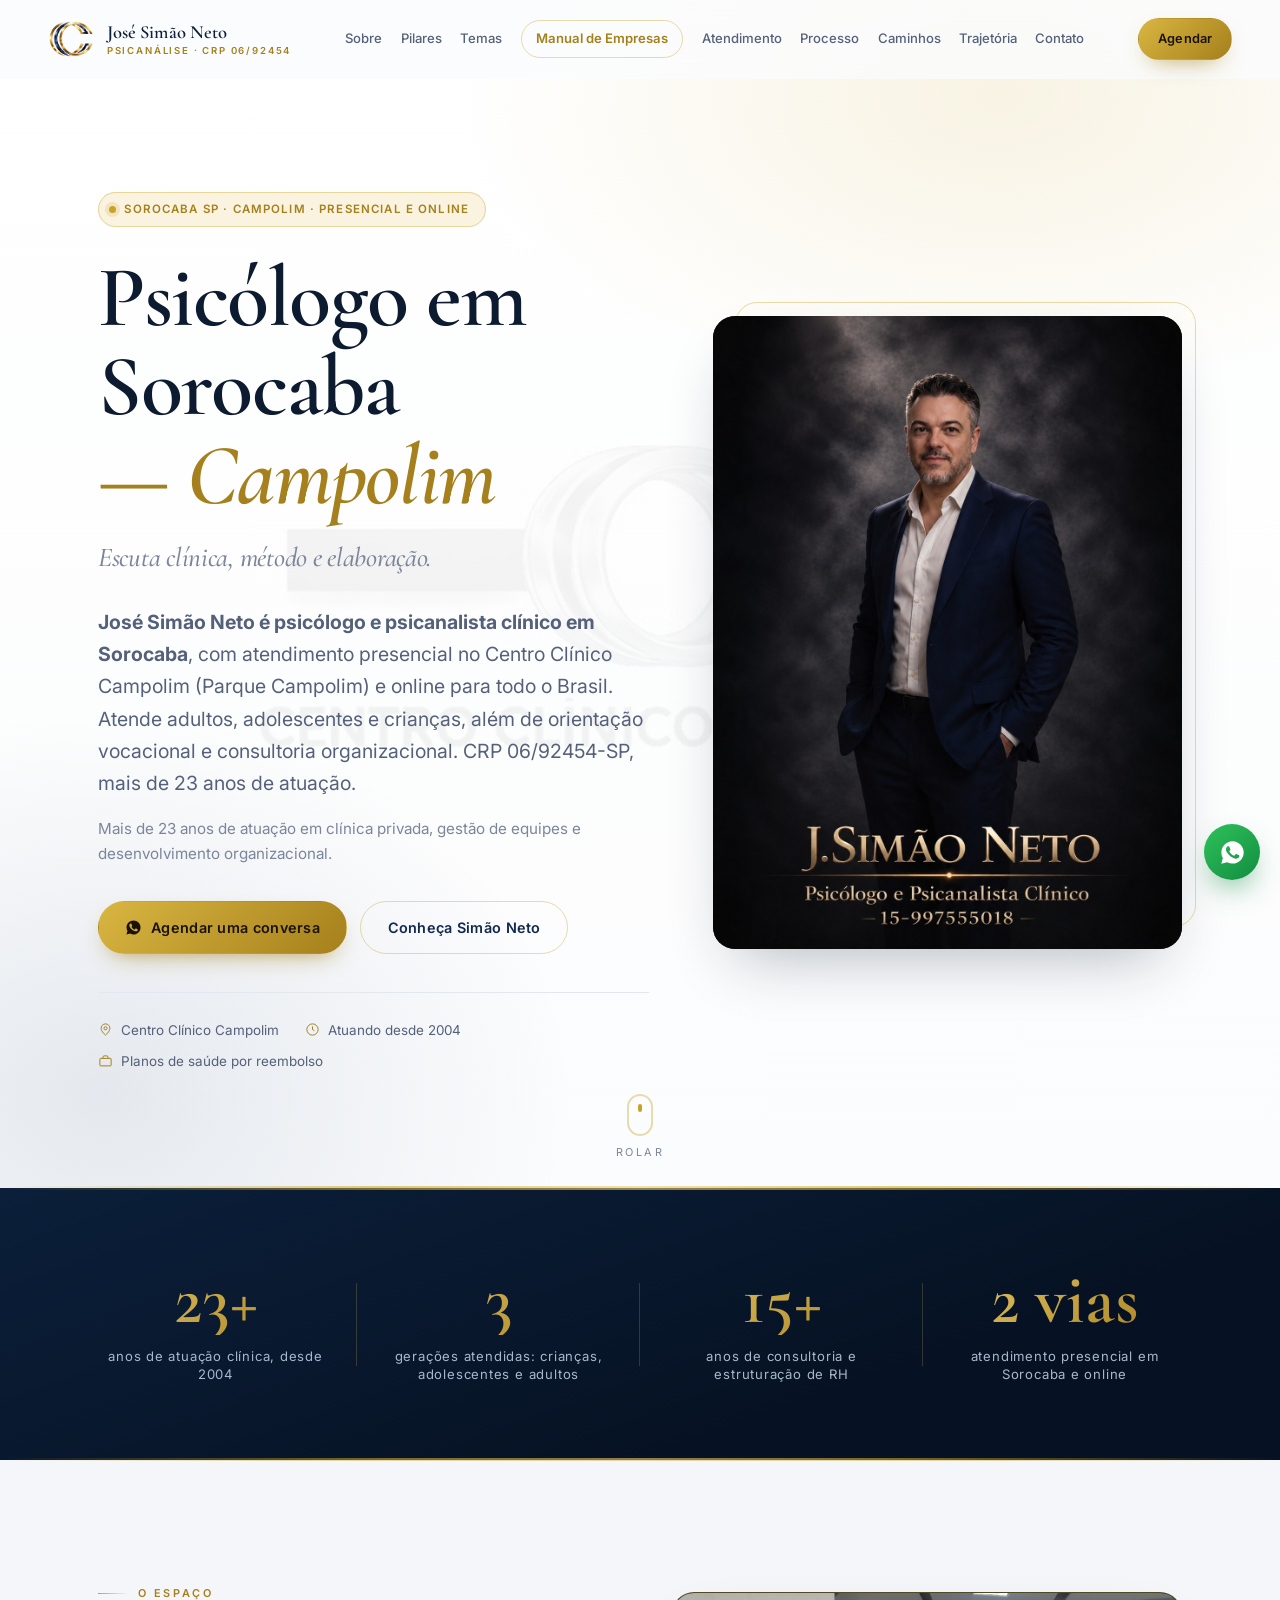
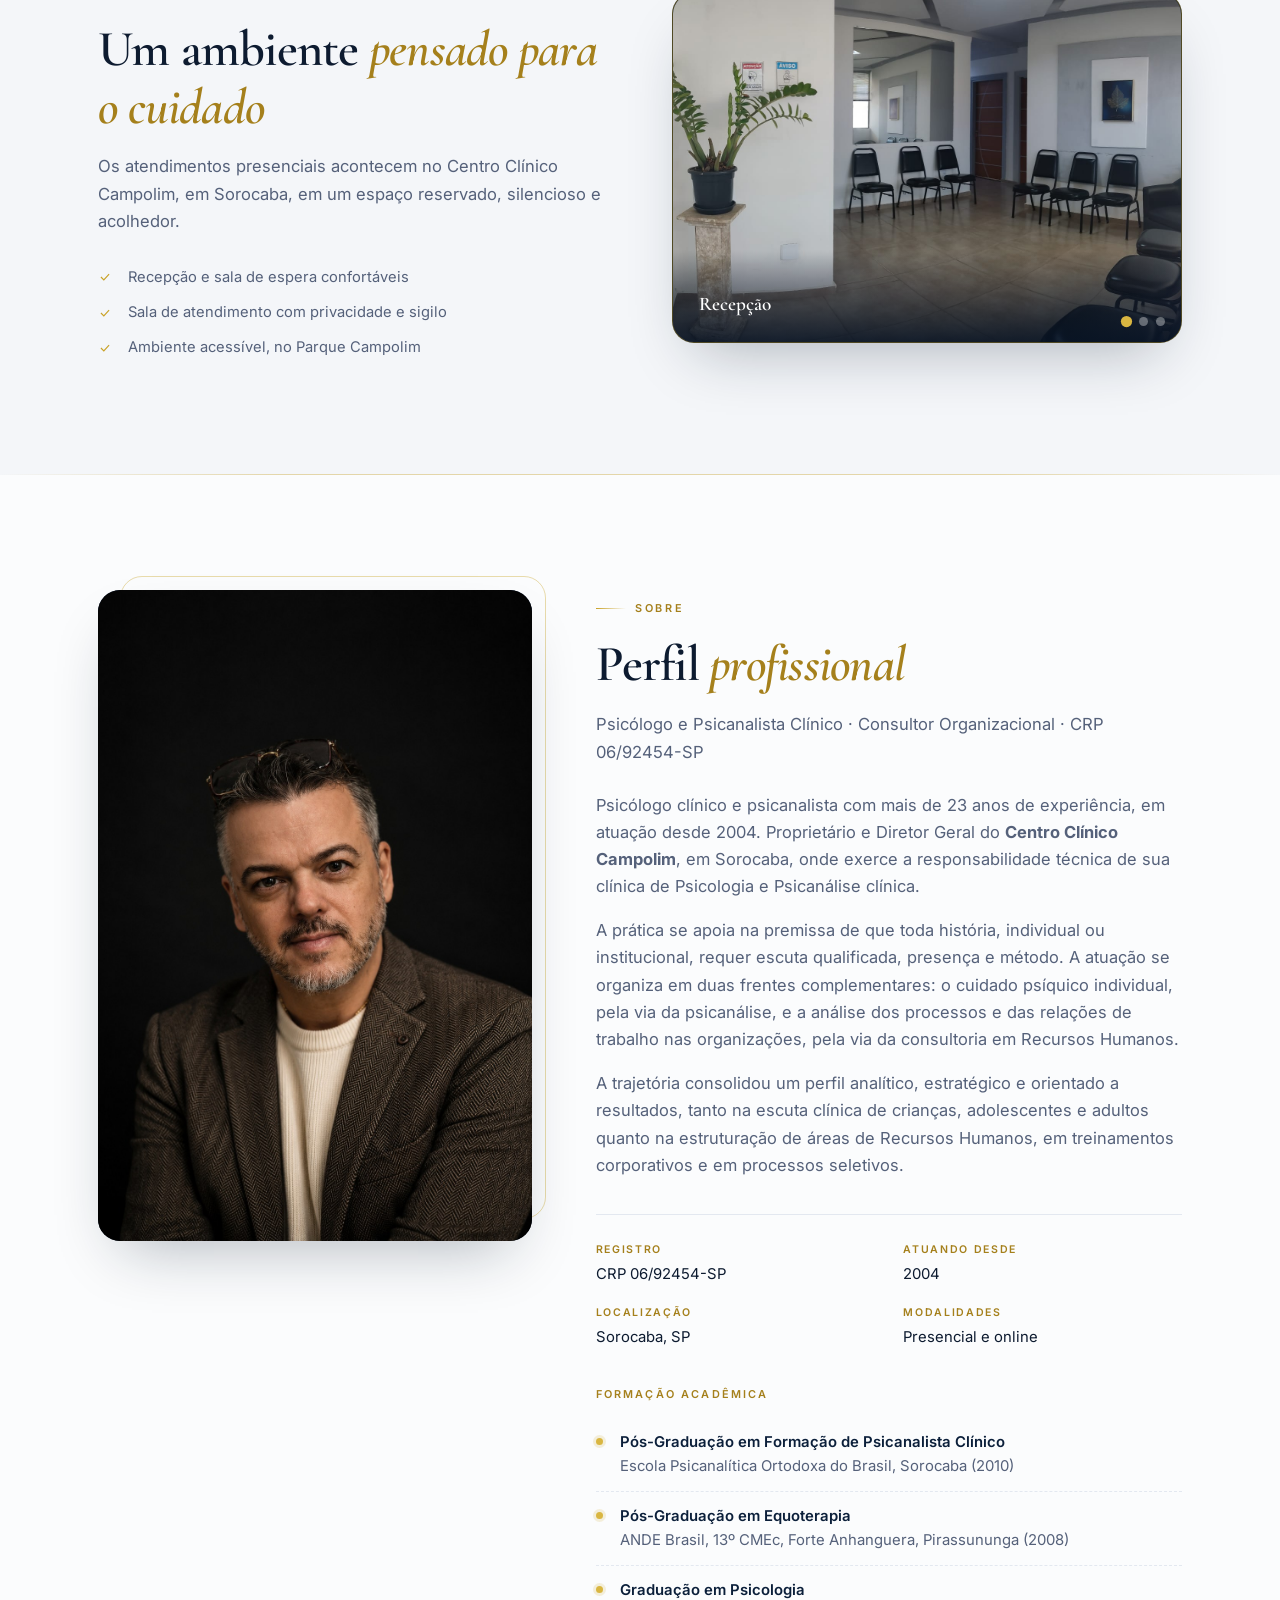
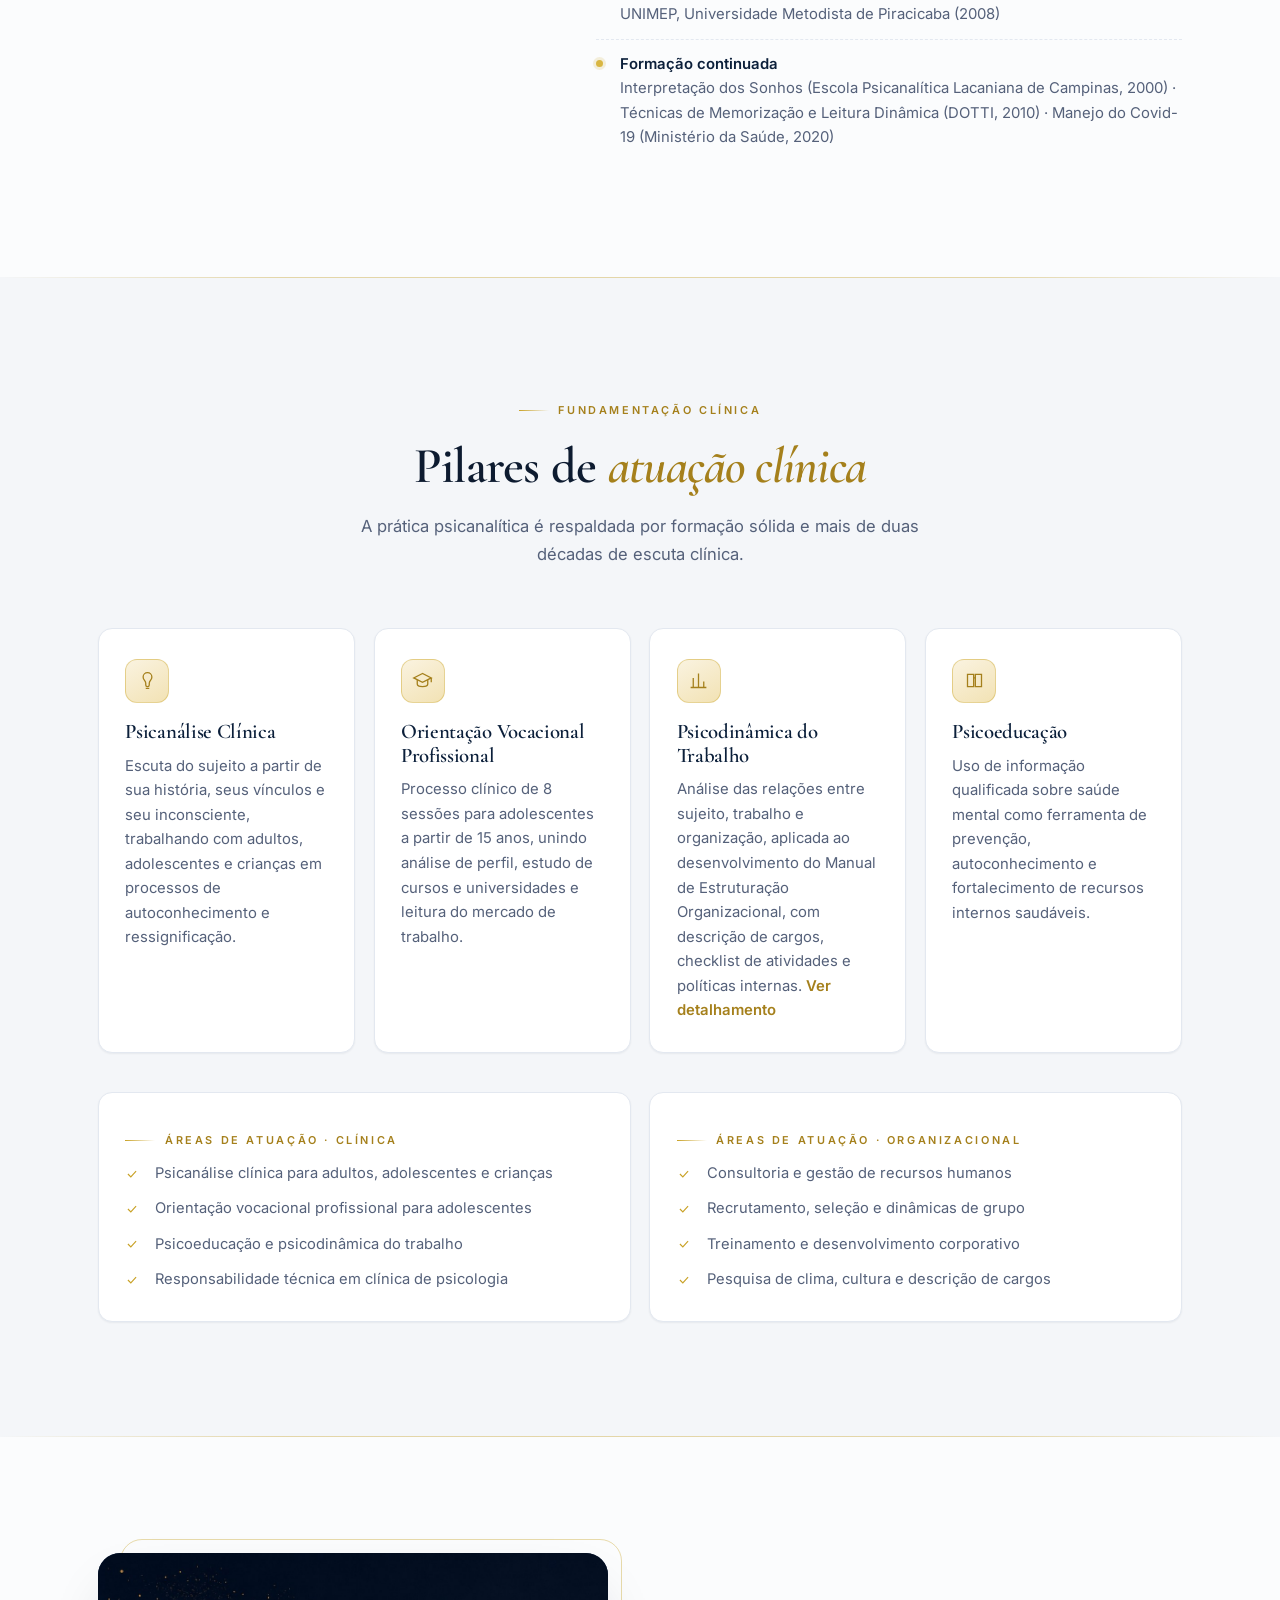
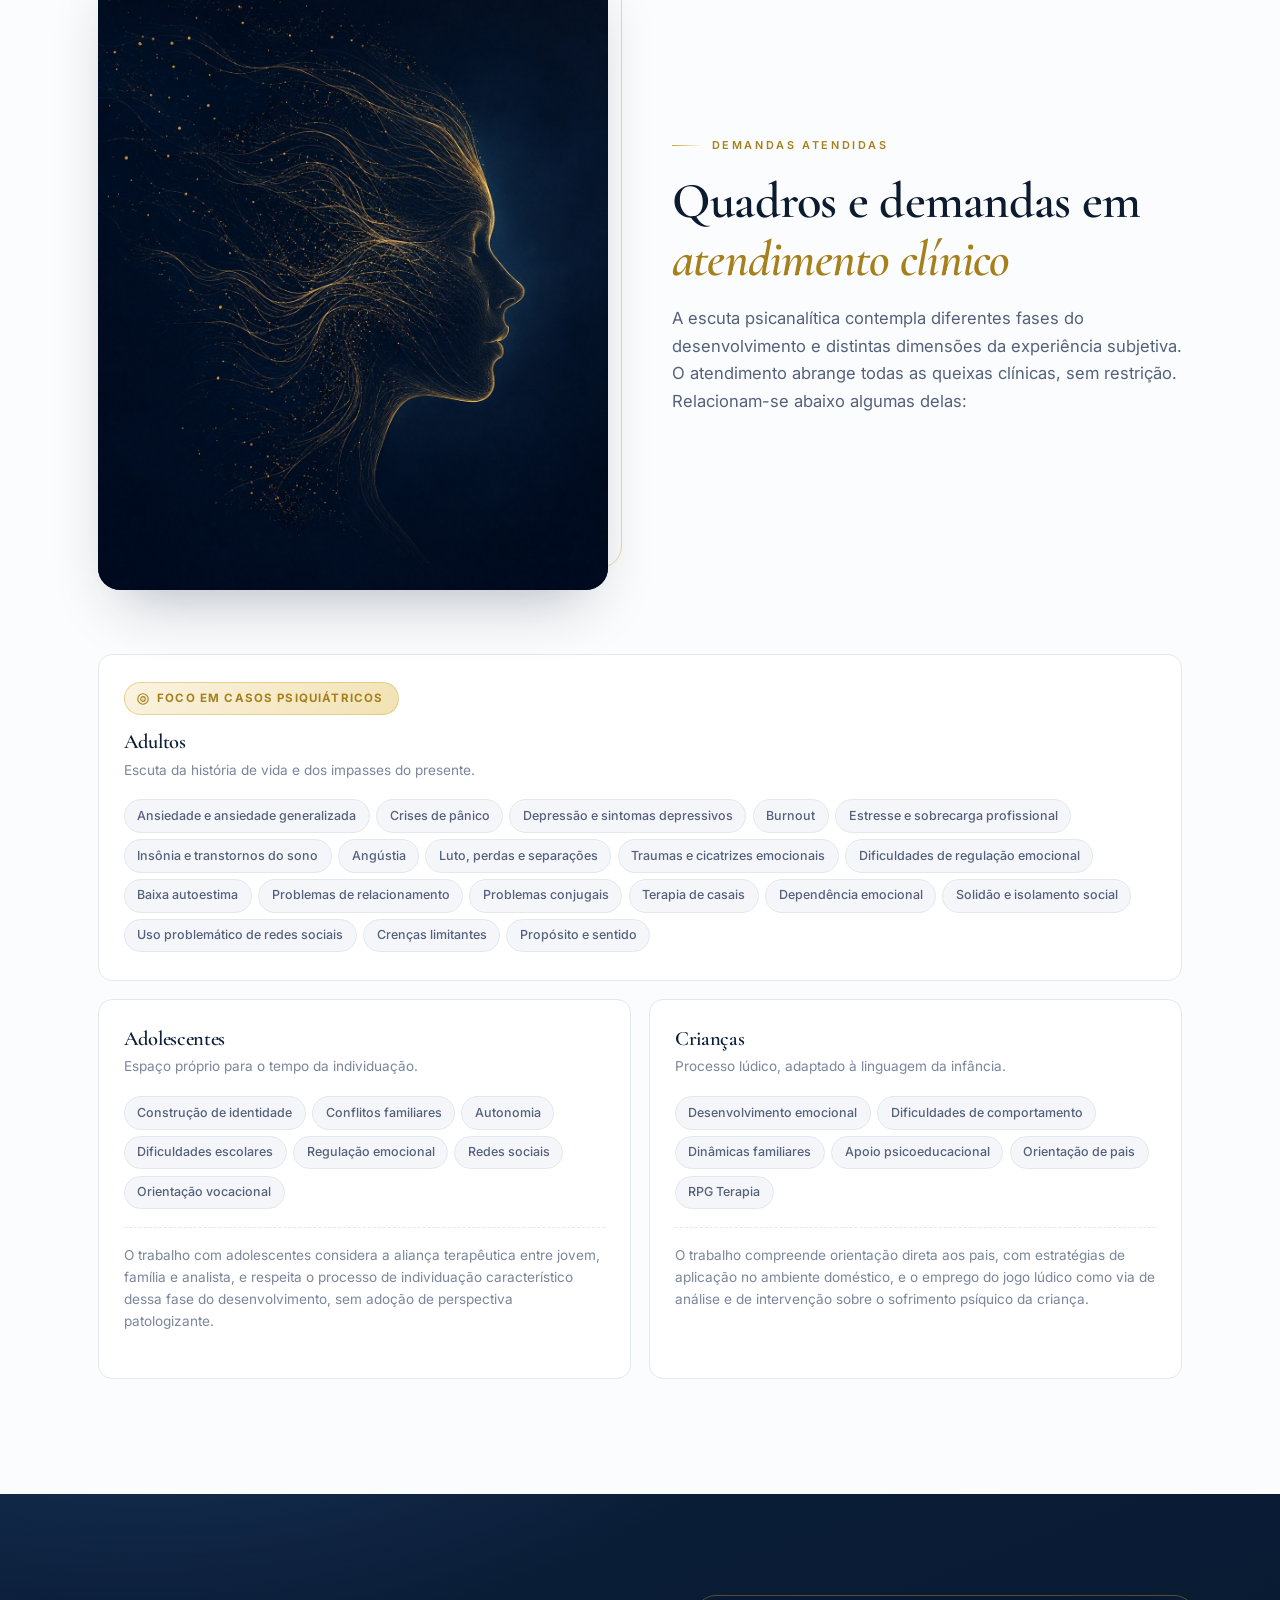
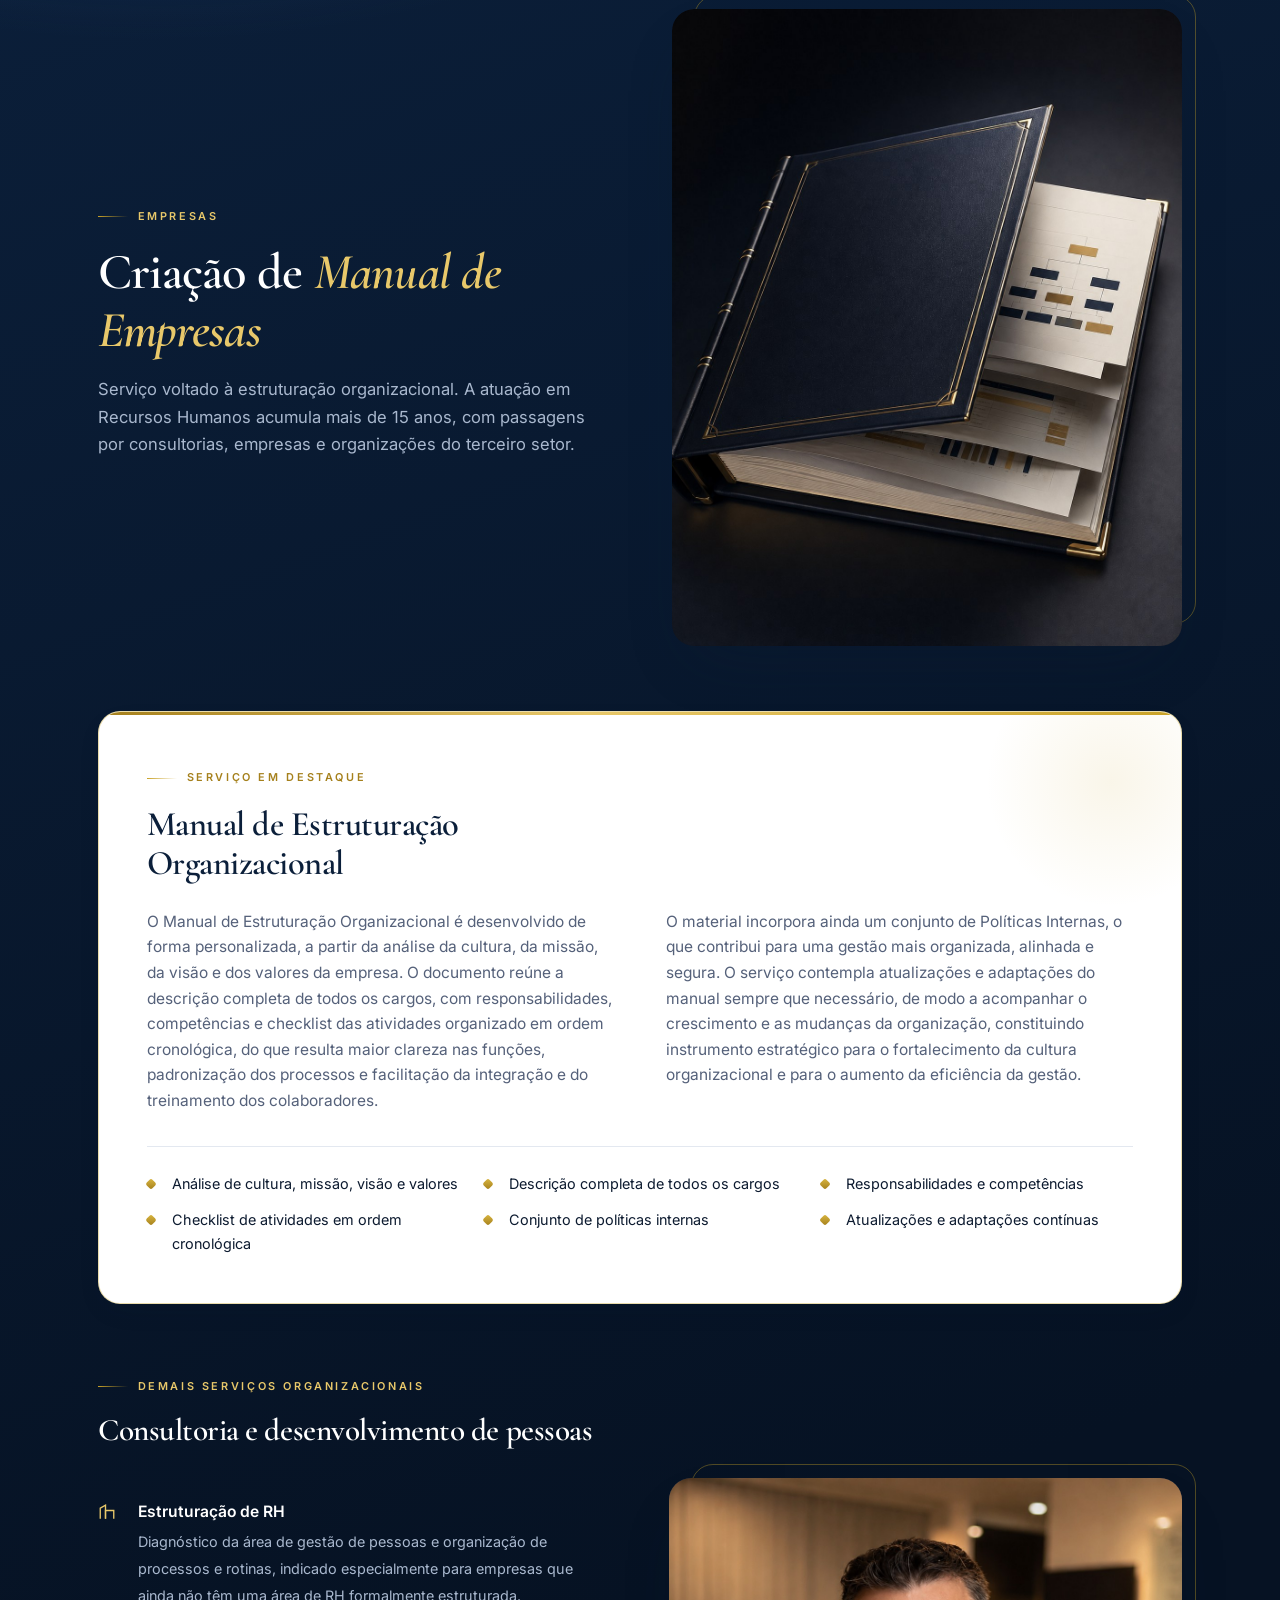
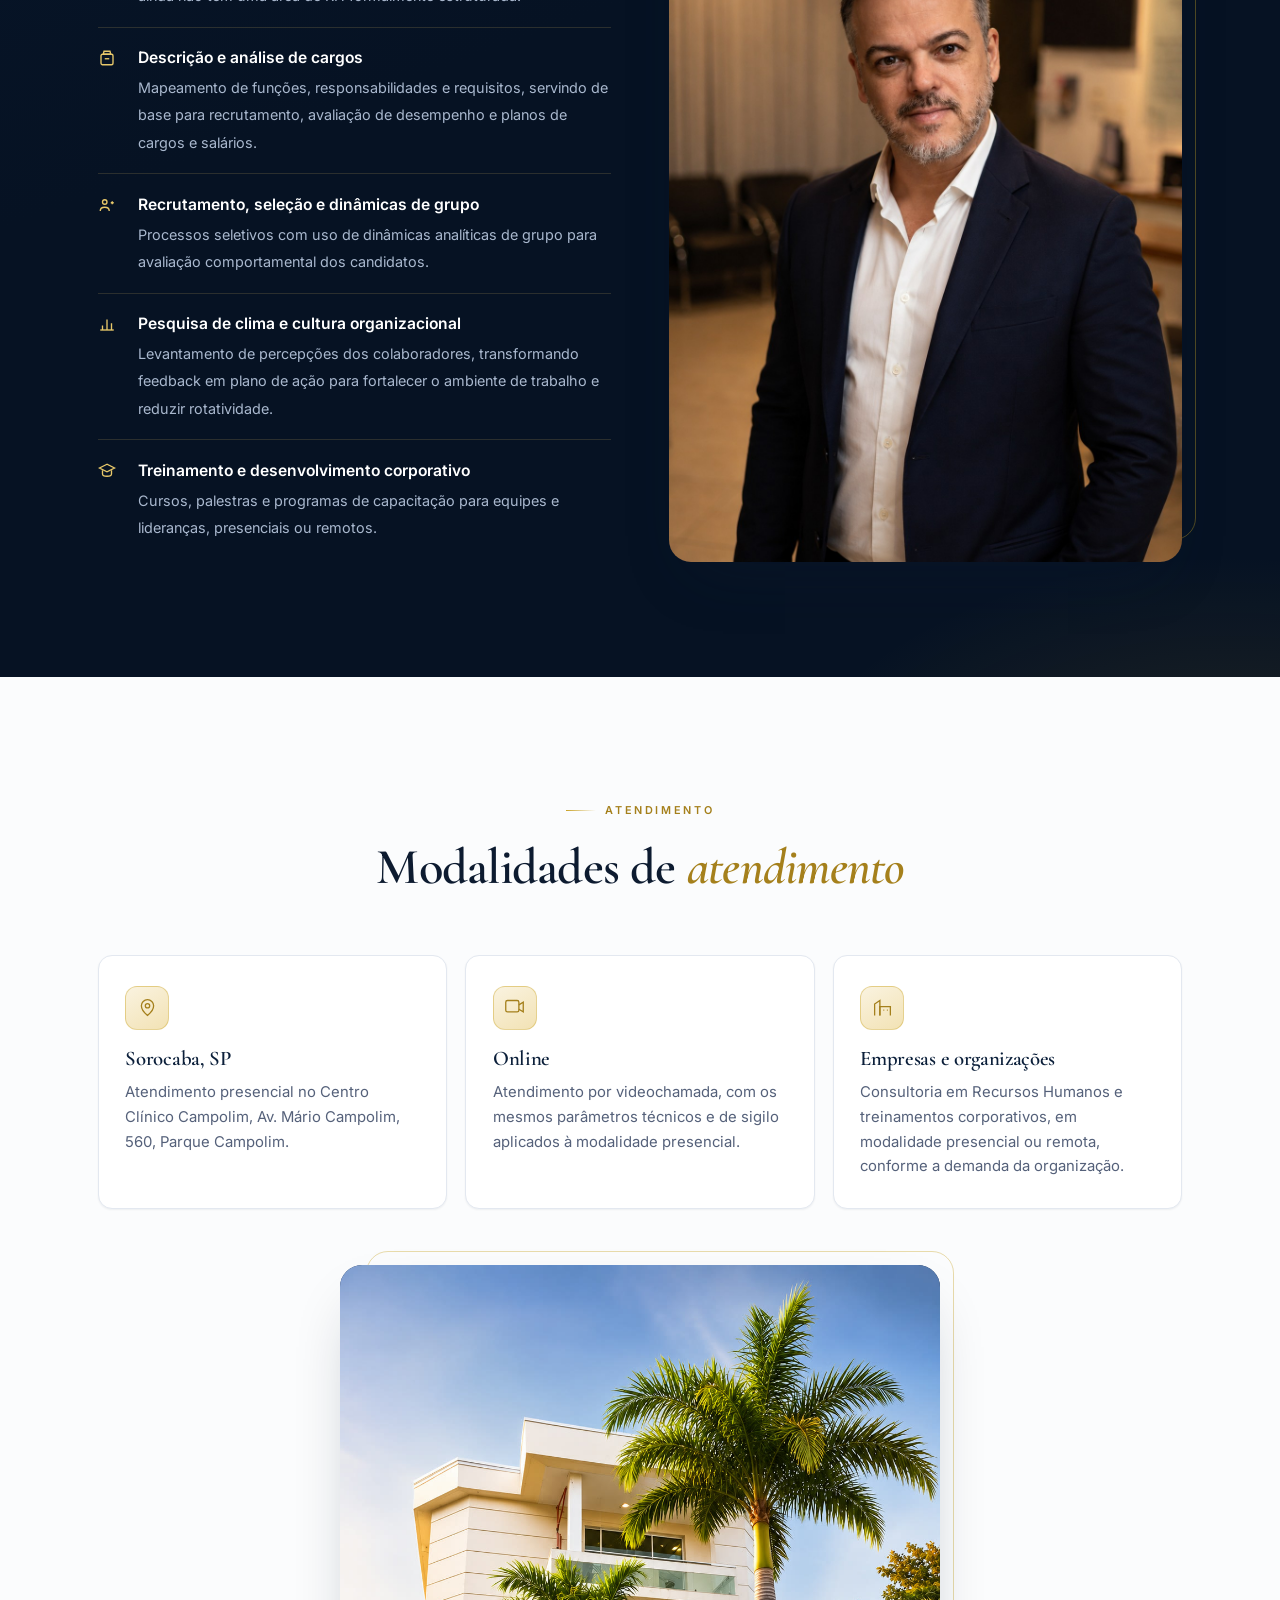
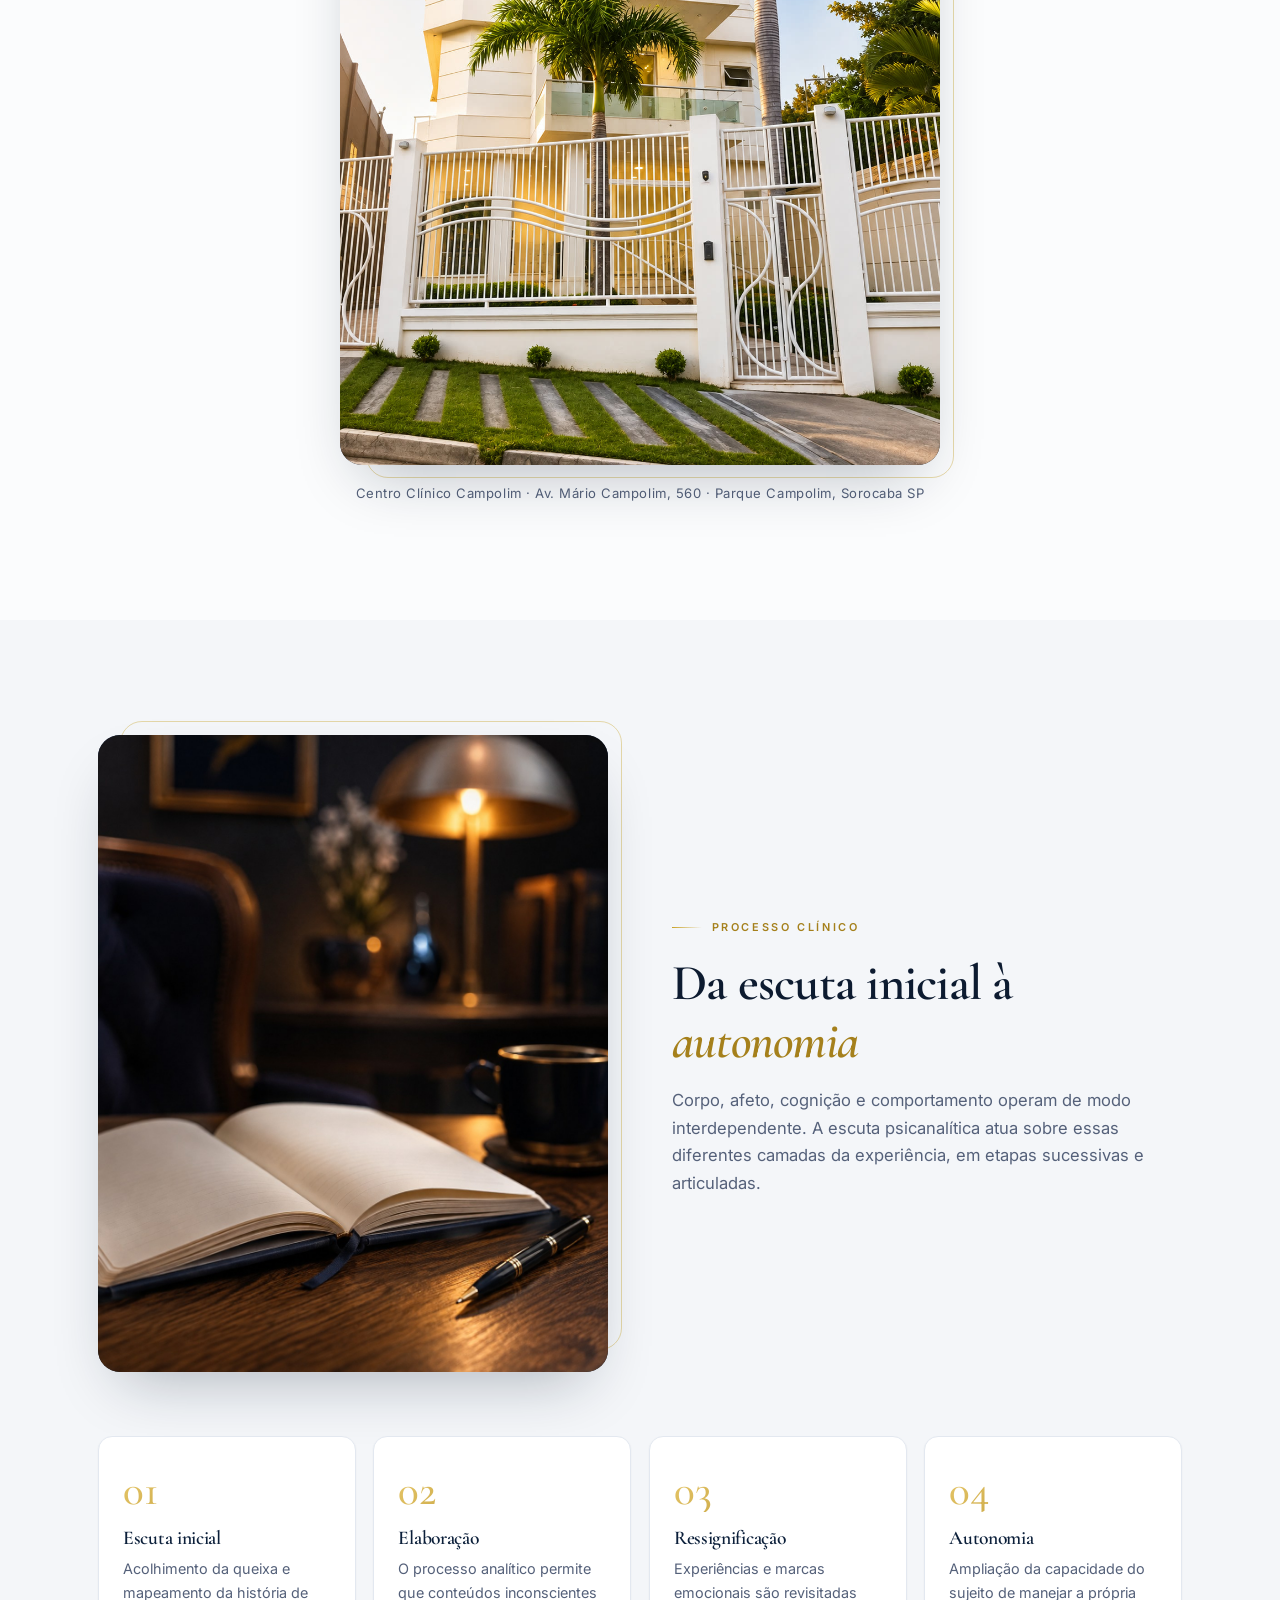
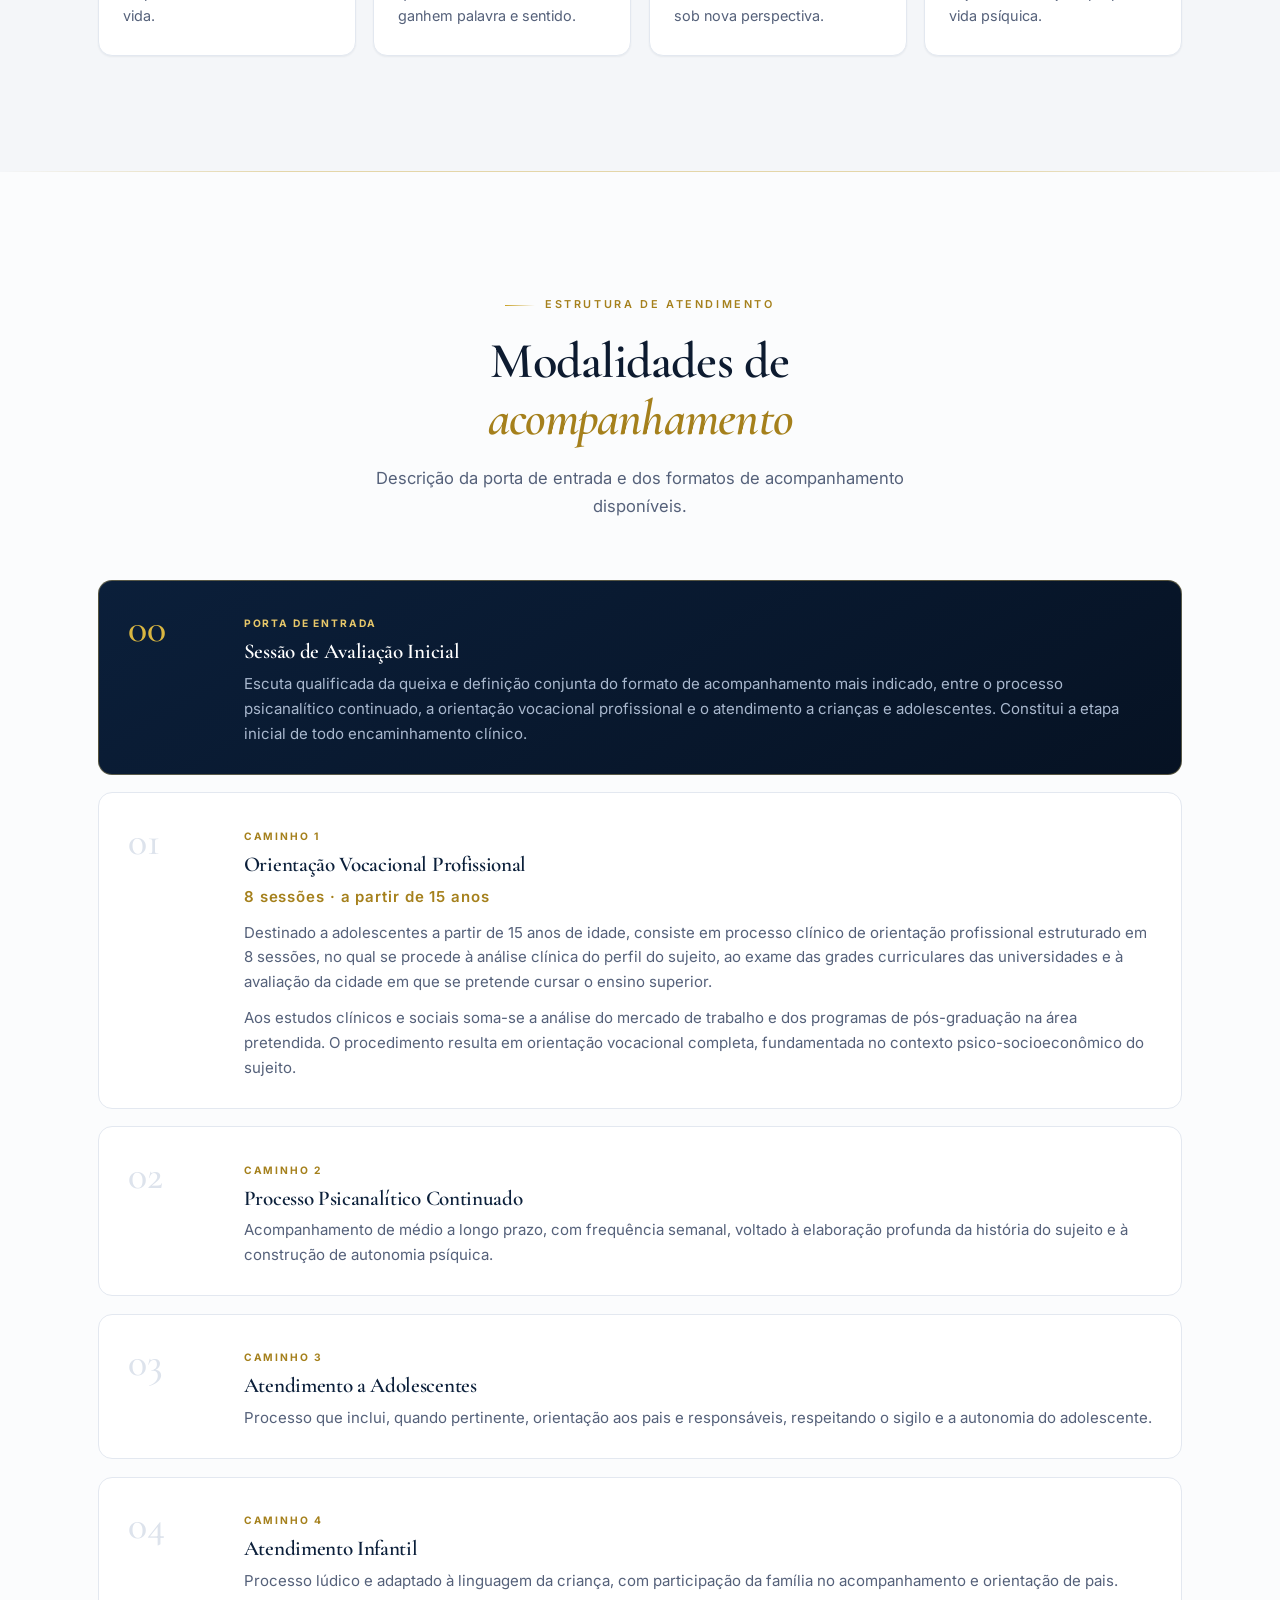
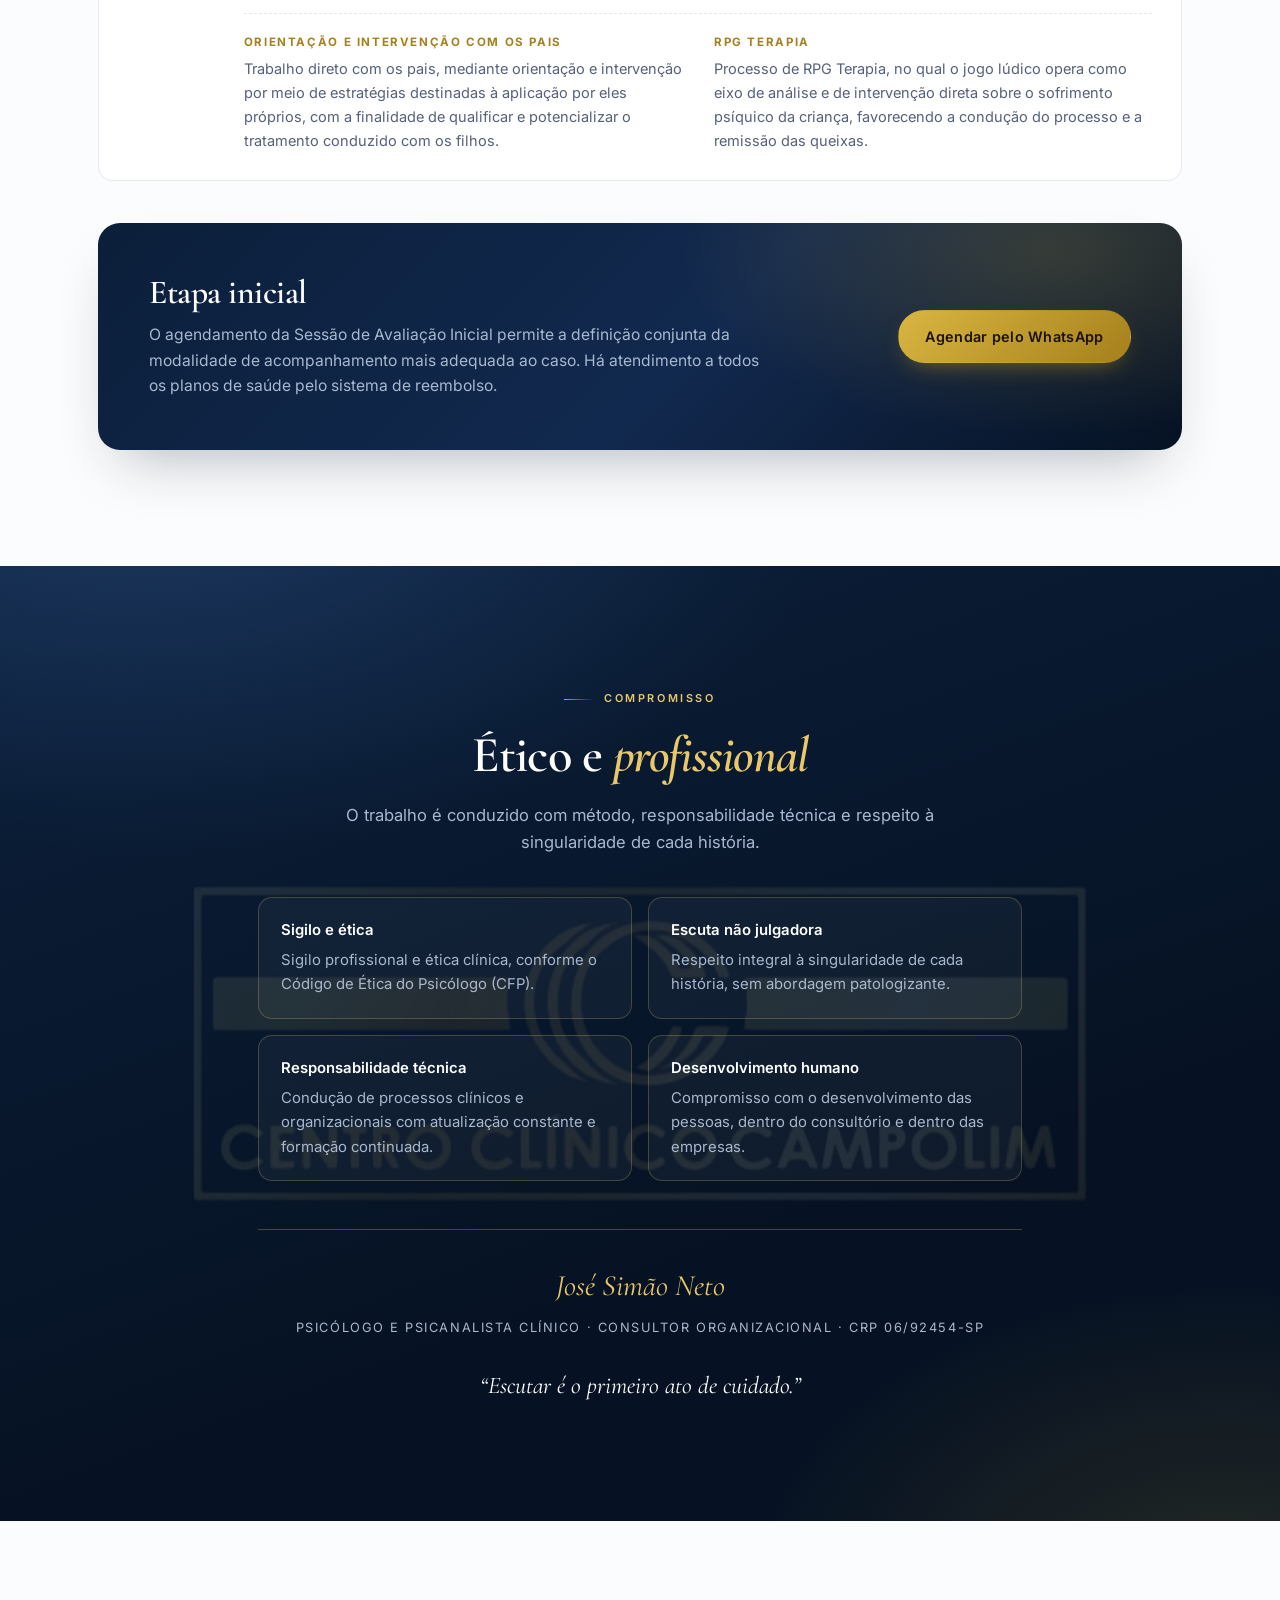
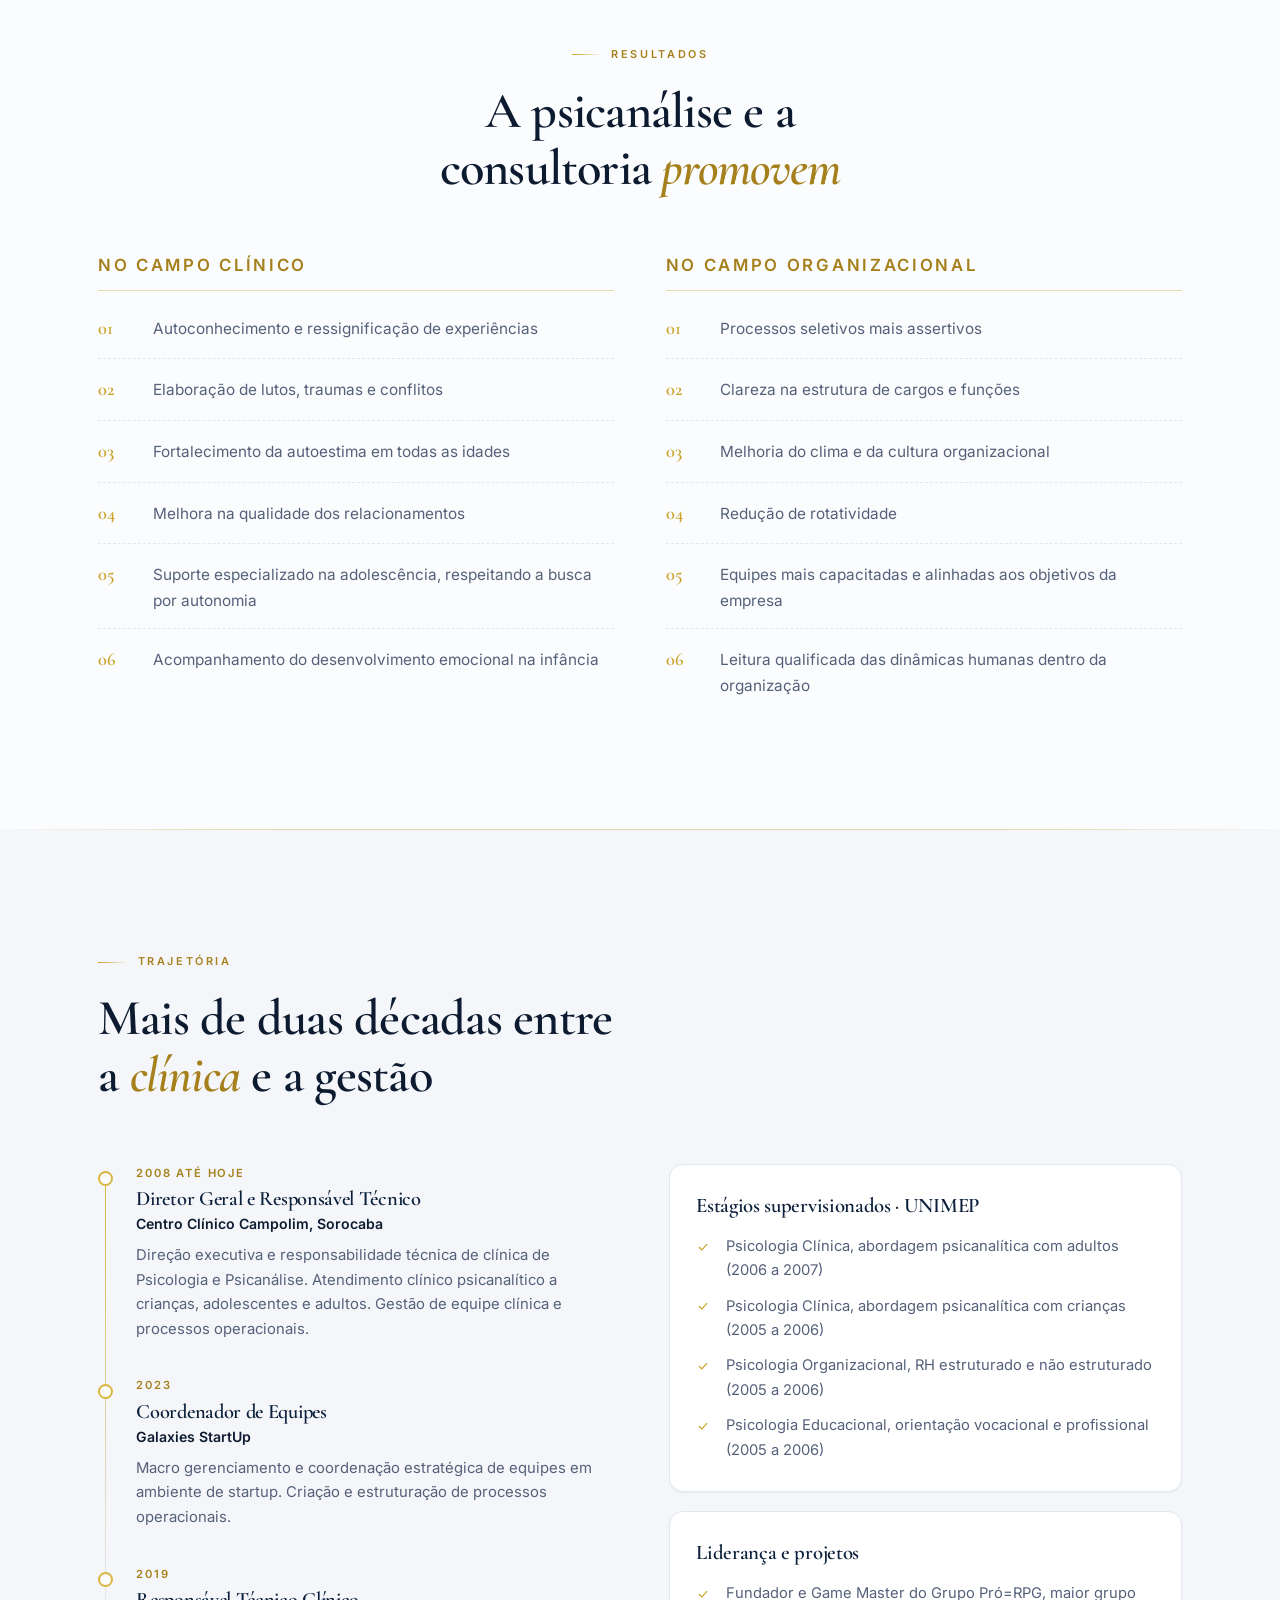
==== commit 8cef7ff9: "Redesign: movimento marcante e trocas de imagem estilo showcase Publica a nova versao aprovada, insp" ====
--- a/index.html
+++ b/index.html
@@ -13,13 +13,13 @@
 <meta property="og:title" content="José Simão Neto | Psicólogo e Psicanalista Clínico">
 <meta property="og:description" content="Prática em psicanálise clínica e em consultoria organizacional, em Sorocaba. Atendimento presencial e online.">
 <meta property="og:url" content="https://jsimaoneto.github.io/psimaoneto/">
-<meta property="og:image" content="https://jsimaoneto.github.io/psimaoneto/imagens/clinica-cartao.jpg">
-<meta property="og:image:width" content="1536">
-<meta property="og:image:height" content="1024">
+<meta property="og:image" content="https://jsimaoneto.github.io/psimaoneto/imagens/og.jpg">
+<meta property="og:image:width" content="1200">
+<meta property="og:image:height" content="630">
 <meta name="twitter:card" content="summary_large_image">
 <meta name="twitter:title" content="José Simão Neto | Psicólogo e Psicanalista Clínico">
 <meta name="twitter:description" content="Prática em psicanálise clínica e em consultoria organizacional, em Sorocaba. Atendimento presencial e online.">
-<meta name="twitter:image" content="https://jsimaoneto.github.io/psimaoneto/imagens/clinica-cartao.jpg">
+<meta name="twitter:image" content="https://jsimaoneto.github.io/psimaoneto/imagens/og.jpg">
 <link rel="canonical" href="https://jsimaoneto.github.io/psimaoneto/">
 
 <link rel="icon" href="imagens/logo.png">
@@ -197,23 +197,23 @@
 <!-- ==================== HERO ==================== -->
 <section class="hero">
   <div class="wrap hero__grid">
-    <div class="hero__text reveal">
-      <span class="hero__badge"><span class="dot"></span> Sorocaba SP · Campolim · Presencial e Online</span>
-
-      <h1>Psicólogo em Sorocaba<em>— Campolim</em></h1>
-      <p class="hero__subtitle">Escuta clínica, método e elaboração.</p>
-
-      <p class="hero__lead">
+    <div class="hero__text" data-stagger="110">
+      <span class="hero__badge" data-anim="fade-up"><span class="dot"></span> Sorocaba SP · Campolim · Presencial e Online</span>
+
+      <h1 data-anim="fade-up">Psicólogo em Sorocaba<em>— Campolim</em></h1>
+      <p class="hero__subtitle" data-anim="fade-up">Escuta clínica, método e elaboração.</p>
+
+      <p class="hero__lead" data-anim="fade-up">
         <strong>José Simão Neto é psicólogo e psicanalista clínico em Sorocaba</strong>, com atendimento
         presencial no Centro Clínico Campolim (Parque Campolim) e online para todo o Brasil. Atende adultos,
         adolescentes e crianças, além de orientação vocacional e consultoria organizacional.
         CRP 06/92454-SP, mais de 23 anos de atuação.
       </p>
-      <p class="hero__note">
+      <p class="hero__note" data-anim="fade-up">
         Mais de 23 anos de atuação em clínica privada, gestão de equipes e desenvolvimento organizacional.
       </p>
 
-      <div class="hero__cta">
+      <div class="hero__cta" data-anim="fade-up">
         <a class="btn btn--gold" href="https://wa.me/5515997555018?text=Ol%C3%A1%2C%20gostaria%20de%20agendar%20uma%20conversa." target="_blank" rel="noopener">
           <svg viewBox="0 0 24 24" fill="currentColor" width="17" height="17" aria-hidden="true"><path d="M12.04 2C6.58 2 2.13 6.45 2.13 11.91c0 1.75.46 3.45 1.32 4.95L2 22l5.25-1.38a9.9 9.9 0 0 0 4.79 1.22h.01c5.46 0 9.91-4.45 9.91-9.91C21.96 6.45 17.5 2 12.04 2Zm5.8 14.06c-.24.68-1.42 1.31-1.96 1.36-.5.05-1.14.07-1.83-.11-.42-.11-.97-.29-1.67-.59-2.94-1.27-4.86-4.23-5.01-4.43-.15-.2-1.2-1.59-1.2-3.03 0-1.44.76-2.15 1.03-2.44.27-.29.59-.37.78-.37h.56c.18 0 .42-.07.66.5.24.59.83 2.03.9 2.18.07.15.12.32.02.51-.1.2-.15.32-.29.49-.15.17-.31.38-.44.51-.15.15-.3.31-.13.6.17.29.76 1.25 1.63 2.03 1.12 1 2.06 1.31 2.35 1.46.29.15.46.12.63-.07.17-.2.73-.85.92-1.14.2-.29.39-.24.66-.15.27.1 1.71.81 2 .95.29.15.49.22.56.34.07.12.07.71-.17 1.39Z"/></svg>
           Agendar uma conversa
@@ -221,7 +221,7 @@
         <a class="btn btn--outline" href="#sobre">Conheça Simão Neto</a>
       </div>
 
-      <div class="hero__meta">
+      <div class="hero__meta" data-anim="fade-up">
         <div>
           <svg viewBox="0 0 24 24" fill="none" stroke="currentColor" stroke-width="1.6"><path d="M12 21s7-5.6 7-11a7 7 0 1 0-14 0c0 5.4 7 11 7 11Z"/><circle cx="12" cy="10" r="2.5"/></svg>
           Centro Clínico Campolim
@@ -237,7 +237,7 @@
       </div>
     </div>
 
-    <div class="frame reveal">
+    <div class="frame" data-anim="fade-left">
       <div class="frame__inner">
         <img src="imagens/hero.jpg" alt="Retrato de José Simão Neto, psicólogo e psicanalista clínico, CRP 06/92454-SP" loading="eager" onerror="this.style.display='none';this.nextElementSibling.style.display='flex'">
         <div class="ph" style="display:none">
@@ -245,6 +245,66 @@
           <b>Foto 1 · Hero</b>
           <small>Salve o retrato como <code>imagens/hero.jpg</code></small>
         </div>
+      </div>
+    </div>
+  </div>
+
+  <a class="scroll-cue" href="#sobre" aria-label="Rolar para saber mais">
+    <span></span>
+    rolar
+  </a>
+</section>
+
+<!-- ==================== FAIXA DE NÚMEROS ==================== -->
+<section class="section section--tight statband" aria-label="Números da atuação">
+  <div class="wrap">
+    <div class="statband__grid" data-stagger="120">
+      <div class="stat" data-anim="fade-up">
+        <div class="stat__num"><span data-count="23" data-suffix="+">23</span></div>
+        <div class="stat__label">anos de atuação clínica, desde 2004</div>
+      </div>
+      <div class="stat" data-anim="fade-up">
+        <div class="stat__num"><span data-count="3">3</span></div>
+        <div class="stat__label">gerações atendidas: crianças, adolescentes e adultos</div>
+      </div>
+      <div class="stat" data-anim="fade-up">
+        <div class="stat__num"><span data-count="15" data-suffix="+">15</span></div>
+        <div class="stat__label">anos de consultoria e estruturação de RH</div>
+      </div>
+      <div class="stat" data-anim="fade-up">
+        <div class="stat__num"><span data-count="2" data-suffix=" vias">2</span></div>
+        <div class="stat__label">atendimento presencial em Sorocaba e online</div>
+      </div>
+    </div>
+  </div>
+</section>
+
+<!-- ==================== SHOWCASE · O ESPAÇO ==================== -->
+<section class="section section--alt" id="espaco">
+  <div class="wrap">
+    <div class="showcase-block">
+      <div data-anim="fade-right">
+        <span class="eyebrow">O espaço</span>
+        <h2 class="section-title">Um ambiente <em>pensado para o cuidado</em></h2>
+        <p class="section-lead">
+          Os atendimentos presenciais acontecem no Centro Clínico Campolim, em Sorocaba, em um espaço
+          reservado, silencioso e acolhedor.
+        </p>
+        <ul class="mini-list" style="margin-top:1.8rem">
+          <li><svg viewBox="0 0 24 24" fill="none" stroke="currentColor" stroke-width="2"><path d="m5 12 5 5L19 7"/></svg><span>Recepção e sala de espera confortáveis</span></li>
+          <li><svg viewBox="0 0 24 24" fill="none" stroke="currentColor" stroke-width="2"><path d="m5 12 5 5L19 7"/></svg><span>Sala de atendimento com privacidade e sigilo</span></li>
+          <li><svg viewBox="0 0 24 24" fill="none" stroke="currentColor" stroke-width="2"><path d="m5 12 5 5L19 7"/></svg><span>Ambiente acessível, no Parque Campolim</span></li>
+        </ul>
+      </div>
+
+      <div class="showcase" data-showcase="3600" data-anim="fade-left">
+        <figure class="showcase__img is-active" style="background-image:url('imagens/consultorio-1.jpg')" role="img" aria-label="Recepção do Centro Clínico Campolim"></figure>
+        <figure class="showcase__img" style="background-image:url('imagens/consultorio-2.jpg')" role="img" aria-label="Sala de atendimento"></figure>
+        <figure class="showcase__img" style="background-image:url('imagens/consultorio-3.jpg')" role="img" aria-label="Sala de espera"></figure>
+        <span class="showcase__cap is-active" data-cap>Recepção</span>
+        <span class="showcase__cap" data-cap>Sala de atendimento</span>
+        <span class="showcase__cap" data-cap>Sala de espera</span>
+        <div class="showcase__dots" data-dots></div>
       </div>
     </div>
   </div>
@@ -373,14 +433,21 @@
 <!-- ==================== TEMAS ==================== -->
 <section class="section" id="temas">
   <div class="wrap">
-    <div class="section-head section-head--center reveal">
-      <span class="eyebrow">Demandas atendidas</span>
-      <h2 class="section-title">Quadros e demandas em <em>atendimento clínico</em></h2>
-      <p class="section-lead">
-        A escuta psicanalítica contempla diferentes fases do desenvolvimento e distintas dimensões
-        da experiência subjetiva. O atendimento abrange todas as queixas clínicas, sem restrição.
-        Relacionam-se abaixo algumas delas:
-      </p>
+    <div class="showcase-block" style="margin-bottom:clamp(2.6rem,5vw,4rem)">
+      <div class="frame" data-anim="fade-right">
+        <div class="frame__inner" style="aspect-ratio:1122/1402">
+          <img src="imagens/arte-demandas.jpg" alt="Ilustração conceitual de mente, pensamentos e emoções em azul e dourado" loading="lazy">
+        </div>
+      </div>
+      <div data-anim="fade-left">
+        <span class="eyebrow">Demandas atendidas</span>
+        <h2 class="section-title">Quadros e demandas em <em>atendimento clínico</em></h2>
+        <p class="section-lead">
+          A escuta psicanalítica contempla diferentes fases do desenvolvimento e distintas dimensões
+          da experiência subjetiva. O atendimento abrange todas as queixas clínicas, sem restrição.
+          Relacionam-se abaixo algumas delas:
+        </p>
+      </div>
     </div>
 
     <div class="themes">
@@ -451,13 +518,20 @@
 <!-- ==================== EMPRESAS · MANUAL ==================== -->
 <section class="section section--navy" id="rh">
   <div class="wrap">
-    <div class="section-head reveal">
-      <span class="eyebrow">Empresas</span>
-      <h2 class="section-title">Criação de <em>Manual de Empresas</em></h2>
-      <p class="section-lead">
-        Serviço voltado à estruturação organizacional. A atuação em Recursos Humanos acumula mais de
-        15 anos, com passagens por consultorias, empresas e organizações do terceiro setor.
-      </p>
+    <div class="showcase-block" style="margin-bottom:clamp(2.6rem,5vw,4rem)">
+      <div data-anim="fade-right">
+        <span class="eyebrow">Empresas</span>
+        <h2 class="section-title">Criação de <em>Manual de Empresas</em></h2>
+        <p class="section-lead">
+          Serviço voltado à estruturação organizacional. A atuação em Recursos Humanos acumula mais de
+          15 anos, com passagens por consultorias, empresas e organizações do terceiro setor.
+        </p>
+      </div>
+      <div class="frame" data-anim="fade-left">
+        <div class="frame__inner" style="aspect-ratio:1122/1402">
+          <img src="imagens/arte-manual.jpg" alt="Manual de Estruturação Organizacional encadernado em azul-marinho com detalhes dourados" loading="lazy">
+        </div>
+      </div>
     </div>
 
     <article class="manual reveal" id="manual">
@@ -581,13 +655,20 @@
 <!-- ==================== PROCESSO ==================== -->
 <section class="section section--alt" id="processo">
   <div class="wrap">
-    <div class="section-head section-head--center reveal">
-      <span class="eyebrow">Processo clínico</span>
-      <h2 class="section-title">Da escuta inicial à <em>autonomia</em></h2>
-      <p class="section-lead">
-        Corpo, afeto, cognição e comportamento operam de modo interdependente. A escuta psicanalítica
-        atua sobre essas diferentes camadas da experiência, em etapas sucessivas e articuladas.
-      </p>
+    <div class="showcase-block" style="margin-bottom:clamp(2.6rem,5vw,4rem)">
+      <div class="frame" data-anim="fade-right">
+        <div class="frame__inner" style="aspect-ratio:1122/1402">
+          <img src="imagens/arte-processo.jpg" alt="Caderno de anotações aberto sobre a mesa do consultório, com luminária de luz quente" loading="lazy">
+        </div>
+      </div>
+      <div data-anim="fade-left">
+        <span class="eyebrow">Processo clínico</span>
+        <h2 class="section-title">Da escuta inicial à <em>autonomia</em></h2>
+        <p class="section-lead">
+          Corpo, afeto, cognição e comportamento operam de modo interdependente. A escuta psicanalítica
+          atua sobre essas diferentes camadas da experiência, em etapas sucessivas e articuladas.
+        </p>
+      </div>
     </div>
 
     <div class="steps">
--- a/styles.css
+++ b/styles.css
@@ -1071,9 +1071,35 @@
 .reveal { opacity: 0; transform: translateY(22px); transition: opacity .7s ease, transform .7s ease; }
 .reveal.is-visible { opacity: 1; transform: none; }
 
+/* ---------- motor de revelação ao rolar (data-anim) ---------- */
+
+/* movimento marcante: distâncias maiores e curva com leve overshoot */
+[data-anim] {
+  opacity: 0;
+  transition: opacity .85s cubic-bezier(.16,.84,.34,1), transform .95s cubic-bezier(.16,.84,.34,1);
+  transition-delay: var(--anim-delay, 0ms);
+  will-change: opacity, transform;
+}
+[data-anim="fade-up"]    { transform: translateY(64px) scale(.98); }
+[data-anim="fade-down"]  { transform: translateY(-64px); }
+[data-anim="fade-left"]  { transform: translateX(80px) scale(.98); }
+[data-anim="fade-right"] { transform: translateX(-80px) scale(.98); }
+[data-anim="zoom-in"]    { transform: scale(.88); }
+[data-anim="zoom-out"]   { transform: scale(1.1); }
+[data-anim].is-in { opacity: 1; transform: none; }
+
+/* revelação padrão também mais marcante na v2 */
+.reveal { transform: translateY(44px) scale(.985); transition: opacity .85s cubic-bezier(.16,.84,.34,1), transform .95s cubic-bezier(.16,.84,.34,1); }
+
+/* no celular, deslize horizontal vira vertical (evita tranco lateral) */
+@media (max-width: 620px) {
+  [data-anim="fade-left"], [data-anim="fade-right"] { transform: translateY(48px) scale(.98); }
+}
+
 @media (prefers-reduced-motion: reduce) {
   * { animation: none !important; transition-duration: .01ms !important; scroll-behavior: auto !important; }
-  .reveal { opacity: 1; transform: none; }
+  .reveal, [data-anim] { opacity: 1 !important; transform: none !important; }
+  [data-parallax] { transform: none !important; }
 }
 
 /* ---------- responsivo ---------- */
@@ -1159,3 +1185,165 @@
   .section--navy { background: #fff !important; color: #000 !important; }
   .section--navy h2, .section--navy h3 { color: #000 !important; }
 }
+
+/* =====================================================================
+   ===================  REDESIGN V2  ·  camada nova  ===================
+   Tudo abaixo é exclusivo da versão de teste. Sobrescreve o layout
+   atual para a pegada mais cinematográfica, mantendo azul + dourado.
+   ===================================================================== */
+
+/* ---- topo mais imersivo ---- */
+.hero {
+  min-height: 92vh;
+  min-height: 92dvh;
+  display: flex;
+  align-items: center;
+  padding-top: clamp(9rem, 15vw, 12rem);
+}
+.hero__grid { width: 100%; }
+
+/* brilho dourado que respira, bem sutil, atrás do conteúdo */
+.hero::after {
+  animation: heroGlow 9s ease-in-out infinite alternate;
+}
+@keyframes heroGlow {
+  from { opacity: .4; }
+  to   { opacity: .7; }
+}
+
+.hero h1 { font-size: clamp(3rem, 7vw, 5.4rem); }
+.hero__lead { font-size: clamp(1.05rem, 1.6vw, 1.22rem); }
+
+/* selo com ponto pulsante */
+.hero__badge .dot { animation: pulseDot 2.2s ease-in-out infinite; }
+@keyframes pulseDot {
+  0%, 100% { box-shadow: 0 0 0 0 rgba(201,162,39,.5); }
+  50%      { box-shadow: 0 0 0 8px rgba(201,162,39,0); }
+}
+
+/* moldura do retrato com leve flutuação contínua */
+.hero .frame__inner { animation: float 7s ease-in-out infinite; }
+@keyframes float {
+  0%, 100% { transform: translateY(0); }
+  50%      { transform: translateY(-12px); }
+}
+
+/* dica de rolagem no rodapé do topo */
+.scroll-cue {
+  position: absolute; left: 50%; bottom: 26px; transform: translateX(-50%);
+  display: flex; flex-direction: column; align-items: center; gap: 8px;
+  font-size: .68rem; letter-spacing: .22em; text-transform: uppercase;
+  color: var(--text-soft); z-index: 2;
+}
+.scroll-cue span {
+  width: 26px; height: 42px; border: 2px solid var(--border-gold); border-radius: 14px;
+  position: relative;
+}
+.scroll-cue span::before {
+  content: ""; position: absolute; left: 50%; top: 8px; width: 4px; height: 8px;
+  margin-left: -2px; border-radius: 2px; background: var(--gold-600);
+  animation: scrollDot 1.8s ease-in-out infinite;
+}
+@keyframes scrollDot {
+  0% { opacity: 0; transform: translateY(0); }
+  40% { opacity: 1; }
+  80% { opacity: 0; transform: translateY(14px); }
+  100% { opacity: 0; }
+}
+
+/* ---- faixa de números (stat band) ---- */
+.statband {
+  background: linear-gradient(160deg, var(--navy-800), var(--navy-900) 70%);
+  color: var(--on-navy);
+  position: relative; overflow: hidden;
+}
+.statband::before, .statband::after {
+  content: ""; position: absolute; left: 0; right: 0; height: 2px;
+  background: linear-gradient(90deg, transparent, var(--gold-600) 30%, var(--gold-400) 50%, var(--gold-600) 70%, transparent);
+  opacity: .6;
+}
+.statband::before { top: 0; }
+.statband::after { bottom: 0; }
+.statband__grid {
+  display: grid; grid-template-columns: repeat(4, 1fr);
+  gap: clamp(1.5rem, 4vw, 3rem);
+  text-align: center;
+}
+.stat__num {
+  font-family: var(--font-serif); font-weight: 600;
+  font-size: clamp(2.8rem, 6vw, 4.4rem); line-height: 1;
+  color: transparent;
+  background: linear-gradient(140deg, var(--gold-400), var(--gold-700));
+  -webkit-background-clip: text; background-clip: text;
+}
+.stat__label {
+  margin-top: .7rem; font-size: .82rem; letter-spacing: .06em;
+  color: var(--on-navy-muted); line-height: 1.4;
+}
+.stat + .stat {}
+.statband__grid .stat { position: relative; }
+.statband__grid .stat:not(:last-child)::after {
+  content: ""; position: absolute; right: calc(-1 * clamp(.75rem, 2vw, 1.5rem)); top: 15%; bottom: 15%;
+  width: 1px; background: rgba(232, 200, 106, .2);
+}
+
+@media (max-width: 780px) {
+  .statband__grid { grid-template-columns: repeat(2, 1fr); gap: 2.4rem 1.5rem; }
+  .statband__grid .stat:not(:last-child)::after { display: none; }
+}
+@media (max-width: 900px) {
+  .hero { min-height: auto; }
+  .scroll-cue { display: none; }
+}
+
+/* ---- showcase: troca de imagens estilo Equinology ---- */
+.showcase-block {
+  display: grid; grid-template-columns: 1fr 1fr;
+  gap: clamp(2rem, 5vw, 4.5rem); align-items: center;
+}
+.showcase {
+  position: relative; border-radius: var(--radius-lg); overflow: hidden;
+  box-shadow: var(--shadow-lg); border: 1px solid var(--border-gold);
+  aspect-ratio: 16 / 11; background: var(--navy-900);
+}
+.showcase__img {
+  position: absolute; inset: 0; margin: 0;
+  background-size: cover; background-position: center;
+  opacity: 0; transform: scale(1.06);
+  transition: opacity 1.1s ease, transform 6s ease;
+}
+.showcase__img.is-active { opacity: 1; transform: scale(1); }
+/* placeholder na marca, enquanto a foto real não chega */
+.showcase__img.is-ph {
+  display: flex; align-items: center; justify-content: center; text-align: center;
+  background:
+    repeating-linear-gradient(135deg, rgba(255,255,255,.04) 0 14px, transparent 14px 28px),
+    linear-gradient(160deg, var(--navy-700), var(--navy-900));
+  color: var(--on-navy-muted);
+}
+.showcase__img.is-ph b {
+  font-family: var(--font-sans); font-size: .72rem; letter-spacing: .18em;
+  text-transform: uppercase; color: var(--gold-400); font-weight: 600;
+}
+.showcase__cap {
+  position: absolute; left: 0; right: 0; bottom: 0; z-index: 3;
+  padding: 2.4rem 1.6rem 1.3rem;
+  background: linear-gradient(to top, rgba(6,18,35,.88), transparent);
+  color: #fff; font-family: var(--font-serif); font-size: 1.2rem; font-weight: 600;
+  opacity: 0; transform: translateY(8px); transition: opacity .6s ease, transform .6s ease;
+}
+.showcase__cap.is-active { opacity: 1; transform: none; }
+.showcase__dots {
+  position: absolute; right: 16px; bottom: 16px; z-index: 4;
+  display: flex; gap: 8px;
+}
+.showcase__dot {
+  width: 9px; height: 9px; border-radius: 50%; cursor: pointer;
+  border: 0; background: rgba(255,255,255,.35); padding: 0;
+  transition: background .3s ease, transform .3s ease;
+}
+.showcase__dot.is-on { background: var(--gold-500); transform: scale(1.25); }
+
+@media (max-width: 900px) {
+  .showcase-block { grid-template-columns: 1fr; }
+}
